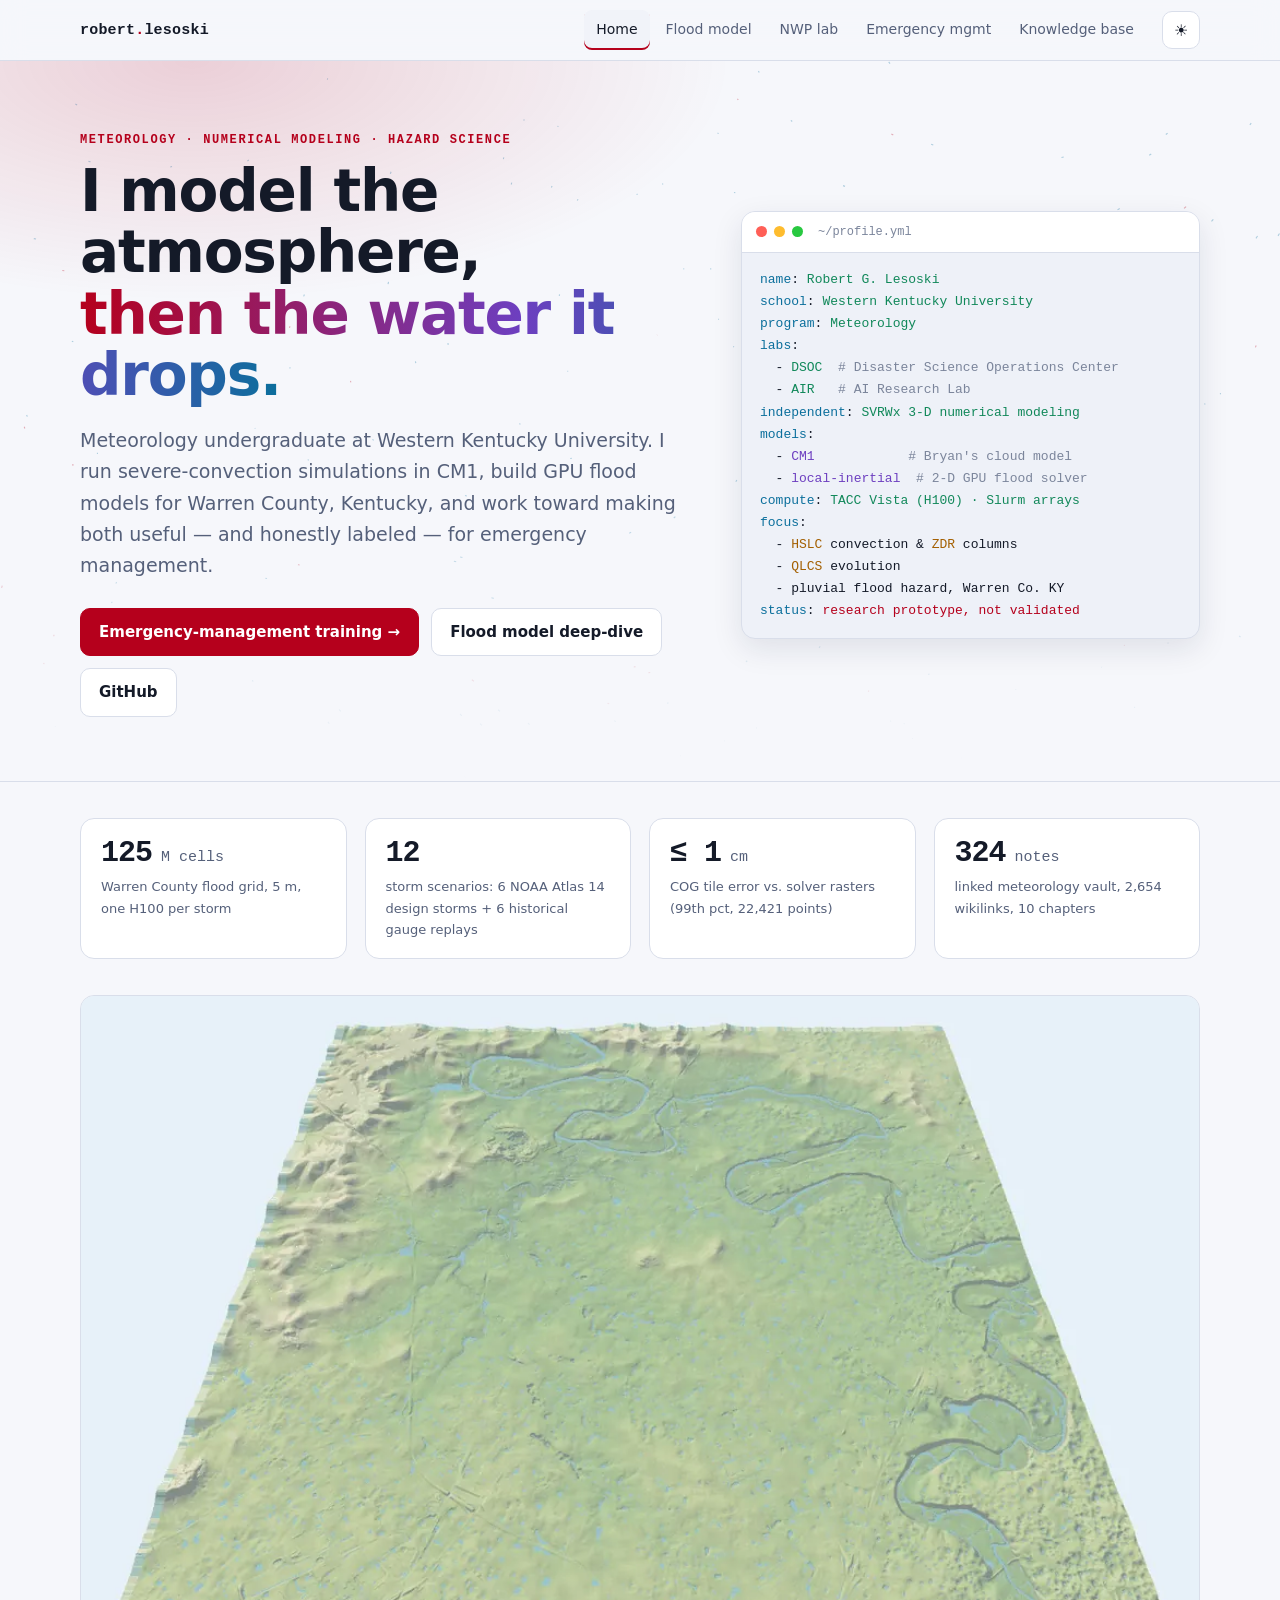
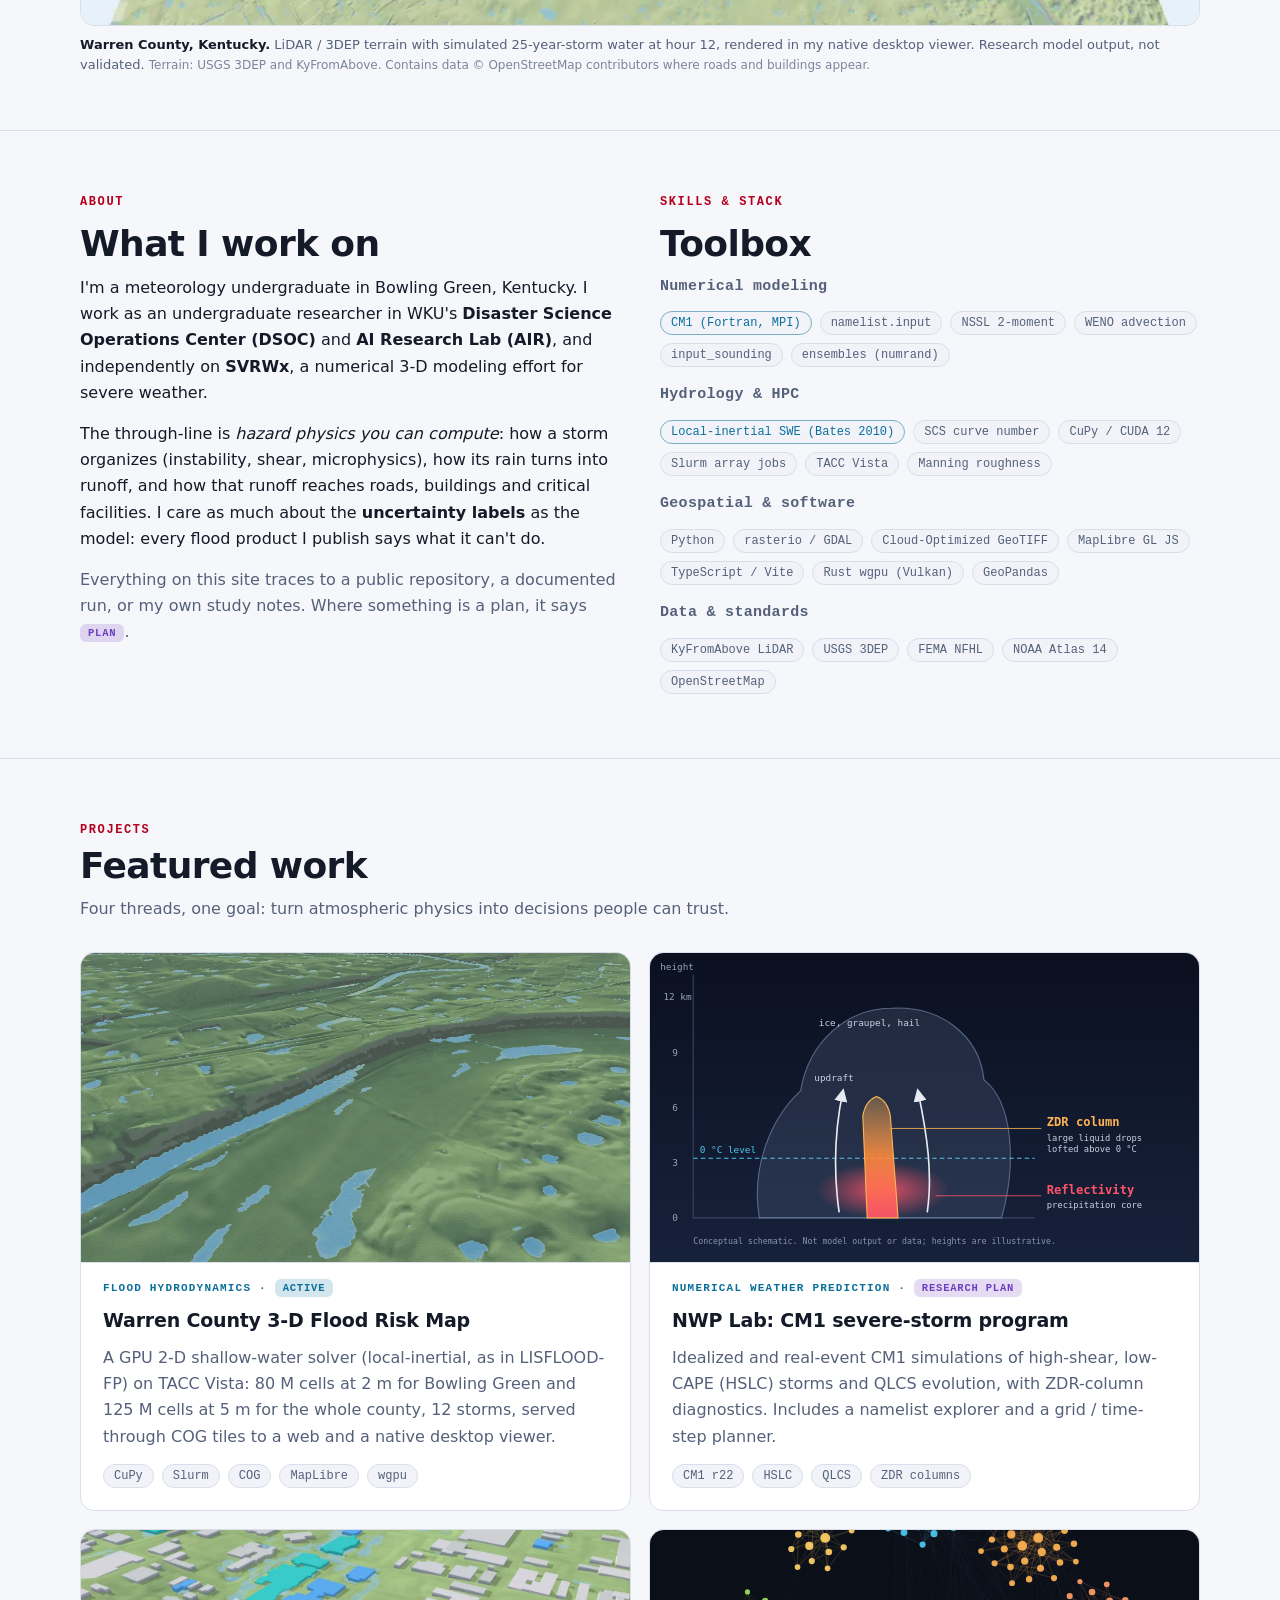
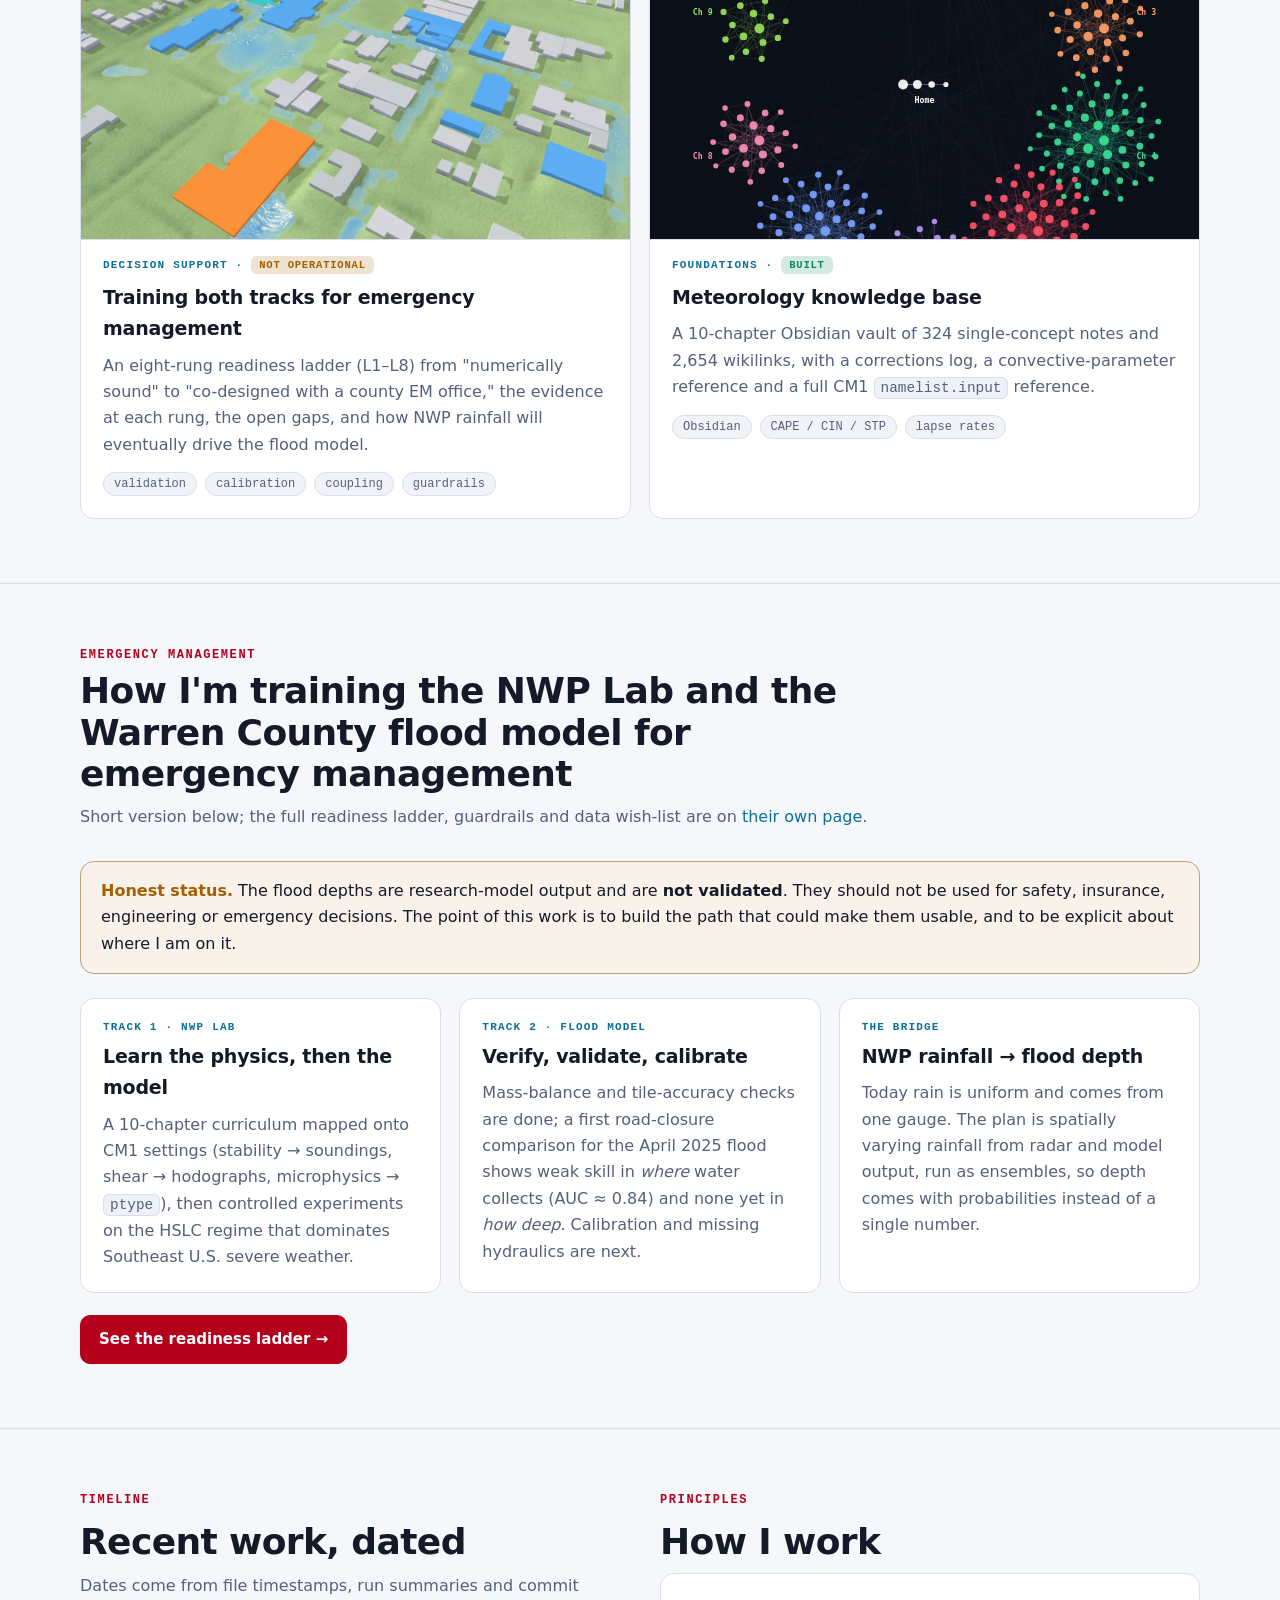
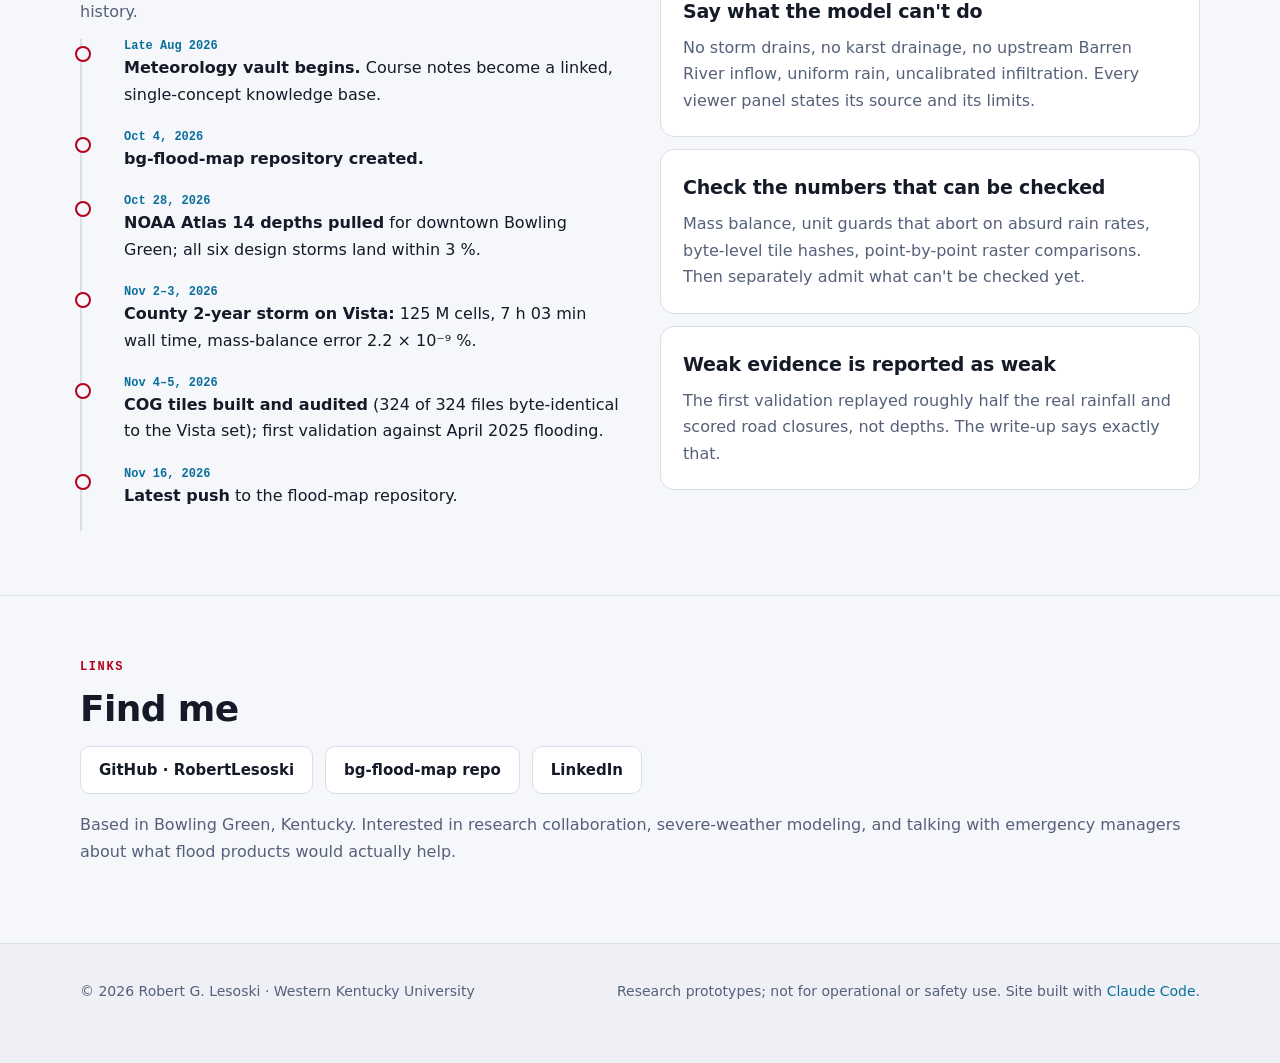
==== index.html @ ab0d9e60 "Add personal research site: flood model, NWP lab, EM readiness, knowledge base Static GitHub Pages s" ====
<!doctype html>
<html lang="en" class="no-js">
<head>
<meta charset="utf-8">
<meta name="viewport" content="width=device-width, initial-scale=1">
<title>Robert G. Lesoski — Meteorology, Numerical Modeling &amp; Flood Hazard Research</title>
<meta name="description" content="Meteorology undergraduate at Western Kentucky University. Severe-convection modeling with CM1, GPU flood hydrodynamics for Warren County, KY, and decision support for emergency management.">
<link rel="canonical" href="https://robertlesoski.github.io/">
<link rel="icon" href="assets/favicon.svg" type="image/svg+xml">
<meta name="theme-color" content="#0a0d14">
<meta property="og:type" content="website">
<meta property="og:title" content="Robert G. Lesoski — Meteorology, Numerical Modeling &amp; Flood Hazard Research">
<meta property="og:description" content="CM1 severe-convection modeling, a 125-million-cell GPU flood model of Warren County, KY, and a readiness path toward emergency-management decision support.">
<meta property="og:url" content="https://robertlesoski.github.io/">
<meta property="og:image" content="https://robertlesoski.github.io/assets/img/og-card.jpg">
<meta property="og:image:width" content="1200">
<meta property="og:image:height" content="630">
<meta name="twitter:card" content="summary_large_image">
<meta name="twitter:image" content="https://robertlesoski.github.io/assets/img/og-card.jpg">
<script>try{var t=localStorage.getItem('theme');if(t)document.documentElement.setAttribute('data-theme',t)}catch(e){}</script>
<link rel="stylesheet" href="assets/css/site.css">
<script type="application/ld+json">
{"@context":"https://schema.org","@type":"Person","name":"Robert G. Lesoski","url":"https://robertlesoski.github.io/",
 "affiliation":[{"@type":"CollegeOrUniversity","name":"Western Kentucky University"}],
 "jobTitle":"Undergraduate Researcher","knowsAbout":["Meteorology","Numerical weather prediction","Cloud Model 1","Flood hydrodynamics","Emergency management"],
 "sameAs":["https://github.com/RobertLesoski","https://www.linkedin.com/in/robert-lesoski-8817a6209/"]}
</script>
</head>
<body>
<a class="skip" href="#main">Skip to content</a>

<header class="site-header">
  <div class="wrap">
    <a class="brand" href="index.html">robert<b>.</b>lesoski</a>
    <nav class="nav" aria-label="Primary">
      <a href="index.html" aria-current="page">Home</a>
      <a href="flood.html">Flood model</a>
      <a href="nwp-lab.html">NWP lab</a>
      <a href="emergency-management.html">Emergency mgmt</a>
      <a href="knowledge-base.html">Knowledge base</a>
    </nav>
    <button id="theme-toggle" class="icon-btn" type="button" aria-label="Toggle theme">☾</button>
  </div>
</header>

<main id="main">

<!-- ================= HERO ================= -->
<div class="hero">
  <canvas id="flow" aria-hidden="true"></canvas>
  <div class="wrap">
    <div>
      <p class="eyebrow">Meteorology · Numerical modeling · Hazard science</p>
      <h1>I model the atmosphere,<br><span class="grad">then the water it drops.</span></h1>
      <p class="lede">Meteorology undergraduate at Western Kentucky University. I run severe-convection simulations in CM1, build GPU flood models for Warren County, Kentucky, and work toward making both useful — and honestly labeled — for emergency management.</p>
      <div class="cta">
        <a class="btn primary" href="emergency-management.html">Emergency-management training →</a>
        <a class="btn" href="flood.html">Flood model deep-dive</a>
        <a class="btn" href="https://github.com/RobertLesoski" rel="noopener">GitHub</a>
      </div>
    </div>
    <div class="term" role="img" aria-label="Profile summary as a YAML snippet">
<div class="term-bar"><i></i><i></i><i></i><span>~/profile.yml</span></div>
<pre><span class="k">name</span>: <span class="s">Robert G. Lesoski</span>
<span class="k">school</span>: <span class="s">Western Kentucky University</span>
<span class="k">program</span>: <span class="s">Meteorology</span>
<span class="k">labs</span>:
  - <span class="s">DSOC</span>  <span class="c"># Disaster Science Operations Center</span>
  - <span class="s">AIR</span>   <span class="c"># AI Research Lab</span>
<span class="k">independent</span>: <span class="s">SVRWx 3-D numerical modeling</span>
<span class="k">models</span>:
  - <span class="p">CM1</span>            <span class="c"># Bryan's cloud model</span>
  - <span class="p">local-inertial</span>  <span class="c"># 2-D GPU flood solver</span>
<span class="k">compute</span>: <span class="s">TACC Vista (H100) · Slurm arrays</span>
<span class="k">focus</span>:
  - <span class="n">HSLC</span> convection &amp; <span class="n">ZDR</span> columns
  - <span class="n">QLCS</span> evolution
  - pluvial flood hazard, Warren Co. KY
<span class="k">status</span>: <span class="r">research prototype, not validated</span></pre>
    </div>
  </div>
</div>

<!-- ================= STATS ================= -->
<section style="padding:36px 0">
  <div class="wrap grid g4">
    <div class="card stat reveal"><div class="num">125<small> M cells</small></div><div class="lbl">Warren County flood grid, 5 m, one H100 per storm</div></div>
    <div class="card stat reveal"><div class="num">12</div><div class="lbl">storm scenarios: 6 NOAA Atlas 14 design storms + 6 historical gauge replays</div></div>
    <div class="card stat reveal"><div class="num">≤ 1<small> cm</small></div><div class="lbl">COG tile error vs. solver rasters (99th pct, 22,421 points)</div></div>
    <div class="card stat reveal"><div class="num">324<small> notes</small></div><div class="lbl">linked meteorology vault, 2,654 wikilinks, 10 chapters</div></div>
  </div>
</section>

<!-- ================= MEDIA BAND ================= -->
<section class="media-band" style="padding:0 0 56px">
  <div class="wrap">
    <figure class="fig reveal">
      <img src="assets/img/warren-overview-25yr-h12.webp" width="1024" height="576" decoding="async" alt="Oblique 3-D view of Warren County terrain with the Barren River meanders and simulated 25-year-storm water shown in blue">
      <figcaption><b>Warren County, Kentucky.</b> LiDAR / 3DEP terrain with simulated 25-year-storm water at hour 12, rendered in my native desktop viewer. Research model output, not validated. <span class="credit">Terrain: USGS 3DEP and KyFromAbove. Contains data © OpenStreetMap contributors where roads and buildings appear.</span></figcaption>
    </figure>
  </div>
</section>

<!-- ================= ABOUT ================= -->
<section id="about">
  <div class="wrap grid g2" style="gap:40px">
    <div class="reveal">
      <p class="eyebrow">About</p>
      <h2>What I work on</h2>
      <p>I'm a meteorology undergraduate in Bowling Green, Kentucky. I work as an undergraduate researcher in WKU's <strong>Disaster Science Operations Center (DSOC)</strong> and <strong>AI Research Lab (AIR)</strong>, and independently on <strong>SVRWx</strong>, a numerical 3-D modeling effort for severe weather.</p>
      <p>The through-line is <em>hazard physics you can compute</em>: how a storm organizes (instability, shear, microphysics), how its rain turns into runoff, and how that runoff reaches roads, buildings and critical facilities. I care as much about the <strong>uncertainty labels</strong> as the model: every flood product I publish says what it can't do.</p>
      <p class="muted">Everything on this site traces to a public repository, a documented run, or my own study notes. Where something is a plan, it says <span class="pill plan">plan</span>.</p>
    </div>
    <div class="reveal">
      <p class="eyebrow">Skills &amp; stack</p>
      <h2>Toolbox</h2>
      <h4>Numerical modeling</h4>
      <ul class="tags"><li class="tag hl">CM1 (Fortran, MPI)</li><li class="tag">namelist.input</li><li class="tag">NSSL 2-moment</li><li class="tag">WENO advection</li><li class="tag">input_sounding</li><li class="tag">ensembles (numrand)</li></ul>
      <h4 style="margin-top:16px">Hydrology &amp; HPC</h4>
      <ul class="tags"><li class="tag hl">Local-inertial SWE (Bates 2010)</li><li class="tag">SCS curve number</li><li class="tag">CuPy / CUDA 12</li><li class="tag">Slurm array jobs</li><li class="tag">TACC Vista</li><li class="tag">Manning roughness</li></ul>
      <h4 style="margin-top:16px">Geospatial &amp; software</h4>
      <ul class="tags"><li class="tag">Python</li><li class="tag">rasterio / GDAL</li><li class="tag">Cloud-Optimized GeoTIFF</li><li class="tag">MapLibre GL JS</li><li class="tag">TypeScript / Vite</li><li class="tag">Rust wgpu (Vulkan)</li><li class="tag">GeoPandas</li></ul>
      <h4 style="margin-top:16px">Data &amp; standards</h4>
      <ul class="tags"><li class="tag">KyFromAbove LiDAR</li><li class="tag">USGS 3DEP</li><li class="tag">FEMA NFHL</li><li class="tag">NOAA Atlas 14</li><li class="tag">OpenStreetMap</li></ul>
    </div>
  </div>
</section>

<!-- ================= WORK ================= -->
<section id="work">
  <div class="wrap">
    <div class="sec-head reveal"><p class="eyebrow">Projects</p><h2>Featured work</h2>
      <p class="muted">Four threads, one goal: turn atmospheric physics into decisions people can trust.</p></div>
    <div class="grid g2">
      <a class="card reveal" href="flood.html">
        <div class="thumb"><img src="assets/img/barren-river-low-sun.webp" width="1024" height="576" loading="lazy" decoding="async" alt="Low-sun 3-D render of the Barren River floodplain with simulated flood water"></div>
        <div class="kicker">Flood hydrodynamics · <span class="pill live">active</span></div>
        <h3>Warren County 3-D Flood Risk Map</h3>
        <p class="muted">A GPU 2-D shallow-water solver (local-inertial, as in LISFLOOD-FP) on TACC Vista: 80 M cells at 2 m for Bowling Green and 125 M cells at 5 m for the whole county, 12 storms, served through COG tiles to a web and a native desktop viewer.</p>
        <ul class="tags"><li class="tag">CuPy</li><li class="tag">Slurm</li><li class="tag">COG</li><li class="tag">MapLibre</li><li class="tag">wgpu</li></ul>
      </a>
      <a class="card reveal" href="nwp-lab.html">
        <div class="thumb"><img src="assets/img/zdr-column-schematic.svg" width="1000" height="560" loading="lazy" decoding="async" alt="Conceptual schematic of a ZDR column above the freezing level"></div>
        <div class="kicker">Numerical weather prediction · <span class="pill plan">research plan</span></div>
        <h3>NWP Lab: CM1 severe-storm program</h3>
        <p class="muted">Idealized and real-event CM1 simulations of high-shear, low-CAPE (HSLC) storms and QLCS evolution, with ZDR-column diagnostics. Includes a namelist explorer and a grid / time-step planner.</p>
        <ul class="tags"><li class="tag">CM1 r22</li><li class="tag">HSLC</li><li class="tag">QLCS</li><li class="tag">ZDR columns</li></ul>
      </a>
      <a class="card reveal" href="emergency-management.html">
        <div class="thumb"><img src="assets/img/downtown-exposure.webp" width="1440" height="810" loading="lazy" decoding="async" alt="3-D view of downtown buildings tinted by simulated flood-depth tier"></div>
        <div class="kicker">Decision support · <span class="pill limit">not operational</span></div>
        <h3>Training both tracks for emergency management</h3>
        <p class="muted">An eight-rung readiness ladder (L1–L8) from "numerically sound" to "co-designed with a county EM office," the evidence at each rung, the open gaps, and how NWP rainfall will eventually drive the flood model.</p>
        <ul class="tags"><li class="tag">validation</li><li class="tag">calibration</li><li class="tag">coupling</li><li class="tag">guardrails</li></ul>
      </a>
      <a class="card reveal" href="knowledge-base.html">
        <div class="thumb"><img src="assets/img/knowledge-graph.svg" width="1000" height="1000" loading="lazy" decoding="async" alt="Link graph of the 324-note meteorology vault"></div>
        <div class="kicker">Foundations · <span class="pill done">built</span></div>
        <h3>Meteorology knowledge base</h3>
        <p class="muted">A 10-chapter Obsidian vault of 324 single-concept notes and 2,654 wikilinks, with a corrections log, a convective-parameter reference and a full CM1 <code>namelist.input</code> reference.</p>
        <ul class="tags"><li class="tag">Obsidian</li><li class="tag">CAPE / CIN / STP</li><li class="tag">lapse rates</li></ul>
      </a>
    </div>
  </div>
</section>

<!-- ================= EM TRAINING (summary) ================= -->
<section id="em">
  <div class="wrap">
    <div class="sec-head reveal">
      <p class="eyebrow">Emergency management</p>
      <h2>How I'm training the NWP Lab and the Warren County flood model for emergency management</h2>
      <p class="muted">Short version below; the full readiness ladder, guardrails and data wish-list are on <a href="emergency-management.html">their own page</a>.</p>
    </div>
    <div class="callout reveal"><strong>Honest status.</strong> The flood depths are research-model output and are <strong>not validated</strong>. They should not be used for safety, insurance, engineering or emergency decisions. The point of this work is to build the path that could make them usable, and to be explicit about where I am on it.</div>
    <div class="grid g3">
      <div class="card reveal">
        <div class="kicker">Track 1 · NWP Lab</div>
        <h3>Learn the physics, then the model</h3>
        <p class="muted">A 10-chapter curriculum mapped onto CM1 settings (stability → soundings, shear → hodographs, microphysics → <code>ptype</code>), then controlled experiments on the HSLC regime that dominates Southeast U.S. severe weather.</p>
      </div>
      <div class="card reveal">
        <div class="kicker">Track 2 · Flood model</div>
        <h3>Verify, validate, calibrate</h3>
        <p class="muted">Mass-balance and tile-accuracy checks are done; a first road-closure comparison for the April 2025 flood shows weak skill in <em>where</em> water collects (AUC ≈ 0.84) and none yet in <em>how deep</em>. Calibration and missing hydraulics are next.</p>
      </div>
      <div class="card reveal">
        <div class="kicker">The bridge</div>
        <h3>NWP rainfall → flood depth</h3>
        <p class="muted">Today rain is uniform and comes from one gauge. The plan is spatially varying rainfall from radar and model output, run as ensembles, so depth comes with probabilities instead of a single number.</p>
      </div>
    </div>
    <div class="reveal" style="margin-top:22px"><a class="btn primary" href="emergency-management.html">See the readiness ladder →</a></div>
  </div>
</section>

<!-- ================= TIMELINE ================= -->
<section id="timeline">
  <div class="wrap grid g2" style="gap:40px">
    <div class="reveal">
      <p class="eyebrow">Timeline</p>
      <h2>Recent work, dated</h2>
      <p class="muted">Dates come from file timestamps, run summaries and commit history.</p>
      <ol class="timeline">
        <li><time>Late Aug 2026</time><strong>Meteorology vault begins.</strong> Course notes become a linked, single-concept knowledge base.</li>
        <li><time>Oct 4, 2026</time><strong>bg-flood-map repository created.</strong></li>
        <li><time>Oct 28, 2026</time><strong>NOAA Atlas 14 depths pulled</strong> for downtown Bowling Green; all six design storms land within 3 %.</li>
        <li><time>Nov 2–3, 2026</time><strong>County 2-year storm on Vista:</strong> 125 M cells, 7 h 03 min wall time, mass-balance error 2.2 × 10⁻⁹ %.</li>
        <li><time>Nov 4–5, 2026</time><strong>COG tiles built and audited</strong> (324 of 324 files byte-identical to the Vista set); first validation against April 2025 flooding.</li>
        <li><time>Nov 16, 2026</time><strong>Latest push</strong> to the flood-map repository.</li>
      </ol>
    </div>
    <div class="reveal">
      <p class="eyebrow">Principles</p>
      <h2>How I work</h2>
      <div class="grid" style="gap:12px">
        <div class="card"><h3>Say what the model can't do</h3><p class="muted">No storm drains, no karst drainage, no upstream Barren River inflow, uniform rain, uncalibrated infiltration. Every viewer panel states its source and its limits.</p></div>
        <div class="card"><h3>Check the numbers that can be checked</h3><p class="muted">Mass balance, unit guards that abort on absurd rain rates, byte-level tile hashes, point-by-point raster comparisons. Then separately admit what can't be checked yet.</p></div>
        <div class="card"><h3>Weak evidence is reported as weak</h3><p class="muted">The first validation replayed roughly half the real rainfall and scored road closures, not depths. The write-up says exactly that.</p></div>
      </div>
    </div>
  </div>
</section>

<!-- ================= CONTACT ================= -->
<section id="contact">
  <div class="wrap reveal">
    <p class="eyebrow">Links</p>
    <h2>Find me</h2>
    <div class="cta" style="margin-top:16px">
      <a class="btn" href="https://github.com/RobertLesoski" rel="noopener">GitHub · RobertLesoski</a>
      <a class="btn" href="https://github.com/RobertLesoski/bg-flood-map" rel="noopener">bg-flood-map repo</a>
      <a class="btn" href="https://www.linkedin.com/in/robert-lesoski-8817a6209/" rel="noopener">LinkedIn</a>
    </div>
    <p class="muted" style="margin-top:18px">Based in Bowling Green, Kentucky. Interested in research collaboration, severe-weather modeling, and talking with emergency managers about what flood products would actually help.</p>
  </div>
</section>

</main>

<footer class="site-footer">
  <div class="wrap">
    <p>© <span id="yr">2026</span> Robert G. Lesoski · Western Kentucky University</p>
    <p>Research prototypes; not for operational or safety use. Site built with <a href="https://claude.com/claude-code" rel="noopener">Claude Code</a>.</p>
  </div>
</footer>

<script src="assets/js/site.js"></script>
</body>
</html>
---- assets/css/site.css ----
/* ==========================================================================
   Robert G. Lesoski — site stylesheet
   Dark by default (follows system), light via toggle. No build step.
   ========================================================================== */

:root {
  --bg: #0a0d14;
  --bg-2: #0e121b;
  --panel: #121723;
  --panel-2: #181f2e;
  --line: #232c40;
  --text: #e7eaf1;
  --muted: #98a3b8;
  --faint: #6b768c;
  --accent: #ff5468;        /* WKU-red family, lifted for dark-mode contrast */
  --accent-ink: #1a0508;
  --accent-2: #4cc9f0;      /* data / links */
  --accent-3: #b794f6;
  --good: #3ddc97;
  --warn: #ffb454;
  --bad: #ff6b6b;
  --code-bg: #0c1019;
  --shadow: 0 10px 30px rgba(0, 0, 0, .35);
  --radius: 14px;
  --mono: ui-monospace, "Cascadia Code", "JetBrains Mono", "SF Mono", Menlo, Consolas, "Liberation Mono", monospace;
  --sans: system-ui, -apple-system, "Segoe UI", Roboto, "Helvetica Neue", Arial, sans-serif;
  color-scheme: dark;
}

:root[data-theme="light"] {
  --bg: #f6f7fb;
  --bg-2: #eef0f6;
  --panel: #ffffff;
  --panel-2: #f1f3f9;
  --line: #d9deea;
  --text: #141a28;
  --muted: #55607a;
  --faint: #7b859b;
  --accent: #b5001c;
  --accent-ink: #ffffff;
  --accent-2: #0b6f9c;
  --accent-3: #6d3fc0;
  --good: #11885a;
  --warn: #a35f00;
  --bad: #c0262d;
  --code-bg: #eef1f8;
  --shadow: 0 10px 30px rgba(20, 30, 60, .10);
  color-scheme: light;
}

@media (prefers-color-scheme: light) {
  :root:not([data-theme="dark"]) {
    --bg: #f6f7fb; --bg-2: #eef0f6; --panel: #ffffff; --panel-2: #f1f3f9;
    --line: #d9deea; --text: #141a28; --muted: #55607a; --faint: #7b859b;
    --accent: #b5001c; --accent-ink: #ffffff; --accent-2: #0b6f9c; --accent-3: #6d3fc0;
    --good: #11885a; --warn: #a35f00; --bad: #c0262d; --code-bg: #eef1f8;
    --shadow: 0 10px 30px rgba(20, 30, 60, .10);
    color-scheme: light;
  }
}

* { box-sizing: border-box; }
html { scroll-behavior: smooth; scroll-padding-top: 76px; }
body {
  margin: 0;
  background: var(--bg);
  color: var(--text);
  font: 16px/1.65 var(--sans);
  -webkit-font-smoothing: antialiased;
  text-rendering: optimizeLegibility;
}
img, svg, canvas { max-width: 100%; }
a { color: var(--accent-2); text-decoration: none; }
a:hover { text-decoration: underline; text-underline-offset: 3px; }
:focus-visible { outline: 2px solid var(--accent-2); outline-offset: 3px; border-radius: 4px; }
::selection { background: color-mix(in srgb, var(--accent) 35%, transparent); }

.skip { position: absolute; left: -999px; top: 8px; background: var(--accent); color: var(--accent-ink); padding: 8px 14px; border-radius: 8px; z-index: 100; }
.skip:focus { left: 8px; }

.wrap { width: min(1120px, 100% - 32px); margin-inline: auto; }

/* ---------- header ---------- */
.site-header {
  position: sticky; top: 0; z-index: 50;
  background: color-mix(in srgb, var(--bg) 82%, transparent);
  backdrop-filter: saturate(160%) blur(12px);
  -webkit-backdrop-filter: saturate(160%) blur(12px);
  border-bottom: 1px solid var(--line);
}
.site-header .wrap { display: flex; align-items: center; gap: 16px; min-height: 60px; }
.brand { font: 700 15px var(--mono); color: var(--text); letter-spacing: .2px; white-space: nowrap; }
.brand b { color: var(--accent); }
.brand:hover { text-decoration: none; }
.nav { display: flex; gap: 4px; margin-left: auto; overflow-x: auto; scrollbar-width: none; }
.nav::-webkit-scrollbar { display: none; }
.nav a {
  color: var(--muted); font-size: 14px; padding: 8px 12px; border-radius: 8px; white-space: nowrap;
}
.nav a:hover { color: var(--text); background: var(--panel); text-decoration: none; }
.nav a[aria-current="page"] { color: var(--text); background: var(--panel-2); box-shadow: inset 0 -2px 0 var(--accent); }
.icon-btn {
  border: 1px solid var(--line); background: var(--panel); color: var(--text);
  width: 38px; height: 38px; border-radius: 10px; cursor: pointer; font-size: 16px; flex: none;
}
.icon-btn:hover { border-color: var(--accent-2); }

/* ---------- hero ---------- */
.hero { position: relative; overflow: hidden; border-bottom: 1px solid var(--line); }
.hero canvas { position: absolute; inset: 0; width: 100%; height: 100%; opacity: .55; pointer-events: none; }
.hero::after {
  content: ""; position: absolute; inset: 0; pointer-events: none;
  background: radial-gradient(900px 400px at 15% 0%, color-mix(in srgb, var(--accent) 16%, transparent), transparent 60%),
              linear-gradient(to bottom, transparent 55%, var(--bg));
}
.hero .wrap { position: relative; z-index: 2; padding: 72px 0 64px; display: grid; gap: 40px; grid-template-columns: 1.15fr .85fr; align-items: center; }
.eyebrow { font: 600 12px var(--mono); letter-spacing: 1.6px; text-transform: uppercase; color: var(--accent); margin: 0 0 14px; }
h1 { font-size: clamp(34px, 5.4vw, 58px); line-height: 1.06; margin: 0 0 18px; letter-spacing: -1.2px; }
h1 .grad { background: linear-gradient(90deg, var(--accent), var(--accent-3) 60%, var(--accent-2)); -webkit-background-clip: text; background-clip: text; color: transparent; }
.lede { color: var(--muted); font-size: clamp(16px, 1.6vw, 19px); max-width: 60ch; margin: 0 0 26px; }
.cta { display: flex; gap: 12px; flex-wrap: wrap; }
.btn {
  display: inline-flex; align-items: center; gap: 8px; padding: 11px 18px; border-radius: 10px; font-weight: 600; font-size: 15px;
  border: 1px solid var(--line); background: var(--panel); color: var(--text); cursor: pointer;
}
.btn:hover { text-decoration: none; border-color: var(--accent-2); }
.btn.primary { background: var(--accent); border-color: var(--accent); color: var(--accent-ink); }
.btn.primary:hover { filter: brightness(1.08); }

.term {
  background: var(--code-bg); border: 1px solid var(--line); border-radius: var(--radius); box-shadow: var(--shadow);
  font: 13px/1.7 var(--mono); overflow: hidden;
}
.term-bar { display: flex; gap: 7px; align-items: center; padding: 10px 14px; border-bottom: 1px solid var(--line); background: var(--panel); }
.term-bar i { width: 11px; height: 11px; border-radius: 50%; background: var(--line); display: block; }
.term-bar i:nth-child(1) { background: #ff5f57; } .term-bar i:nth-child(2) { background: #febc2e; } .term-bar i:nth-child(3) { background: #28c840; }
.term-bar span { margin-left: 8px; color: var(--faint); font-size: 12px; }
.term pre { margin: 0; padding: 16px 18px; overflow-x: auto; white-space: pre; }
.k { color: var(--accent-2); } .s { color: var(--good); } .c { color: var(--faint); } .n { color: var(--warn); } .p { color: var(--accent-3); } .r { color: var(--accent); }

/* ---------- sections ---------- */
section { padding: 64px 0; }
section + section { border-top: 1px solid var(--line); }
.sec-head { margin-bottom: 30px; max-width: 78ch; }
.sec-head .eyebrow { margin-bottom: 8px; }
h2 { font-size: clamp(26px, 3.4vw, 36px); line-height: 1.15; margin: 0 0 10px; letter-spacing: -.6px; }
h3 { font-size: 19px; margin: 0 0 8px; letter-spacing: -.2px; }
h4 { font-size: 15px; margin: 0 0 6px; color: var(--muted); font-family: var(--mono); font-weight: 600; letter-spacing: .3px; }
p { margin: 0 0 14px; }
.muted { color: var(--muted); }
.mono { font-family: var(--mono); }
ul.tight, ol.tight { padding-left: 20px; margin: 0 0 14px; }
ul.tight li, ol.tight li { margin: 5px 0; }

.grid { display: grid; gap: 18px; }
.g2 { grid-template-columns: repeat(2, 1fr); }
.g3 { grid-template-columns: repeat(3, 1fr); }
.g4 { grid-template-columns: repeat(4, 1fr); }
.card {
  background: var(--panel); border: 1px solid var(--line); border-radius: var(--radius); padding: 22px;
  transition: border-color .2s, transform .2s;
}
a.card { color: inherit; display: block; }
a.card:hover { text-decoration: none; border-color: var(--accent-2); transform: translateY(-2px); }
.card .kicker { font: 600 11px var(--mono); letter-spacing: 1.2px; text-transform: uppercase; color: var(--accent-2); margin-bottom: 8px; }
.card p:last-child { margin-bottom: 0; }

.stat { padding: 18px 20px; }
.stat .num { font: 700 30px/1.1 var(--mono); letter-spacing: -1px; color: var(--text); }
.stat .num small { font-size: 15px; color: var(--muted); font-weight: 500; letter-spacing: 0; }
.stat .lbl { color: var(--muted); font-size: 13px; margin-top: 6px; }

.tags { display: flex; flex-wrap: wrap; gap: 8px; margin: 12px 0 0; padding: 0; list-style: none; }
.tag {
  font: 12px var(--mono); padding: 4px 10px; border-radius: 999px; border: 1px solid var(--line);
  background: var(--panel-2); color: var(--muted);
}
.tag.hl { color: var(--accent-2); border-color: color-mix(in srgb, var(--accent-2) 45%, var(--line)); }
.pill {
  display: inline-block; font: 700 10.5px var(--mono); letter-spacing: .8px; text-transform: uppercase;
  padding: 3px 8px; border-radius: 6px; vertical-align: middle;
}
.pill.done { background: color-mix(in srgb, var(--good) 18%, transparent); color: var(--good); }
.pill.limit { background: color-mix(in srgb, var(--warn) 18%, transparent); color: var(--warn); }
.pill.plan { background: color-mix(in srgb, var(--accent-3) 18%, transparent); color: var(--accent-3); }
.pill.live { background: color-mix(in srgb, var(--accent-2) 18%, transparent); color: var(--accent-2); }

.callout {
  border: 1px solid color-mix(in srgb, var(--warn) 50%, var(--line)); background: color-mix(in srgb, var(--warn) 8%, var(--panel));
  border-radius: var(--radius); padding: 16px 20px; margin: 0 0 24px;
}
.callout strong:first-child { color: var(--warn); }
.callout.info { border-color: color-mix(in srgb, var(--accent-2) 50%, var(--line)); background: color-mix(in srgb, var(--accent-2) 7%, var(--panel)); }
.callout.info strong:first-child { color: var(--accent-2); }

/* ---------- code ---------- */
code { font-family: var(--mono); font-size: .9em; background: var(--code-bg); padding: 2px 6px; border-radius: 6px; border: 1px solid var(--line); }
pre.code {
  position: relative; background: var(--code-bg); border: 1px solid var(--line); border-radius: 12px; margin: 0 0 18px;
  padding: 16px 18px; overflow-x: auto; font: 13px/1.65 var(--mono);
}
pre.code code { background: none; border: 0; padding: 0; font-size: inherit; }
.copy {
  position: absolute; top: 8px; right: 8px; font: 11px var(--mono); padding: 4px 9px; border-radius: 6px;
  border: 1px solid var(--line); background: var(--panel); color: var(--muted); cursor: pointer;
}
.copy:hover { color: var(--text); border-color: var(--accent-2); }

/* ---------- tables ---------- */
.tbl-wrap { overflow-x: auto; border: 1px solid var(--line); border-radius: 12px; background: var(--panel); margin: 0 0 20px; }
table { border-collapse: collapse; width: 100%; font-size: 14px; }
th, td { padding: 10px 14px; text-align: left; border-bottom: 1px solid var(--line); vertical-align: top; }
th { font: 600 12px var(--mono); letter-spacing: .6px; text-transform: uppercase; color: var(--muted); background: var(--panel-2); position: sticky; top: 0; }
tr:last-child td { border-bottom: 0; }
td.num, th.num { text-align: right; font-family: var(--mono); font-variant-numeric: tabular-nums; }
tbody tr:hover td { background: color-mix(in srgb, var(--accent-2) 5%, transparent); }

/* ---------- timeline ---------- */
.timeline { list-style: none; margin: 0; padding: 0 0 0 22px; border-left: 2px solid var(--line); }
.timeline li { position: relative; padding: 0 0 22px 20px; }
.timeline li::before {
  content: ""; position: absolute; left: -29px; top: 7px; width: 12px; height: 12px; border-radius: 50%;
  background: var(--bg); border: 2px solid var(--accent);
}
.timeline time { font: 600 12px var(--mono); color: var(--accent-2); display: block; margin-bottom: 2px; }

/* ---------- readiness ladder ---------- */
.ladder { list-style: none; margin: 0; padding: 0; display: grid; gap: 12px; counter-reset: rung; }
.ladder li {
  counter-increment: rung; display: grid; grid-template-columns: 54px 1fr auto; gap: 16px; align-items: start;
  background: var(--panel); border: 1px solid var(--line); border-radius: var(--radius); padding: 16px 18px;
}
.ladder li::before {
  content: "L" counter(rung, decimal); font: 700 18px var(--mono); color: var(--accent);
  width: 46px; height: 46px; display: grid; place-items: center; border-radius: 10px; background: var(--panel-2); border: 1px solid var(--line);
}
.ladder h3 { margin-bottom: 4px; font-size: 16px; }
.ladder p { margin: 0; color: var(--muted); font-size: 14.5px; }
.ladder .ev { font: 12.5px var(--mono); color: var(--faint); margin-top: 6px; display: block; }

/* ---------- tools / calculators ---------- */
.tool { background: var(--panel); border: 1px solid var(--line); border-radius: var(--radius); padding: 22px; }
.tool .row { display: grid; gap: 12px; grid-template-columns: repeat(auto-fit, minmax(130px, 1fr)); margin-bottom: 14px; }
label.f { display: grid; gap: 5px; font: 600 11.5px var(--mono); letter-spacing: .4px; color: var(--muted); text-transform: uppercase; }
input[type="number"], input[type="search"], input[type="text"], select {
  width: 100%; background: var(--code-bg); color: var(--text); border: 1px solid var(--line); border-radius: 9px;
  padding: 9px 11px; font: 14px var(--mono);
}
input:focus, select:focus { outline: 2px solid var(--accent-2); outline-offset: 1px; }
input[type="range"] { width: 100%; accent-color: var(--accent); }
.out { display: grid; gap: 10px; grid-template-columns: repeat(auto-fit, minmax(150px, 1fr)); }
.out .o { background: var(--code-bg); border: 1px solid var(--line); border-radius: 10px; padding: 12px 14px; }
.out .o b { display: block; font: 700 20px var(--mono); letter-spacing: -.5px; }
.out .o span { font-size: 12px; color: var(--muted); }
.note { font-size: 13px; color: var(--faint); margin-top: 12px; }

.chart { width: 100%; height: auto; display: block; }
.chart text { font: 11px var(--mono); fill: var(--muted); }
.chart .axis { stroke: var(--line); }
.chart .grid-l { stroke: var(--line); stroke-dasharray: 3 4; opacity: .7; }
.legend { display: flex; gap: 16px; flex-wrap: wrap; font: 12px var(--mono); color: var(--muted); margin-top: 8px; }
.legend i { display: inline-block; width: 10px; height: 10px; border-radius: 3px; margin-right: 6px; vertical-align: -1px; }

.diagram { background: var(--panel); border: 1px solid var(--line); border-radius: var(--radius); padding: 14px; }
.diagram svg text { font: 12px var(--mono); fill: var(--text); }
.diagram svg .sub { fill: var(--muted); font-size: 10.5px; }
.diagram svg .box { fill: var(--panel-2); stroke: var(--line); }
.diagram svg .box.hot { stroke: var(--accent); }
.diagram svg .box.cool { stroke: var(--accent-2); }
.diagram svg .arrow { stroke: var(--faint); fill: none; stroke-width: 1.5; }
.diagram svg .arrowhead { fill: var(--faint); }

.eq {
  background: var(--code-bg); border: 1px solid var(--line); border-left: 3px solid var(--accent-2); border-radius: 10px;
  padding: 14px 18px; margin: 0 0 18px; overflow-x: auto; font-size: 15px;
}
.eq .cap { font: 11px var(--mono); color: var(--faint); text-transform: uppercase; letter-spacing: 1px; margin-bottom: 4px; display: block; }

.toc { position: sticky; top: 84px; align-self: start; font-size: 14px; }
.toc a { display: block; color: var(--muted); padding: 5px 0 5px 12px; border-left: 2px solid var(--line); }
.toc a:hover { color: var(--text); text-decoration: none; border-color: var(--accent-2); }
.toc a.on { color: var(--text); border-color: var(--accent); }
.with-toc { display: grid; grid-template-columns: 210px 1fr; gap: 40px; }
.with-toc > div { min-width: 0; }

.page-hero { padding: 54px 0 34px; border-bottom: 1px solid var(--line); background: linear-gradient(180deg, color-mix(in srgb, var(--accent) 7%, transparent), transparent); }
.crumb { font: 12px var(--mono); color: var(--faint); margin-bottom: 14px; }

.chapters { display: grid; gap: 10px; }
.chap { display: grid; grid-template-columns: 90px 1fr 54px; gap: 14px; align-items: center; font-size: 14px; }
.chap .bar { height: 10px; border-radius: 6px; background: var(--panel-2); overflow: hidden; border: 1px solid var(--line); }
.chap .bar i { display: block; height: 100%; background: linear-gradient(90deg, var(--accent), var(--accent-3)); }
.chap .nn { font: 600 13px var(--mono); text-align: right; }

.site-footer { border-top: 1px solid var(--line); padding: 36px 0 60px; color: var(--muted); font-size: 14px; background: var(--bg-2); }
.site-footer .wrap { display: flex; flex-wrap: wrap; gap: 14px 28px; justify-content: space-between; }
.site-footer p { margin: 0; }

.reveal { opacity: 0; transform: translateY(10px); transition: opacity .5s ease, transform .5s ease; }
.reveal.in { opacity: 1; transform: none; }
@media (prefers-reduced-motion: reduce) {
  html { scroll-behavior: auto; }
  .reveal { opacity: 1; transform: none; transition: none; }
  .hero canvas { display: none; }
}
.no-js .reveal { opacity: 1; transform: none; }

/* ---------- responsive ---------- */
@media (max-width: 920px) {
  .hero .wrap { grid-template-columns: 1fr; padding: 48px 0 44px; }
  .g3, .g4 { grid-template-columns: repeat(2, 1fr); }
  .with-toc { grid-template-columns: 1fr; }
  .toc { display: none; }
}
@media (max-width: 620px) {
  section { padding: 44px 0; }
  .g2, .g3, .g4 { grid-template-columns: 1fr; }
  .ladder li { grid-template-columns: 1fr; }
  .ladder li::before { width: 40px; height: 40px; }
  .chap { grid-template-columns: 70px 1fr 40px; }
  .brand { font-size: 13px; }
  .site-header .wrap { flex-wrap: wrap; padding: 8px 0; }
  .nav { order: 3; width: 100%; margin-left: 0; }
  .icon-btn { margin-left: auto; }
}
@media print {
  .site-header, .hero canvas, .copy, .icon-btn, .toc { display: none !important; }
  body { background: #fff; color: #000; }
  .card, .tool, .tbl-wrap { border-color: #bbb; }
}

/* ==========================================================================
   Media: figures, gallery, lightbox, compare slider, card thumbnails
   ========================================================================== */
.fig { margin: 0; }
.fig img { width: 100%; height: auto; display: block; border-radius: 12px; border: 1px solid var(--line); background: var(--panel-2); }
.fig figcaption, .cap { font-size: 13px; color: var(--muted); margin-top: 9px; line-height: 1.5; }
.fig figcaption b { color: var(--text); font-weight: 600; }
.credit { font-size: 12px; color: var(--faint); }

.gallery { display: grid; gap: 14px; grid-template-columns: repeat(auto-fill, minmax(250px, 1fr)); }
.gallery .shot { margin: 0; }
.gallery button.lb {
  display: block; width: 100%; padding: 0; border: 1px solid var(--line); border-radius: 12px; overflow: hidden; cursor: zoom-in;
  background: var(--panel-2); position: relative; transition: border-color .2s, transform .2s;
}
.gallery button.lb:hover { border-color: var(--accent-2); transform: translateY(-2px); }
.gallery button.lb img { display: block; width: 100%; height: auto; aspect-ratio: 16 / 9; object-fit: cover; }
.gallery .shot figcaption { font-size: 12.5px; color: var(--muted); margin-top: 7px; line-height: 1.45; }
.gallery .shot.wide { grid-column: span 2; }
@media (max-width: 620px) { .gallery .shot.wide { grid-column: auto; } }

.lightbox {
  position: fixed; inset: 0; z-index: 200; display: none; align-items: center; justify-content: center; flex-direction: column;
  background: rgba(4, 6, 10, .92); padding: 24px; gap: 12px;
}
.lightbox.open { display: flex; }
.lightbox img { max-width: min(1400px, 96vw); max-height: 80vh; width: auto; height: auto; border-radius: 10px; box-shadow: 0 20px 60px rgba(0,0,0,.6); }
.lightbox .lb-cap { color: #d6deec; font-size: 14px; max-width: 900px; text-align: center; }
.lightbox .lb-btn {
  position: absolute; top: 50%; transform: translateY(-50%); width: 46px; height: 46px; border-radius: 50%;
  border: 1px solid rgba(255,255,255,.25); background: rgba(20,26,40,.8); color: #fff; font-size: 22px; cursor: pointer;
}
.lightbox .lb-prev { left: 14px; } .lightbox .lb-next { right: 14px; }
.lightbox .lb-close { top: 18px; right: 18px; transform: none; }
.lightbox .lb-btn:hover { background: rgba(60,70,100,.9); }

.compare { position: relative; border-radius: 12px; overflow: hidden; border: 1px solid var(--line); background: var(--panel-2); --pos: 50%; user-select: none; touch-action: pan-y; }
.compare img { display: block; width: 100%; height: auto; }
.compare .after { position: absolute; inset: 0; clip-path: inset(0 0 0 var(--pos)); }
.compare .after img { height: 100%; object-fit: cover; }
.compare .bar { position: absolute; top: 0; bottom: 0; left: var(--pos); width: 2px; background: #fff; box-shadow: 0 0 0 1px rgba(0,0,0,.35); pointer-events: none; }
.compare .bar::after { content: "⇆"; position: absolute; top: 50%; left: 50%; transform: translate(-50%, -50%); width: 38px; height: 38px; border-radius: 50%; background: #fff; color: #111; display: grid; place-items: center; font-size: 17px; box-shadow: 0 2px 10px rgba(0,0,0,.4); }
.compare .tagl, .compare .tagr { position: absolute; top: 10px; font: 700 11px var(--mono); letter-spacing: .6px; padding: 4px 9px; border-radius: 6px; background: rgba(8,12,20,.72); color: #fff; pointer-events: none; }
.compare .tagl { left: 10px; } .compare .tagr { right: 10px; }
.compare input[type="range"] { position: absolute; inset: 0; width: 100%; height: 100%; opacity: 0; cursor: ew-resize; margin: 0; }
.compare input[type="range"]:focus-visible + .bar::after { outline: 3px solid var(--accent-2); }

.card .thumb { margin: -22px -22px 16px; border-radius: var(--radius) var(--radius) 0 0; overflow: hidden; border-bottom: 1px solid var(--line); }
.card .thumb img { display: block; width: 100%; height: auto; aspect-ratio: 16 / 9; object-fit: cover; transition: transform .4s; }
a.card:hover .thumb img { transform: scale(1.03); }

.media-band { padding: 0; border-top: 0; }
.media-band .fig img { border-radius: var(--radius); }
.schematic { background: var(--panel); border: 1px solid var(--line); border-radius: var(--radius); padding: 14px; }
.schematic svg text { font: 12px var(--mono); fill: var(--text); }
.schematic svg .sub { fill: var(--muted); font-size: 10.5px; }

/* step cards (HTML flow diagrams) */
.steps { list-style: none; margin: 0 0 12px; padding: 0; display: grid; grid-template-columns: repeat(7, 1fr); gap: 10px; counter-reset: s; }
.steps.six { grid-template-columns: repeat(6, 1fr); }
.step { position: relative; background: var(--panel); border: 1px solid var(--line); border-radius: 12px; padding: 12px 12px 14px; font-size: 13px; line-height: 1.4; }
.step b { display: block; font: 700 13px var(--mono); margin-bottom: 6px; }
.step span { color: var(--muted); }
.step.cool { border-color: color-mix(in srgb, var(--accent-2) 55%, var(--line)); }
.step.hot { border-color: color-mix(in srgb, var(--accent) 65%, var(--line)); }
.step:not(:last-child)::after { content: "→"; position: absolute; right: -9px; top: 12px; font-size: 13px; color: var(--faint); background: var(--bg); line-height: 1; z-index: 1; }
@media (max-width: 1000px) { .steps, .steps.six { grid-template-columns: repeat(3, 1fr); } .step::after { display: none; } }
@media (max-width: 560px) { .steps, .steps.six { grid-template-columns: repeat(2, 1fr); } }
/* wide SVG diagrams scroll sideways on narrow screens instead of shrinking text */
.diagram { overflow-x: auto; }
.diagram svg { min-width: 720px; }
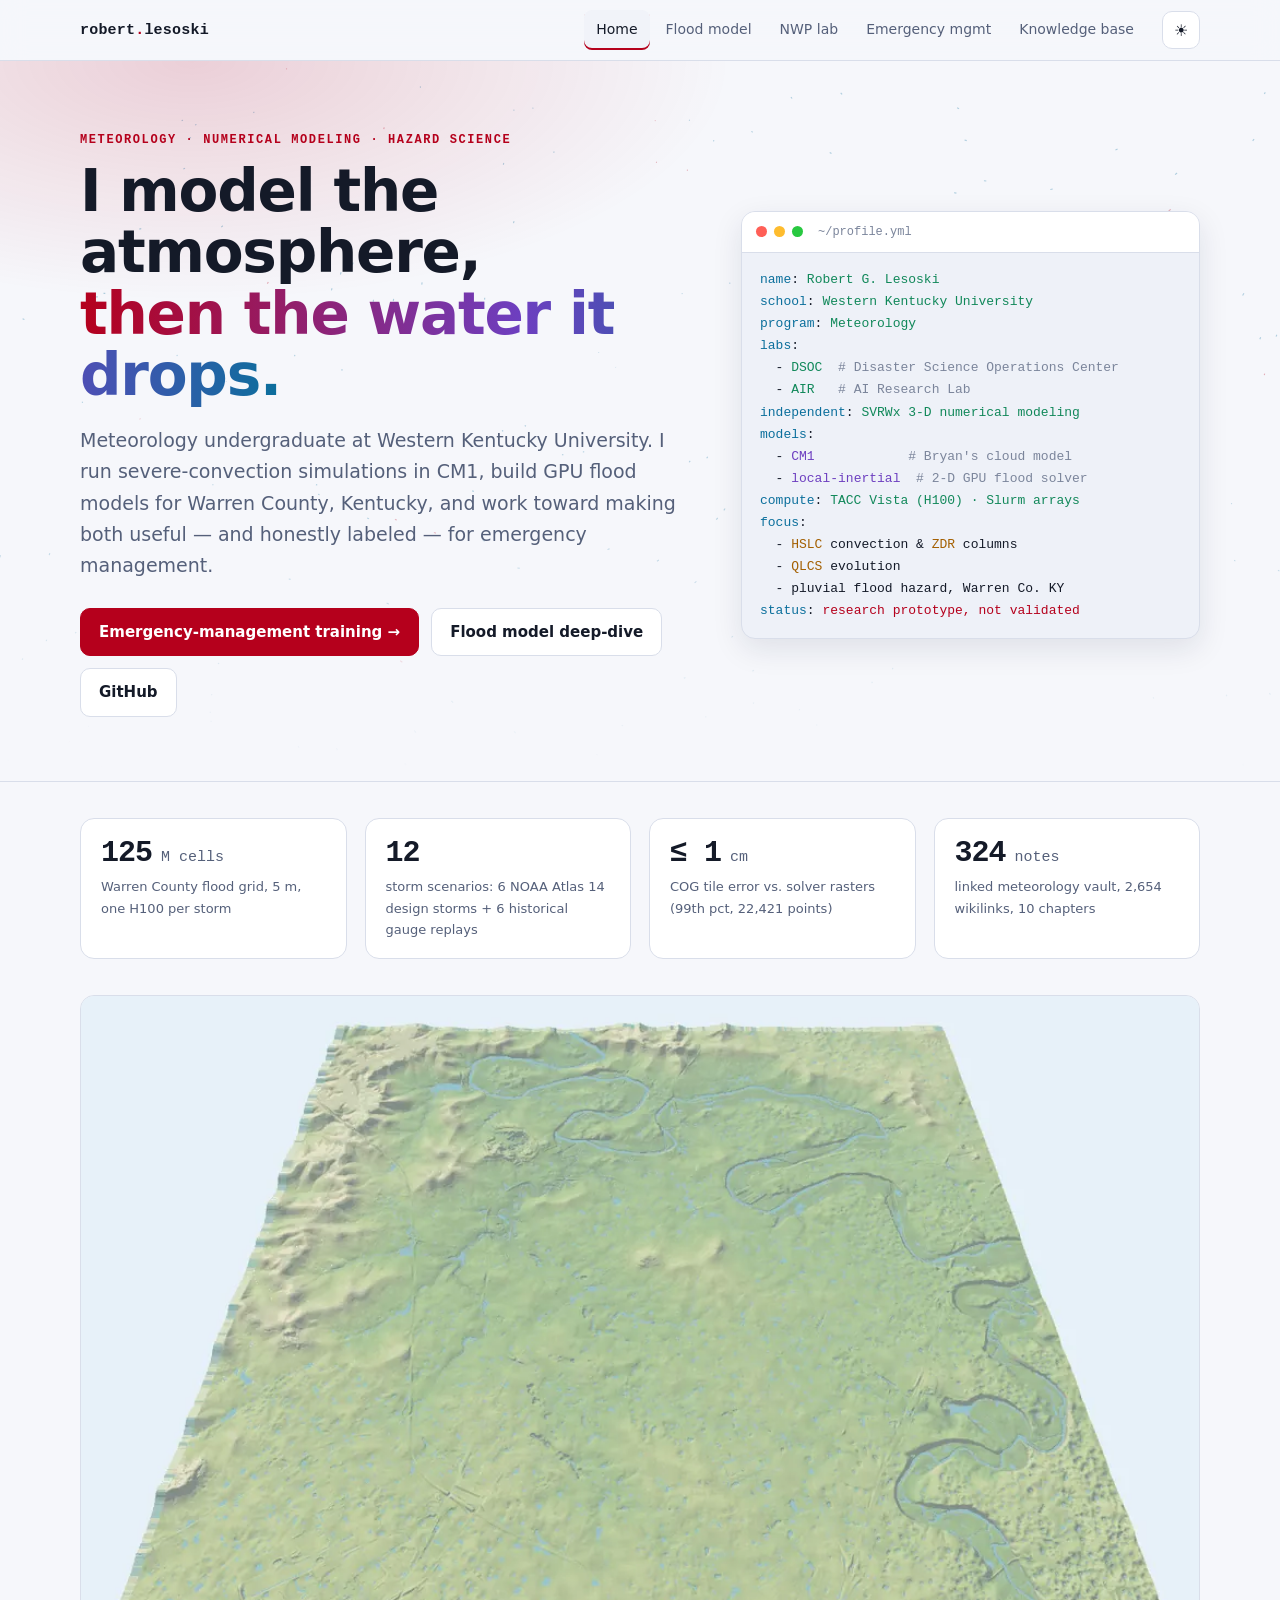
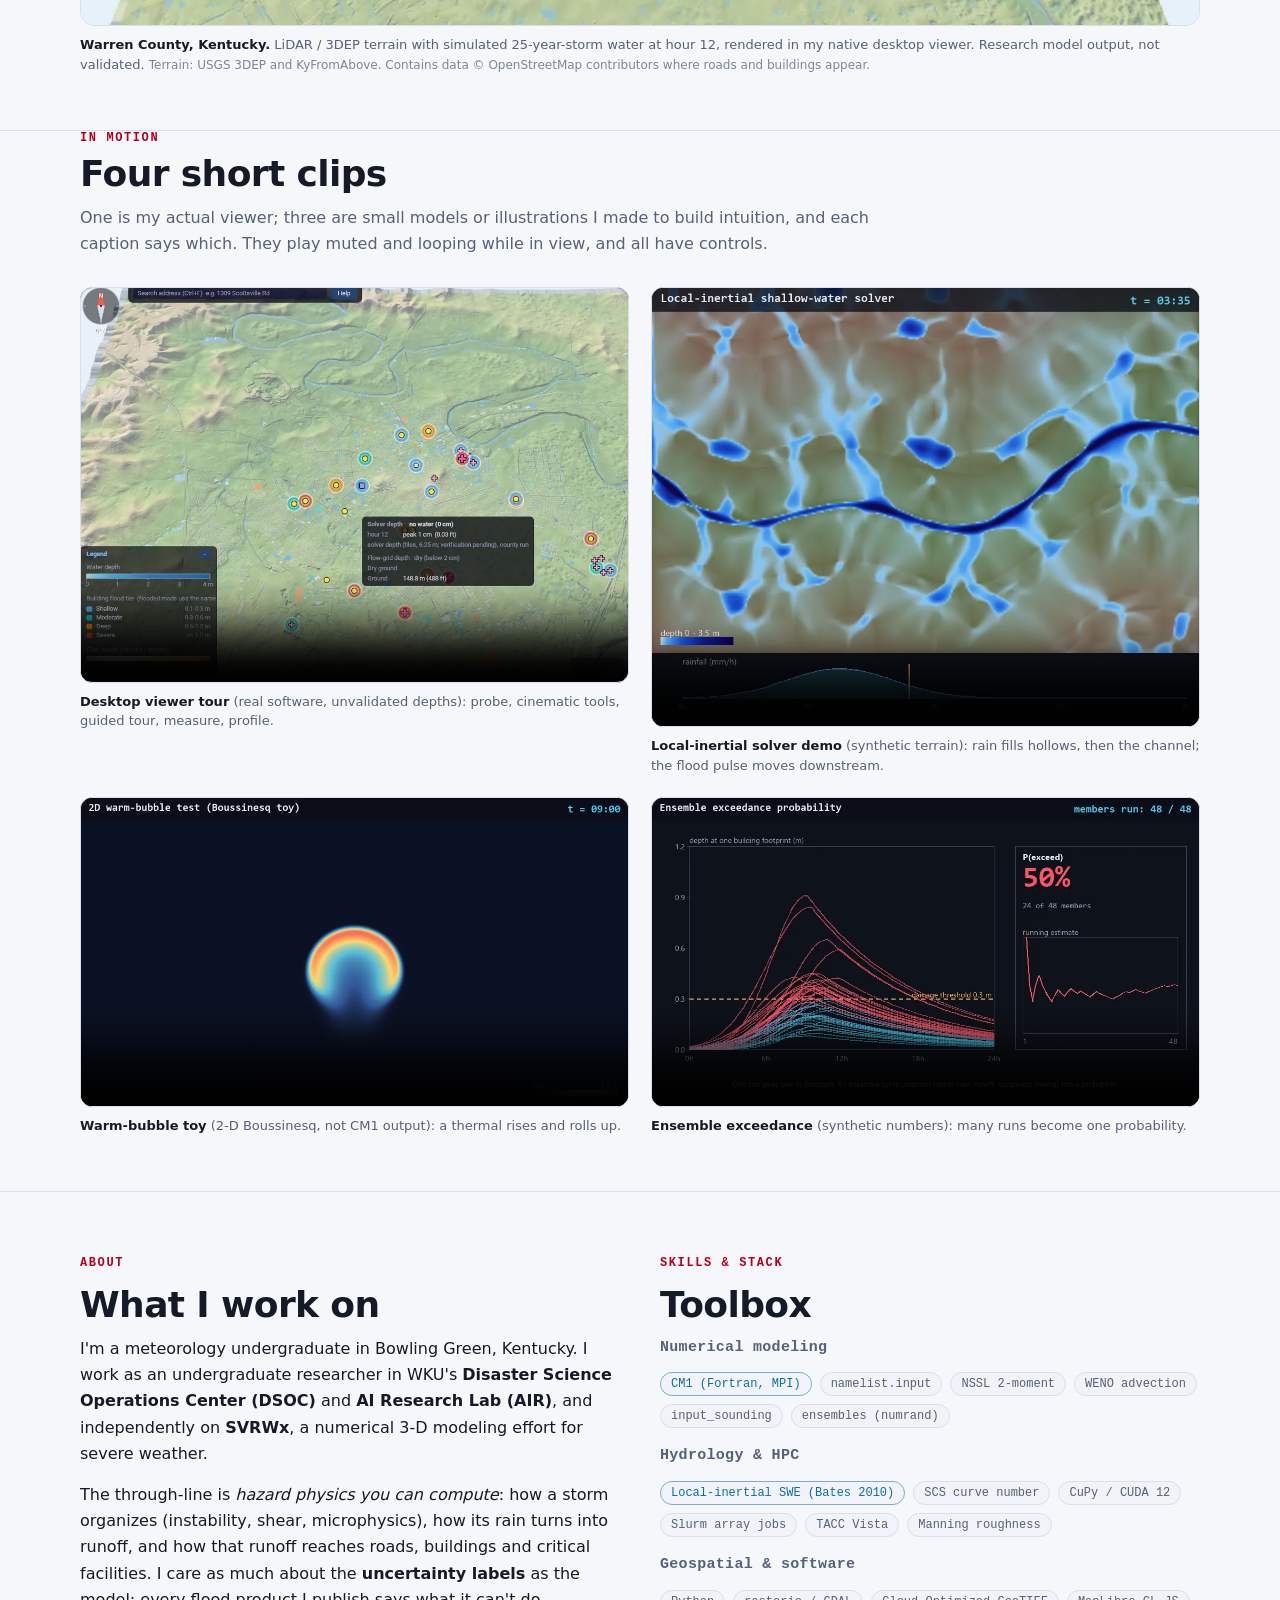
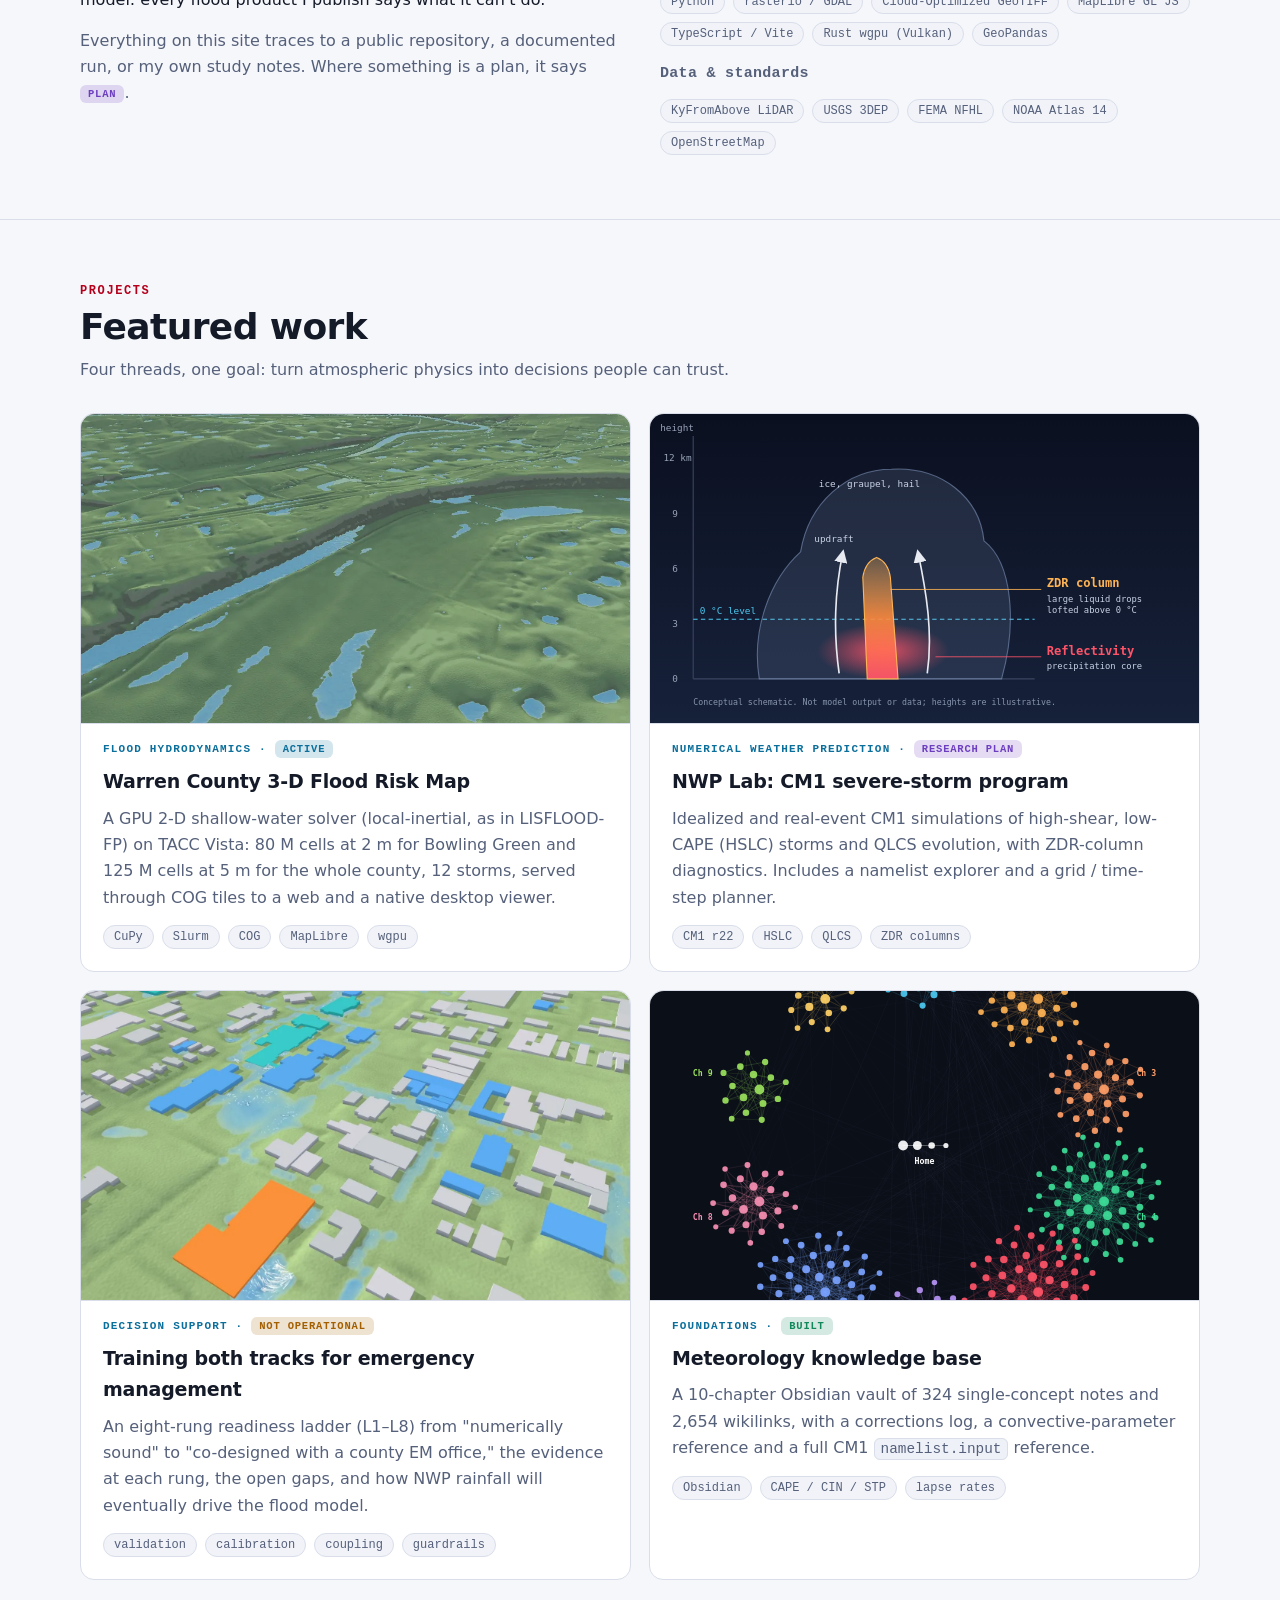
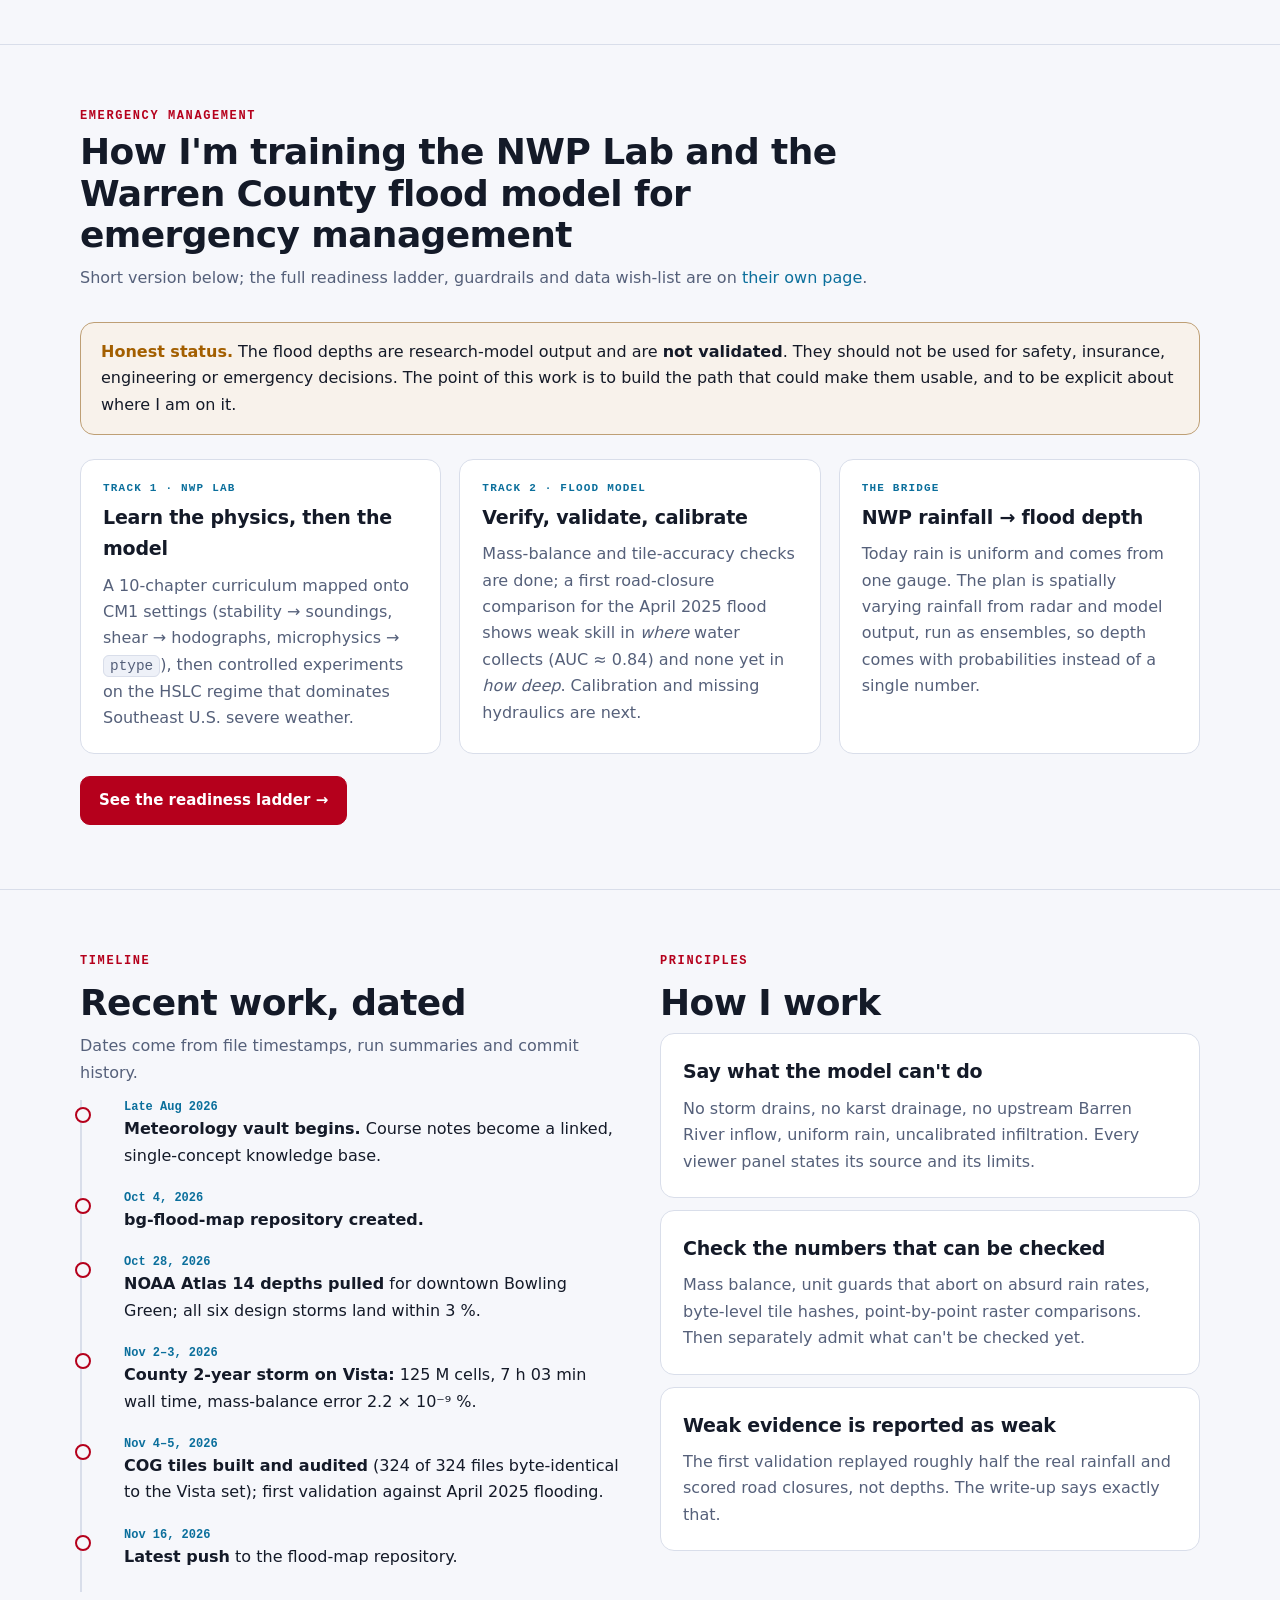
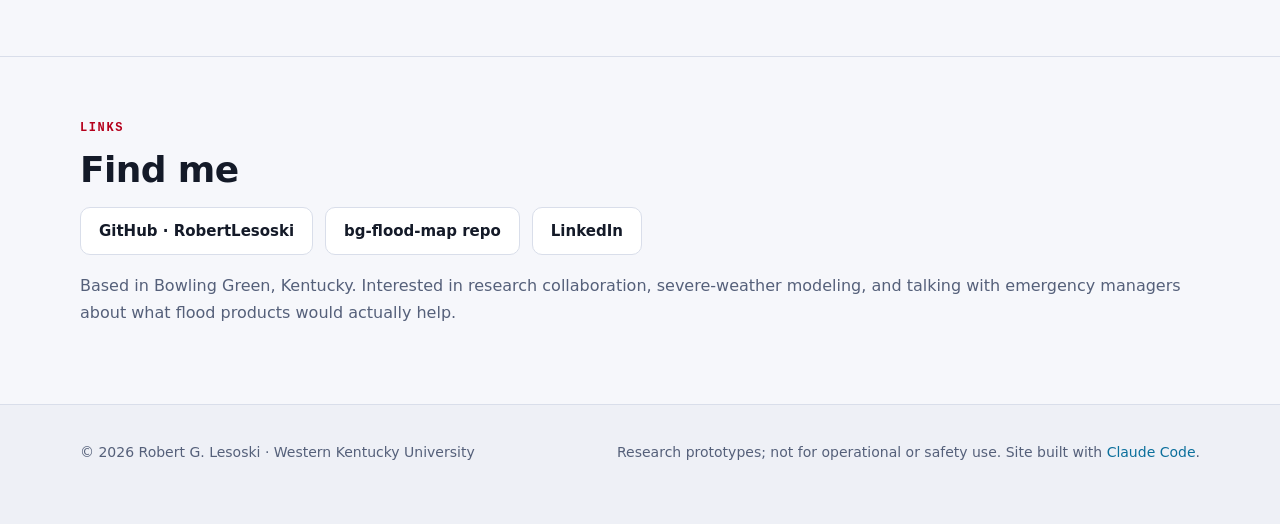
==== commit 8945e0f2: "Add videos and more media across all pages - Four videos (H.264 mp4 with poster images): desktop-vie" ====
--- a/index.html
+++ b/index.html
@@ -101,6 +101,44 @@
   </div>
 </section>
 
+<!-- ================= IN MOTION ================= -->
+<section id="motion" style="padding:0 0 56px">
+  <div class="wrap">
+    <div class="sec-head reveal"><p class="eyebrow">In motion</p><h2>Four short clips</h2>
+      <p class="muted">One is my actual viewer; three are small models or illustrations I made to build intuition, and each caption says which. They play muted and looping while in view, and all have controls.</p></div>
+    <div class="vgrid">
+      <figure class="fig vid reveal">
+      <video controls muted loop playsinline preload="none" data-autoplay width="1040" height="748" poster="assets/img/tour-poster.webp">
+        <source src="assets/video/tour.mp4" type="video/mp4">
+        Your browser can't play this video. <a href="assets/video/tour.mp4">Download the clip</a>.
+      </video>
+      <figcaption><b>Desktop viewer tour</b> (real software, unvalidated depths): probe, cinematic tools, guided tour, measure, profile.</figcaption>
+    </figure>
+      <figure class="fig vid reveal">
+      <video controls muted loop playsinline preload="none" data-autoplay width="900" height="720" poster="assets/img/solver-poster.webp">
+        <source src="assets/video/solver.mp4" type="video/mp4">
+        Your browser can't play this video. <a href="assets/video/solver.mp4">Download the clip</a>.
+      </video>
+      <figcaption><b>Local-inertial solver demo</b> (synthetic terrain): rain fills hollows, then the channel; the flood pulse moves downstream.</figcaption>
+    </figure>
+      <figure class="fig vid reveal">
+      <video controls muted loop playsinline preload="none" data-autoplay width="1024" height="576" poster="assets/img/bubble-poster.webp">
+        <source src="assets/video/bubble.mp4" type="video/mp4">
+        Your browser can't play this video. <a href="assets/video/bubble.mp4">Download the clip</a>.
+      </video>
+      <figcaption><b>Warm-bubble toy</b> (2-D Boussinesq, not CM1 output): a thermal rises and rolls up.</figcaption>
+    </figure>
+      <figure class="fig vid reveal">
+      <video controls muted loop playsinline preload="none" data-autoplay width="1024" height="576" poster="assets/img/ensemble-poster.webp">
+        <source src="assets/video/ensemble.mp4" type="video/mp4">
+        Your browser can't play this video. <a href="assets/video/ensemble.mp4">Download the clip</a>.
+      </video>
+      <figcaption><b>Ensemble exceedance</b> (synthetic numbers): many runs become one probability.</figcaption>
+    </figure>
+    </div>
+  </div>
+</section>
+
 <!-- ================= ABOUT ================= -->
 <section id="about">
   <div class="wrap grid g2" style="gap:40px">
--- a/assets/css/site.css
+++ b/assets/css/site.css
@@ -400,3 +400,7 @@
 /* wide SVG diagrams scroll sideways on narrow screens instead of shrinking text */
 .diagram { overflow-x: auto; }
 .diagram svg { min-width: 720px; }
+
+/* video */
+.vid video { display: block; width: 100%; height: auto; border-radius: 12px; border: 1px solid var(--line); background: #0b0f18; }
+.vgrid { display: grid; gap: 22px; grid-template-columns: repeat(auto-fit, minmax(min(100%, 420px), 1fr)); align-items: start; }
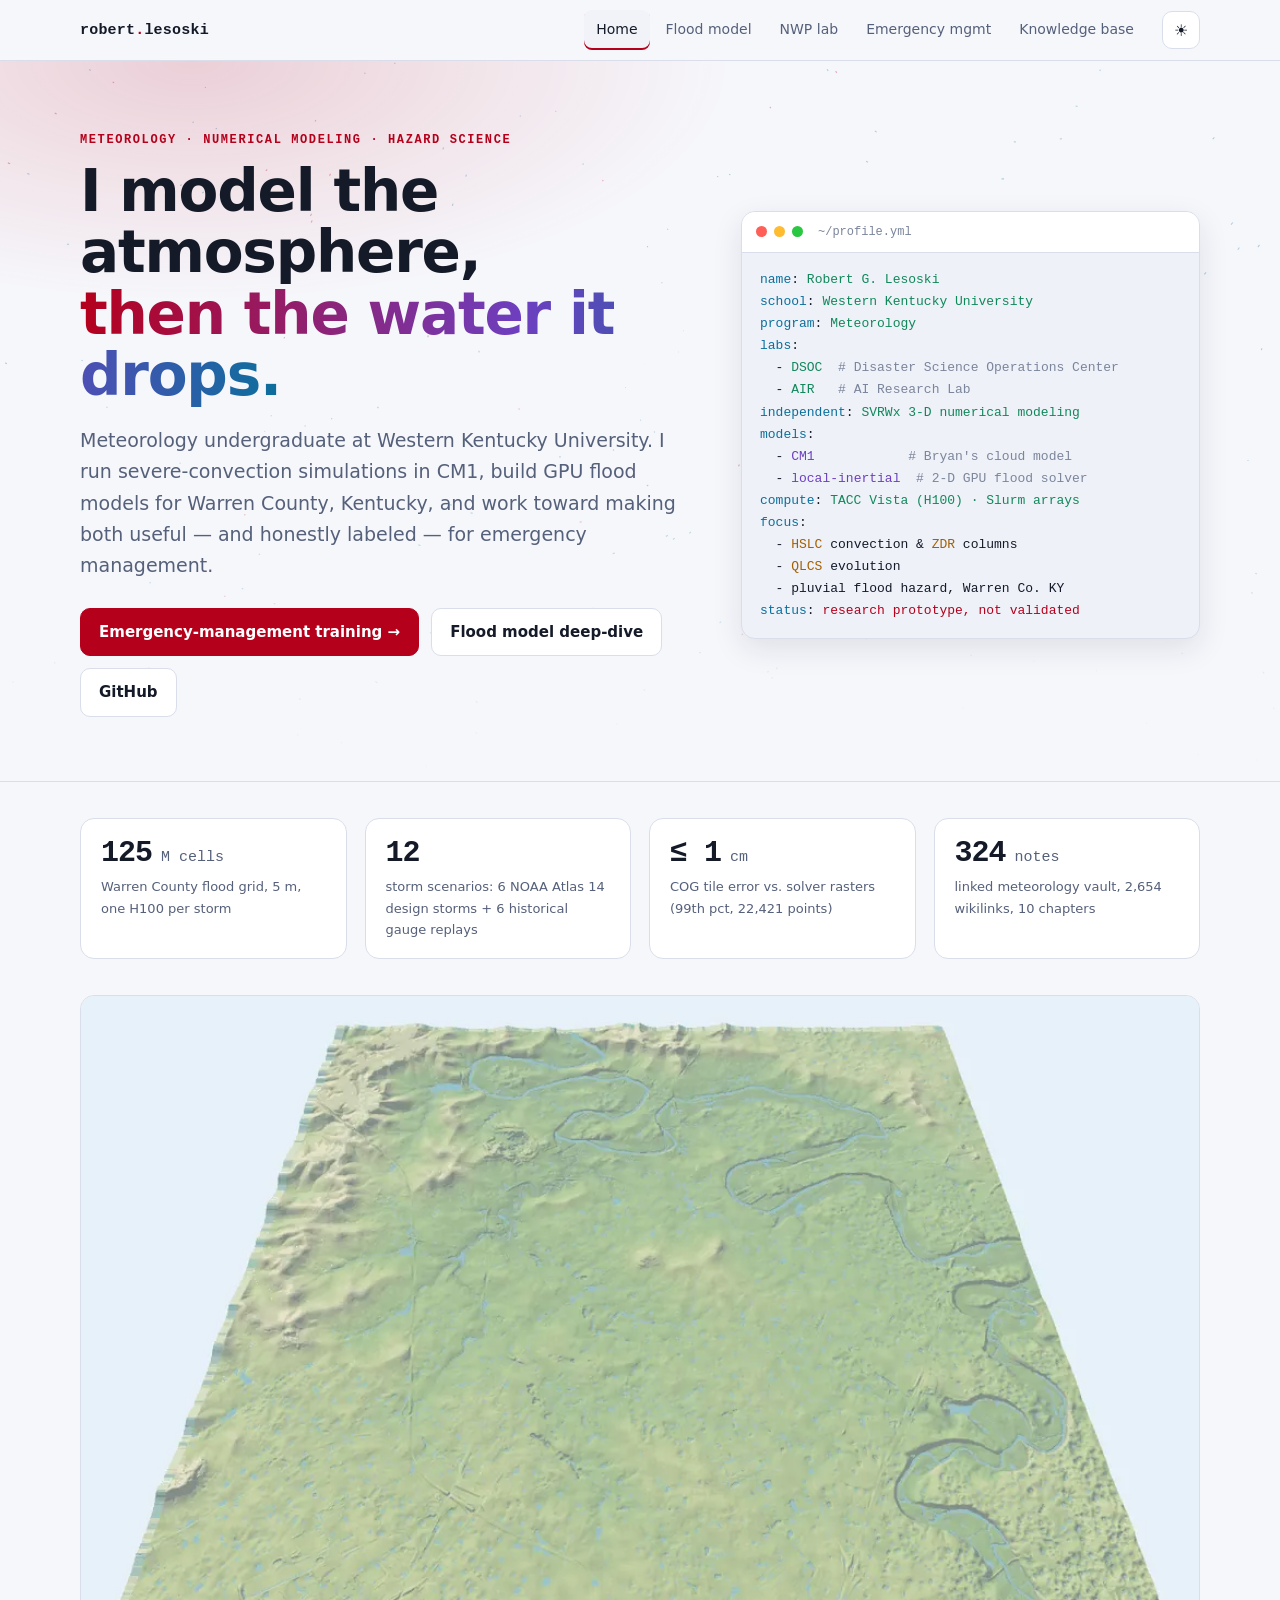
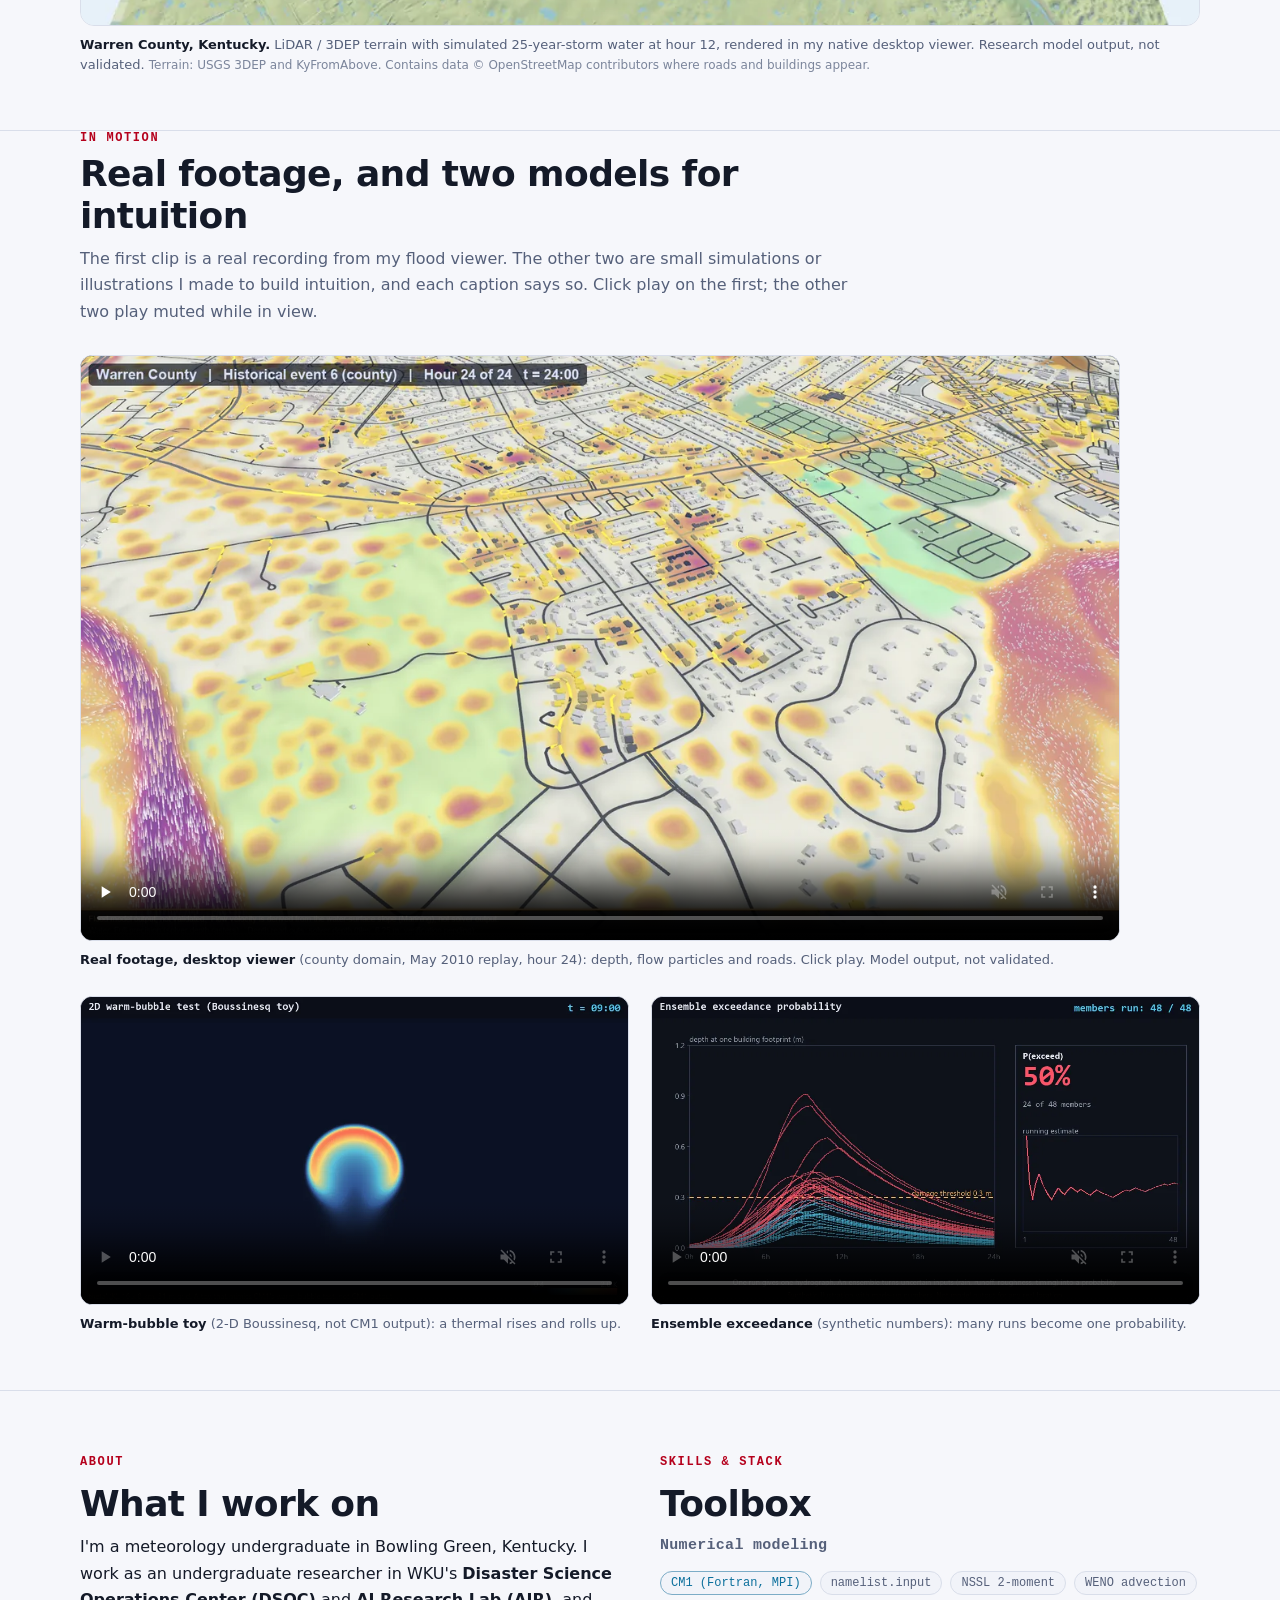
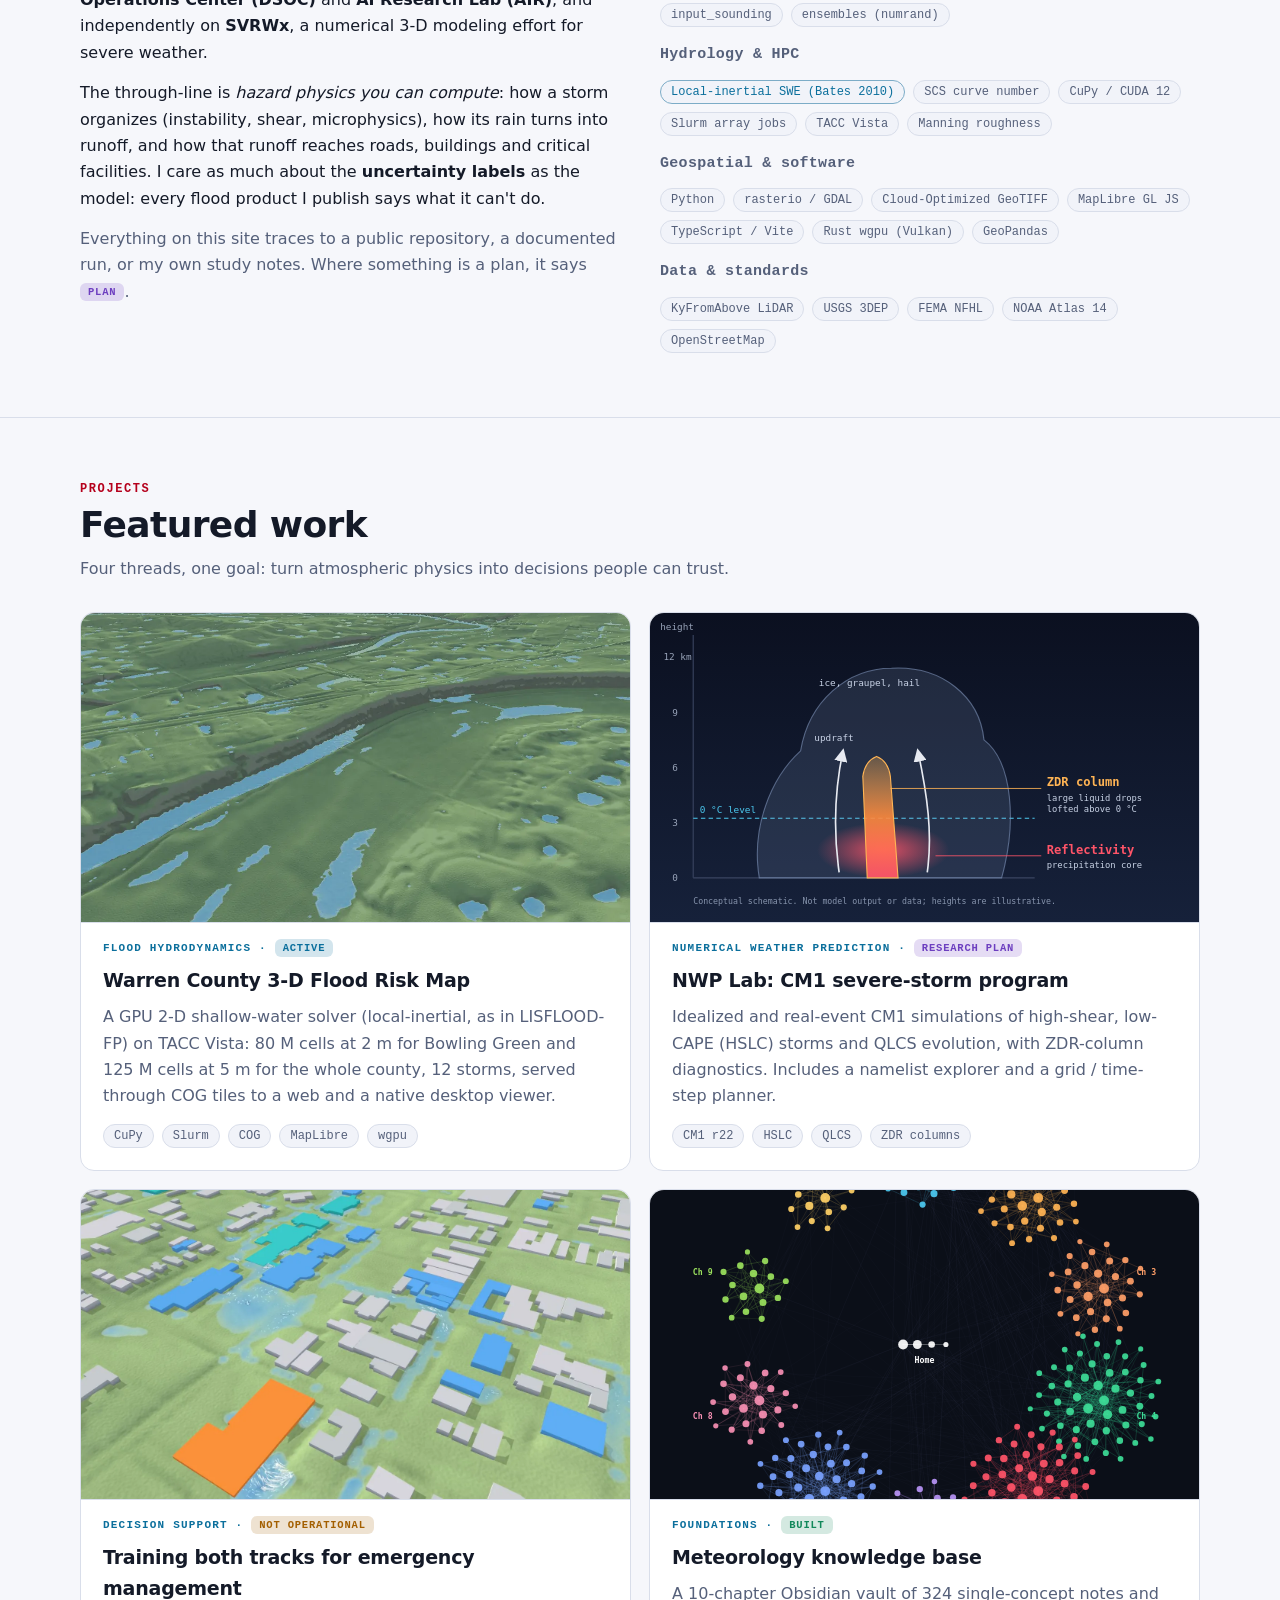
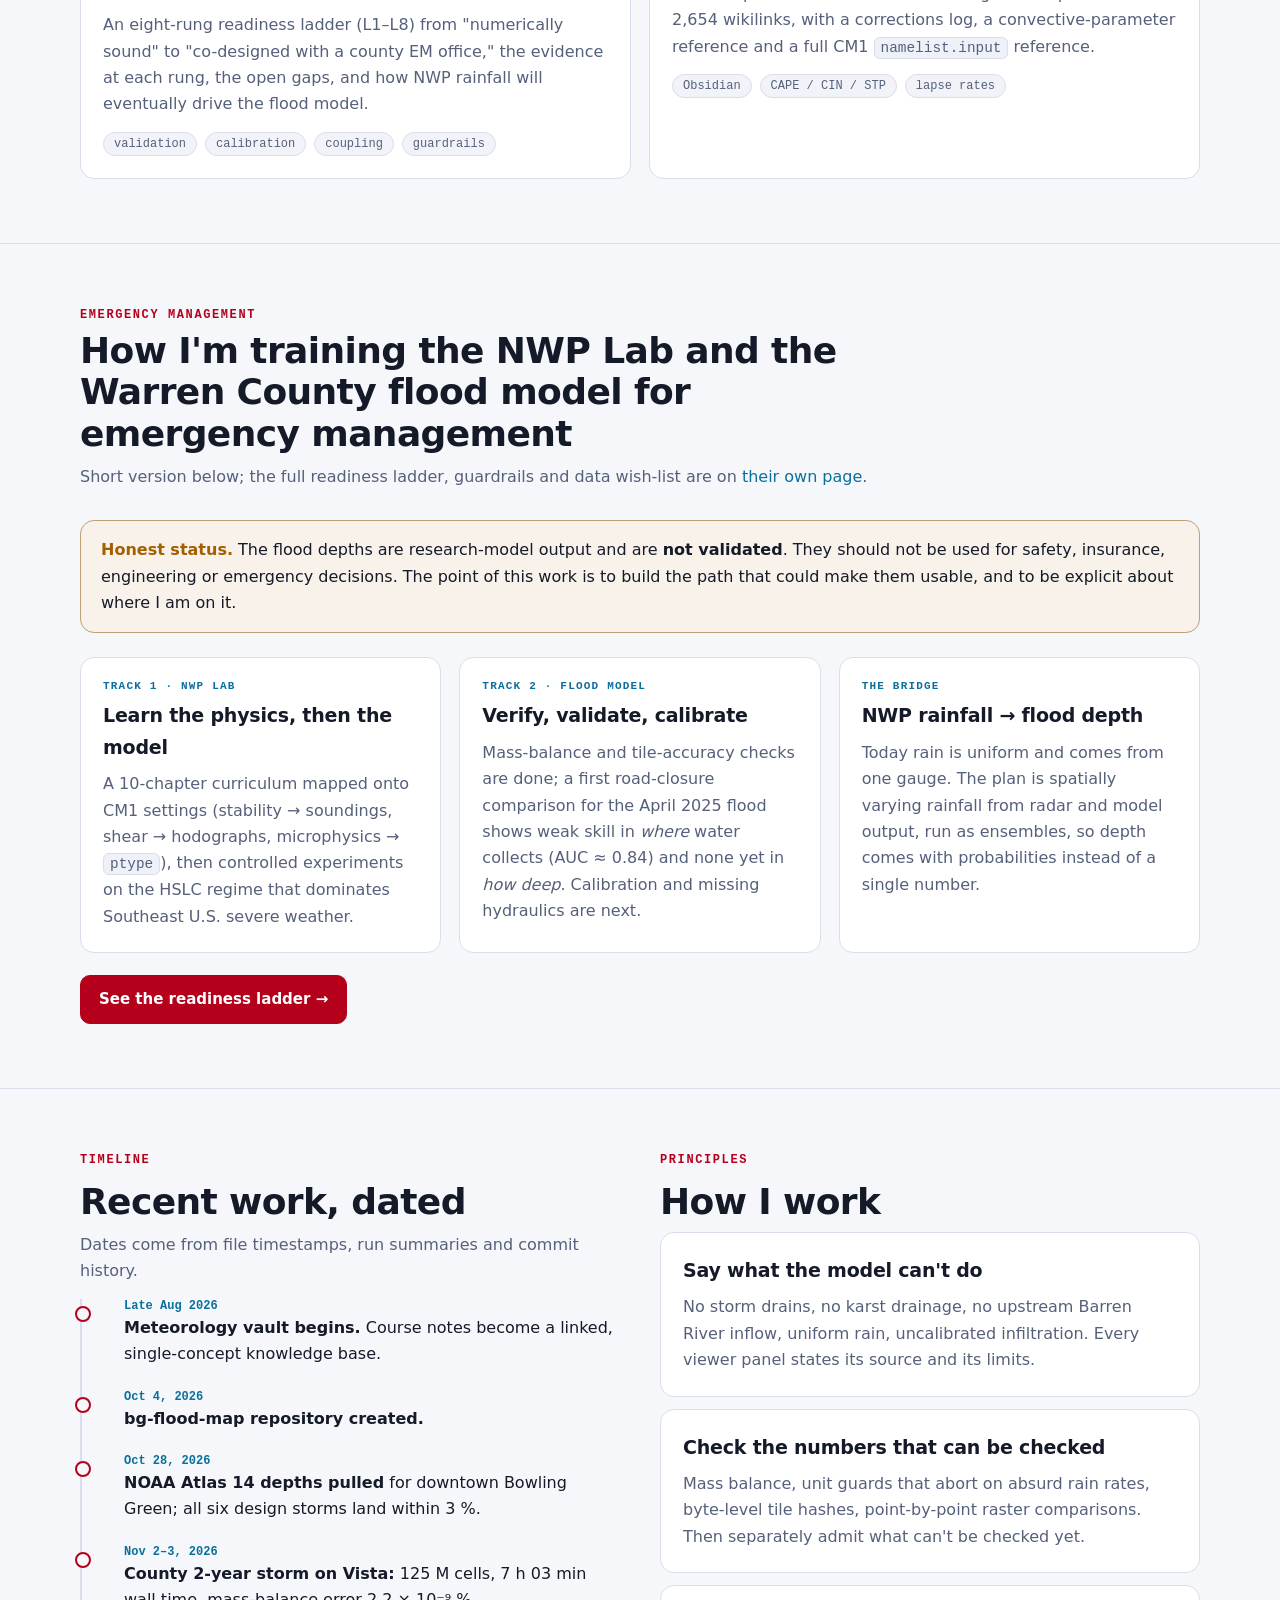
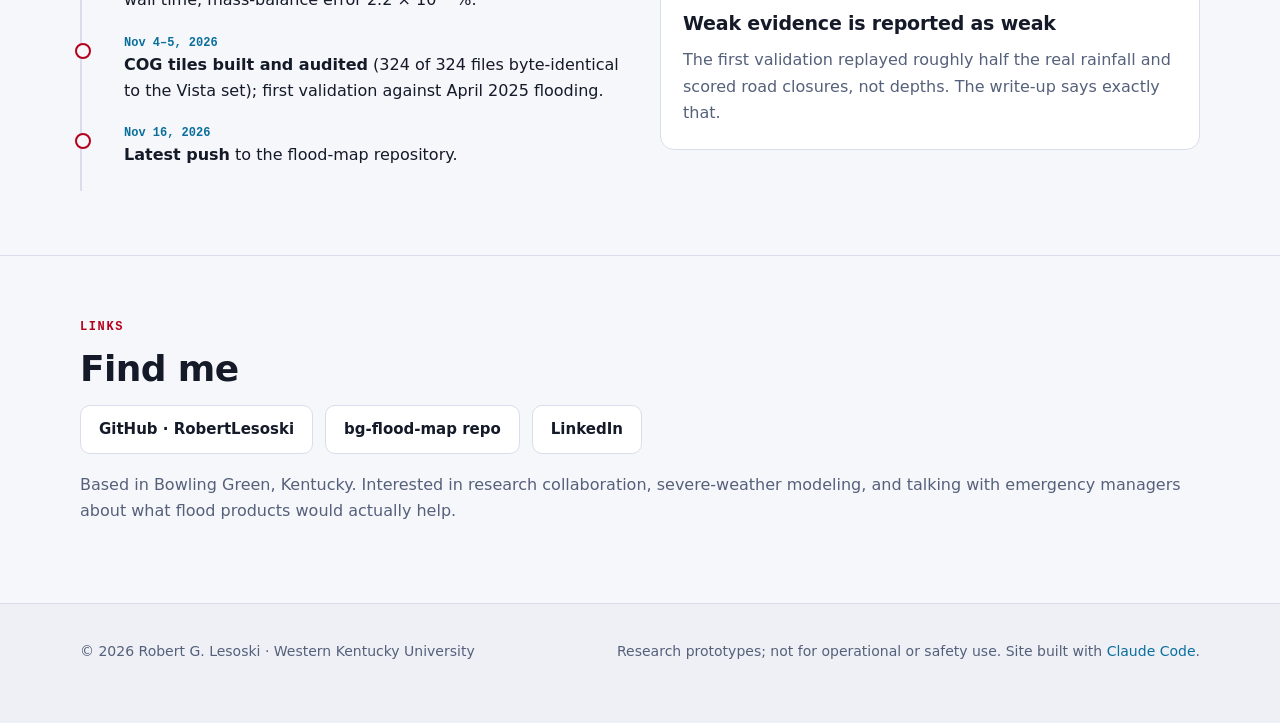
==== commit b02ecc8f: "Use real viewer footage (event 6 tour) and stills - Add ev6-tour.mp4: 57 s cinematic export from the" ====
--- a/index.html
+++ b/index.html
@@ -104,23 +104,16 @@
 <!-- ================= IN MOTION ================= -->
 <section id="motion" style="padding:0 0 56px">
   <div class="wrap">
-    <div class="sec-head reveal"><p class="eyebrow">In motion</p><h2>Four short clips</h2>
-      <p class="muted">One is my actual viewer; three are small models or illustrations I made to build intuition, and each caption says which. They play muted and looping while in view, and all have controls.</p></div>
+    <div class="sec-head reveal"><p class="eyebrow">In motion</p><h2>Real footage, and two models for intuition</h2>
+      <p class="muted">The first clip is a real recording from my flood viewer. The other two are small simulations or illustrations I made to build intuition, and each caption says so. Click play on the first; the other two play muted while in view.</p></div>
+    <figure class="fig vid reveal" style="max-width:1040px;margin-bottom:26px">
+      <video controls muted loop playsinline preload="none" width="1280" height="720" poster="assets/img/ev6-tour-poster.webp">
+        <source src="assets/video/ev6-tour.mp4" type="video/mp4">
+        Your browser can't play this video. <a href="assets/video/ev6-tour.mp4">Download the clip</a>.
+      </video>
+      <figcaption><b>Real footage, desktop viewer</b> (county domain, May 2010 replay, hour 24): depth, flow particles and roads. Click play. Model output, not validated.</figcaption>
+    </figure>
     <div class="vgrid">
-      <figure class="fig vid reveal">
-      <video controls muted loop playsinline preload="none" data-autoplay width="1040" height="748" poster="assets/img/tour-poster.webp">
-        <source src="assets/video/tour.mp4" type="video/mp4">
-        Your browser can't play this video. <a href="assets/video/tour.mp4">Download the clip</a>.
-      </video>
-      <figcaption><b>Desktop viewer tour</b> (real software, unvalidated depths): probe, cinematic tools, guided tour, measure, profile.</figcaption>
-    </figure>
-      <figure class="fig vid reveal">
-      <video controls muted loop playsinline preload="none" data-autoplay width="900" height="720" poster="assets/img/solver-poster.webp">
-        <source src="assets/video/solver.mp4" type="video/mp4">
-        Your browser can't play this video. <a href="assets/video/solver.mp4">Download the clip</a>.
-      </video>
-      <figcaption><b>Local-inertial solver demo</b> (synthetic terrain): rain fills hollows, then the channel; the flood pulse moves downstream.</figcaption>
-    </figure>
       <figure class="fig vid reveal">
       <video controls muted loop playsinline preload="none" data-autoplay width="1024" height="576" poster="assets/img/bubble-poster.webp">
         <source src="assets/video/bubble.mp4" type="video/mp4">
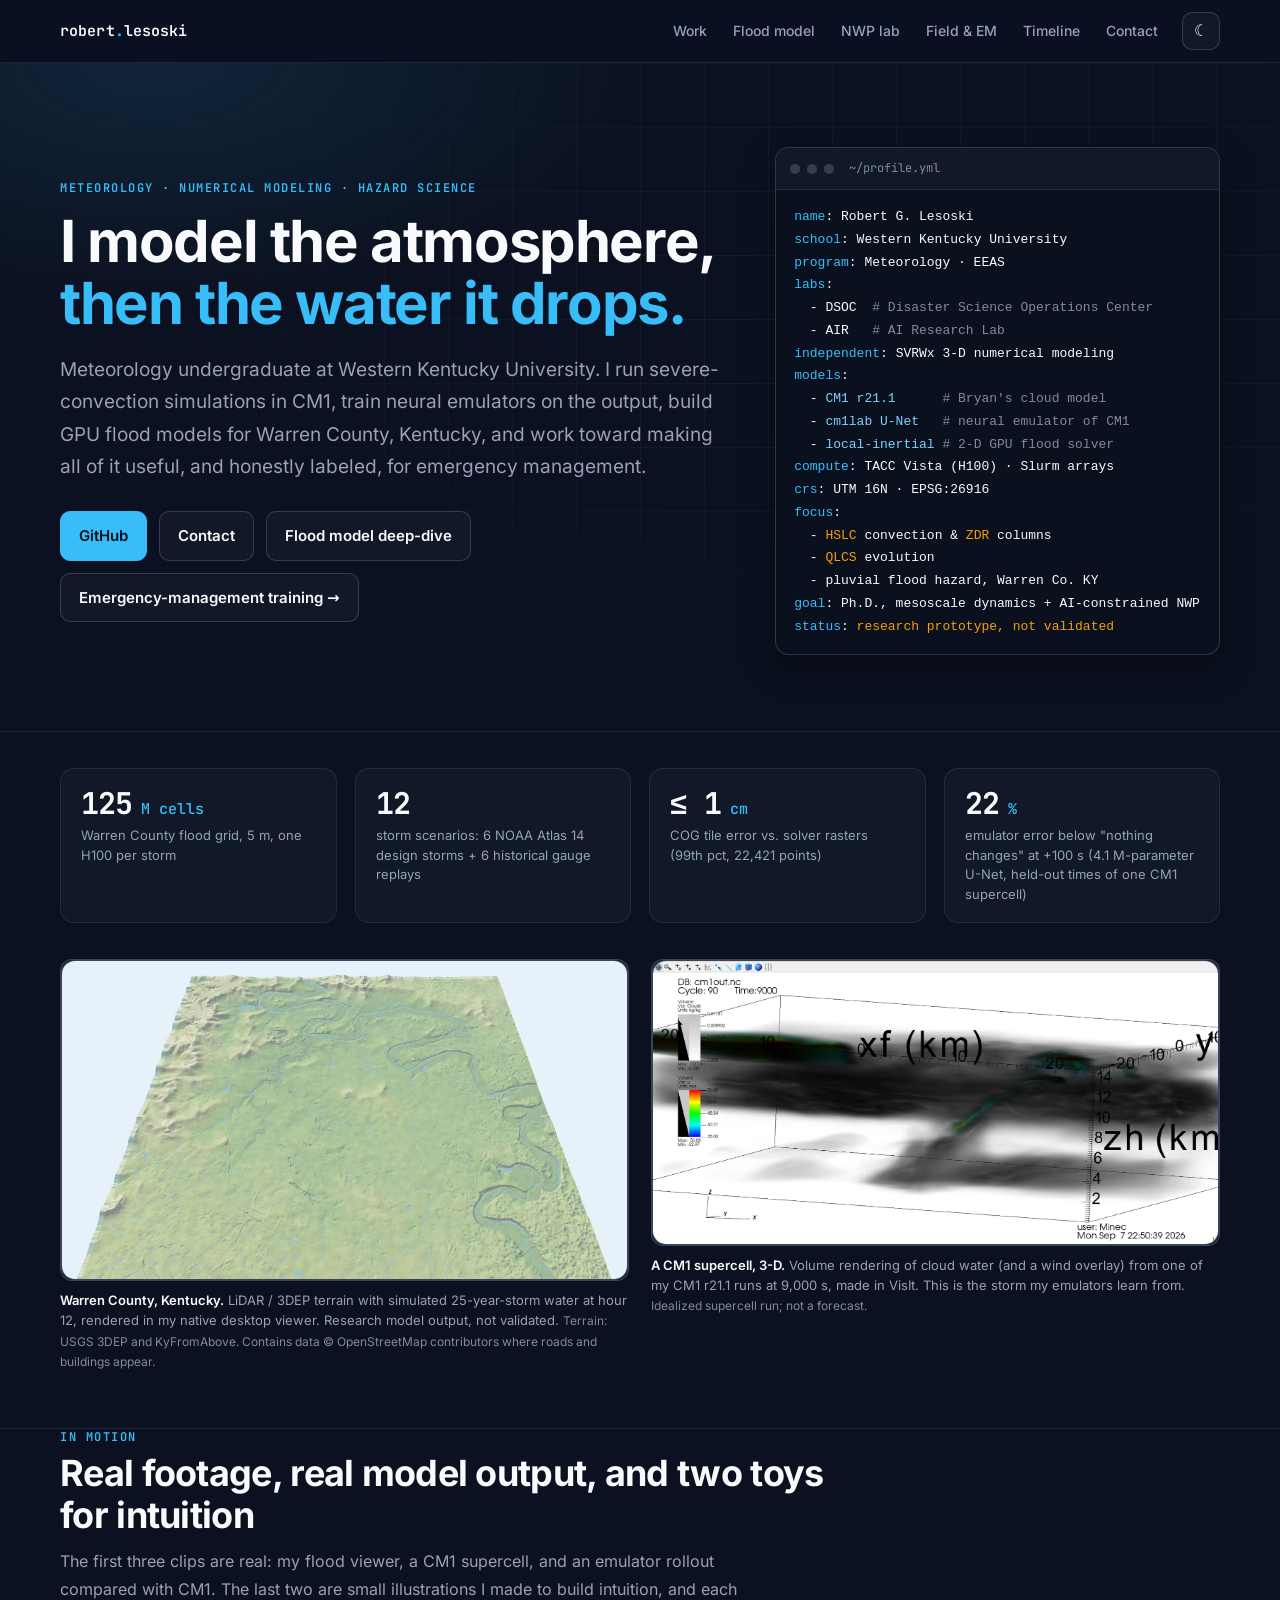
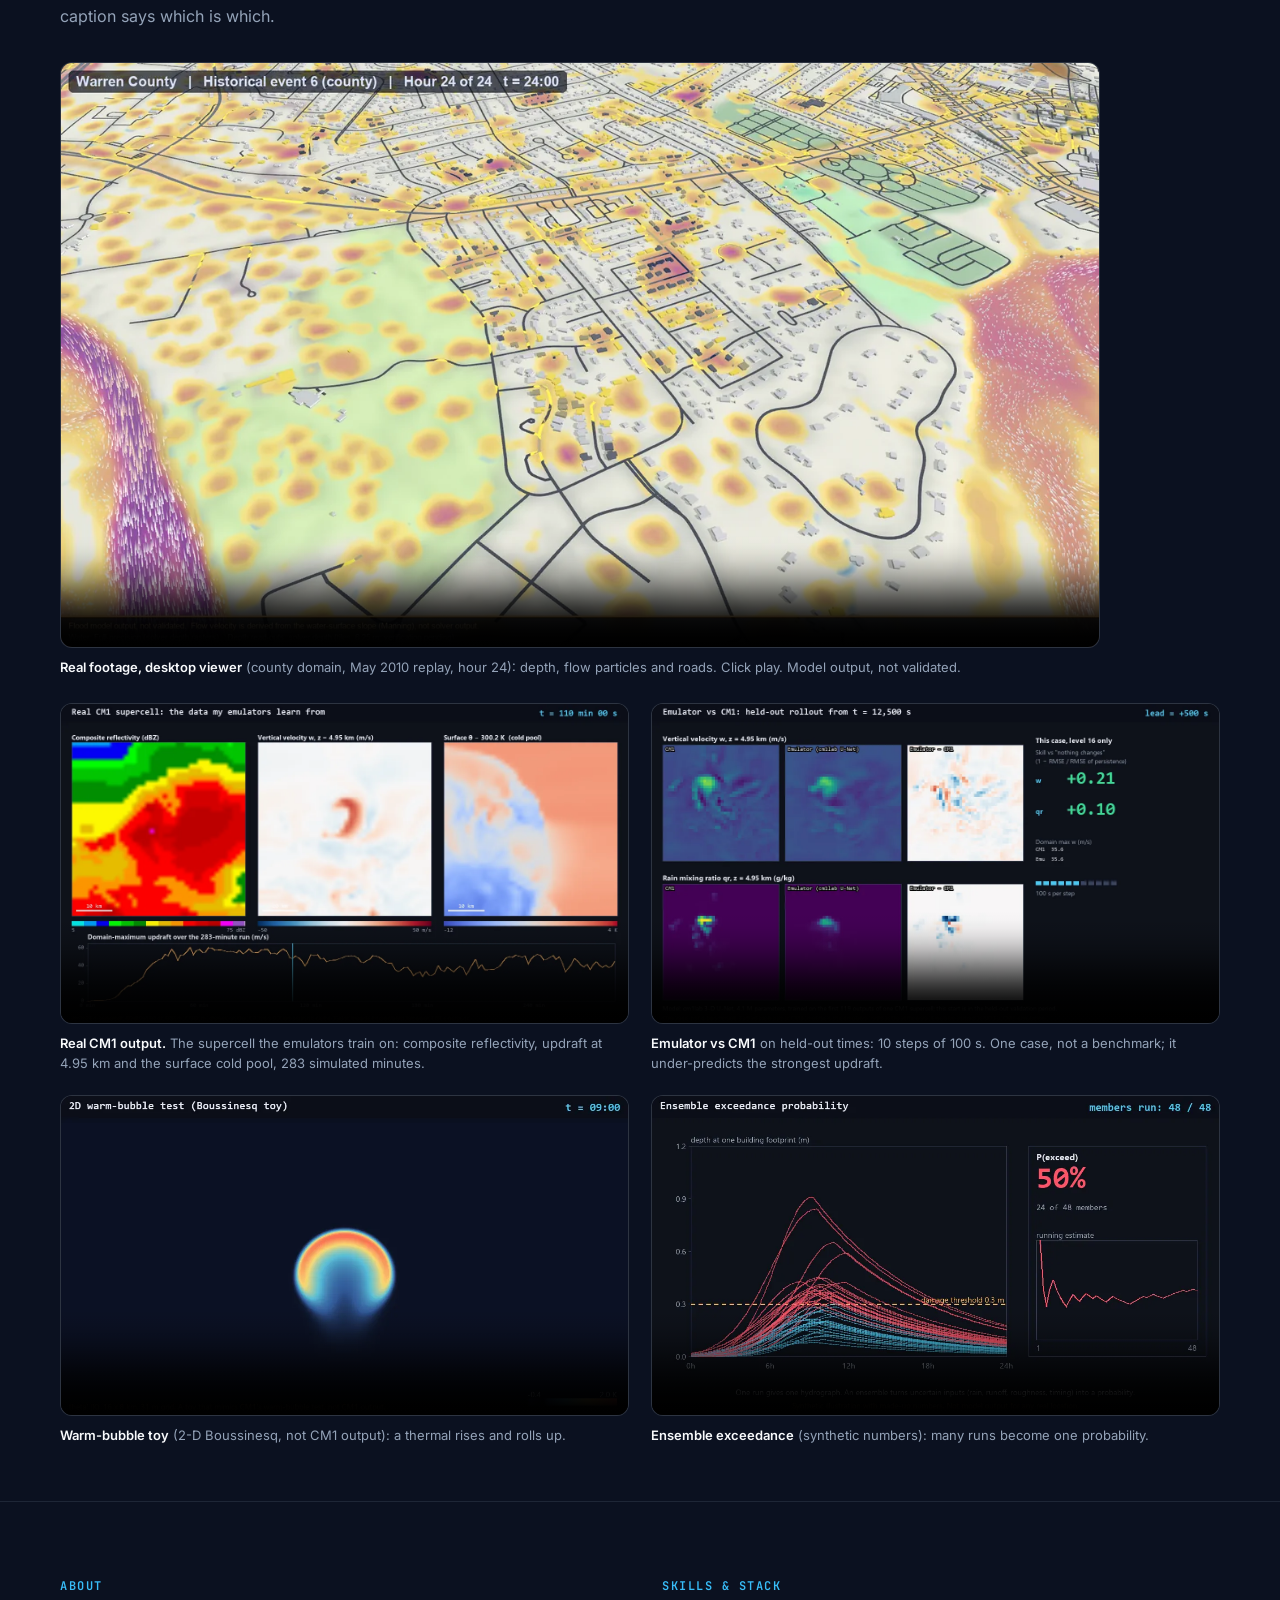
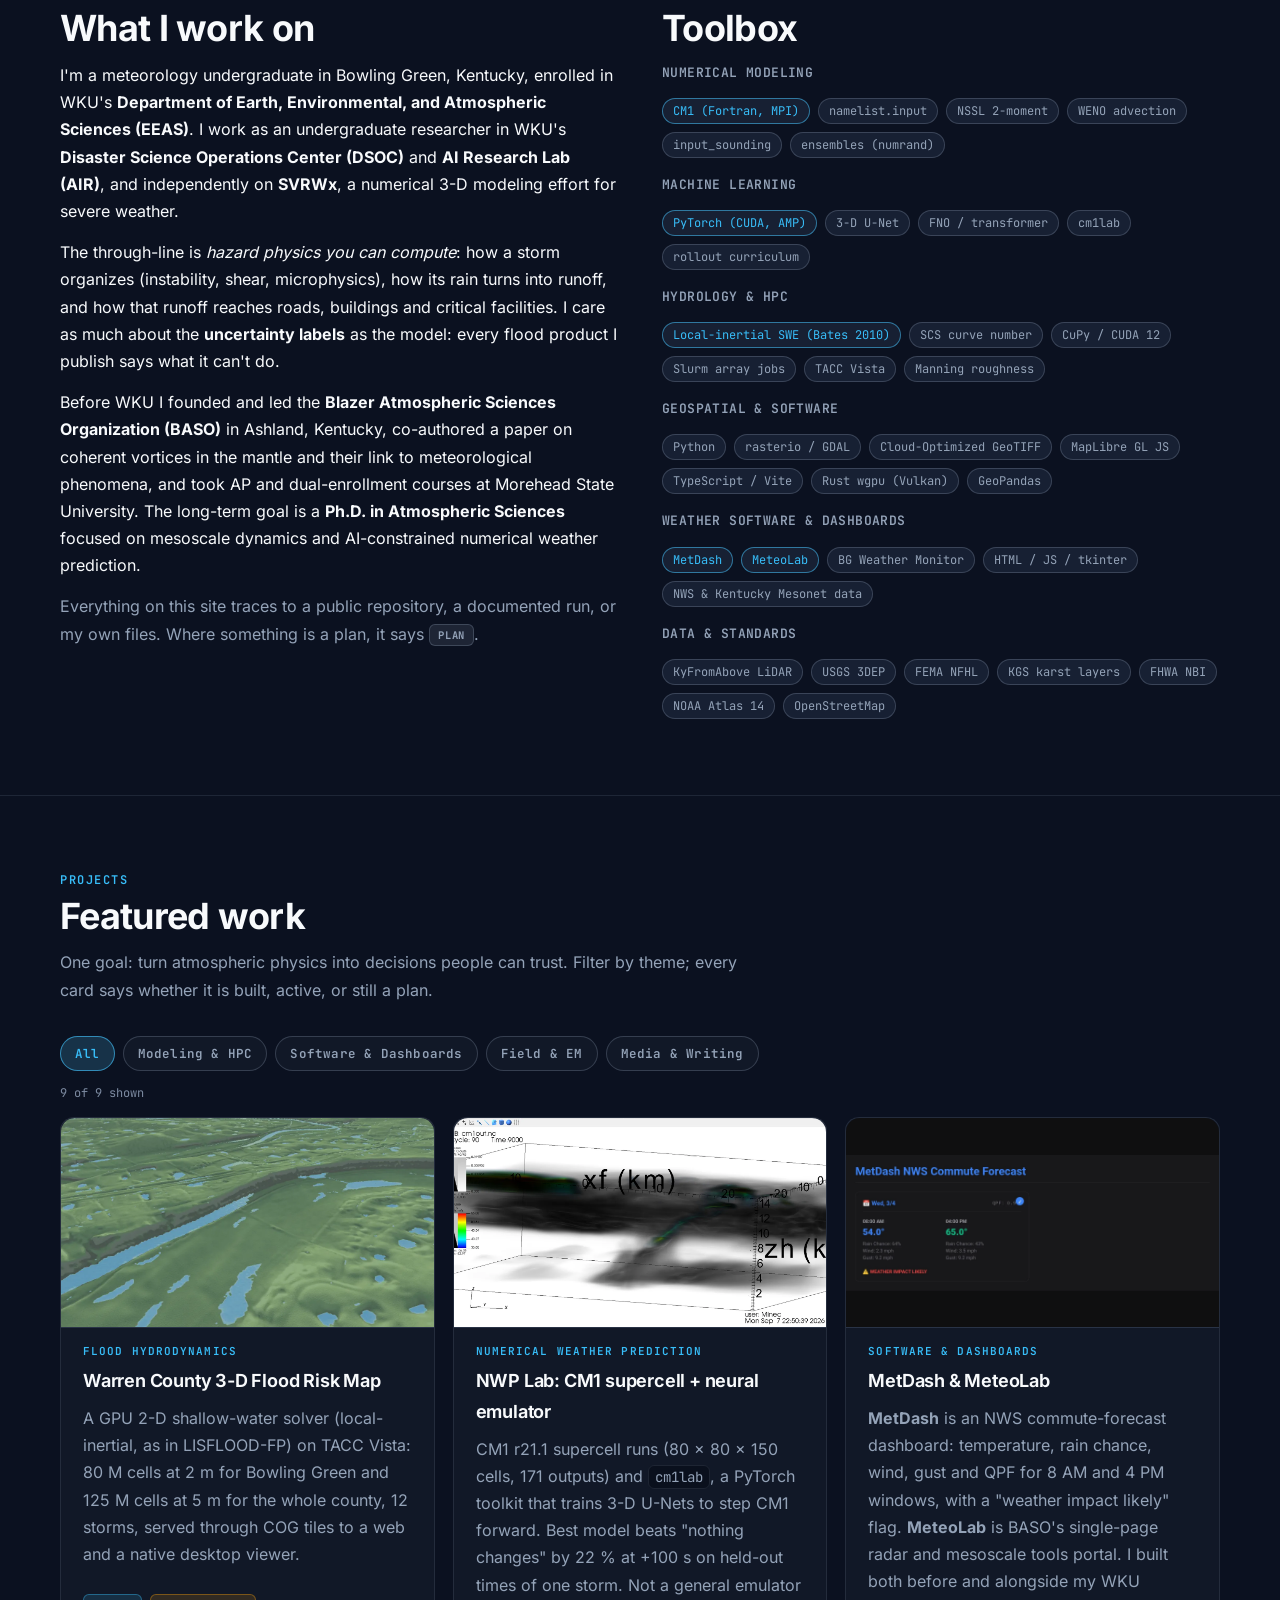
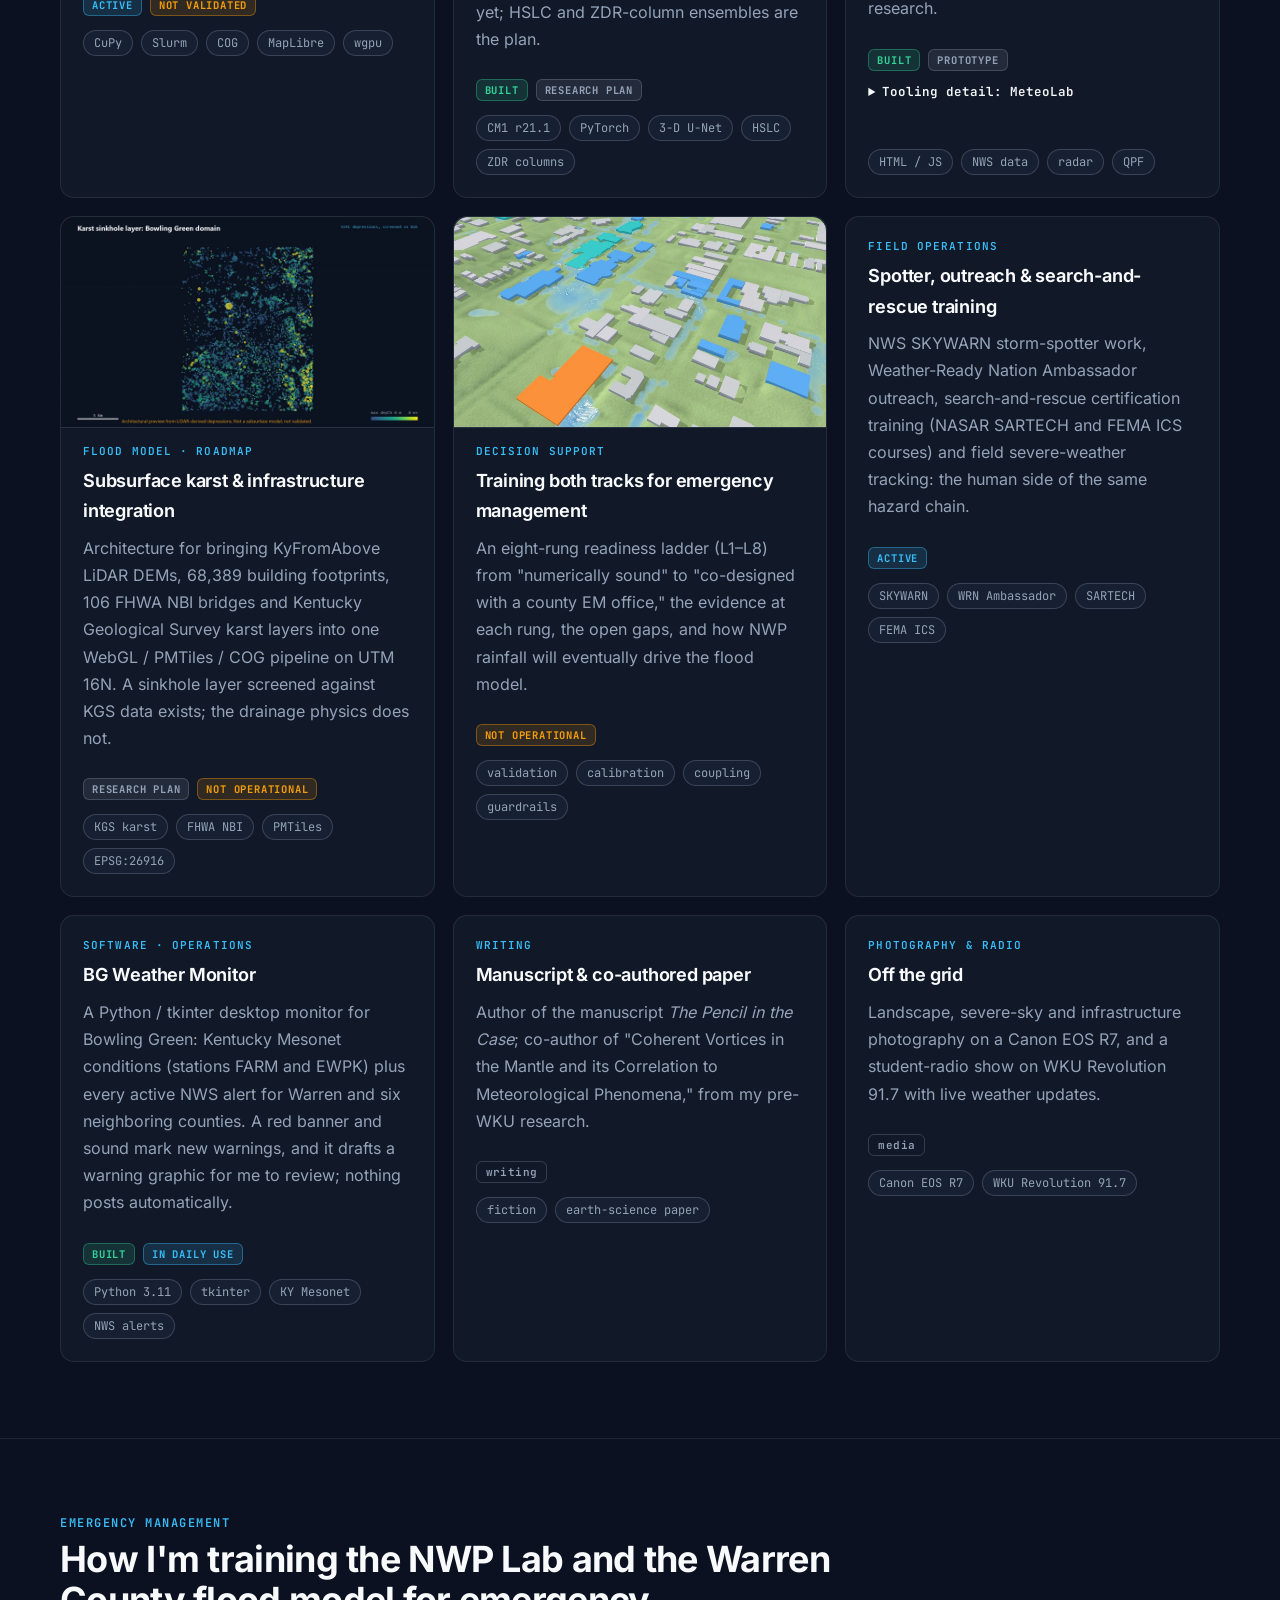
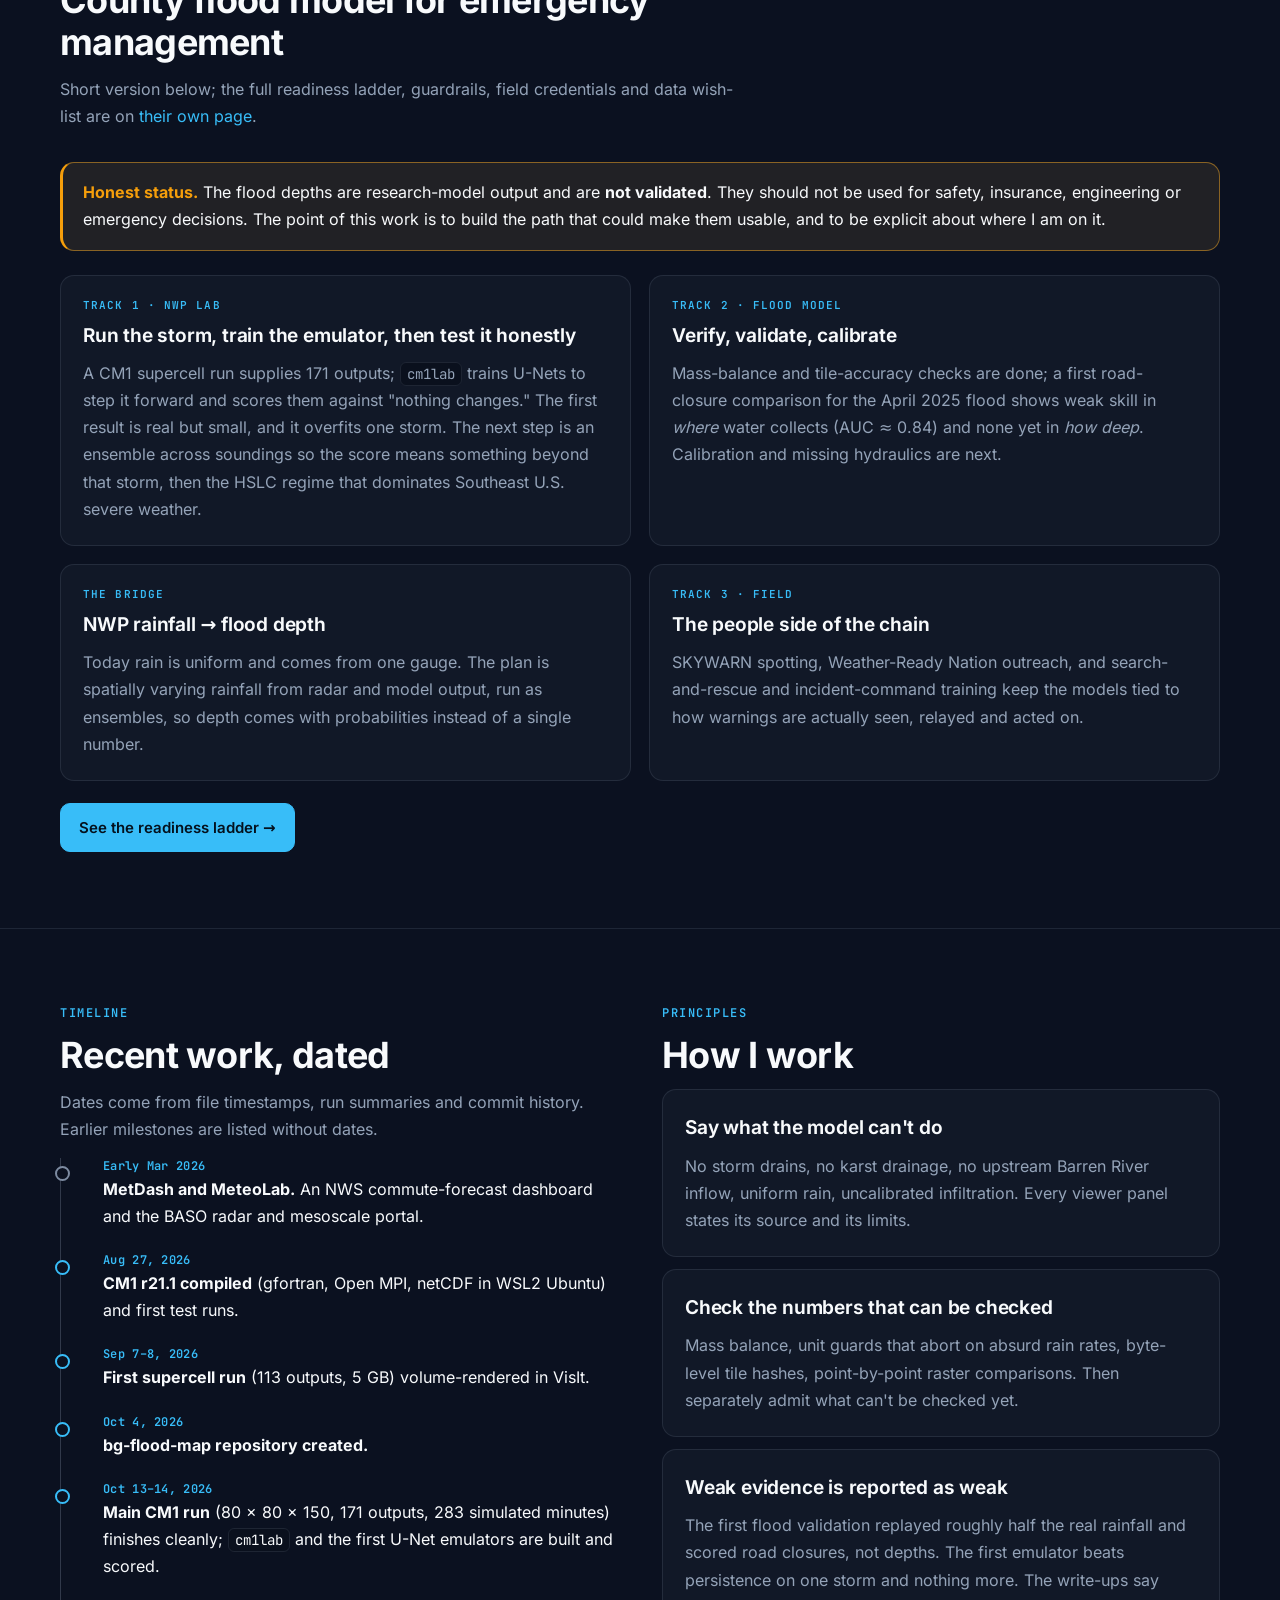
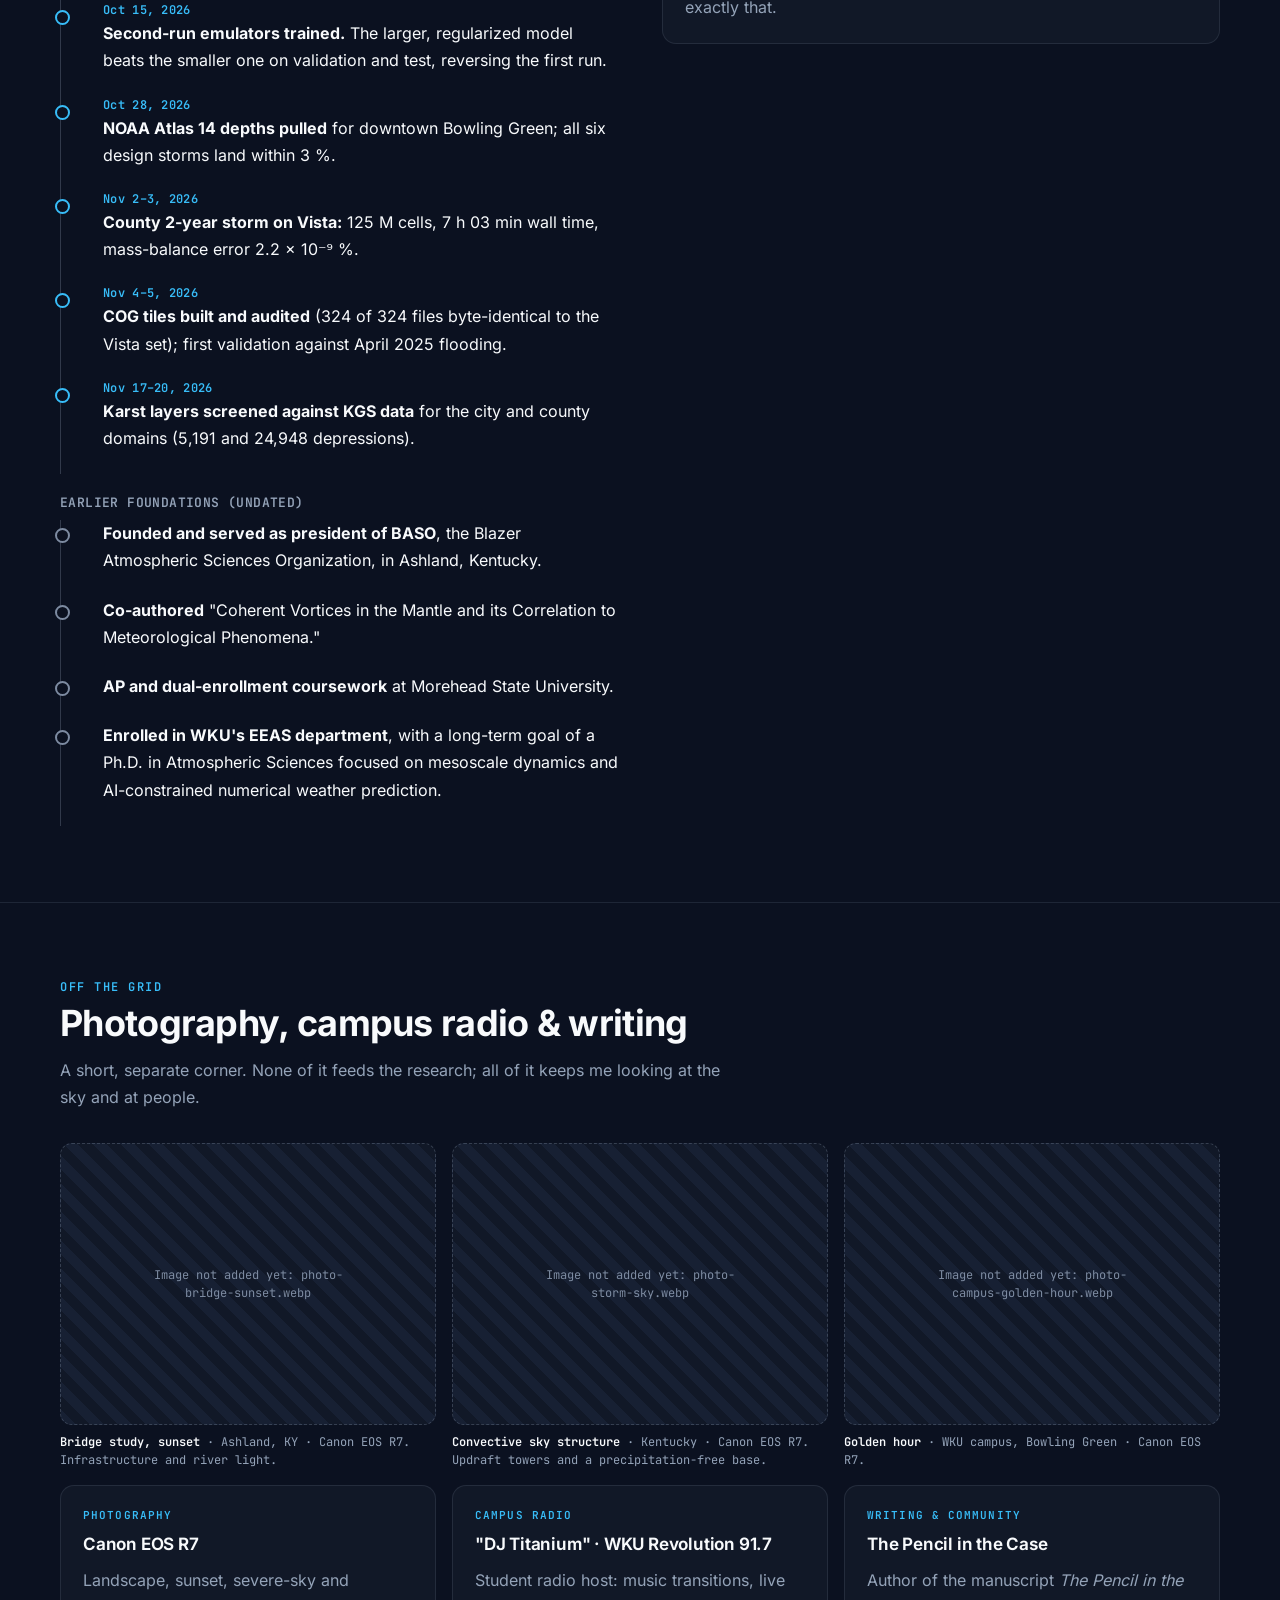
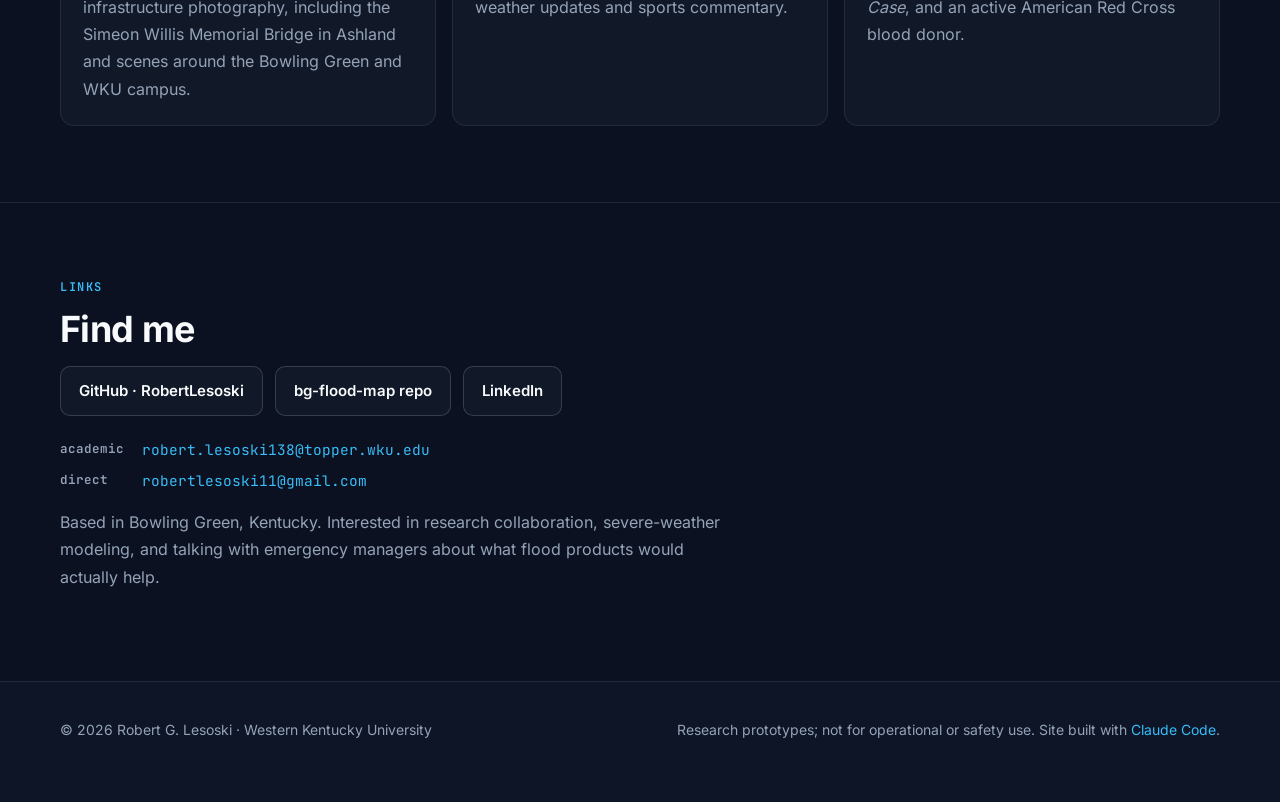
==== commit d5e5d0c2: "Redesign site; add CM1 emulator work, software, field and off-the-grid content Design: dark-first sc" ====
--- a/index.html
+++ b/index.html
@@ -1,28 +1,30 @@
 <!doctype html>
-<html lang="en" class="no-js">
+<html lang="en" class="no-js" data-theme="dark">
 <head>
 <meta charset="utf-8">
 <meta name="viewport" content="width=device-width, initial-scale=1">
 <title>Robert G. Lesoski — Meteorology, Numerical Modeling &amp; Flood Hazard Research</title>
-<meta name="description" content="Meteorology undergraduate at Western Kentucky University. Severe-convection modeling with CM1, GPU flood hydrodynamics for Warren County, KY, and decision support for emergency management.">
+<meta name="description" content="Meteorology undergraduate at Western Kentucky University. Severe-convection modeling with CM1 and neural emulators, GPU flood hydrodynamics for Warren County, KY, weather software, and field readiness for emergency management.">
 <link rel="canonical" href="https://robertlesoski.github.io/">
 <link rel="icon" href="assets/favicon.svg" type="image/svg+xml">
-<meta name="theme-color" content="#0a0d14">
+<meta name="theme-color" content="#0b1120">
 <meta property="og:type" content="website">
 <meta property="og:title" content="Robert G. Lesoski — Meteorology, Numerical Modeling &amp; Flood Hazard Research">
-<meta property="og:description" content="CM1 severe-convection modeling, a 125-million-cell GPU flood model of Warren County, KY, and a readiness path toward emergency-management decision support.">
+<meta property="og:description" content="CM1 severe-convection modeling and neural emulators, a 125-million-cell GPU flood model of Warren County, KY, and a readiness path toward emergency-management decision support.">
 <meta property="og:url" content="https://robertlesoski.github.io/">
 <meta property="og:image" content="https://robertlesoski.github.io/assets/img/og-card.jpg">
 <meta property="og:image:width" content="1200">
 <meta property="og:image:height" content="630">
 <meta name="twitter:card" content="summary_large_image">
 <meta name="twitter:image" content="https://robertlesoski.github.io/assets/img/og-card.jpg">
-<script>try{var t=localStorage.getItem('theme');if(t)document.documentElement.setAttribute('data-theme',t)}catch(e){}</script>
+<script>try{var t=localStorage.getItem('theme');if(t==='light'||t==='dark')document.documentElement.setAttribute('data-theme',t)}catch(e){}</script>
+<link rel="preload" href="assets/fonts/inter-latin.woff2" as="font" type="font/woff2" crossorigin>
+<link rel="preload" href="assets/fonts/jetbrains-mono-latin.woff2" as="font" type="font/woff2" crossorigin>
 <link rel="stylesheet" href="assets/css/site.css">
 <script type="application/ld+json">
 {"@context":"https://schema.org","@type":"Person","name":"Robert G. Lesoski","url":"https://robertlesoski.github.io/",
  "affiliation":[{"@type":"CollegeOrUniversity","name":"Western Kentucky University"}],
- "jobTitle":"Undergraduate Researcher","knowsAbout":["Meteorology","Numerical weather prediction","Cloud Model 1","Flood hydrodynamics","Emergency management"],
+ "jobTitle":"Undergraduate Researcher","knowsAbout":["Meteorology","Numerical weather prediction","Cloud Model 1","Neural emulators","Flood hydrodynamics","Emergency management"],
  "sameAs":["https://github.com/RobertLesoski","https://www.linkedin.com/in/robert-lesoski-8817a6209/"]}
 </script>
 </head>
@@ -32,14 +34,16 @@
 <header class="site-header">
   <div class="wrap">
     <a class="brand" href="index.html">robert<b>.</b>lesoski</a>
-    <nav class="nav" aria-label="Primary">
-      <a href="index.html" aria-current="page">Home</a>
+    <nav class="nav" id="site-nav" aria-label="Primary">
+      <a href="#work" data-spy="work">Work</a>
       <a href="flood.html">Flood model</a>
       <a href="nwp-lab.html">NWP lab</a>
-      <a href="emergency-management.html">Emergency mgmt</a>
-      <a href="knowledge-base.html">Knowledge base</a>
+      <a href="emergency-management.html">Field &amp; EM</a>
+      <a href="#timeline" data-spy="timeline">Timeline</a>
+      <a href="#contact" data-spy="contact">Contact</a>
     </nav>
-    <button id="theme-toggle" class="icon-btn" type="button" aria-label="Toggle theme">☾</button>
+    <button id="theme-toggle" class="icon-btn" type="button" aria-label="Switch to light theme" aria-pressed="false">☾</button>
+    <button id="menu-btn" class="menu-btn" type="button" aria-label="Open menu" aria-expanded="false" aria-controls="site-nav">☰</button>
   </div>
 </header>
 
@@ -47,35 +51,40 @@
 
 <!-- ================= HERO ================= -->
 <div class="hero">
-  <canvas id="flow" aria-hidden="true"></canvas>
+  <div class="hero-bg" aria-hidden="true"></div>
+  <div class="hero-grid-bg" aria-hidden="true"></div>
   <div class="wrap">
     <div>
       <p class="eyebrow">Meteorology · Numerical modeling · Hazard science</p>
       <h1>I model the atmosphere,<br><span class="grad">then the water it drops.</span></h1>
-      <p class="lede">Meteorology undergraduate at Western Kentucky University. I run severe-convection simulations in CM1, build GPU flood models for Warren County, Kentucky, and work toward making both useful — and honestly labeled — for emergency management.</p>
+      <p class="lede">Meteorology undergraduate at Western Kentucky University. I run severe-convection simulations in CM1, train neural emulators on the output, build GPU flood models for Warren County, Kentucky, and work toward making all of it useful, and honestly labeled, for emergency management.</p>
       <div class="cta">
-        <a class="btn primary" href="emergency-management.html">Emergency-management training →</a>
+        <a class="btn primary" href="https://github.com/RobertLesoski" rel="noopener">GitHub</a>
+        <a class="btn" href="#contact">Contact</a>
         <a class="btn" href="flood.html">Flood model deep-dive</a>
-        <a class="btn" href="https://github.com/RobertLesoski" rel="noopener">GitHub</a>
+        <a class="btn" href="emergency-management.html">Emergency-management training →</a>
       </div>
     </div>
     <div class="term" role="img" aria-label="Profile summary as a YAML snippet">
 <div class="term-bar"><i></i><i></i><i></i><span>~/profile.yml</span></div>
 <pre><span class="k">name</span>: <span class="s">Robert G. Lesoski</span>
 <span class="k">school</span>: <span class="s">Western Kentucky University</span>
-<span class="k">program</span>: <span class="s">Meteorology</span>
+<span class="k">program</span>: <span class="s">Meteorology · EEAS</span>
 <span class="k">labs</span>:
   - <span class="s">DSOC</span>  <span class="c"># Disaster Science Operations Center</span>
   - <span class="s">AIR</span>   <span class="c"># AI Research Lab</span>
 <span class="k">independent</span>: <span class="s">SVRWx 3-D numerical modeling</span>
 <span class="k">models</span>:
-  - <span class="p">CM1</span>            <span class="c"># Bryan's cloud model</span>
-  - <span class="p">local-inertial</span>  <span class="c"># 2-D GPU flood solver</span>
+  - <span class="p">CM1 r21.1</span>      <span class="c"># Bryan's cloud model</span>
+  - <span class="p">cm1lab U-Net</span>   <span class="c"># neural emulator of CM1</span>
+  - <span class="p">local-inertial</span> <span class="c"># 2-D GPU flood solver</span>
 <span class="k">compute</span>: <span class="s">TACC Vista (H100) · Slurm arrays</span>
+<span class="k">crs</span>: <span class="s">UTM 16N · EPSG:26916</span>
 <span class="k">focus</span>:
   - <span class="n">HSLC</span> convection &amp; <span class="n">ZDR</span> columns
   - <span class="n">QLCS</span> evolution
   - pluvial flood hazard, Warren Co. KY
+<span class="k">goal</span>: <span class="s">Ph.D., mesoscale dynamics + AI-constrained NWP</span>
 <span class="k">status</span>: <span class="r">research prototype, not validated</span></pre>
     </div>
   </div>
@@ -87,25 +96,29 @@
     <div class="card stat reveal"><div class="num">125<small> M cells</small></div><div class="lbl">Warren County flood grid, 5 m, one H100 per storm</div></div>
     <div class="card stat reveal"><div class="num">12</div><div class="lbl">storm scenarios: 6 NOAA Atlas 14 design storms + 6 historical gauge replays</div></div>
     <div class="card stat reveal"><div class="num">≤ 1<small> cm</small></div><div class="lbl">COG tile error vs. solver rasters (99th pct, 22,421 points)</div></div>
-    <div class="card stat reveal"><div class="num">324<small> notes</small></div><div class="lbl">linked meteorology vault, 2,654 wikilinks, 10 chapters</div></div>
+    <div class="card stat reveal"><div class="num">22<small> %</small></div><div class="lbl">emulator error below "nothing changes" at +100 s (4.1 M-parameter U-Net, held-out times of one CM1 supercell)</div></div>
   </div>
 </section>
 
 <!-- ================= MEDIA BAND ================= -->
 <section class="media-band" style="padding:0 0 56px">
-  <div class="wrap">
+  <div class="wrap grid g2" style="gap:22px;align-items:start">
     <figure class="fig reveal">
-      <img src="assets/img/warren-overview-25yr-h12.webp" width="1024" height="576" decoding="async" alt="Oblique 3-D view of Warren County terrain with the Barren River meanders and simulated 25-year-storm water shown in blue">
+      <button class="lb" type="button" aria-label="Enlarge: Warren County terrain with simulated flood water"><img src="assets/img/warren-overview-25yr-h12.webp" width="1024" height="576" decoding="async" alt="Oblique 3-D view of Warren County terrain with the Barren River meanders and simulated 25-year-storm water shown in blue"></button>
       <figcaption><b>Warren County, Kentucky.</b> LiDAR / 3DEP terrain with simulated 25-year-storm water at hour 12, rendered in my native desktop viewer. Research model output, not validated. <span class="credit">Terrain: USGS 3DEP and KyFromAbove. Contains data © OpenStreetMap contributors where roads and buildings appear.</span></figcaption>
     </figure>
+    <figure class="fig reveal" data-fallback data-missing="">
+      <button class="lb" type="button" aria-label="Enlarge: 3-D cloud render of the CM1 supercell"><img src="assets/img/cm1-full-clouds.webp" width="1600" height="801" decoding="async" alt="VisIt volume rendering of cloud water from a CM1 supercell simulation, showing the updraft column and the spreading anvil"></button>
+      <figcaption><b>A CM1 supercell, 3-D.</b> Volume rendering of cloud water (and a wind overlay) from one of my CM1 r21.1 runs at 9,000 s, made in VisIt. This is the storm my emulators learn from. <span class="credit">Idealized supercell run; not a forecast.</span></figcaption>
+    </figure>
   </div>
 </section>
 
 <!-- ================= IN MOTION ================= -->
 <section id="motion" style="padding:0 0 56px">
   <div class="wrap">
-    <div class="sec-head reveal"><p class="eyebrow">In motion</p><h2>Real footage, and two models for intuition</h2>
-      <p class="muted">The first clip is a real recording from my flood viewer. The other two are small simulations or illustrations I made to build intuition, and each caption says so. Click play on the first; the other two play muted while in view.</p></div>
+    <div class="sec-head reveal"><p class="eyebrow">In motion</p><h2>Real footage, real model output, and two toys for intuition</h2>
+      <p class="muted">The first three clips are real: my flood viewer, a CM1 supercell, and an emulator rollout compared with CM1. The last two are small illustrations I made to build intuition, and each caption says which is which.</p></div>
     <figure class="fig vid reveal" style="max-width:1040px;margin-bottom:26px">
       <video controls muted loop playsinline preload="none" width="1280" height="720" poster="assets/img/ev6-tour-poster.webp">
         <source src="assets/video/ev6-tour.mp4" type="video/mp4">
@@ -115,44 +128,63 @@
     </figure>
     <div class="vgrid">
       <figure class="fig vid reveal">
-      <video controls muted loop playsinline preload="none" data-autoplay width="1024" height="576" poster="assets/img/bubble-poster.webp">
-        <source src="assets/video/bubble.mp4" type="video/mp4">
-        Your browser can't play this video. <a href="assets/video/bubble.mp4">Download the clip</a>.
-      </video>
-      <figcaption><b>Warm-bubble toy</b> (2-D Boussinesq, not CM1 output): a thermal rises and rolls up.</figcaption>
-    </figure>
+        <video controls muted loop playsinline preload="none" data-autoplay width="1280" height="720" poster="assets/img/cm1-supercell-poster.webp">
+          <source src="assets/video/cm1-supercell.mp4" type="video/mp4">
+          Your browser can't play this video. <a href="assets/video/cm1-supercell.mp4">Download the clip</a>.
+        </video>
+        <figcaption><b>Real CM1 output.</b> The supercell the emulators train on: composite reflectivity, updraft at 4.95 km and the surface cold pool, 283 simulated minutes.</figcaption>
+      </figure>
       <figure class="fig vid reveal">
-      <video controls muted loop playsinline preload="none" data-autoplay width="1024" height="576" poster="assets/img/ensemble-poster.webp">
-        <source src="assets/video/ensemble.mp4" type="video/mp4">
-        Your browser can't play this video. <a href="assets/video/ensemble.mp4">Download the clip</a>.
-      </video>
-      <figcaption><b>Ensemble exceedance</b> (synthetic numbers): many runs become one probability.</figcaption>
-    </figure>
+        <video controls muted loop playsinline preload="none" data-autoplay width="1280" height="720" poster="assets/img/emulator-vs-cm1-poster.webp">
+          <source src="assets/video/emulator-vs-cm1.mp4" type="video/mp4">
+          Your browser can't play this video. <a href="assets/video/emulator-vs-cm1.mp4">Download the clip</a>.
+        </video>
+        <figcaption><b>Emulator vs CM1</b> on held-out times: 10 steps of 100 s. One case, not a benchmark; it under-predicts the strongest updraft.</figcaption>
+      </figure>
+      <figure class="fig vid reveal">
+        <video controls muted loop playsinline preload="none" data-autoplay width="1024" height="576" poster="assets/img/bubble-poster.webp">
+          <source src="assets/video/bubble.mp4" type="video/mp4">
+          Your browser can't play this video. <a href="assets/video/bubble.mp4">Download the clip</a>.
+        </video>
+        <figcaption><b>Warm-bubble toy</b> (2-D Boussinesq, not CM1 output): a thermal rises and rolls up.</figcaption>
+      </figure>
+      <figure class="fig vid reveal">
+        <video controls muted loop playsinline preload="none" data-autoplay width="1024" height="576" poster="assets/img/ensemble-poster.webp">
+          <source src="assets/video/ensemble.mp4" type="video/mp4">
+          Your browser can't play this video. <a href="assets/video/ensemble.mp4">Download the clip</a>.
+        </video>
+        <figcaption><b>Ensemble exceedance</b> (synthetic numbers): many runs become one probability.</figcaption>
+      </figure>
     </div>
   </div>
 </section>
 
 <!-- ================= ABOUT ================= -->
 <section id="about">
-  <div class="wrap grid g2" style="gap:40px">
+  <div class="wrap grid g2" style="gap:44px">
     <div class="reveal">
       <p class="eyebrow">About</p>
       <h2>What I work on</h2>
-      <p>I'm a meteorology undergraduate in Bowling Green, Kentucky. I work as an undergraduate researcher in WKU's <strong>Disaster Science Operations Center (DSOC)</strong> and <strong>AI Research Lab (AIR)</strong>, and independently on <strong>SVRWx</strong>, a numerical 3-D modeling effort for severe weather.</p>
+      <p>I'm a meteorology undergraduate in Bowling Green, Kentucky, enrolled in WKU's <strong>Department of Earth, Environmental, and Atmospheric Sciences (EEAS)</strong>. I work as an undergraduate researcher in WKU's <strong>Disaster Science Operations Center (DSOC)</strong> and <strong>AI Research Lab (AIR)</strong>, and independently on <strong>SVRWx</strong>, a numerical 3-D modeling effort for severe weather.</p>
       <p>The through-line is <em>hazard physics you can compute</em>: how a storm organizes (instability, shear, microphysics), how its rain turns into runoff, and how that runoff reaches roads, buildings and critical facilities. I care as much about the <strong>uncertainty labels</strong> as the model: every flood product I publish says what it can't do.</p>
-      <p class="muted">Everything on this site traces to a public repository, a documented run, or my own study notes. Where something is a plan, it says <span class="pill plan">plan</span>.</p>
+      <p>Before WKU I founded and led the <strong>Blazer Atmospheric Sciences Organization (BASO)</strong> in Ashland, Kentucky, co-authored a paper on coherent vortices in the mantle and their link to meteorological phenomena, and took AP and dual-enrollment courses at Morehead State University. The long-term goal is a <strong>Ph.D. in Atmospheric Sciences</strong> focused on mesoscale dynamics and AI-constrained numerical weather prediction.</p>
+      <p class="muted">Everything on this site traces to a public repository, a documented run, or my own files. Where something is a plan, it says <span class="pill plan">plan</span>.</p>
     </div>
     <div class="reveal">
       <p class="eyebrow">Skills &amp; stack</p>
       <h2>Toolbox</h2>
       <h4>Numerical modeling</h4>
       <ul class="tags"><li class="tag hl">CM1 (Fortran, MPI)</li><li class="tag">namelist.input</li><li class="tag">NSSL 2-moment</li><li class="tag">WENO advection</li><li class="tag">input_sounding</li><li class="tag">ensembles (numrand)</li></ul>
+      <h4 style="margin-top:16px">Machine learning</h4>
+      <ul class="tags"><li class="tag hl">PyTorch (CUDA, AMP)</li><li class="tag">3-D U-Net</li><li class="tag">FNO / transformer</li><li class="tag">cm1lab</li><li class="tag">rollout curriculum</li></ul>
       <h4 style="margin-top:16px">Hydrology &amp; HPC</h4>
       <ul class="tags"><li class="tag hl">Local-inertial SWE (Bates 2010)</li><li class="tag">SCS curve number</li><li class="tag">CuPy / CUDA 12</li><li class="tag">Slurm array jobs</li><li class="tag">TACC Vista</li><li class="tag">Manning roughness</li></ul>
       <h4 style="margin-top:16px">Geospatial &amp; software</h4>
       <ul class="tags"><li class="tag">Python</li><li class="tag">rasterio / GDAL</li><li class="tag">Cloud-Optimized GeoTIFF</li><li class="tag">MapLibre GL JS</li><li class="tag">TypeScript / Vite</li><li class="tag">Rust wgpu (Vulkan)</li><li class="tag">GeoPandas</li></ul>
+      <h4 style="margin-top:16px">Weather software &amp; dashboards</h4>
+      <ul class="tags"><li class="tag hl">MetDash</li><li class="tag hl">MeteoLab</li><li class="tag">BG Weather Monitor</li><li class="tag">HTML / JS / tkinter</li><li class="tag">NWS &amp; Kentucky Mesonet data</li></ul>
       <h4 style="margin-top:16px">Data &amp; standards</h4>
-      <ul class="tags"><li class="tag">KyFromAbove LiDAR</li><li class="tag">USGS 3DEP</li><li class="tag">FEMA NFHL</li><li class="tag">NOAA Atlas 14</li><li class="tag">OpenStreetMap</li></ul>
+      <ul class="tags"><li class="tag">KyFromAbove LiDAR</li><li class="tag">USGS 3DEP</li><li class="tag">FEMA NFHL</li><li class="tag">KGS karst layers</li><li class="tag">FHWA NBI</li><li class="tag">NOAA Atlas 14</li><li class="tag">OpenStreetMap</li></ul>
     </div>
   </div>
 </section>
@@ -161,36 +193,119 @@
 <section id="work">
   <div class="wrap">
     <div class="sec-head reveal"><p class="eyebrow">Projects</p><h2>Featured work</h2>
-      <p class="muted">Four threads, one goal: turn atmospheric physics into decisions people can trust.</p></div>
-    <div class="grid g2">
-      <a class="card reveal" href="flood.html">
+      <p class="muted">One goal: turn atmospheric physics into decisions people can trust. Filter by theme; every card says whether it is built, active, or still a plan.</p></div>
+    <div class="filters reveal" role="group" aria-label="Filter featured work by category" data-filter-group="work-grid">
+      <button type="button" data-cat="all" aria-pressed="true">All</button>
+      <button type="button" data-cat="modeling" aria-pressed="false">Modeling &amp; HPC</button>
+      <button type="button" data-cat="software" aria-pressed="false">Software &amp; Dashboards</button>
+      <button type="button" data-cat="field" aria-pressed="false">Field &amp; EM</button>
+      <button type="button" data-cat="media" aria-pressed="false">Media &amp; Writing</button>
+    </div>
+    <p class="work-count" id="work-grid-count" aria-live="polite"></p>
+    <div class="work-grid" id="work-grid">
+
+      <a class="card work-card reveal" data-cat="modeling software" href="flood.html">
         <div class="thumb"><img src="assets/img/barren-river-low-sun.webp" width="1024" height="576" loading="lazy" decoding="async" alt="Low-sun 3-D render of the Barren River floodplain with simulated flood water"></div>
-        <div class="kicker">Flood hydrodynamics · <span class="pill live">active</span></div>
-        <h3>Warren County 3-D Flood Risk Map</h3>
-        <p class="muted">A GPU 2-D shallow-water solver (local-inertial, as in LISFLOOD-FP) on TACC Vista: 80 M cells at 2 m for Bowling Green and 125 M cells at 5 m for the whole county, 12 storms, served through COG tiles to a web and a native desktop viewer.</p>
-        <ul class="tags"><li class="tag">CuPy</li><li class="tag">Slurm</li><li class="tag">COG</li><li class="tag">MapLibre</li><li class="tag">wgpu</li></ul>
-      </a>
-      <a class="card reveal" href="nwp-lab.html">
-        <div class="thumb"><img src="assets/img/zdr-column-schematic.svg" width="1000" height="560" loading="lazy" decoding="async" alt="Conceptual schematic of a ZDR column above the freezing level"></div>
-        <div class="kicker">Numerical weather prediction · <span class="pill plan">research plan</span></div>
-        <h3>NWP Lab: CM1 severe-storm program</h3>
-        <p class="muted">Idealized and real-event CM1 simulations of high-shear, low-CAPE (HSLC) storms and QLCS evolution, with ZDR-column diagnostics. Includes a namelist explorer and a grid / time-step planner.</p>
-        <ul class="tags"><li class="tag">CM1 r22</li><li class="tag">HSLC</li><li class="tag">QLCS</li><li class="tag">ZDR columns</li></ul>
-      </a>
-      <a class="card reveal" href="emergency-management.html">
+        <div class="body">
+          <div class="kicker">Flood hydrodynamics</div>
+          <h3>Warren County 3-D Flood Risk Map</h3>
+          <p class="muted">A GPU 2-D shallow-water solver (local-inertial, as in LISFLOOD-FP) on TACC Vista: 80 M cells at 2 m for Bowling Green and 125 M cells at 5 m for the whole county, 12 storms, served through COG tiles to a web and a native desktop viewer.</p>
+          <div class="status-row"><span class="pill live">active</span><span class="pill limit">not validated</span></div>
+          <ul class="tags"><li class="tag">CuPy</li><li class="tag">Slurm</li><li class="tag">COG</li><li class="tag">MapLibre</li><li class="tag">wgpu</li></ul>
+        </div>
+      </a>
+
+      <a class="card work-card reveal" data-cat="modeling" href="nwp-lab.html">
+        <div class="thumb" data-fallback data-missing=""><img src="assets/img/cm1-full-clouds.webp" width="1600" height="801" loading="lazy" decoding="async" alt="Volume rendering of a CM1 supercell: updraft column and anvil outflow"></div>
+        <div class="body">
+          <div class="kicker">Numerical weather prediction</div>
+          <h3>NWP Lab: CM1 supercell + neural emulator</h3>
+          <p class="muted">CM1 r21.1 supercell runs (80 × 80 × 150 cells, 171 outputs) and <code>cm1lab</code>, a PyTorch toolkit that trains 3-D U-Nets to step CM1 forward. Best model beats "nothing changes" by 22 % at +100 s on held-out times of one storm. Not a general emulator yet; HSLC and ZDR-column ensembles are the plan.</p>
+          <div class="status-row"><span class="pill done">built</span><span class="pill plan">research plan</span></div>
+          <ul class="tags"><li class="tag">CM1 r21.1</li><li class="tag">PyTorch</li><li class="tag">3-D U-Net</li><li class="tag">HSLC</li><li class="tag">ZDR columns</li></ul>
+        </div>
+      </a>
+
+      <article class="card work-card hoverable reveal" data-cat="software">
+        <div class="thumb contain" data-fallback data-missing=""><img src="assets/img/metdash-ui.webp" width="1600" height="584" loading="lazy" decoding="async" alt="MetDash NWS Commute Forecast: a card for Thursday 3/5 showing 8 AM and 4 PM temperature, rain chance, wind, gust and a weather-impact-likely flag"></div>
+        <div class="body">
+          <div class="kicker">Software &amp; dashboards</div>
+          <h3>MetDash &amp; MeteoLab</h3>
+          <p class="muted"><strong>MetDash</strong> is an NWS commute-forecast dashboard: temperature, rain chance, wind, gust and QPF for 8 AM and 4 PM windows, with a "weather impact likely" flag. <strong>MeteoLab</strong> is BASO's single-page radar and mesoscale tools portal. I built both before and alongside my WKU research.</p>
+          <div class="status-row"><span class="pill done">built</span><span class="pill plan">prototype</span></div>
+          <details class="drawer">
+            <summary class="more">Tooling detail: MeteoLab</summary>
+            <figure class="fig" data-fallback data-missing="" style="margin-top:12px">
+              <button class="lb" type="button" aria-label="Enlarge: MeteoLab interface"><img src="assets/img/meteolab-trends.webp" width="1600" height="1000" loading="lazy" decoding="async" alt="MeteoLab interface: radar loop panel, mesoscale analysis tools, spotter reference and observation report form"></button>
+              <figcaption>MeteoLab (BASO): a static single-page portal with a KRLX radar loop, links to SPC mesoanalysis and training resources, a spotter hail-size reference and a storm-report form. Shown without its front-end sign-in screen; the radar is live NWS imagery from the day of capture (22 Nov 2026).</figcaption>
+            </figure>
+          </details>
+          <ul class="tags"><li class="tag">HTML / JS</li><li class="tag">NWS data</li><li class="tag">radar</li><li class="tag">QPF</li></ul>
+        </div>
+      </article>
+
+      <a class="card work-card reveal" data-cat="modeling software" href="flood.html#karst">
+        <div class="thumb" data-fallback data-missing=""><img src="assets/img/karst-xray-preview.webp" width="1600" height="900" loading="lazy" decoding="async" alt="Map of LiDAR-derived karst sinkholes in the Bowling Green domain, colored by maximum depth, labeled as an architectural preview"></div>
+        <div class="body">
+          <div class="kicker">Flood model · roadmap</div>
+          <h3>Subsurface karst &amp; infrastructure integration</h3>
+          <p class="muted">Architecture for bringing KyFromAbove LiDAR DEMs, 68,389 building footprints, 106 FHWA NBI bridges and Kentucky Geological Survey karst layers into one WebGL / PMTiles / COG pipeline on UTM 16N. A sinkhole layer screened against KGS data exists; the drainage physics does not.</p>
+          <div class="status-row"><span class="pill plan">research plan</span><span class="pill limit">not operational</span></div>
+          <ul class="tags"><li class="tag">KGS karst</li><li class="tag">FHWA NBI</li><li class="tag">PMTiles</li><li class="tag">EPSG:26916</li></ul>
+        </div>
+      </a>
+
+      <a class="card work-card reveal" data-cat="field" href="emergency-management.html">
         <div class="thumb"><img src="assets/img/downtown-exposure.webp" width="1440" height="810" loading="lazy" decoding="async" alt="3-D view of downtown buildings tinted by simulated flood-depth tier"></div>
-        <div class="kicker">Decision support · <span class="pill limit">not operational</span></div>
-        <h3>Training both tracks for emergency management</h3>
-        <p class="muted">An eight-rung readiness ladder (L1–L8) from "numerically sound" to "co-designed with a county EM office," the evidence at each rung, the open gaps, and how NWP rainfall will eventually drive the flood model.</p>
-        <ul class="tags"><li class="tag">validation</li><li class="tag">calibration</li><li class="tag">coupling</li><li class="tag">guardrails</li></ul>
-      </a>
-      <a class="card reveal" href="knowledge-base.html">
-        <div class="thumb"><img src="assets/img/knowledge-graph.svg" width="1000" height="1000" loading="lazy" decoding="async" alt="Link graph of the 324-note meteorology vault"></div>
-        <div class="kicker">Foundations · <span class="pill done">built</span></div>
-        <h3>Meteorology knowledge base</h3>
-        <p class="muted">A 10-chapter Obsidian vault of 324 single-concept notes and 2,654 wikilinks, with a corrections log, a convective-parameter reference and a full CM1 <code>namelist.input</code> reference.</p>
-        <ul class="tags"><li class="tag">Obsidian</li><li class="tag">CAPE / CIN / STP</li><li class="tag">lapse rates</li></ul>
-      </a>
+        <div class="body">
+          <div class="kicker">Decision support</div>
+          <h3>Training both tracks for emergency management</h3>
+          <p class="muted">An eight-rung readiness ladder (L1–L8) from "numerically sound" to "co-designed with a county EM office," the evidence at each rung, the open gaps, and how NWP rainfall will eventually drive the flood model.</p>
+          <div class="status-row"><span class="pill limit">not operational</span></div>
+          <ul class="tags"><li class="tag">validation</li><li class="tag">calibration</li><li class="tag">coupling</li><li class="tag">guardrails</li></ul>
+        </div>
+      </a>
+
+      <a class="card work-card reveal" data-cat="field" href="emergency-management.html#field">
+        <div class="body">
+          <div class="kicker">Field operations</div>
+          <h3>Spotter, outreach &amp; search-and-rescue training</h3>
+          <p class="muted">NWS SKYWARN storm-spotter work, Weather-Ready Nation Ambassador outreach, search-and-rescue certification training (NASAR SARTECH and FEMA ICS courses) and field severe-weather tracking: the human side of the same hazard chain.</p>
+          <div class="status-row"><span class="pill live">active</span></div>
+          <ul class="tags"><li class="tag">SKYWARN</li><li class="tag">WRN Ambassador</li><li class="tag">SARTECH</li><li class="tag">FEMA ICS</li></ul>
+        </div>
+      </a>
+
+      <article class="card work-card hoverable reveal" data-cat="software field">
+        <div class="body">
+          <div class="kicker">Software · operations</div>
+          <h3>BG Weather Monitor</h3>
+          <p class="muted">A Python / tkinter desktop monitor for Bowling Green: Kentucky Mesonet conditions (stations FARM and EWPK) plus every active NWS alert for Warren and six neighboring counties. A red banner and sound mark new warnings, and it drafts a warning graphic for me to review; nothing posts automatically.</p>
+          <div class="status-row"><span class="pill done">built</span><span class="pill live">in daily use</span></div>
+          <ul class="tags"><li class="tag">Python 3.11</li><li class="tag">tkinter</li><li class="tag">KY Mesonet</li><li class="tag">NWS alerts</li></ul>
+        </div>
+      </article>
+
+      <a class="card work-card reveal" data-cat="media" href="#offgrid">
+        <div class="body">
+          <div class="kicker">Writing</div>
+          <h3>Manuscript &amp; co-authored paper</h3>
+          <p class="muted">Author of the manuscript <em>The Pencil in the Case</em>; co-author of "Coherent Vortices in the Mantle and its Correlation to Meteorological Phenomena," from my pre-WKU research.</p>
+          <div class="status-row"><span class="badge">writing</span></div>
+          <ul class="tags"><li class="tag">fiction</li><li class="tag">earth-science paper</li></ul>
+        </div>
+      </a>
+
+      <a class="card work-card reveal" data-cat="media" href="#offgrid">
+        <div class="body">
+          <div class="kicker">Photography &amp; radio</div>
+          <h3>Off the grid</h3>
+          <p class="muted">Landscape, severe-sky and infrastructure photography on a Canon EOS R7, and a student-radio show on WKU Revolution 91.7 with live weather updates.</p>
+          <div class="status-row"><span class="badge">media</span></div>
+          <ul class="tags"><li class="tag">Canon EOS R7</li><li class="tag">WKU Revolution 91.7</li></ul>
+        </div>
+      </a>
+
     </div>
   </div>
 </section>
@@ -201,14 +316,14 @@
     <div class="sec-head reveal">
       <p class="eyebrow">Emergency management</p>
       <h2>How I'm training the NWP Lab and the Warren County flood model for emergency management</h2>
-      <p class="muted">Short version below; the full readiness ladder, guardrails and data wish-list are on <a href="emergency-management.html">their own page</a>.</p>
+      <p class="muted">Short version below; the full readiness ladder, guardrails, field credentials and data wish-list are on <a href="emergency-management.html">their own page</a>.</p>
     </div>
     <div class="callout reveal"><strong>Honest status.</strong> The flood depths are research-model output and are <strong>not validated</strong>. They should not be used for safety, insurance, engineering or emergency decisions. The point of this work is to build the path that could make them usable, and to be explicit about where I am on it.</div>
-    <div class="grid g3">
+    <div class="grid g2">
       <div class="card reveal">
         <div class="kicker">Track 1 · NWP Lab</div>
-        <h3>Learn the physics, then the model</h3>
-        <p class="muted">A 10-chapter curriculum mapped onto CM1 settings (stability → soundings, shear → hodographs, microphysics → <code>ptype</code>), then controlled experiments on the HSLC regime that dominates Southeast U.S. severe weather.</p>
+        <h3>Run the storm, train the emulator, then test it honestly</h3>
+        <p class="muted">A CM1 supercell run supplies 171 outputs; <code>cm1lab</code> trains U-Nets to step it forward and scores them against "nothing changes." The first result is real but small, and it overfits one storm. The next step is an ensemble across soundings so the score means something beyond that storm, then the HSLC regime that dominates Southeast U.S. severe weather.</p>
       </div>
       <div class="card reveal">
         <div class="kicker">Track 2 · Flood model</div>
@@ -220,6 +335,11 @@
         <h3>NWP rainfall → flood depth</h3>
         <p class="muted">Today rain is uniform and comes from one gauge. The plan is spatially varying rainfall from radar and model output, run as ensembles, so depth comes with probabilities instead of a single number.</p>
       </div>
+      <div class="card reveal">
+        <div class="kicker">Track 3 · Field</div>
+        <h3>The people side of the chain</h3>
+        <p class="muted">SKYWARN spotting, Weather-Ready Nation outreach, and search-and-rescue and incident-command training keep the models tied to how warnings are actually seen, relayed and acted on.</p>
+      </div>
     </div>
     <div class="reveal" style="margin-top:22px"><a class="btn primary" href="emergency-management.html">See the readiness ladder →</a></div>
   </div>
@@ -227,18 +347,29 @@
 
 <!-- ================= TIMELINE ================= -->
 <section id="timeline">
-  <div class="wrap grid g2" style="gap:40px">
+  <div class="wrap grid g2" style="gap:44px">
     <div class="reveal">
       <p class="eyebrow">Timeline</p>
       <h2>Recent work, dated</h2>
-      <p class="muted">Dates come from file timestamps, run summaries and commit history.</p>
+      <p class="muted">Dates come from file timestamps, run summaries and commit history. Earlier milestones are listed without dates.</p>
       <ol class="timeline">
-        <li><time>Late Aug 2026</time><strong>Meteorology vault begins.</strong> Course notes become a linked, single-concept knowledge base.</li>
+        <li class="early"><time>Early Mar 2026</time><strong>MetDash and MeteoLab.</strong> An NWS commute-forecast dashboard and the BASO radar and mesoscale portal.</li>
+        <li><time>Aug 27, 2026</time><strong>CM1 r21.1 compiled</strong> (gfortran, Open MPI, netCDF in WSL2 Ubuntu) and first test runs.</li>
+        <li><time>Sep 7–8, 2026</time><strong>First supercell run</strong> (113 outputs, 5 GB) volume-rendered in VisIt.</li>
         <li><time>Oct 4, 2026</time><strong>bg-flood-map repository created.</strong></li>
+        <li><time>Oct 13–14, 2026</time><strong>Main CM1 run</strong> (80 × 80 × 150, 171 outputs, 283 simulated minutes) finishes cleanly; <code>cm1lab</code> and the first U-Net emulators are built and scored.</li>
+        <li><time>Oct 15, 2026</time><strong>Second-run emulators trained.</strong> The larger, regularized model beats the smaller one on validation and test, reversing the first run.</li>
         <li><time>Oct 28, 2026</time><strong>NOAA Atlas 14 depths pulled</strong> for downtown Bowling Green; all six design storms land within 3 %.</li>
         <li><time>Nov 2–3, 2026</time><strong>County 2-year storm on Vista:</strong> 125 M cells, 7 h 03 min wall time, mass-balance error 2.2 × 10⁻⁹ %.</li>
         <li><time>Nov 4–5, 2026</time><strong>COG tiles built and audited</strong> (324 of 324 files byte-identical to the Vista set); first validation against April 2025 flooding.</li>
-        <li><time>Nov 16, 2026</time><strong>Latest push</strong> to the flood-map repository.</li>
+        <li><time>Nov 17–20, 2026</time><strong>Karst layers screened against KGS data</strong> for the city and county domains (5,191 and 24,948 depressions).</li>
+      </ol>
+      <h4 class="era" style="margin-top:18px">Earlier foundations (undated)</h4>
+      <ol class="timeline">
+        <li class="early"><strong>Founded and served as president of BASO</strong>, the Blazer Atmospheric Sciences Organization, in Ashland, Kentucky.</li>
+        <li class="early"><strong>Co-authored</strong> "Coherent Vortices in the Mantle and its Correlation to Meteorological Phenomena."</li>
+        <li class="early"><strong>AP and dual-enrollment coursework</strong> at Morehead State University.</li>
+        <li class="early"><strong>Enrolled in WKU's EEAS department</strong>, with a long-term goal of a Ph.D. in Atmospheric Sciences focused on mesoscale dynamics and AI-constrained numerical weather prediction.</li>
       </ol>
     </div>
     <div class="reveal">
@@ -247,7 +378,50 @@
       <div class="grid" style="gap:12px">
         <div class="card"><h3>Say what the model can't do</h3><p class="muted">No storm drains, no karst drainage, no upstream Barren River inflow, uniform rain, uncalibrated infiltration. Every viewer panel states its source and its limits.</p></div>
         <div class="card"><h3>Check the numbers that can be checked</h3><p class="muted">Mass balance, unit guards that abort on absurd rain rates, byte-level tile hashes, point-by-point raster comparisons. Then separately admit what can't be checked yet.</p></div>
-        <div class="card"><h3>Weak evidence is reported as weak</h3><p class="muted">The first validation replayed roughly half the real rainfall and scored road closures, not depths. The write-up says exactly that.</p></div>
+        <div class="card"><h3>Weak evidence is reported as weak</h3><p class="muted">The first flood validation replayed roughly half the real rainfall and scored road closures, not depths. The first emulator beats persistence on one storm and nothing more. The write-ups say exactly that.</p></div>
+      </div>
+    </div>
+  </div>
+</section>
+
+<!-- ================= OFF THE GRID ================= -->
+<section id="offgrid">
+  <div class="wrap">
+    <div class="sec-head reveal"><p class="eyebrow">Off the grid</p><h2>Photography, campus radio &amp; writing</h2>
+      <p class="muted">A short, separate corner. None of it feeds the research; all of it keeps me looking at the sky and at people.</p></div>
+    <div class="bento">
+      <figure class="photo reveal" data-fallback>
+        <div class="frame" data-missing="">
+          <button class="lb" type="button" aria-label="Enlarge: bridge at sunset"><img src="assets/img/photo-bridge-sunset.webp" width="1200" height="900" loading="lazy" decoding="async" alt="A steel bridge silhouetted against a sunset sky over a river"></button>
+        </div>
+        <figcaption><b>Bridge study, sunset</b> · Ashland, KY · Canon EOS R7. Infrastructure and river light.</figcaption>
+      </figure>
+      <figure class="photo reveal" data-fallback>
+        <div class="frame" data-missing="">
+          <button class="lb" type="button" aria-label="Enlarge: convective sky structure"><img src="assets/img/photo-storm-sky.webp" width="1200" height="900" loading="lazy" decoding="async" alt="Towering convective clouds with a dark base and visible updraft structure"></button>
+        </div>
+        <figcaption><b>Convective sky structure</b> · Kentucky · Canon EOS R7. Updraft towers and a precipitation-free base.</figcaption>
+      </figure>
+      <figure class="photo reveal" data-fallback>
+        <div class="frame" data-missing="">
+          <button class="lb" type="button" aria-label="Enlarge: campus at golden hour"><img src="assets/img/photo-campus-golden-hour.webp" width="1200" height="900" loading="lazy" decoding="async" alt="A university campus landscape in warm golden-hour light"></button>
+        </div>
+        <figcaption><b>Golden hour</b> · WKU campus, Bowling Green · Canon EOS R7.</figcaption>
+      </figure>
+      <div class="card reveal">
+        <div class="kicker">Photography</div>
+        <h3>Canon EOS R7</h3>
+        <p class="muted">Landscape, sunset, severe-sky and infrastructure photography, including the Simeon Willis Memorial Bridge in Ashland and scenes around the Bowling Green and WKU campus.</p>
+      </div>
+      <div class="card reveal">
+        <div class="kicker">Campus radio</div>
+        <h3>"DJ Titanium" · WKU Revolution 91.7</h3>
+        <p class="muted">Student radio host: music transitions, live weather updates and sports commentary.</p>
+      </div>
+      <div class="card reveal">
+        <div class="kicker">Writing &amp; community</div>
+        <h3>The Pencil in the Case</h3>
+        <p class="muted">Author of the manuscript <em>The Pencil in the Case</em>, and an active American Red Cross blood donor.</p>
       </div>
     </div>
   </div>
@@ -263,7 +437,11 @@
       <a class="btn" href="https://github.com/RobertLesoski/bg-flood-map" rel="noopener">bg-flood-map repo</a>
       <a class="btn" href="https://www.linkedin.com/in/robert-lesoski-8817a6209/" rel="noopener">LinkedIn</a>
     </div>
-    <p class="muted" style="margin-top:18px">Based in Bowling Green, Kentucky. Interested in research collaboration, severe-weather modeling, and talking with emergency managers about what flood products would actually help.</p>
+    <dl class="spec" style="margin-top:22px">
+      <dt>academic</dt><dd><a class="mono" href="mailto:robert.lesoski138@topper.wku.edu">robert.lesoski138@topper.wku.edu</a></dd>
+      <dt>direct</dt><dd><a class="mono" href="mailto:robertlesoski11@gmail.com">robertlesoski11@gmail.com</a></dd>
+    </dl>
+    <p class="muted" style="margin-top:6px">Based in Bowling Green, Kentucky. Interested in research collaboration, severe-weather modeling, and talking with emergency managers about what flood products would actually help.</p>
   </div>
 </section>
 
--- a/assets/css/site.css
+++ b/assets/css/site.css
@@ -1,156 +1,185 @@
 /* ==========================================================================
-   Robert G. Lesoski — site stylesheet
-   Dark by default (follows system), light via toggle. No build step.
+   Robert G. Lesoski: site stylesheet (scientific console theme)
+   Dark-first with an optional light mode. No framework, no build step.
+   Accents are reserved for interaction, metrics and validation status:
+     cyan  = interactive / active / metric      amber = caution / not validated
    ========================================================================== */
 
+@font-face {
+  font-family: "Inter"; font-style: normal; font-weight: 400 700; font-display: swap;
+  src: url("../fonts/inter-latin.woff2") format("woff2");
+}
+@font-face {
+  font-family: "JetBrains Mono"; font-style: normal; font-weight: 400 700; font-display: swap;
+  src: url("../fonts/jetbrains-mono-latin.woff2") format("woff2");
+}
+
 :root {
-  --bg: #0a0d14;
-  --bg-2: #0e121b;
-  --panel: #121723;
-  --panel-2: #181f2e;
-  --line: #232c40;
-  --text: #e7eaf1;
-  --muted: #98a3b8;
-  --faint: #6b768c;
-  --accent: #ff5468;        /* WKU-red family, lifted for dark-mode contrast */
-  --accent-ink: #1a0508;
-  --accent-2: #4cc9f0;      /* data / links */
-  --accent-3: #b794f6;
-  --good: #3ddc97;
-  --warn: #ffb454;
-  --bad: #ff6b6b;
-  --code-bg: #0c1019;
-  --shadow: 0 10px 30px rgba(0, 0, 0, .35);
+  --bg: #0b1120;
+  --bg-2: #0d1526;
+  --panel: #111827;
+  --panel-2: #172033;
+  --line: rgba(148, 163, 184, .14);
+  --line-2: rgba(148, 163, 184, .28);
+  --text: #f8fafc;
+  --muted: #94a3b8;
+  --faint: #7d8ba1;
+  --accent: #38bdf8;
+  --accent-ink: #04111d;
+  --accent-strong: #0284c7;
+  --accent-2: #38bdf8;       /* alias: data / links */
+  --accent-3: #7dd3fc;       /* lighter cyan for secondary highlights */
+  --good: #34d399;
+  --warn: #f59e0b;
+  --bad: #f87171;
+  --code-bg: #0a101d;
+  --glow: 0 0 0 1px rgba(56, 189, 248, .35), 0 10px 34px rgba(2, 132, 199, .16);
+  --shadow: 0 12px 34px rgba(0, 0, 0, .38);
   --radius: 14px;
-  --mono: ui-monospace, "Cascadia Code", "JetBrains Mono", "SF Mono", Menlo, Consolas, "Liberation Mono", monospace;
-  --sans: system-ui, -apple-system, "Segoe UI", Roboto, "Helvetica Neue", Arial, sans-serif;
+  --measure: 68ch;
+  --mono: "JetBrains Mono", ui-monospace, "Cascadia Code", "SF Mono", Menlo, Consolas, "Liberation Mono", monospace;
+  --sans: "Inter", system-ui, -apple-system, "Segoe UI", Roboto, "Helvetica Neue", Arial, sans-serif;
   color-scheme: dark;
 }
 
 :root[data-theme="light"] {
-  --bg: #f6f7fb;
-  --bg-2: #eef0f6;
+  --bg: #f8fafc;
+  --bg-2: #f1f5f9;
   --panel: #ffffff;
-  --panel-2: #f1f3f9;
-  --line: #d9deea;
-  --text: #141a28;
-  --muted: #55607a;
-  --faint: #7b859b;
-  --accent: #b5001c;
+  --panel-2: #f1f5f9;
+  --line: rgba(15, 23, 42, .12);
+  --line-2: rgba(15, 23, 42, .24);
+  --text: #0f172a;
+  --muted: #475569;
+  --faint: #5b6a80;
+  --accent: #0369a1;
   --accent-ink: #ffffff;
-  --accent-2: #0b6f9c;
-  --accent-3: #6d3fc0;
-  --good: #11885a;
-  --warn: #a35f00;
-  --bad: #c0262d;
-  --code-bg: #eef1f8;
-  --shadow: 0 10px 30px rgba(20, 30, 60, .10);
+  --accent-strong: #075985;
+  --accent-2: #0369a1;
+  --accent-3: #0c4a6e;
+  --good: #047857;
+  --warn: #b45309;
+  --bad: #b91c1c;
+  --code-bg: #eef2f7;
+  --glow: 0 0 0 1px rgba(3, 105, 161, .4), 0 10px 30px rgba(3, 105, 161, .12);
+  --shadow: 0 10px 28px rgba(15, 23, 42, .10);
   color-scheme: light;
 }
 
-@media (prefers-color-scheme: light) {
-  :root:not([data-theme="dark"]) {
-    --bg: #f6f7fb; --bg-2: #eef0f6; --panel: #ffffff; --panel-2: #f1f3f9;
-    --line: #d9deea; --text: #141a28; --muted: #55607a; --faint: #7b859b;
-    --accent: #b5001c; --accent-ink: #ffffff; --accent-2: #0b6f9c; --accent-3: #6d3fc0;
-    --good: #11885a; --warn: #a35f00; --bad: #c0262d; --code-bg: #eef1f8;
-    --shadow: 0 10px 30px rgba(20, 30, 60, .10);
-    color-scheme: light;
+* { box-sizing: border-box; }
+html { scroll-behavior: smooth; scroll-padding-top: 84px; }
+body {
+  margin: 0; background: var(--bg); color: var(--text);
+  font: 16px/1.7 var(--sans); -webkit-font-smoothing: antialiased; text-rendering: optimizeLegibility;
+}
+img, svg, canvas, video { max-width: 100%; }
+a { color: var(--accent); text-decoration: none; }
+a:hover { text-decoration: underline; text-underline-offset: 3px; }
+:focus-visible { outline: 2px solid var(--accent); outline-offset: 3px; border-radius: 4px; }
+::selection { background: color-mix(in srgb, var(--accent) 32%, transparent); }
+
+.skip { position: absolute; left: -999px; top: 8px; background: var(--accent); color: var(--accent-ink); padding: 8px 14px; border-radius: 8px; z-index: 100; font-weight: 600; }
+.skip:focus { left: 8px; }
+.wrap { width: min(1160px, 100% - 40px); margin-inline: auto; }
+
+/* ---------- header / nav ---------- */
+.site-header {
+  position: sticky; top: 0; z-index: 60;
+  background: color-mix(in srgb, var(--bg) 78%, transparent);
+  backdrop-filter: saturate(170%) blur(14px); -webkit-backdrop-filter: saturate(170%) blur(14px);
+  border-bottom: 1px solid var(--line);
+}
+.site-header .wrap { display: flex; align-items: center; gap: 12px; min-height: 62px; }
+.brand { font: 600 15px var(--mono); color: var(--text); letter-spacing: .1px; white-space: nowrap; }
+.brand b { color: var(--accent); font-weight: 700; }
+.brand:hover { text-decoration: none; }
+.nav { display: flex; gap: 2px; margin-left: auto; }
+.nav a {
+  position: relative; color: var(--muted); font-size: 14px; font-weight: 500; padding: 9px 12px; border-radius: 8px; white-space: nowrap;
+}
+.nav a:hover { color: var(--text); background: color-mix(in srgb, var(--accent) 8%, transparent); text-decoration: none; }
+.nav a[aria-current] { color: var(--text); }
+.nav a[aria-current]::after {
+  content: ""; position: absolute; left: 12px; right: 12px; bottom: 3px; height: 2px; border-radius: 2px; background: var(--accent);
+}
+.icon-btn, .menu-btn {
+  border: 1px solid var(--line-2); background: var(--panel); color: var(--text);
+  width: 38px; height: 38px; border-radius: 10px; cursor: pointer; font-size: 16px; flex: none; line-height: 1;
+}
+.icon-btn:hover, .menu-btn:hover { border-color: var(--accent); color: var(--accent); }
+.menu-btn { display: none; }
+@media (max-width: 960px) {
+  .menu-btn { display: inline-grid; place-items: center; }
+  .site-header .icon-btn { margin-left: auto; }
+  .nav {
+    display: none; position: absolute; left: 0; right: 0; top: 100%; flex-direction: column; gap: 2px; margin: 0;
+    padding: 10px 20px 16px; background: var(--bg); border-bottom: 1px solid var(--line); box-shadow: var(--shadow);
   }
-}
-
-* { box-sizing: border-box; }
-html { scroll-behavior: smooth; scroll-padding-top: 76px; }
-body {
-  margin: 0;
-  background: var(--bg);
-  color: var(--text);
-  font: 16px/1.65 var(--sans);
-  -webkit-font-smoothing: antialiased;
-  text-rendering: optimizeLegibility;
-}
-img, svg, canvas { max-width: 100%; }
-a { color: var(--accent-2); text-decoration: none; }
-a:hover { text-decoration: underline; text-underline-offset: 3px; }
-:focus-visible { outline: 2px solid var(--accent-2); outline-offset: 3px; border-radius: 4px; }
-::selection { background: color-mix(in srgb, var(--accent) 35%, transparent); }
-
-.skip { position: absolute; left: -999px; top: 8px; background: var(--accent); color: var(--accent-ink); padding: 8px 14px; border-radius: 8px; z-index: 100; }
-.skip:focus { left: 8px; }
-
-.wrap { width: min(1120px, 100% - 32px); margin-inline: auto; }
-
-/* ---------- header ---------- */
-.site-header {
-  position: sticky; top: 0; z-index: 50;
-  background: color-mix(in srgb, var(--bg) 82%, transparent);
-  backdrop-filter: saturate(160%) blur(12px);
-  -webkit-backdrop-filter: saturate(160%) blur(12px);
-  border-bottom: 1px solid var(--line);
-}
-.site-header .wrap { display: flex; align-items: center; gap: 16px; min-height: 60px; }
-.brand { font: 700 15px var(--mono); color: var(--text); letter-spacing: .2px; white-space: nowrap; }
-.brand b { color: var(--accent); }
-.brand:hover { text-decoration: none; }
-.nav { display: flex; gap: 4px; margin-left: auto; overflow-x: auto; scrollbar-width: none; }
-.nav::-webkit-scrollbar { display: none; }
-.nav a {
-  color: var(--muted); font-size: 14px; padding: 8px 12px; border-radius: 8px; white-space: nowrap;
-}
-.nav a:hover { color: var(--text); background: var(--panel); text-decoration: none; }
-.nav a[aria-current="page"] { color: var(--text); background: var(--panel-2); box-shadow: inset 0 -2px 0 var(--accent); }
-.icon-btn {
-  border: 1px solid var(--line); background: var(--panel); color: var(--text);
-  width: 38px; height: 38px; border-radius: 10px; cursor: pointer; font-size: 16px; flex: none;
-}
-.icon-btn:hover { border-color: var(--accent-2); }
+  .nav.open { display: flex; }
+  .nav a { padding: 12px 10px; font-size: 15px; }
+  .nav a[aria-current]::after { left: 10px; right: auto; width: 28px; bottom: 6px; }
+}
 
 /* ---------- hero ---------- */
 .hero { position: relative; overflow: hidden; border-bottom: 1px solid var(--line); }
-.hero canvas { position: absolute; inset: 0; width: 100%; height: 100%; opacity: .55; pointer-events: none; }
+.hero-bg, .hero-grid-bg { position: absolute; inset: 0; pointer-events: none; }
+.hero-bg {
+  background: var(--accent); opacity: .13;
+  -webkit-mask: url("../img/topo.svg") center / cover no-repeat; mask: url("../img/topo.svg") center / cover no-repeat;
+}
+.hero-grid-bg {
+  opacity: .5;
+  background-image:
+    linear-gradient(to right, var(--line) 1px, transparent 1px),
+    linear-gradient(to bottom, var(--line) 1px, transparent 1px);
+  background-size: 64px 64px;
+  -webkit-mask: radial-gradient(ellipse 80% 90% at 70% 40%, #000 20%, transparent 75%); mask: radial-gradient(ellipse 80% 90% at 70% 40%, #000 20%, transparent 75%);
+}
 .hero::after {
   content: ""; position: absolute; inset: 0; pointer-events: none;
-  background: radial-gradient(900px 400px at 15% 0%, color-mix(in srgb, var(--accent) 16%, transparent), transparent 60%),
-              linear-gradient(to bottom, transparent 55%, var(--bg));
-}
-.hero .wrap { position: relative; z-index: 2; padding: 72px 0 64px; display: grid; gap: 40px; grid-template-columns: 1.15fr .85fr; align-items: center; }
-.eyebrow { font: 600 12px var(--mono); letter-spacing: 1.6px; text-transform: uppercase; color: var(--accent); margin: 0 0 14px; }
-h1 { font-size: clamp(34px, 5.4vw, 58px); line-height: 1.06; margin: 0 0 18px; letter-spacing: -1.2px; }
-h1 .grad { background: linear-gradient(90deg, var(--accent), var(--accent-3) 60%, var(--accent-2)); -webkit-background-clip: text; background-clip: text; color: transparent; }
-.lede { color: var(--muted); font-size: clamp(16px, 1.6vw, 19px); max-width: 60ch; margin: 0 0 26px; }
+  background: radial-gradient(800px 380px at 12% 0%, color-mix(in srgb, var(--accent) 12%, transparent), transparent 62%),
+              linear-gradient(to bottom, transparent 62%, var(--bg));
+}
+.hero .wrap { position: relative; z-index: 2; padding: 84px 0 76px; display: grid; gap: 48px; grid-template-columns: 1.2fr .8fr; align-items: center; }
+.eyebrow { font: 600 12px var(--mono); letter-spacing: 1.5px; text-transform: uppercase; color: var(--accent); margin: 0 0 14px; }
+h1 { font-size: clamp(34px, 5.2vw, 58px); line-height: 1.07; margin: 0 0 20px; letter-spacing: -1.4px; font-weight: 700; }
+h1 .grad { color: var(--accent); }
+.lede { color: var(--muted); font-size: clamp(16px, 1.5vw, 19px); max-width: var(--measure); margin: 0 0 28px; }
 .cta { display: flex; gap: 12px; flex-wrap: wrap; }
 .btn {
   display: inline-flex; align-items: center; gap: 8px; padding: 11px 18px; border-radius: 10px; font-weight: 600; font-size: 15px;
-  border: 1px solid var(--line); background: var(--panel); color: var(--text); cursor: pointer;
-}
-.btn:hover { text-decoration: none; border-color: var(--accent-2); }
+  border: 1px solid var(--line-2); background: var(--panel); color: var(--text); cursor: pointer; transition: border-color .2s, box-shadow .2s, transform .2s;
+}
+.btn:hover { text-decoration: none; border-color: var(--accent); box-shadow: var(--glow); }
 .btn.primary { background: var(--accent); border-color: var(--accent); color: var(--accent-ink); }
-.btn.primary:hover { filter: brightness(1.08); }
-
+.btn.primary:hover { filter: brightness(1.07); }
+
+/* terminal / profile readout */
 .term {
-  background: var(--code-bg); border: 1px solid var(--line); border-radius: var(--radius); box-shadow: var(--shadow);
-  font: 13px/1.7 var(--mono); overflow: hidden;
+  background: var(--code-bg); border: 1px solid var(--line-2); border-radius: var(--radius); box-shadow: var(--shadow);
+  font: 13px/1.75 var(--mono); overflow: hidden;
 }
 .term-bar { display: flex; gap: 7px; align-items: center; padding: 10px 14px; border-bottom: 1px solid var(--line); background: var(--panel); }
-.term-bar i { width: 11px; height: 11px; border-radius: 50%; background: var(--line); display: block; }
-.term-bar i:nth-child(1) { background: #ff5f57; } .term-bar i:nth-child(2) { background: #febc2e; } .term-bar i:nth-child(3) { background: #28c840; }
+.term-bar i { width: 10px; height: 10px; border-radius: 50%; background: var(--line-2); display: block; }
 .term-bar span { margin-left: 8px; color: var(--faint); font-size: 12px; }
 .term pre { margin: 0; padding: 16px 18px; overflow-x: auto; white-space: pre; }
-.k { color: var(--accent-2); } .s { color: var(--good); } .c { color: var(--faint); } .n { color: var(--warn); } .p { color: var(--accent-3); } .r { color: var(--accent); }
+.k { color: var(--accent); } .s { color: var(--text); } .c { color: var(--faint); } .n { color: var(--warn); } .p { color: var(--accent-3); } .r { color: var(--warn); }
 
 /* ---------- sections ---------- */
-section { padding: 64px 0; }
+section { padding: 76px 0; }
 section + section { border-top: 1px solid var(--line); }
-.sec-head { margin-bottom: 30px; max-width: 78ch; }
+.sec-head { margin-bottom: 32px; max-width: 78ch; }
 .sec-head .eyebrow { margin-bottom: 8px; }
-h2 { font-size: clamp(26px, 3.4vw, 36px); line-height: 1.15; margin: 0 0 10px; letter-spacing: -.6px; }
-h3 { font-size: 19px; margin: 0 0 8px; letter-spacing: -.2px; }
-h4 { font-size: 15px; margin: 0 0 6px; color: var(--muted); font-family: var(--mono); font-weight: 600; letter-spacing: .3px; }
-p { margin: 0 0 14px; }
+h2 { font-size: clamp(26px, 3.2vw, 36px); line-height: 1.16; margin: 0 0 12px; letter-spacing: -.7px; font-weight: 700; }
+h3 { font-size: 19px; margin: 0 0 8px; letter-spacing: -.2px; font-weight: 650; }
+h4 { font-size: 13px; margin: 0 0 6px; color: var(--muted); font-family: var(--mono); font-weight: 600; letter-spacing: .4px; text-transform: uppercase; }
+p { margin: 0 0 14px; max-width: var(--measure); }
+.card p, .callout p, td p, figcaption, .sec-head p, .tool p { max-width: none; }
+.sec-head p { max-width: var(--measure); }
 .muted { color: var(--muted); }
 .mono { font-family: var(--mono); }
-ul.tight, ol.tight { padding-left: 20px; margin: 0 0 14px; }
-ul.tight li, ol.tight li { margin: 5px 0; }
+ul.tight, ol.tight { padding-left: 20px; margin: 0 0 14px; max-width: var(--measure); }
+ul.tight li, ol.tight li { margin: 6px 0; }
 
 .grid { display: grid; gap: 18px; }
 .g2 { grid-template-columns: repeat(2, 1fr); }
@@ -158,71 +187,74 @@
 .g4 { grid-template-columns: repeat(4, 1fr); }
 .card {
   background: var(--panel); border: 1px solid var(--line); border-radius: var(--radius); padding: 22px;
-  transition: border-color .2s, transform .2s;
+  transition: border-color .2s, transform .2s, box-shadow .2s;
 }
 a.card { color: inherit; display: block; }
-a.card:hover { text-decoration: none; border-color: var(--accent-2); transform: translateY(-2px); }
-.card .kicker { font: 600 11px var(--mono); letter-spacing: 1.2px; text-transform: uppercase; color: var(--accent-2); margin-bottom: 8px; }
+a.card:hover, .card.hoverable:hover { text-decoration: none; border-color: color-mix(in srgb, var(--accent) 60%, var(--line)); transform: translateY(-2px); box-shadow: var(--glow); }
+.card .kicker { font: 600 11px var(--mono); letter-spacing: 1.1px; text-transform: uppercase; color: var(--accent); margin-bottom: 8px; }
 .card p:last-child { margin-bottom: 0; }
 
 .stat { padding: 18px 20px; }
 .stat .num { font: 700 30px/1.1 var(--mono); letter-spacing: -1px; color: var(--text); }
-.stat .num small { font-size: 15px; color: var(--muted); font-weight: 500; letter-spacing: 0; }
-.stat .lbl { color: var(--muted); font-size: 13px; margin-top: 6px; }
-
-.tags { display: flex; flex-wrap: wrap; gap: 8px; margin: 12px 0 0; padding: 0; list-style: none; }
+.stat .num small { font-size: 15px; color: var(--accent); font-weight: 500; letter-spacing: 0; }
+.stat .lbl { color: var(--muted); font-size: 13px; margin-top: 6px; line-height: 1.5; }
+
+.tags { display: flex; flex-wrap: wrap; gap: 8px; margin: 14px 0 0; padding: 0; list-style: none; }
 .tag {
-  font: 12px var(--mono); padding: 4px 10px; border-radius: 999px; border: 1px solid var(--line);
+  font: 12px var(--mono); padding: 4px 10px; border-radius: 999px; border: 1px solid var(--line-2);
   background: var(--panel-2); color: var(--muted);
 }
-.tag.hl { color: var(--accent-2); border-color: color-mix(in srgb, var(--accent-2) 45%, var(--line)); }
+.tag.hl { color: var(--accent); border-color: color-mix(in srgb, var(--accent) 50%, var(--line)); }
 .pill {
   display: inline-block; font: 700 10.5px var(--mono); letter-spacing: .8px; text-transform: uppercase;
-  padding: 3px 8px; border-radius: 6px; vertical-align: middle;
-}
-.pill.done { background: color-mix(in srgb, var(--good) 18%, transparent); color: var(--good); }
-.pill.limit { background: color-mix(in srgb, var(--warn) 18%, transparent); color: var(--warn); }
-.pill.plan { background: color-mix(in srgb, var(--accent-3) 18%, transparent); color: var(--accent-3); }
-.pill.live { background: color-mix(in srgb, var(--accent-2) 18%, transparent); color: var(--accent-2); }
+  padding: 3px 8px; border-radius: 6px; vertical-align: middle; border: 1px solid transparent;
+}
+.pill.done { background: color-mix(in srgb, var(--good) 14%, transparent); color: var(--good); border-color: color-mix(in srgb, var(--good) 35%, transparent); }
+.pill.limit { background: color-mix(in srgb, var(--warn) 14%, transparent); color: var(--warn); border-color: color-mix(in srgb, var(--warn) 38%, transparent); }
+.pill.plan { background: color-mix(in srgb, var(--muted) 14%, transparent); color: var(--muted); border-color: var(--line-2); }
+.pill.live { background: color-mix(in srgb, var(--accent) 14%, transparent); color: var(--accent); border-color: color-mix(in srgb, var(--accent) 40%, transparent); }
 
 .callout {
-  border: 1px solid color-mix(in srgb, var(--warn) 50%, var(--line)); background: color-mix(in srgb, var(--warn) 8%, var(--panel));
-  border-radius: var(--radius); padding: 16px 20px; margin: 0 0 24px;
+  border: 1px solid color-mix(in srgb, var(--warn) 45%, var(--line)); background: color-mix(in srgb, var(--warn) 7%, var(--panel));
+  border-left: 3px solid var(--warn); border-radius: var(--radius); padding: 16px 20px; margin: 0 0 24px;
 }
 .callout strong:first-child { color: var(--warn); }
-.callout.info { border-color: color-mix(in srgb, var(--accent-2) 50%, var(--line)); background: color-mix(in srgb, var(--accent-2) 7%, var(--panel)); }
-.callout.info strong:first-child { color: var(--accent-2); }
+.callout.info { border-color: color-mix(in srgb, var(--accent) 45%, var(--line)); border-left-color: var(--accent); background: color-mix(in srgb, var(--accent) 6%, var(--panel)); }
+.callout.info strong:first-child { color: var(--accent); }
 
 /* ---------- code ---------- */
-code { font-family: var(--mono); font-size: .9em; background: var(--code-bg); padding: 2px 6px; border-radius: 6px; border: 1px solid var(--line); }
+code { font-family: var(--mono); font-size: .88em; background: var(--code-bg); padding: 2px 6px; border-radius: 6px; border: 1px solid var(--line); }
 pre.code {
-  position: relative; background: var(--code-bg); border: 1px solid var(--line); border-radius: 12px; margin: 0 0 18px;
+  position: relative; background: var(--code-bg); border: 1px solid var(--line-2); border-radius: 12px; margin: 0 0 18px;
   padding: 16px 18px; overflow-x: auto; font: 13px/1.65 var(--mono);
 }
 pre.code code { background: none; border: 0; padding: 0; font-size: inherit; }
 .copy {
   position: absolute; top: 8px; right: 8px; font: 11px var(--mono); padding: 4px 9px; border-radius: 6px;
-  border: 1px solid var(--line); background: var(--panel); color: var(--muted); cursor: pointer;
-}
-.copy:hover { color: var(--text); border-color: var(--accent-2); }
+  border: 1px solid var(--line-2); background: var(--panel); color: var(--muted); cursor: pointer;
+}
+.copy:hover { color: var(--text); border-color: var(--accent); }
 
 /* ---------- tables ---------- */
 .tbl-wrap { overflow-x: auto; border: 1px solid var(--line); border-radius: 12px; background: var(--panel); margin: 0 0 20px; }
 table { border-collapse: collapse; width: 100%; font-size: 14px; }
 th, td { padding: 10px 14px; text-align: left; border-bottom: 1px solid var(--line); vertical-align: top; }
-th { font: 600 12px var(--mono); letter-spacing: .6px; text-transform: uppercase; color: var(--muted); background: var(--panel-2); position: sticky; top: 0; }
+th { font: 600 11.5px var(--mono); letter-spacing: .6px; text-transform: uppercase; color: var(--muted); background: var(--panel-2); position: sticky; top: 0; white-space: nowrap; }
 tr:last-child td { border-bottom: 0; }
 td.num, th.num { text-align: right; font-family: var(--mono); font-variant-numeric: tabular-nums; }
-tbody tr:hover td { background: color-mix(in srgb, var(--accent-2) 5%, transparent); }
+tbody tr:hover td { background: color-mix(in srgb, var(--accent) 5%, transparent); }
+td.pos { color: var(--good); } td.neg { color: var(--bad); }
 
 /* ---------- timeline ---------- */
-.timeline { list-style: none; margin: 0; padding: 0 0 0 22px; border-left: 2px solid var(--line); }
+.timeline { list-style: none; margin: 0; padding: 0 0 0 22px; border-left: 1px solid var(--line-2); max-width: var(--measure); }
 .timeline li { position: relative; padding: 0 0 22px 20px; }
 .timeline li::before {
-  content: ""; position: absolute; left: -29px; top: 7px; width: 12px; height: 12px; border-radius: 50%;
+  content: ""; position: absolute; left: -28px; top: 8px; width: 11px; height: 11px; border-radius: 50%;
   background: var(--bg); border: 2px solid var(--accent);
 }
-.timeline time { font: 600 12px var(--mono); color: var(--accent-2); display: block; margin-bottom: 2px; }
+.timeline time { font: 600 12px var(--mono); color: var(--accent); display: block; margin-bottom: 2px; letter-spacing: .3px; }
+.timeline h4.era { margin: 6px 0 14px -20px; padding-left: 0; color: var(--faint); }
+.timeline li.early::before { border-color: var(--faint); }
 
 /* ---------- readiness ladder ---------- */
 .ladder { list-style: none; margin: 0; padding: 0; display: grid; gap: 12px; counter-reset: rung; }
@@ -232,7 +264,7 @@
 }
 .ladder li::before {
   content: "L" counter(rung, decimal); font: 700 18px var(--mono); color: var(--accent);
-  width: 46px; height: 46px; display: grid; place-items: center; border-radius: 10px; background: var(--panel-2); border: 1px solid var(--line);
+  width: 46px; height: 46px; display: grid; place-items: center; border-radius: 10px; background: var(--panel-2); border: 1px solid var(--line-2);
 }
 .ladder h3 { margin-bottom: 4px; font-size: 16px; }
 .ladder p { margin: 0; color: var(--muted); font-size: 14.5px; }
@@ -243,10 +275,10 @@
 .tool .row { display: grid; gap: 12px; grid-template-columns: repeat(auto-fit, minmax(130px, 1fr)); margin-bottom: 14px; }
 label.f { display: grid; gap: 5px; font: 600 11.5px var(--mono); letter-spacing: .4px; color: var(--muted); text-transform: uppercase; }
 input[type="number"], input[type="search"], input[type="text"], select {
-  width: 100%; background: var(--code-bg); color: var(--text); border: 1px solid var(--line); border-radius: 9px;
+  width: 100%; background: var(--code-bg); color: var(--text); border: 1px solid var(--line-2); border-radius: 9px;
   padding: 9px 11px; font: 14px var(--mono);
 }
-input:focus, select:focus { outline: 2px solid var(--accent-2); outline-offset: 1px; }
+input:focus, select:focus { outline: 2px solid var(--accent); outline-offset: 1px; }
 input[type="range"] { width: 100%; accent-color: var(--accent); }
 .out { display: grid; gap: 10px; grid-template-columns: repeat(auto-fit, minmax(150px, 1fr)); }
 .out .o { background: var(--code-bg); border: 1px solid var(--line); border-radius: 10px; padding: 12px 14px; }
@@ -256,95 +288,72 @@
 
 .chart { width: 100%; height: auto; display: block; }
 .chart text { font: 11px var(--mono); fill: var(--muted); }
-.chart .axis { stroke: var(--line); }
-.chart .grid-l { stroke: var(--line); stroke-dasharray: 3 4; opacity: .7; }
+.chart .axis { stroke: var(--line-2); }
+.chart .grid-l { stroke: var(--line-2); stroke-dasharray: 3 4; opacity: .55; }
 .legend { display: flex; gap: 16px; flex-wrap: wrap; font: 12px var(--mono); color: var(--muted); margin-top: 8px; }
 .legend i { display: inline-block; width: 10px; height: 10px; border-radius: 3px; margin-right: 6px; vertical-align: -1px; }
 
-.diagram { background: var(--panel); border: 1px solid var(--line); border-radius: var(--radius); padding: 14px; }
+.diagram { background: var(--panel); border: 1px solid var(--line); border-radius: var(--radius); padding: 14px; overflow-x: auto; }
+.diagram svg { min-width: 720px; }
 .diagram svg text { font: 12px var(--mono); fill: var(--text); }
 .diagram svg .sub { fill: var(--muted); font-size: 10.5px; }
-.diagram svg .box { fill: var(--panel-2); stroke: var(--line); }
-.diagram svg .box.hot { stroke: var(--accent); }
-.diagram svg .box.cool { stroke: var(--accent-2); }
+.diagram svg .box { fill: var(--panel-2); stroke: var(--line-2); }
+.diagram svg .box.hot { stroke: var(--warn); }
+.diagram svg .box.cool { stroke: var(--accent); }
 .diagram svg .arrow { stroke: var(--faint); fill: none; stroke-width: 1.5; }
 .diagram svg .arrowhead { fill: var(--faint); }
 
 .eq {
-  background: var(--code-bg); border: 1px solid var(--line); border-left: 3px solid var(--accent-2); border-radius: 10px;
+  background: var(--code-bg); border: 1px solid var(--line); border-left: 3px solid var(--accent); border-radius: 10px;
   padding: 14px 18px; margin: 0 0 18px; overflow-x: auto; font-size: 15px;
 }
 .eq .cap { font: 11px var(--mono); color: var(--faint); text-transform: uppercase; letter-spacing: 1px; margin-bottom: 4px; display: block; }
 
-.toc { position: sticky; top: 84px; align-self: start; font-size: 14px; }
+.toc { position: sticky; top: 90px; align-self: start; font-size: 14px; }
 .toc a { display: block; color: var(--muted); padding: 5px 0 5px 12px; border-left: 2px solid var(--line); }
-.toc a:hover { color: var(--text); text-decoration: none; border-color: var(--accent-2); }
+.toc a:hover { color: var(--text); text-decoration: none; border-color: var(--accent); }
 .toc a.on { color: var(--text); border-color: var(--accent); }
 .with-toc { display: grid; grid-template-columns: 210px 1fr; gap: 40px; }
 .with-toc > div { min-width: 0; }
 
-.page-hero { padding: 54px 0 34px; border-bottom: 1px solid var(--line); background: linear-gradient(180deg, color-mix(in srgb, var(--accent) 7%, transparent), transparent); }
+.page-hero { position: relative; overflow: hidden; padding: 56px 0 36px; border-bottom: 1px solid var(--line); }
+.page-hero::before {
+  content: ""; position: absolute; inset: 0; background: var(--accent); opacity: .08; pointer-events: none;
+  -webkit-mask: url("../img/topo.svg") center / cover no-repeat; mask: url("../img/topo.svg") center / cover no-repeat;
+}
+.page-hero .wrap { position: relative; }
 .crumb { font: 12px var(--mono); color: var(--faint); margin-bottom: 14px; }
-
-.chapters { display: grid; gap: 10px; }
-.chap { display: grid; grid-template-columns: 90px 1fr 54px; gap: 14px; align-items: center; font-size: 14px; }
-.chap .bar { height: 10px; border-radius: 6px; background: var(--panel-2); overflow: hidden; border: 1px solid var(--line); }
-.chap .bar i { display: block; height: 100%; background: linear-gradient(90deg, var(--accent), var(--accent-3)); }
-.chap .nn { font: 600 13px var(--mono); text-align: right; }
+.crumb a { color: var(--muted); }
 
 .site-footer { border-top: 1px solid var(--line); padding: 36px 0 60px; color: var(--muted); font-size: 14px; background: var(--bg-2); }
 .site-footer .wrap { display: flex; flex-wrap: wrap; gap: 14px 28px; justify-content: space-between; }
-.site-footer p { margin: 0; }
+.site-footer p { margin: 0; max-width: none; }
 
 .reveal { opacity: 0; transform: translateY(10px); transition: opacity .5s ease, transform .5s ease; }
 .reveal.in { opacity: 1; transform: none; }
+.no-js .reveal { opacity: 1; transform: none; }
 @media (prefers-reduced-motion: reduce) {
   html { scroll-behavior: auto; }
   .reveal { opacity: 1; transform: none; transition: none; }
-  .hero canvas { display: none; }
-}
-.no-js .reveal { opacity: 1; transform: none; }
-
-/* ---------- responsive ---------- */
-@media (max-width: 920px) {
-  .hero .wrap { grid-template-columns: 1fr; padding: 48px 0 44px; }
-  .g3, .g4 { grid-template-columns: repeat(2, 1fr); }
-  .with-toc { grid-template-columns: 1fr; }
-  .toc { display: none; }
-}
-@media (max-width: 620px) {
-  section { padding: 44px 0; }
-  .g2, .g3, .g4 { grid-template-columns: 1fr; }
-  .ladder li { grid-template-columns: 1fr; }
-  .ladder li::before { width: 40px; height: 40px; }
-  .chap { grid-template-columns: 70px 1fr 40px; }
-  .brand { font-size: 13px; }
-  .site-header .wrap { flex-wrap: wrap; padding: 8px 0; }
-  .nav { order: 3; width: 100%; margin-left: 0; }
-  .icon-btn { margin-left: auto; }
-}
-@media print {
-  .site-header, .hero canvas, .copy, .icon-btn, .toc { display: none !important; }
-  body { background: #fff; color: #000; }
-  .card, .tool, .tbl-wrap { border-color: #bbb; }
+  .card, .btn { transition: none; }
 }
 
 /* ==========================================================================
    Media: figures, gallery, lightbox, compare slider, card thumbnails
    ========================================================================== */
 .fig { margin: 0; }
-.fig img { width: 100%; height: auto; display: block; border-radius: 12px; border: 1px solid var(--line); background: var(--panel-2); }
-.fig figcaption, .cap { font-size: 13px; color: var(--muted); margin-top: 9px; line-height: 1.5; }
+.fig img { width: 100%; height: auto; display: block; border-radius: 12px; border: 1px solid var(--line-2); background: var(--panel-2); }
+.fig figcaption, .cap { font-size: 13px; color: var(--muted); margin-top: 9px; line-height: 1.55; }
 .fig figcaption b { color: var(--text); font-weight: 600; }
 .credit { font-size: 12px; color: var(--faint); }
 
 .gallery { display: grid; gap: 14px; grid-template-columns: repeat(auto-fill, minmax(250px, 1fr)); }
 .gallery .shot { margin: 0; }
-.gallery button.lb {
-  display: block; width: 100%; padding: 0; border: 1px solid var(--line); border-radius: 12px; overflow: hidden; cursor: zoom-in;
-  background: var(--panel-2); position: relative; transition: border-color .2s, transform .2s;
-}
-.gallery button.lb:hover { border-color: var(--accent-2); transform: translateY(-2px); }
+button.lb {
+  display: block; width: 100%; padding: 0; border: 1px solid var(--line-2); border-radius: 12px; overflow: hidden; cursor: zoom-in;
+  background: var(--panel-2); position: relative; transition: border-color .2s, transform .2s, box-shadow .2s; color: inherit;
+}
+button.lb:hover { border-color: var(--accent); transform: translateY(-2px); box-shadow: var(--glow); }
 .gallery button.lb img { display: block; width: 100%; height: auto; aspect-ratio: 16 / 9; object-fit: cover; }
 .gallery .shot figcaption { font-size: 12.5px; color: var(--muted); margin-top: 7px; line-height: 1.45; }
 .gallery .shot.wide { grid-column: span 2; }
@@ -352,33 +361,33 @@
 
 .lightbox {
   position: fixed; inset: 0; z-index: 200; display: none; align-items: center; justify-content: center; flex-direction: column;
-  background: rgba(4, 6, 10, .92); padding: 24px; gap: 12px;
+  background: rgba(3, 6, 14, .93); padding: 24px; gap: 12px;
 }
 .lightbox.open { display: flex; }
 .lightbox img { max-width: min(1400px, 96vw); max-height: 80vh; width: auto; height: auto; border-radius: 10px; box-shadow: 0 20px 60px rgba(0,0,0,.6); }
 .lightbox .lb-cap { color: #d6deec; font-size: 14px; max-width: 900px; text-align: center; }
 .lightbox .lb-btn {
   position: absolute; top: 50%; transform: translateY(-50%); width: 46px; height: 46px; border-radius: 50%;
-  border: 1px solid rgba(255,255,255,.25); background: rgba(20,26,40,.8); color: #fff; font-size: 22px; cursor: pointer;
+  border: 1px solid rgba(255,255,255,.25); background: rgba(17,24,39,.85); color: #fff; font-size: 22px; cursor: pointer;
 }
 .lightbox .lb-prev { left: 14px; } .lightbox .lb-next { right: 14px; }
 .lightbox .lb-close { top: 18px; right: 18px; transform: none; }
-.lightbox .lb-btn:hover { background: rgba(60,70,100,.9); }
-
-.compare { position: relative; border-radius: 12px; overflow: hidden; border: 1px solid var(--line); background: var(--panel-2); --pos: 50%; user-select: none; touch-action: pan-y; }
+.lightbox .lb-btn:hover { background: rgba(2,132,199,.8); }
+
+.compare { position: relative; border-radius: 12px; overflow: hidden; border: 1px solid var(--line-2); background: var(--panel-2); --pos: 50%; user-select: none; touch-action: pan-y; }
 .compare img { display: block; width: 100%; height: auto; }
 .compare .after { position: absolute; inset: 0; clip-path: inset(0 0 0 var(--pos)); }
 .compare .after img { height: 100%; object-fit: cover; }
 .compare .bar { position: absolute; top: 0; bottom: 0; left: var(--pos); width: 2px; background: #fff; box-shadow: 0 0 0 1px rgba(0,0,0,.35); pointer-events: none; }
 .compare .bar::after { content: "⇆"; position: absolute; top: 50%; left: 50%; transform: translate(-50%, -50%); width: 38px; height: 38px; border-radius: 50%; background: #fff; color: #111; display: grid; place-items: center; font-size: 17px; box-shadow: 0 2px 10px rgba(0,0,0,.4); }
-.compare .tagl, .compare .tagr { position: absolute; top: 10px; font: 700 11px var(--mono); letter-spacing: .6px; padding: 4px 9px; border-radius: 6px; background: rgba(8,12,20,.72); color: #fff; pointer-events: none; }
+.compare .tagl, .compare .tagr { position: absolute; top: 10px; font: 700 11px var(--mono); letter-spacing: .6px; padding: 4px 9px; border-radius: 6px; background: rgba(8,12,20,.78); color: #fff; pointer-events: none; }
 .compare .tagl { left: 10px; } .compare .tagr { right: 10px; }
 .compare input[type="range"] { position: absolute; inset: 0; width: 100%; height: 100%; opacity: 0; cursor: ew-resize; margin: 0; }
-.compare input[type="range"]:focus-visible + .bar::after { outline: 3px solid var(--accent-2); }
-
-.card .thumb { margin: -22px -22px 16px; border-radius: var(--radius) var(--radius) 0 0; overflow: hidden; border-bottom: 1px solid var(--line); }
+.compare input[type="range"]:focus-visible + .bar::after { outline: 3px solid var(--accent); }
+
+.card .thumb { margin: -22px -22px 16px; border-radius: var(--radius) var(--radius) 0 0; overflow: hidden; border-bottom: 1px solid var(--line); background: var(--panel-2); }
 .card .thumb img { display: block; width: 100%; height: auto; aspect-ratio: 16 / 9; object-fit: cover; transition: transform .4s; }
-a.card:hover .thumb img { transform: scale(1.03); }
+a.card:hover .thumb img, .card.hoverable:hover .thumb img { transform: scale(1.03); }
 
 .media-band { padding: 0; border-top: 0; }
 .media-band .fig img { border-radius: var(--radius); }
@@ -389,18 +398,104 @@
 /* step cards (HTML flow diagrams) */
 .steps { list-style: none; margin: 0 0 12px; padding: 0; display: grid; grid-template-columns: repeat(7, 1fr); gap: 10px; counter-reset: s; }
 .steps.six { grid-template-columns: repeat(6, 1fr); }
-.step { position: relative; background: var(--panel); border: 1px solid var(--line); border-radius: 12px; padding: 12px 12px 14px; font-size: 13px; line-height: 1.4; }
-.step b { display: block; font: 700 13px var(--mono); margin-bottom: 6px; }
+.steps.five { grid-template-columns: repeat(5, 1fr); }
+.step { position: relative; background: var(--panel); border: 1px solid var(--line); border-radius: 12px; padding: 12px 12px 14px; font-size: 13px; line-height: 1.45; }
+.step b { display: block; font: 700 12.5px var(--mono); margin-bottom: 6px; }
 .step span { color: var(--muted); }
-.step.cool { border-color: color-mix(in srgb, var(--accent-2) 55%, var(--line)); }
-.step.hot { border-color: color-mix(in srgb, var(--accent) 65%, var(--line)); }
+.step.cool { border-color: color-mix(in srgb, var(--accent) 55%, var(--line)); }
+.step.hot { border-color: color-mix(in srgb, var(--warn) 60%, var(--line)); }
 .step:not(:last-child)::after { content: "→"; position: absolute; right: -9px; top: 12px; font-size: 13px; color: var(--faint); background: var(--bg); line-height: 1; z-index: 1; }
-@media (max-width: 1000px) { .steps, .steps.six { grid-template-columns: repeat(3, 1fr); } .step::after { display: none; } }
-@media (max-width: 560px) { .steps, .steps.six { grid-template-columns: repeat(2, 1fr); } }
-/* wide SVG diagrams scroll sideways on narrow screens instead of shrinking text */
-.diagram { overflow-x: auto; }
-.diagram svg { min-width: 720px; }
+@media (max-width: 1000px) { .steps, .steps.six, .steps.five { grid-template-columns: repeat(3, 1fr); } .step::after { display: none; } }
+@media (max-width: 560px) { .steps, .steps.six, .steps.five { grid-template-columns: repeat(2, 1fr); } }
 
 /* video */
-.vid video { display: block; width: 100%; height: auto; border-radius: 12px; border: 1px solid var(--line); background: #0b0f18; }
+.vid video { display: block; width: 100%; height: auto; border-radius: 12px; border: 1px solid var(--line-2); background: #060a14; }
 .vgrid { display: grid; gap: 22px; grid-template-columns: repeat(auto-fit, minmax(min(100%, 420px), 1fr)); align-items: start; }
+
+/* ==========================================================================
+   New: filter pills, work cards, status readouts, bento, photo strip
+   ========================================================================== */
+.filters { display: flex; flex-wrap: wrap; gap: 8px; margin: 0 0 22px; }
+.filters button {
+  font: 600 12.5px var(--mono); letter-spacing: .2px; padding: 8px 14px; border-radius: 999px; cursor: pointer;
+  border: 1px solid var(--line-2); background: var(--panel); color: var(--muted); transition: border-color .2s, color .2s, background .2s;
+}
+.filters button:hover { color: var(--text); border-color: var(--accent); }
+.filters button[aria-pressed="true"] { background: color-mix(in srgb, var(--accent) 16%, var(--panel)); color: var(--accent); border-color: color-mix(in srgb, var(--accent) 60%, var(--line)); }
+.work-grid { display: grid; gap: 18px; grid-template-columns: repeat(3, 1fr); }
+.work-card { display: flex; flex-direction: column; }
+.work-card[hidden] { display: none; }
+.work-card .body { display: flex; flex-direction: column; flex: 1; }
+.work-card .body .tags { margin-top: auto; padding-top: 14px; }
+.work-card h3 { font-size: 18px; }
+.work-card .more { margin-top: 12px; font: 600 12.5px var(--mono); }
+.work-card .thumb img[data-fallback], .missing-box { background: var(--panel-2); }
+.work-count { font: 12px var(--mono); color: var(--faint); margin: -8px 0 16px; }
+
+.status-row { display: flex; flex-wrap: wrap; gap: 6px 8px; margin-top: 12px; }
+.badge { font: 600 11px var(--mono); letter-spacing: .4px; padding: 3px 9px; border-radius: 6px; border: 1px solid var(--line-2); color: var(--muted); }
+.badge.cyan { color: var(--accent); border-color: color-mix(in srgb, var(--accent) 45%, var(--line)); }
+.badge.amber { color: var(--warn); border-color: color-mix(in srgb, var(--warn) 45%, var(--line)); }
+.badge.green { color: var(--good); border-color: color-mix(in srgb, var(--good) 45%, var(--line)); }
+
+.bento { display: grid; gap: 16px; grid-template-columns: repeat(3, 1fr); }
+.bento .card h3 { font-size: 17px; }
+.photo { margin: 0; }
+.photo .frame { position: relative; border: 1px solid var(--line-2); border-radius: 12px; overflow: hidden; background: var(--panel-2); aspect-ratio: 4 / 3; }
+.photo .frame img { width: 100%; height: 100%; object-fit: cover; display: block; }
+.photo button.lb { height: 100%; border: 0; border-radius: 0; }
+.photo figcaption { font: 12px/1.5 var(--mono); color: var(--muted); margin-top: 8px; }
+.photo figcaption b { color: var(--text); font-weight: 600; }
+.photo.missing .frame {
+  display: grid; place-items: center; text-align: center; padding: 18px;
+  background: repeating-linear-gradient(45deg, var(--panel-2), var(--panel-2) 10px, var(--panel) 10px, var(--panel) 20px);
+  border-style: dashed;
+}
+.photo.missing .frame img, .photo.missing .frame button { display: none; }
+.photo.missing .frame::after { content: attr(data-missing); font: 12px/1.5 var(--mono); color: var(--faint); max-width: 28ch; }
+.thumb.missing { display: grid; place-items: center; min-height: 160px; background: repeating-linear-gradient(45deg, var(--panel-2), var(--panel-2) 10px, var(--panel) 10px, var(--panel) 20px); }
+.thumb.missing img { display: none; }
+.thumb.missing::after { content: attr(data-missing); font: 12px/1.5 var(--mono); color: var(--faint); padding: 14px; text-align: center; }
+.fig.missing img { display: none; }
+.fig.missing::before { content: attr(data-missing); display: grid; place-items: center; min-height: 160px; border: 1px dashed var(--line-2); border-radius: 12px; padding: 16px; text-align: center; font: 12px/1.5 var(--mono); color: var(--faint); background: var(--panel-2); }
+
+.readout { display: grid; grid-template-columns: repeat(auto-fit, minmax(150px, 1fr)); gap: 10px; }
+.readout .o { background: var(--code-bg); border: 1px solid var(--line); border-radius: 10px; padding: 12px 14px; }
+.readout .o b { display: block; font: 700 19px var(--mono); letter-spacing: -.4px; color: var(--text); }
+.readout .o span { font-size: 12px; color: var(--muted); }
+
+dl.spec { display: grid; grid-template-columns: max-content 1fr; gap: 6px 18px; margin: 0 0 16px; font-size: 14.5px; max-width: var(--measure); }
+dl.spec dt { font: 600 12.5px var(--mono); color: var(--muted); padding-top: 2px; }
+dl.spec dd { margin: 0; }
+
+/* ---------- responsive ---------- */
+@media (max-width: 1000px) {
+  .hero .wrap { grid-template-columns: 1fr; padding: 56px 0 50px; gap: 34px; }
+  .g3, .g4, .work-grid, .bento { grid-template-columns: repeat(2, 1fr); }
+  .with-toc { grid-template-columns: 1fr; }
+  .toc { display: none; }
+}
+@media (max-width: 640px) {
+  section { padding: 50px 0; }
+  .g2, .g3, .g4, .work-grid, .bento { grid-template-columns: 1fr; }
+  .ladder li { grid-template-columns: 1fr; }
+  .ladder li::before { width: 40px; height: 40px; }
+  .brand { font-size: 13px; }
+  dl.spec { grid-template-columns: 1fr; }
+  .hero .wrap { padding: 44px 0 40px; }
+}
+@media print {
+  .site-header, .hero-bg, .hero-grid-bg, .copy, .icon-btn, .menu-btn, .toc, .filters { display: none !important; }
+  body { background: #fff; color: #000; }
+  .card, .tool, .tbl-wrap { border-color: #bbb; }
+}
+
+/* chart containers */
+.chartbox { background: var(--panel); border: 1px solid var(--line); border-radius: var(--radius); padding: 10px 12px; min-width: 0; }
+.chartbox svg { display: block; width: 100%; height: auto; }
+.grid > div, .grid > figure { min-width: 0; }
+.card .thumb.contain img { object-fit: contain; background: #0f0f10; }
+@media (max-width: 760px) {
+  .chartbox { overflow-x: auto; -webkit-overflow-scrolling: touch; }
+  .chartbox svg { min-width: 640px; }
+}
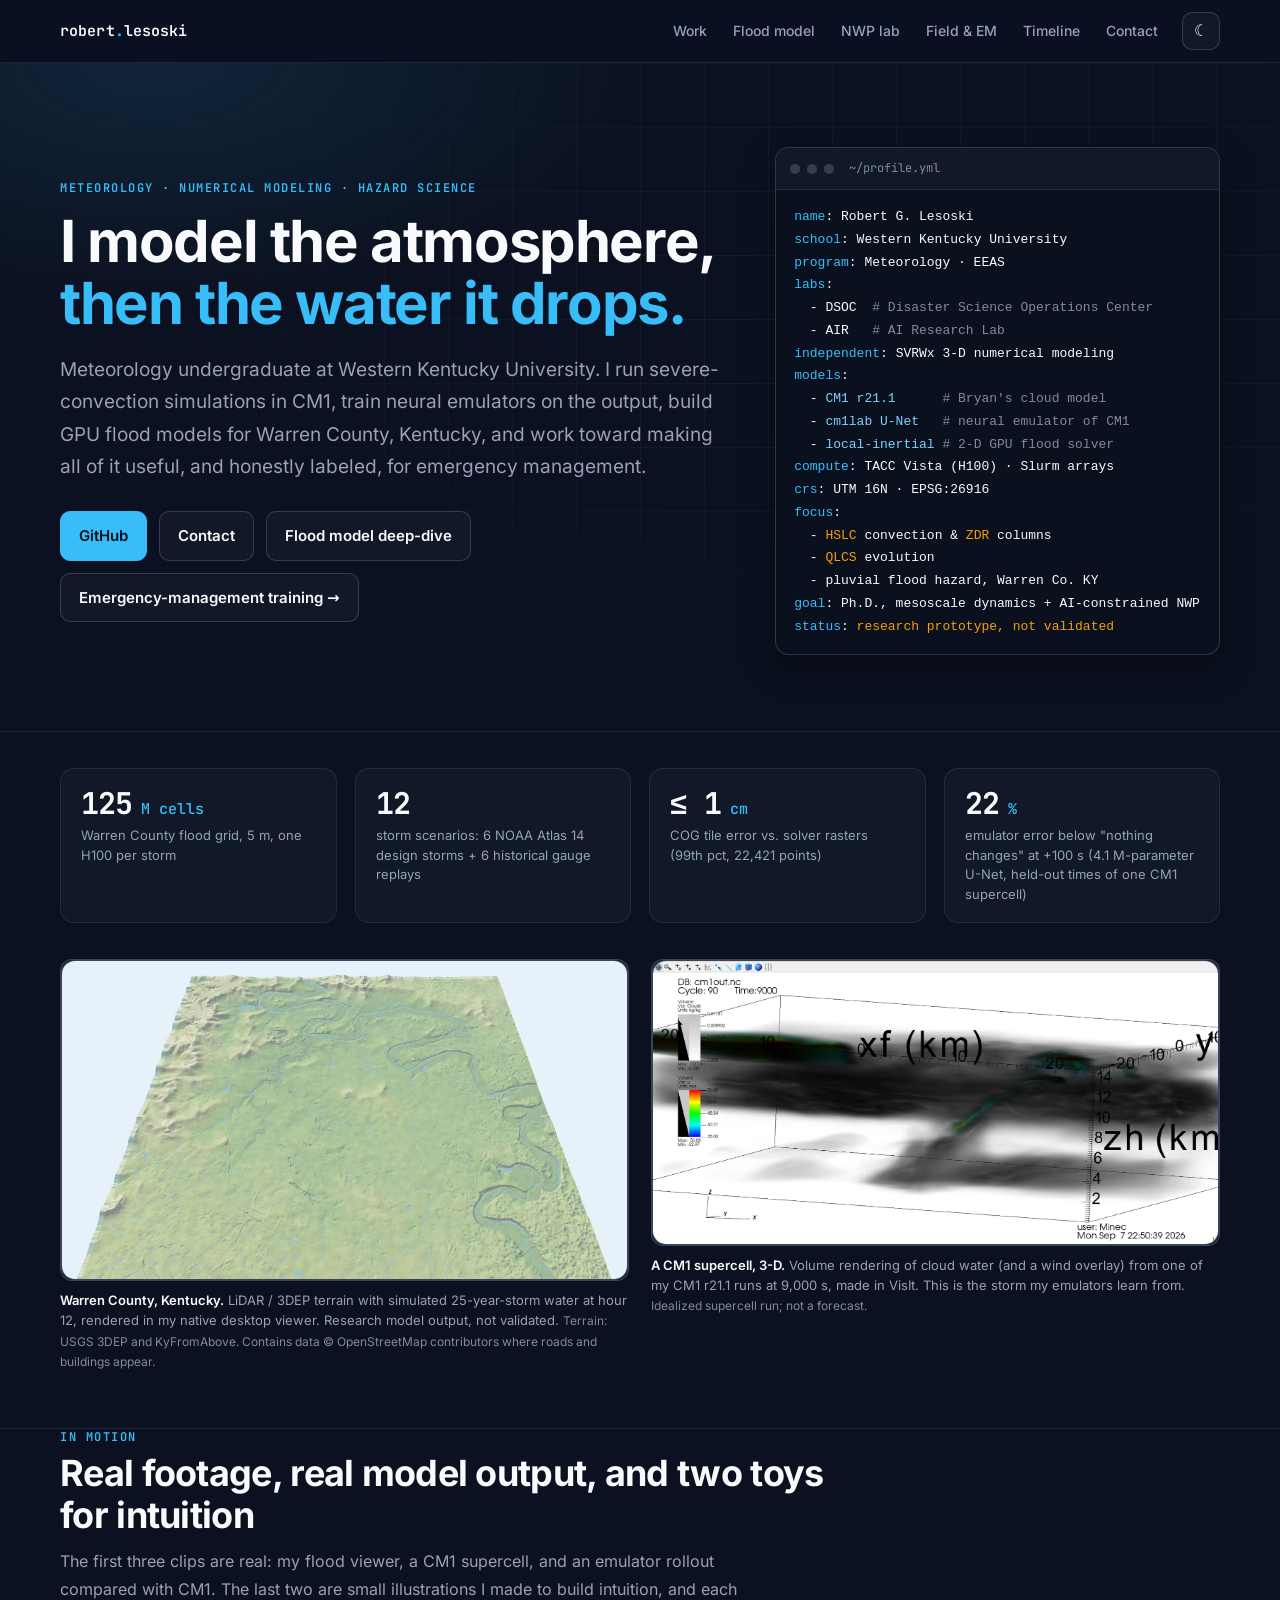
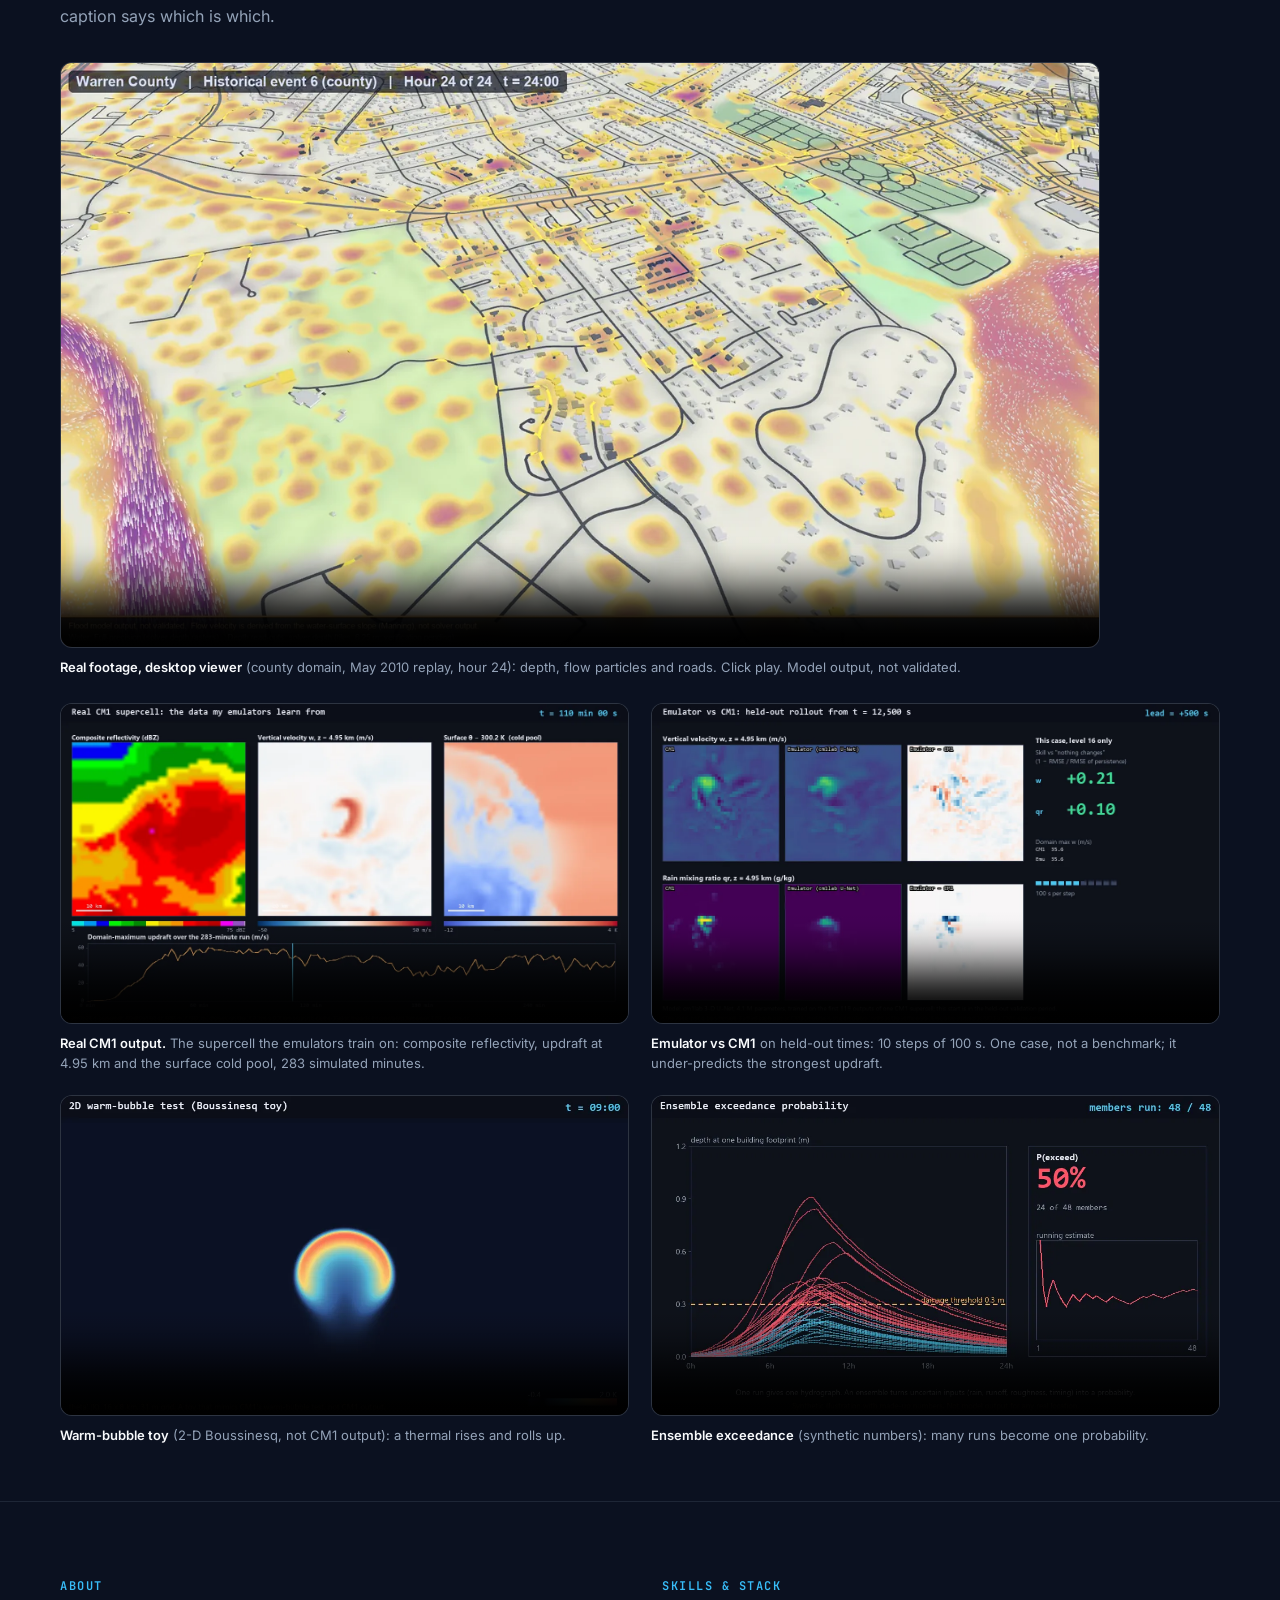
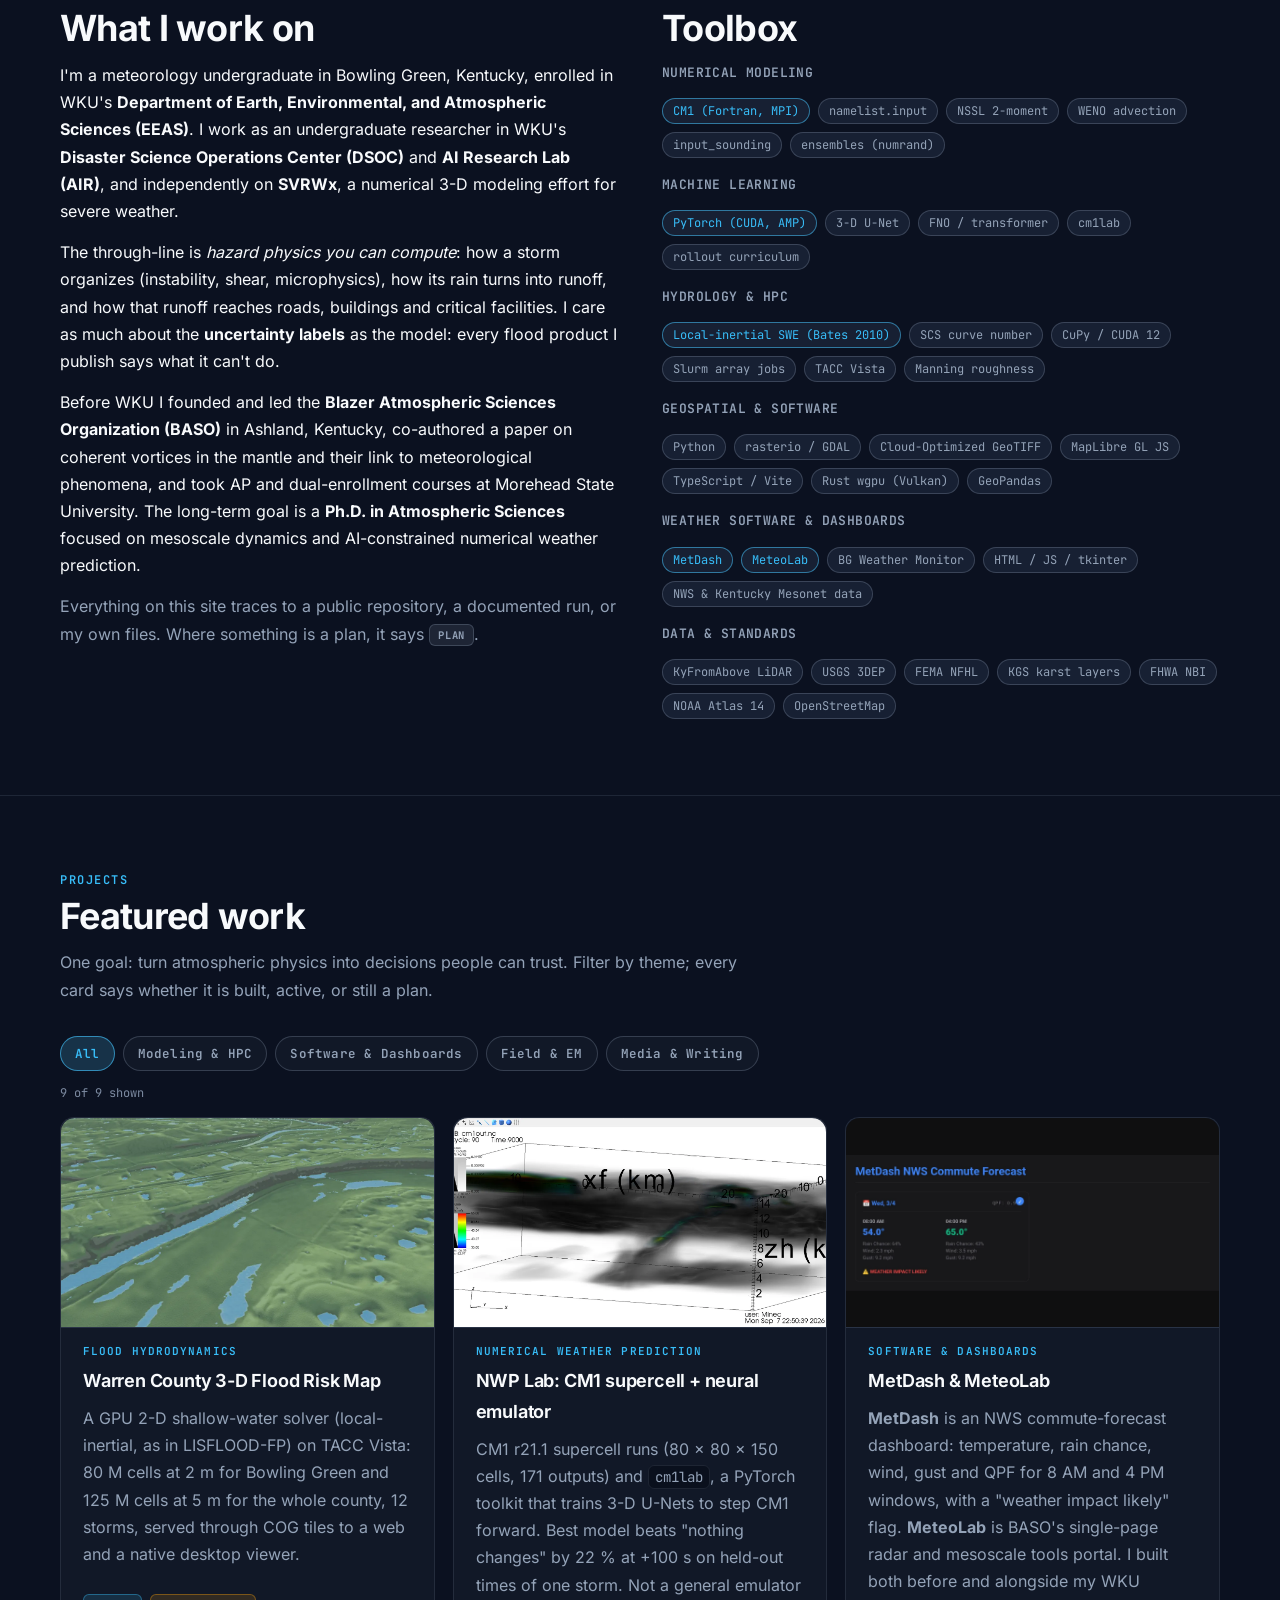
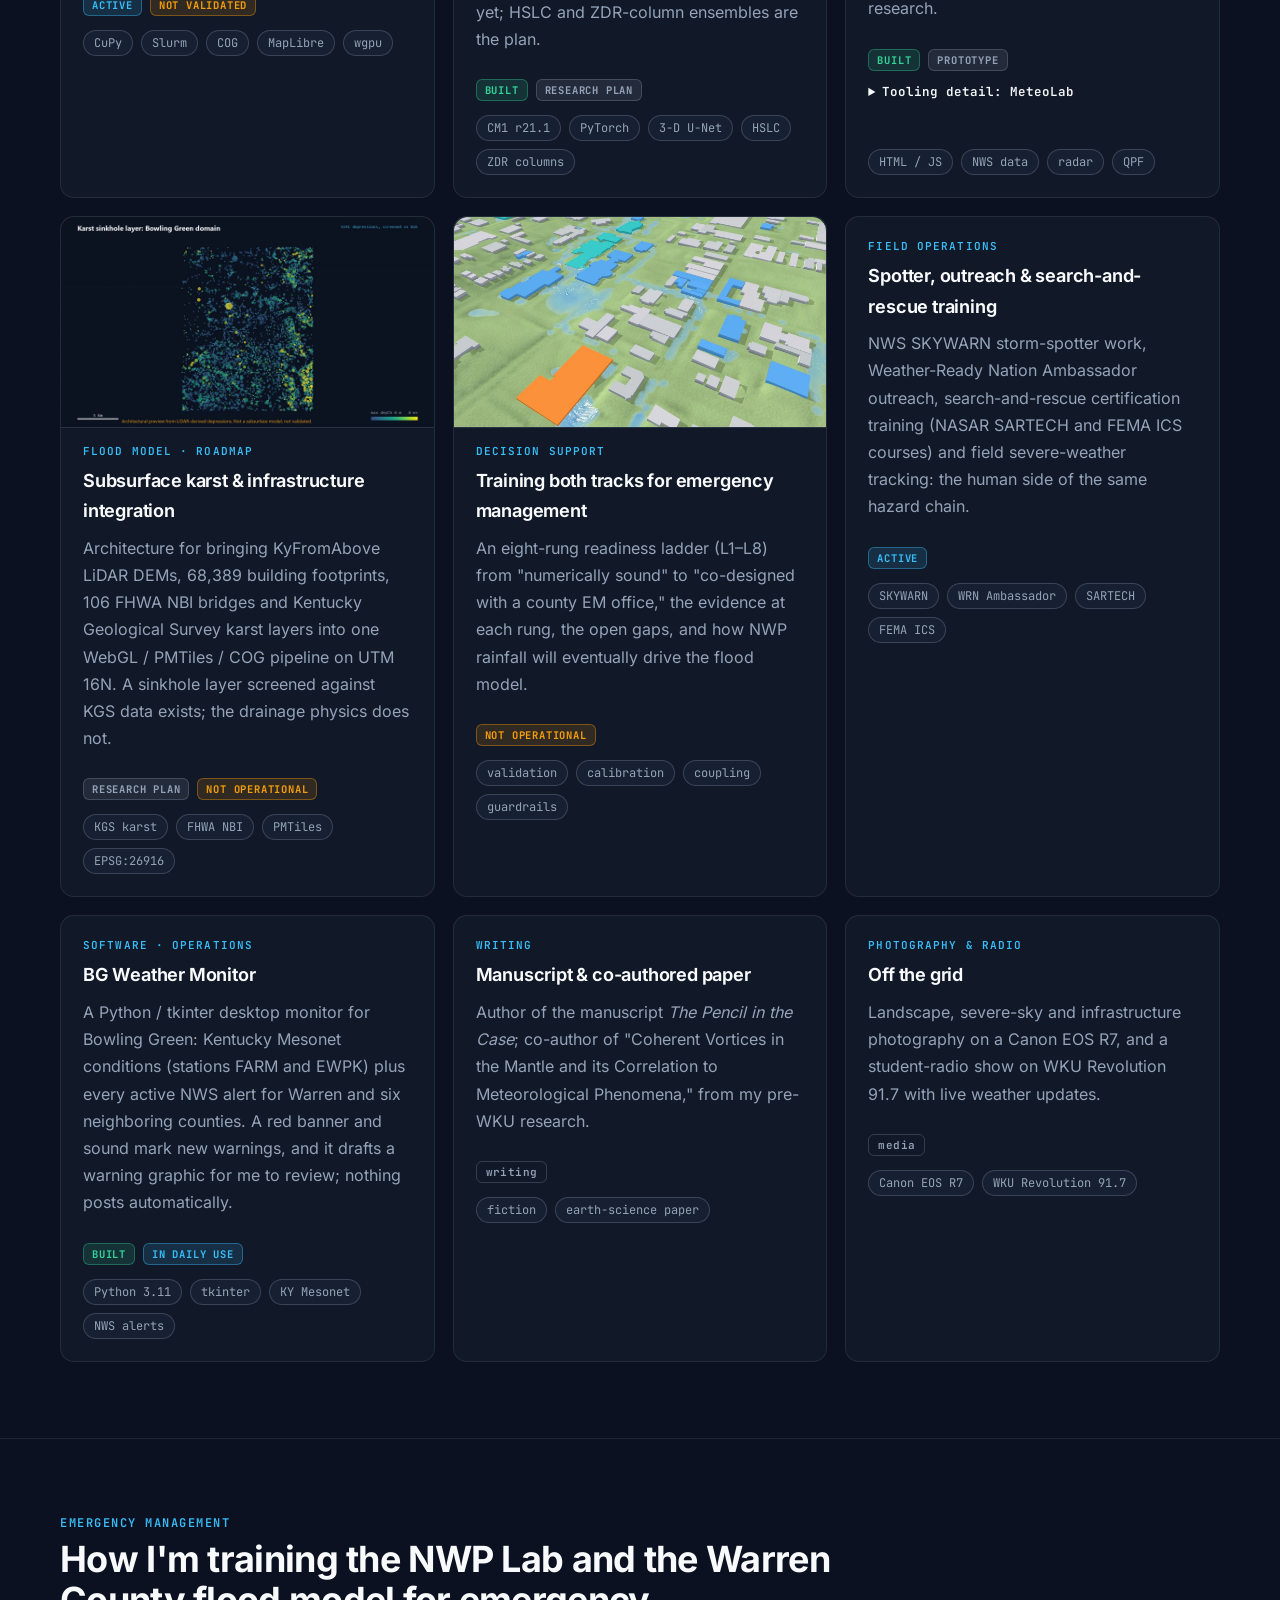
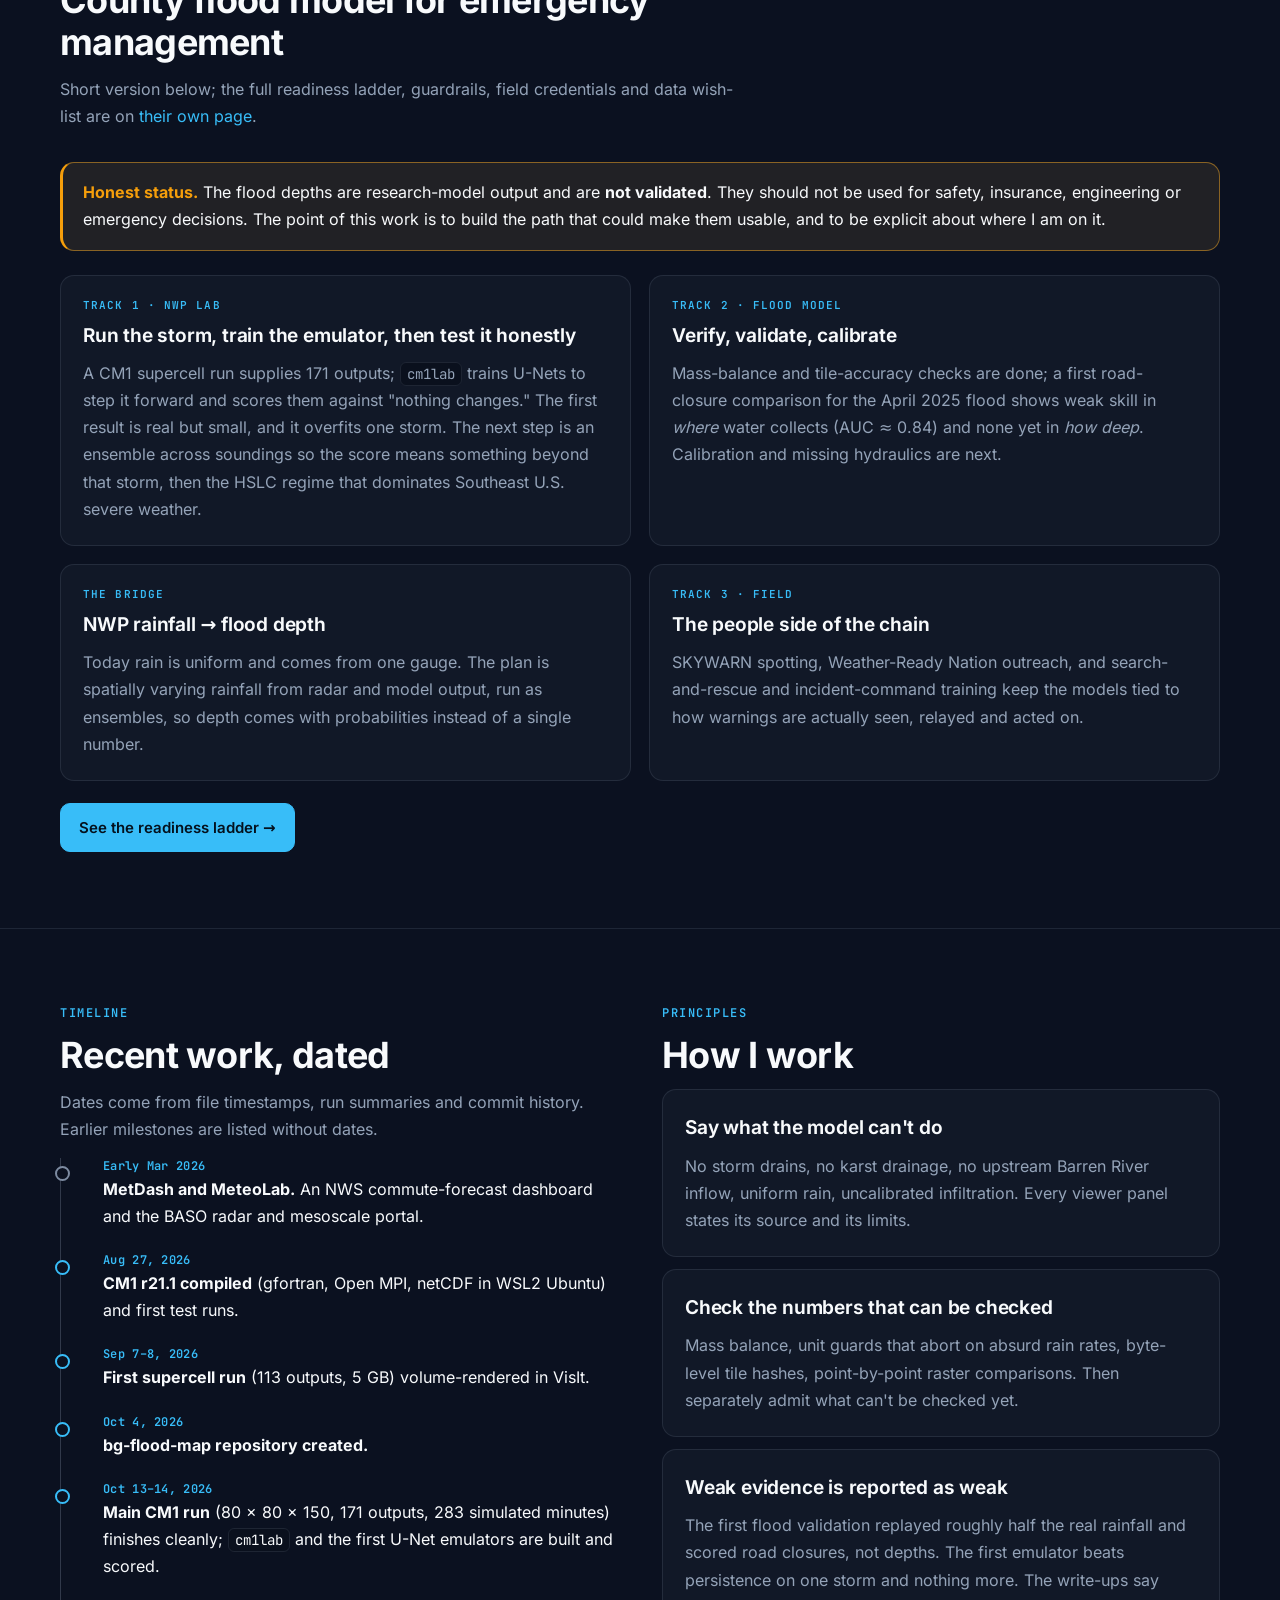
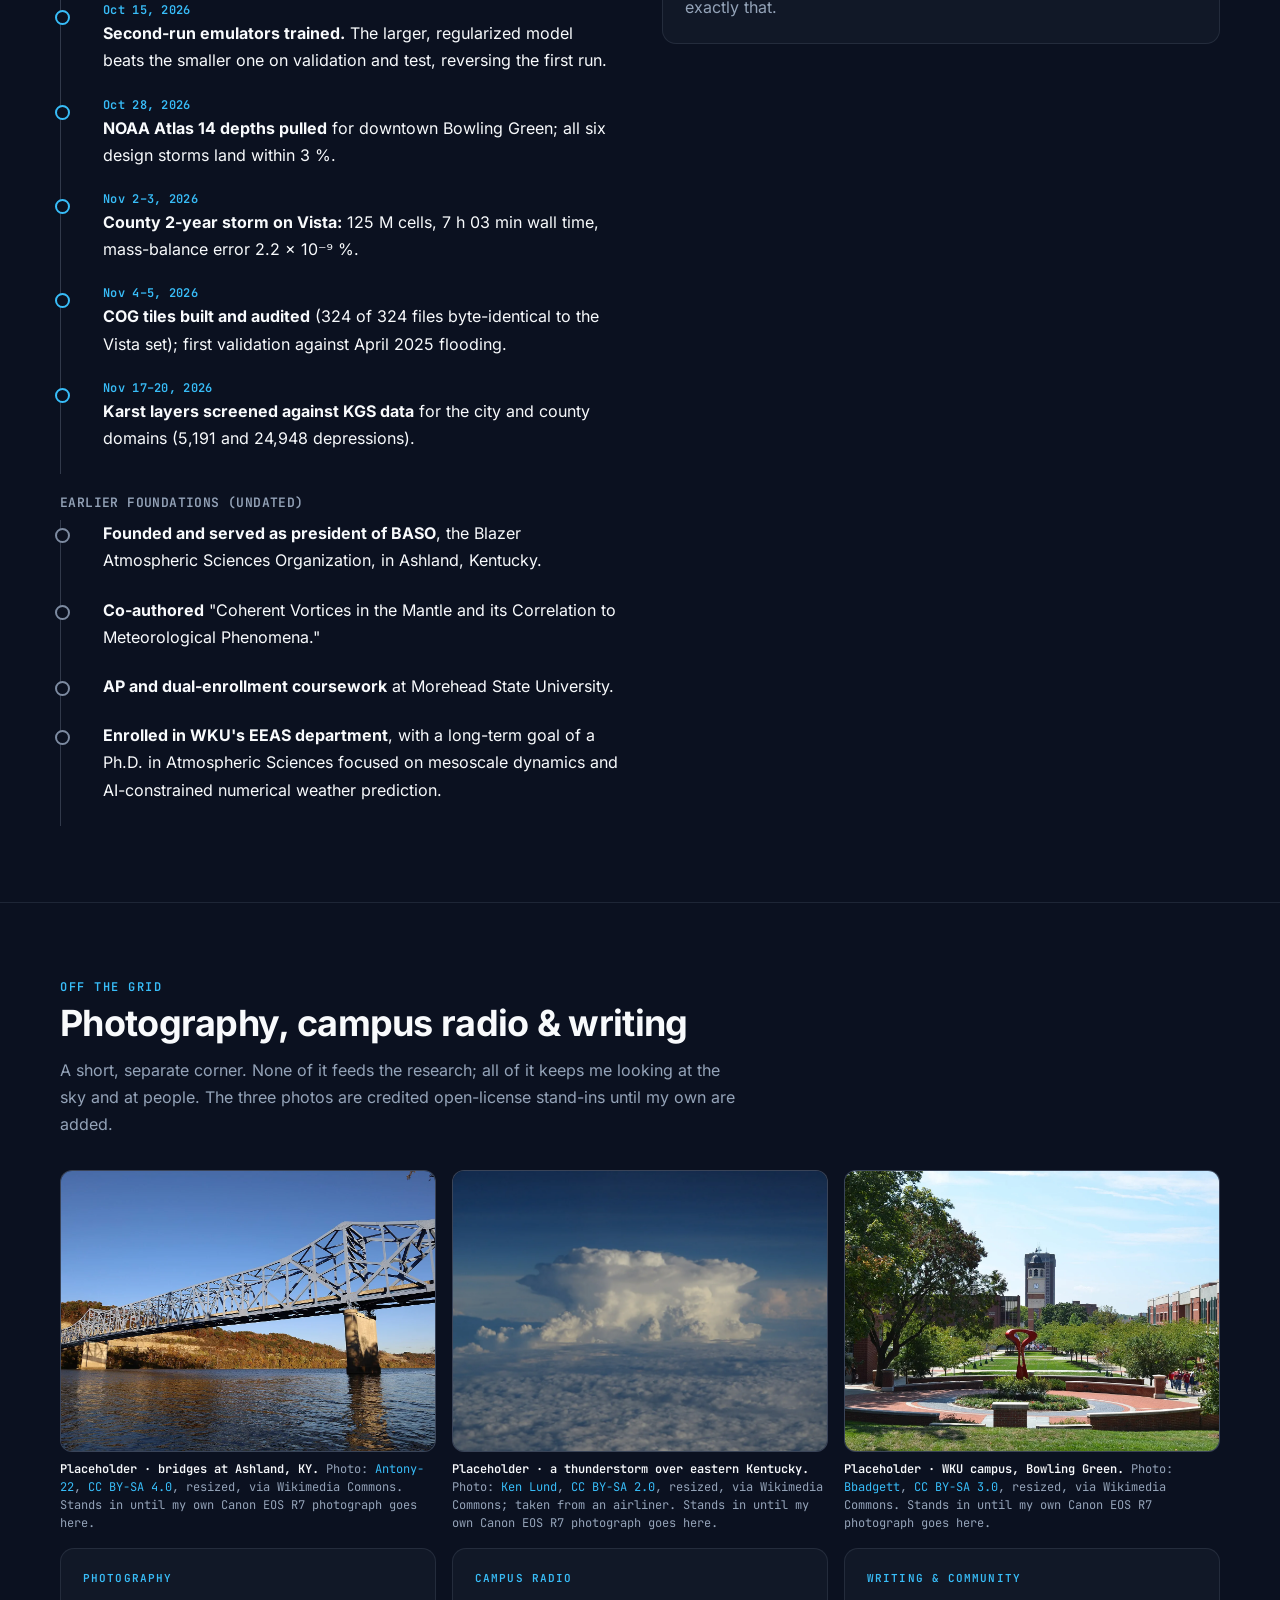
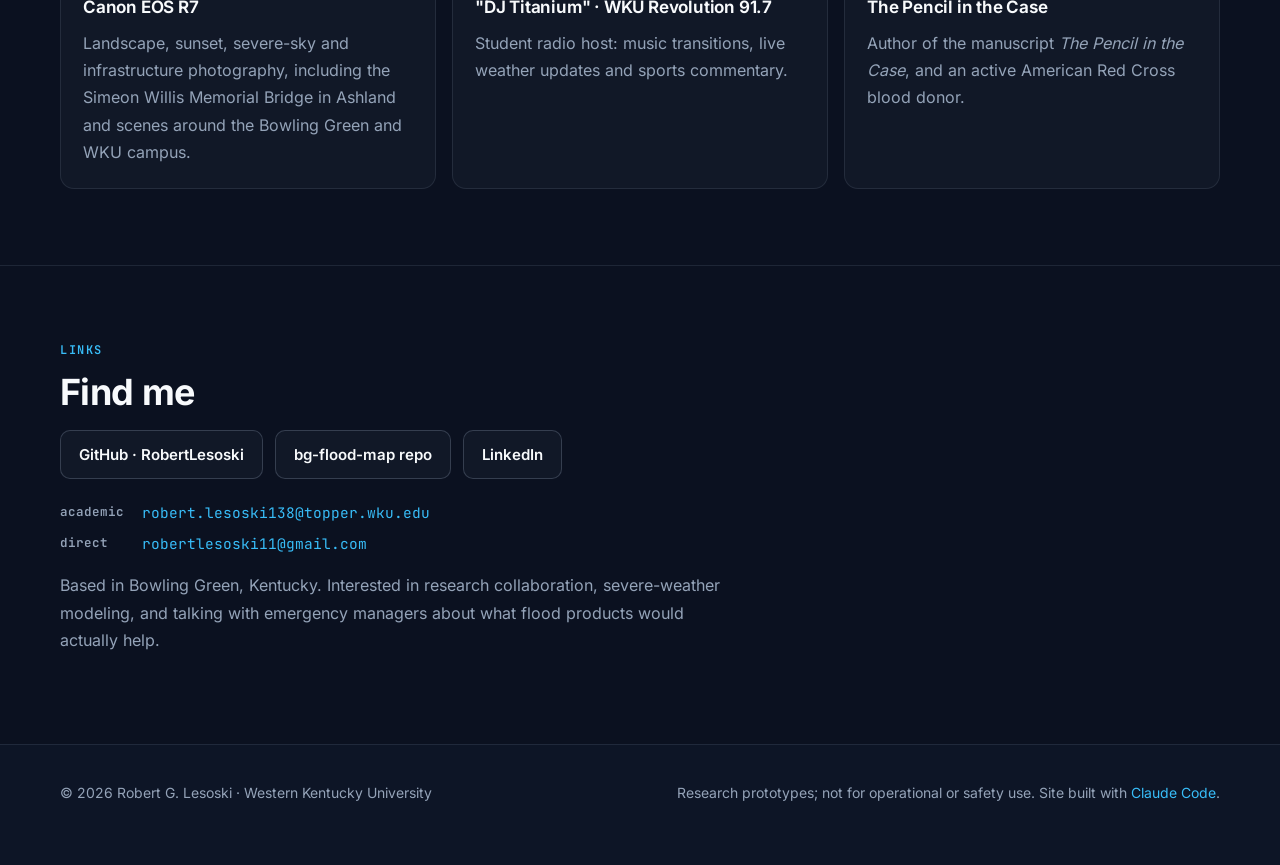
==== commit ecbe00de: "Add credited open-license placeholder photos and NWS event context - Home photo strip: three stand-i" ====
--- a/index.html
+++ b/index.html
@@ -388,25 +388,25 @@
 <section id="offgrid">
   <div class="wrap">
     <div class="sec-head reveal"><p class="eyebrow">Off the grid</p><h2>Photography, campus radio &amp; writing</h2>
-      <p class="muted">A short, separate corner. None of it feeds the research; all of it keeps me looking at the sky and at people.</p></div>
+      <p class="muted">A short, separate corner. None of it feeds the research; all of it keeps me looking at the sky and at people. The three photos are credited open-license stand-ins until my own are added.</p></div>
     <div class="bento">
       <figure class="photo reveal" data-fallback>
         <div class="frame" data-missing="">
-          <button class="lb" type="button" aria-label="Enlarge: bridge at sunset"><img src="assets/img/photo-bridge-sunset.webp" width="1200" height="900" loading="lazy" decoding="async" alt="A steel bridge silhouetted against a sunset sky over a river"></button>
-        </div>
-        <figcaption><b>Bridge study, sunset</b> · Ashland, KY · Canon EOS R7. Infrastructure and river light.</figcaption>
+          <button class="lb" type="button" aria-label="Enlarge: bridge over the Ohio River at Ashland"><img src="assets/img/photo-bridge-sunset.webp" width="1600" height="1067" loading="lazy" decoding="async" alt="A steel truss bridge over a wide river, lit by low sun against a blue sky with a golden hillside behind"></button>
+        </div>
+        <figcaption><b>Placeholder · bridges at Ashland, KY.</b> Photo: <a href="https://commons.wikimedia.org/wiki/File:Williamson_and_Willis_Bridges_2023g.jpg" rel="noopener">Antony-22</a>, <a href="https://creativecommons.org/licenses/by-sa/4.0/" rel="noopener">CC BY-SA 4.0</a>, resized, via Wikimedia Commons. Stands in until my own Canon EOS R7 photograph goes here.</figcaption>
       </figure>
       <figure class="photo reveal" data-fallback>
         <div class="frame" data-missing="">
-          <button class="lb" type="button" aria-label="Enlarge: convective sky structure"><img src="assets/img/photo-storm-sky.webp" width="1200" height="900" loading="lazy" decoding="async" alt="Towering convective clouds with a dark base and visible updraft structure"></button>
-        </div>
-        <figcaption><b>Convective sky structure</b> · Kentucky · Canon EOS R7. Updraft towers and a precipitation-free base.</figcaption>
+          <button class="lb" type="button" aria-label="Enlarge: cumulonimbus tower over Kentucky"><img src="assets/img/photo-storm-sky.webp" width="1600" height="1200" loading="lazy" decoding="async" alt="A cumulonimbus tower with a flat anvil top rising above a lower cloud deck, seen from an aircraft"></button>
+        </div>
+        <figcaption><b>Placeholder · a thunderstorm over eastern Kentucky.</b> Photo: <a href="https://commons.wikimedia.org/wiki/File:Thunderstorms_Over_Eastern_Kentucky_(14311792357).jpg" rel="noopener">Ken Lund</a>, <a href="https://creativecommons.org/licenses/by-sa/2.0/" rel="noopener">CC BY-SA 2.0</a>, resized, via Wikimedia Commons; taken from an airliner. Stands in until my own Canon EOS R7 photograph goes here.</figcaption>
       </figure>
       <figure class="photo reveal" data-fallback>
         <div class="frame" data-missing="">
-          <button class="lb" type="button" aria-label="Enlarge: campus at golden hour"><img src="assets/img/photo-campus-golden-hour.webp" width="1200" height="900" loading="lazy" decoding="async" alt="A university campus landscape in warm golden-hour light"></button>
-        </div>
-        <figcaption><b>Golden hour</b> · WKU campus, Bowling Green · Canon EOS R7.</figcaption>
+          <button class="lb" type="button" aria-label="Enlarge: WKU campus"><img src="assets/img/photo-campus-golden-hour.webp" width="1600" height="1060" loading="lazy" decoding="async" alt="WKU campus quad with a red sculpture, brick buildings and a clock tower under a blue sky"></button>
+        </div>
+        <figcaption><b>Placeholder · WKU campus, Bowling Green.</b> Photo: <a href="https://commons.wikimedia.org/wiki/File:WKU_Center_Campas.jpg" rel="noopener">Bbadgett</a>, <a href="https://creativecommons.org/licenses/by-sa/3.0/" rel="noopener">CC BY-SA 3.0</a>, resized, via Wikimedia Commons. Stands in until my own Canon EOS R7 photograph goes here.</figcaption>
       </figure>
       <div class="card reveal">
         <div class="kicker">Photography</div>
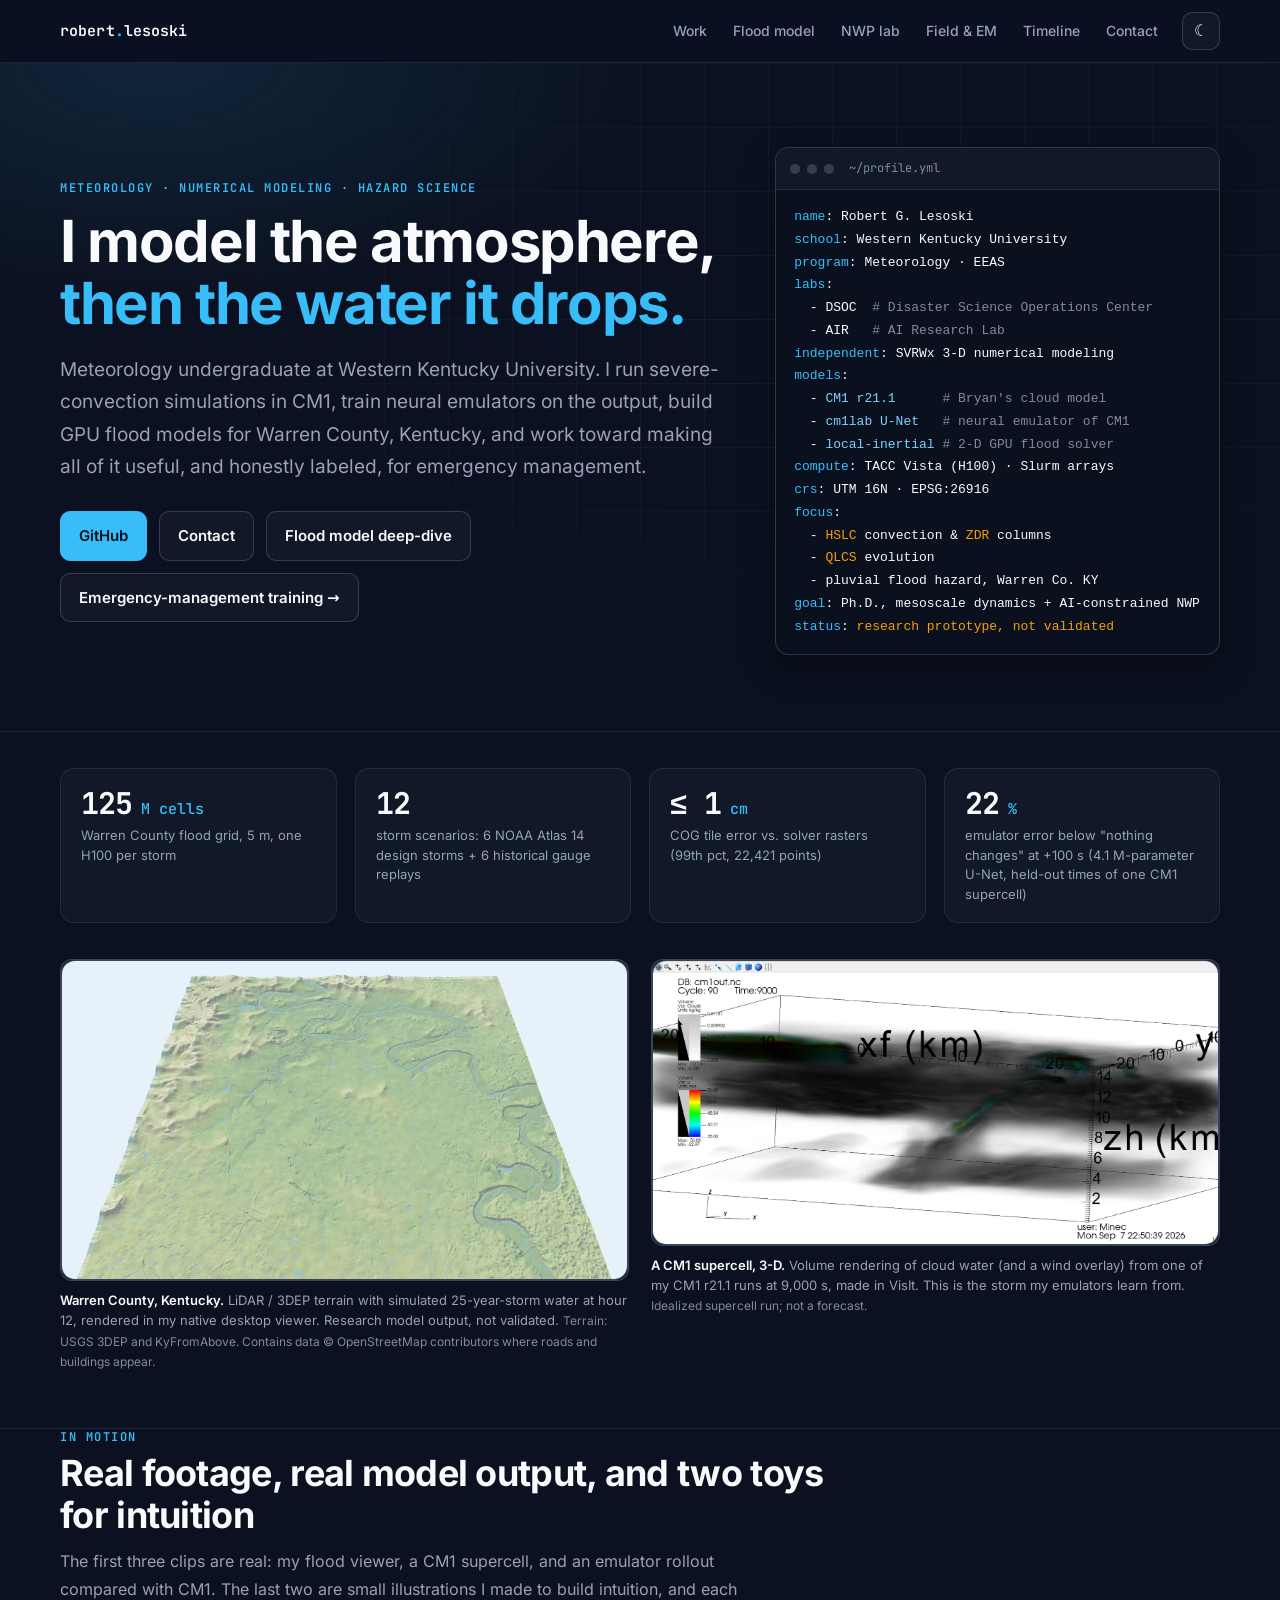
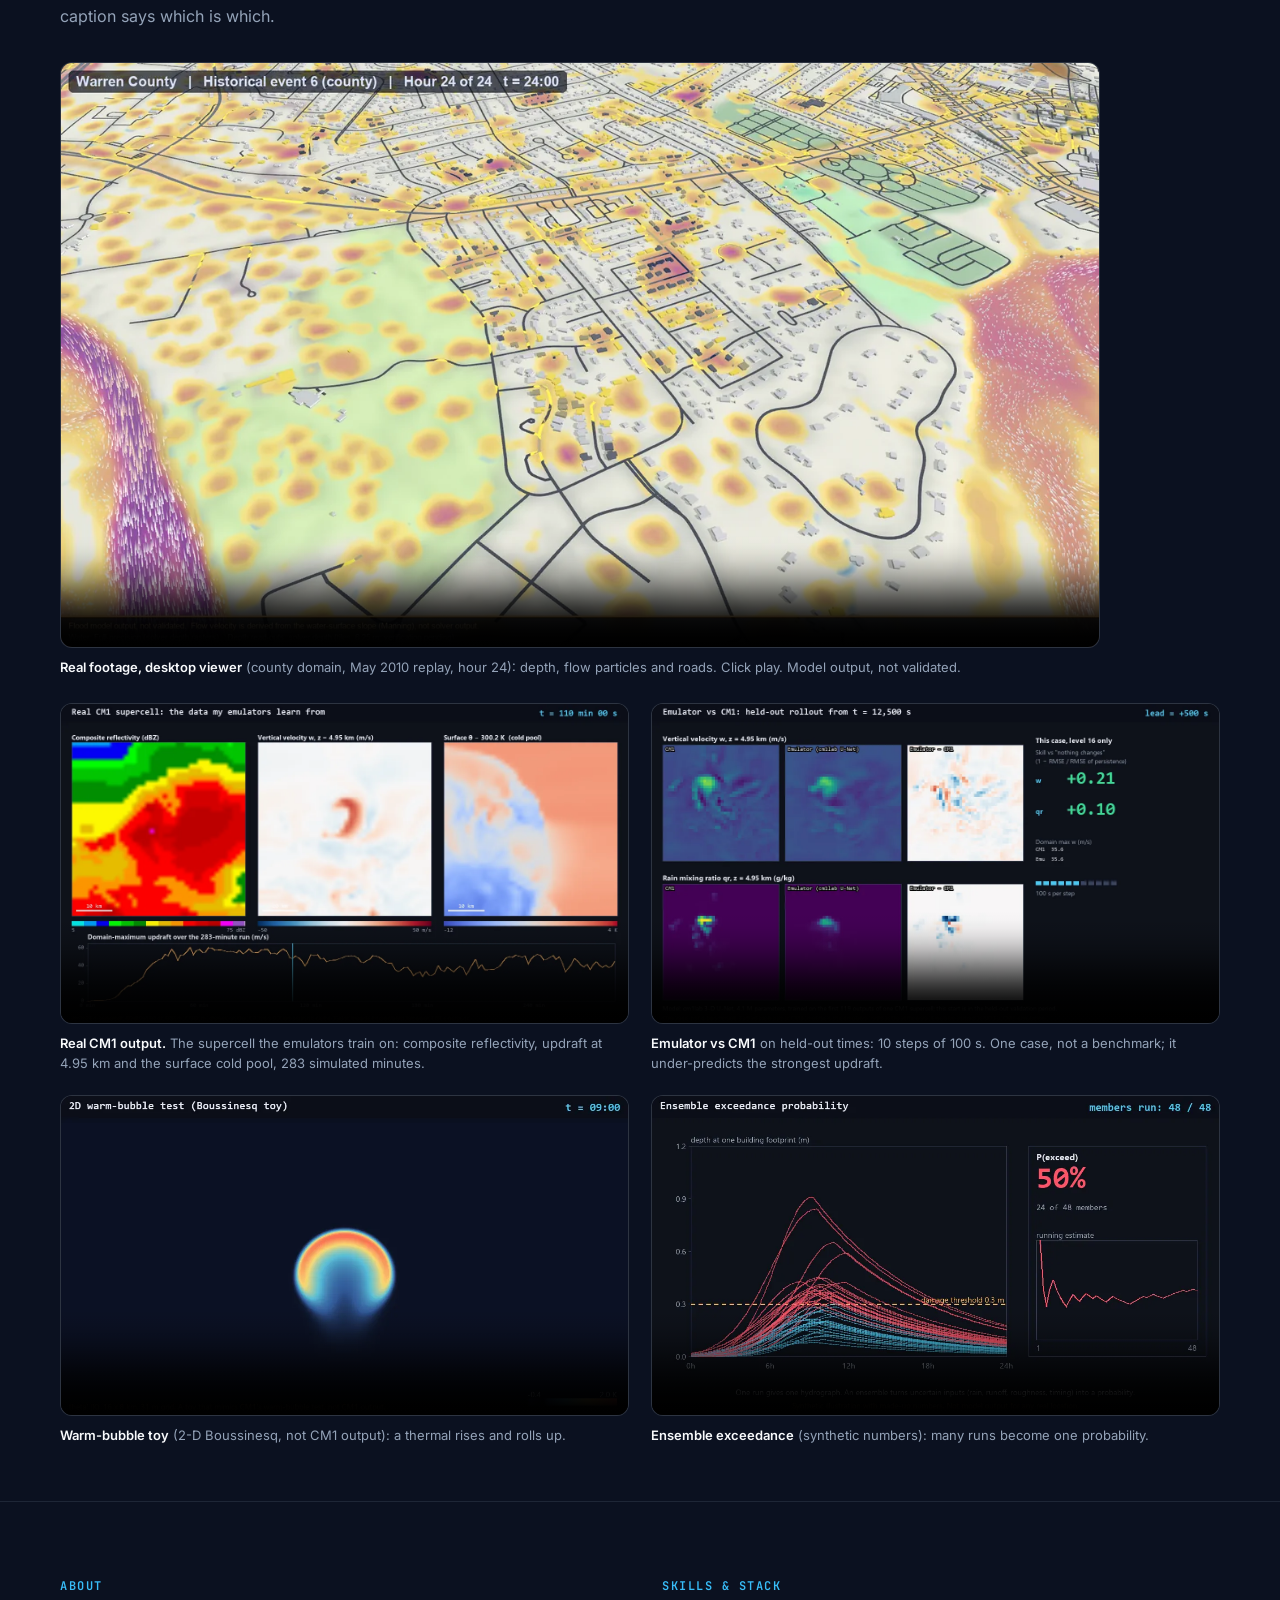
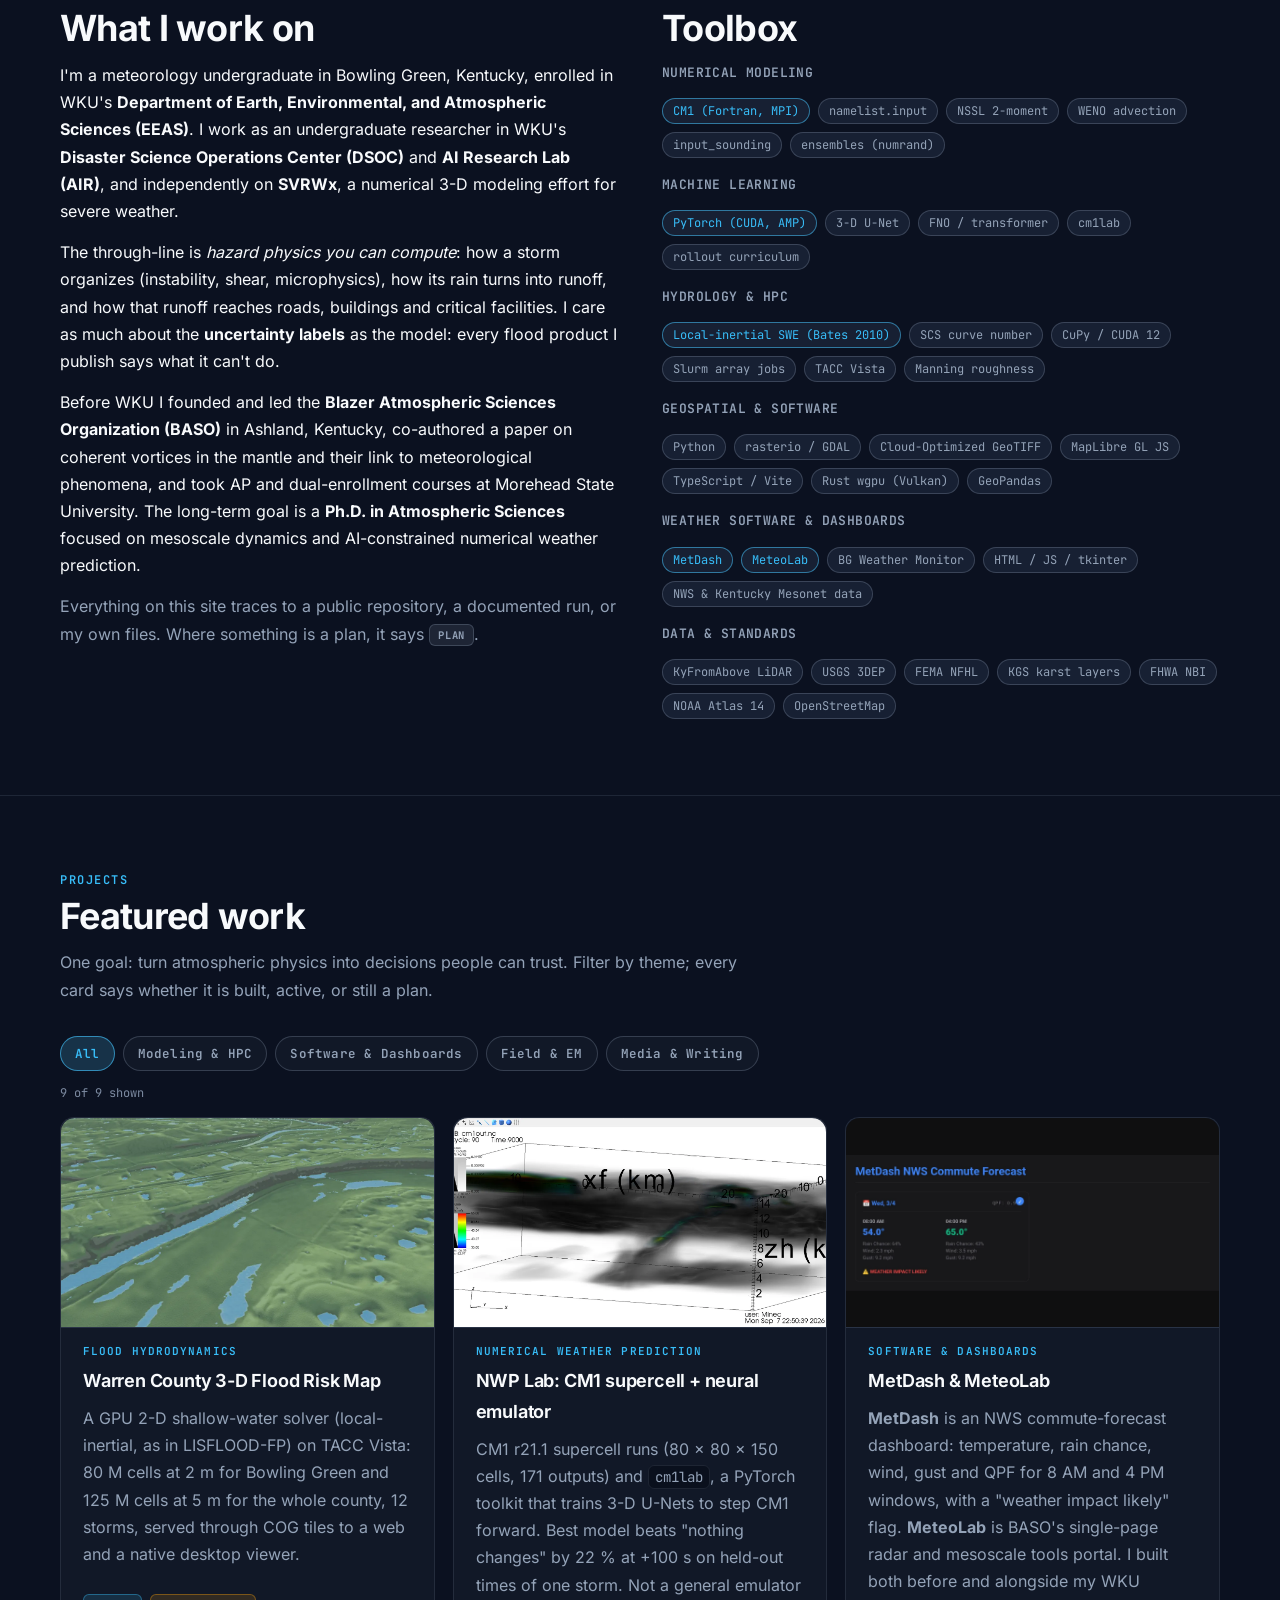
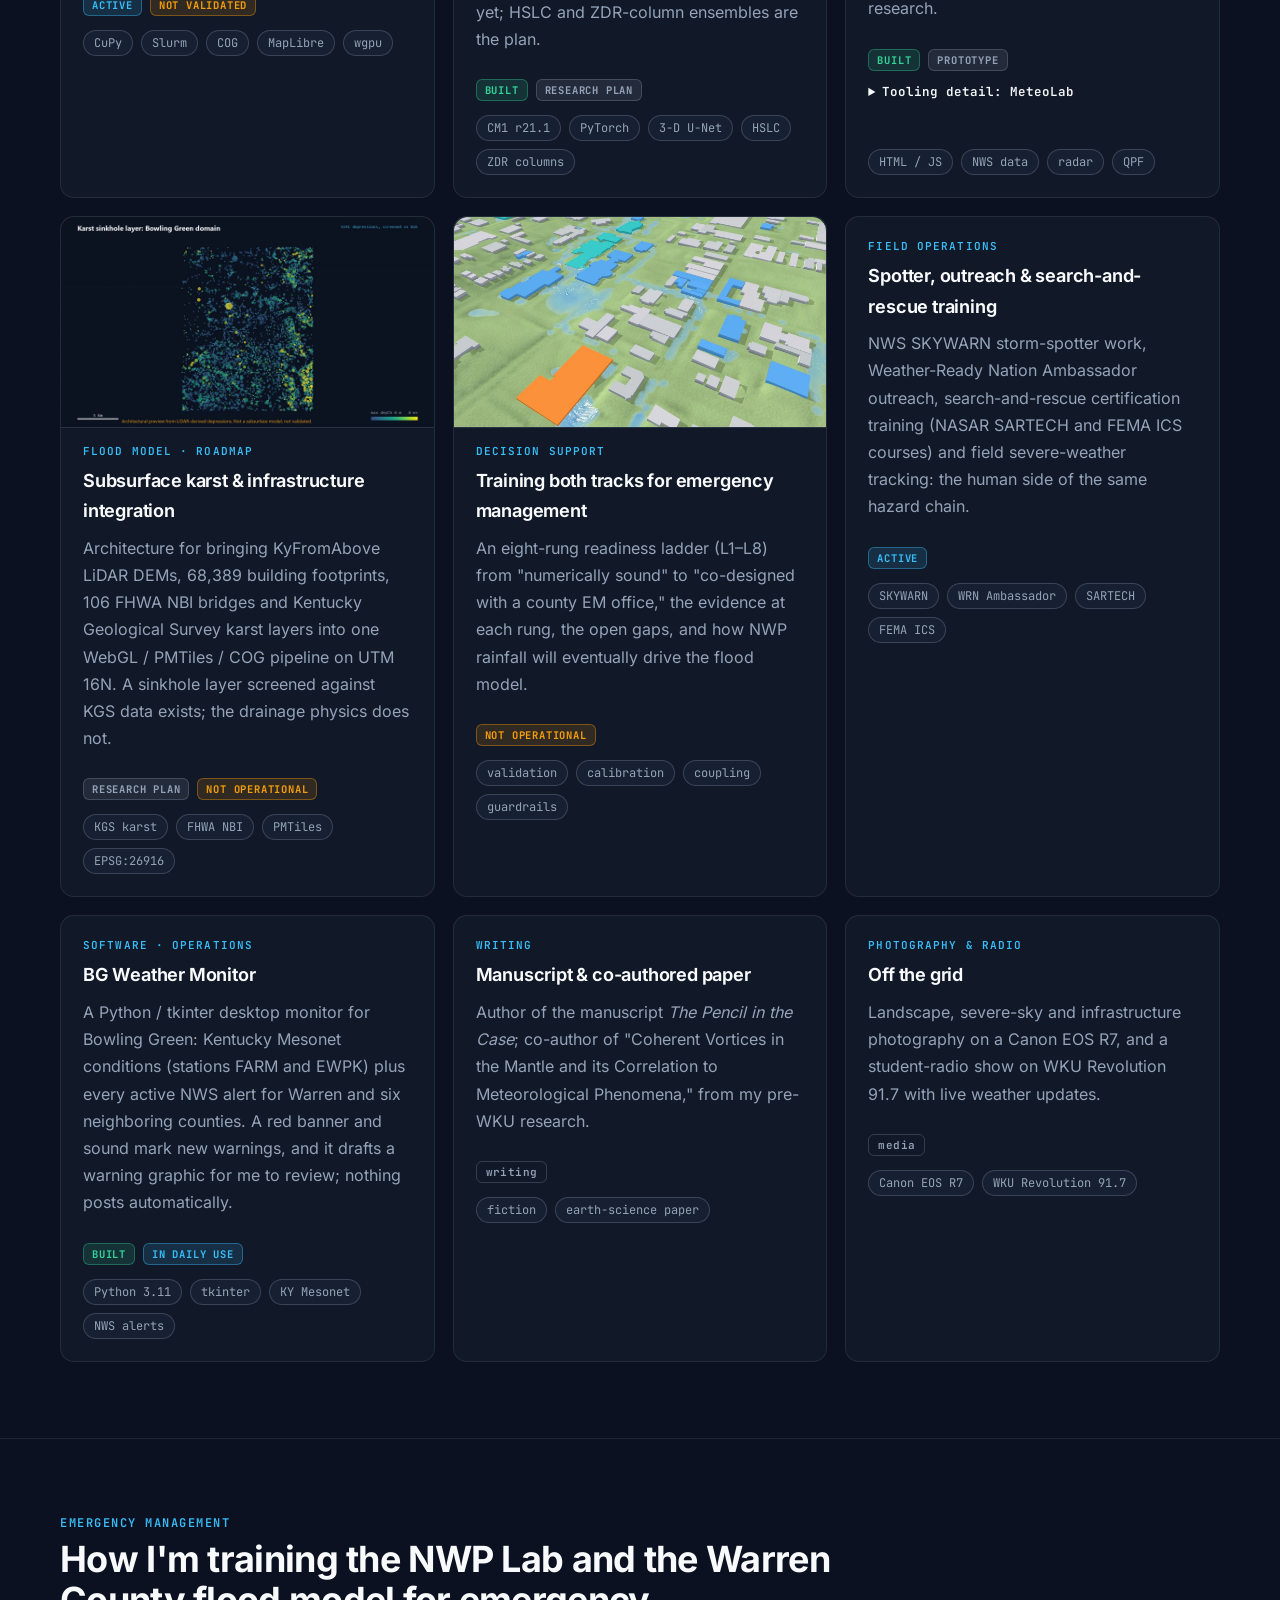
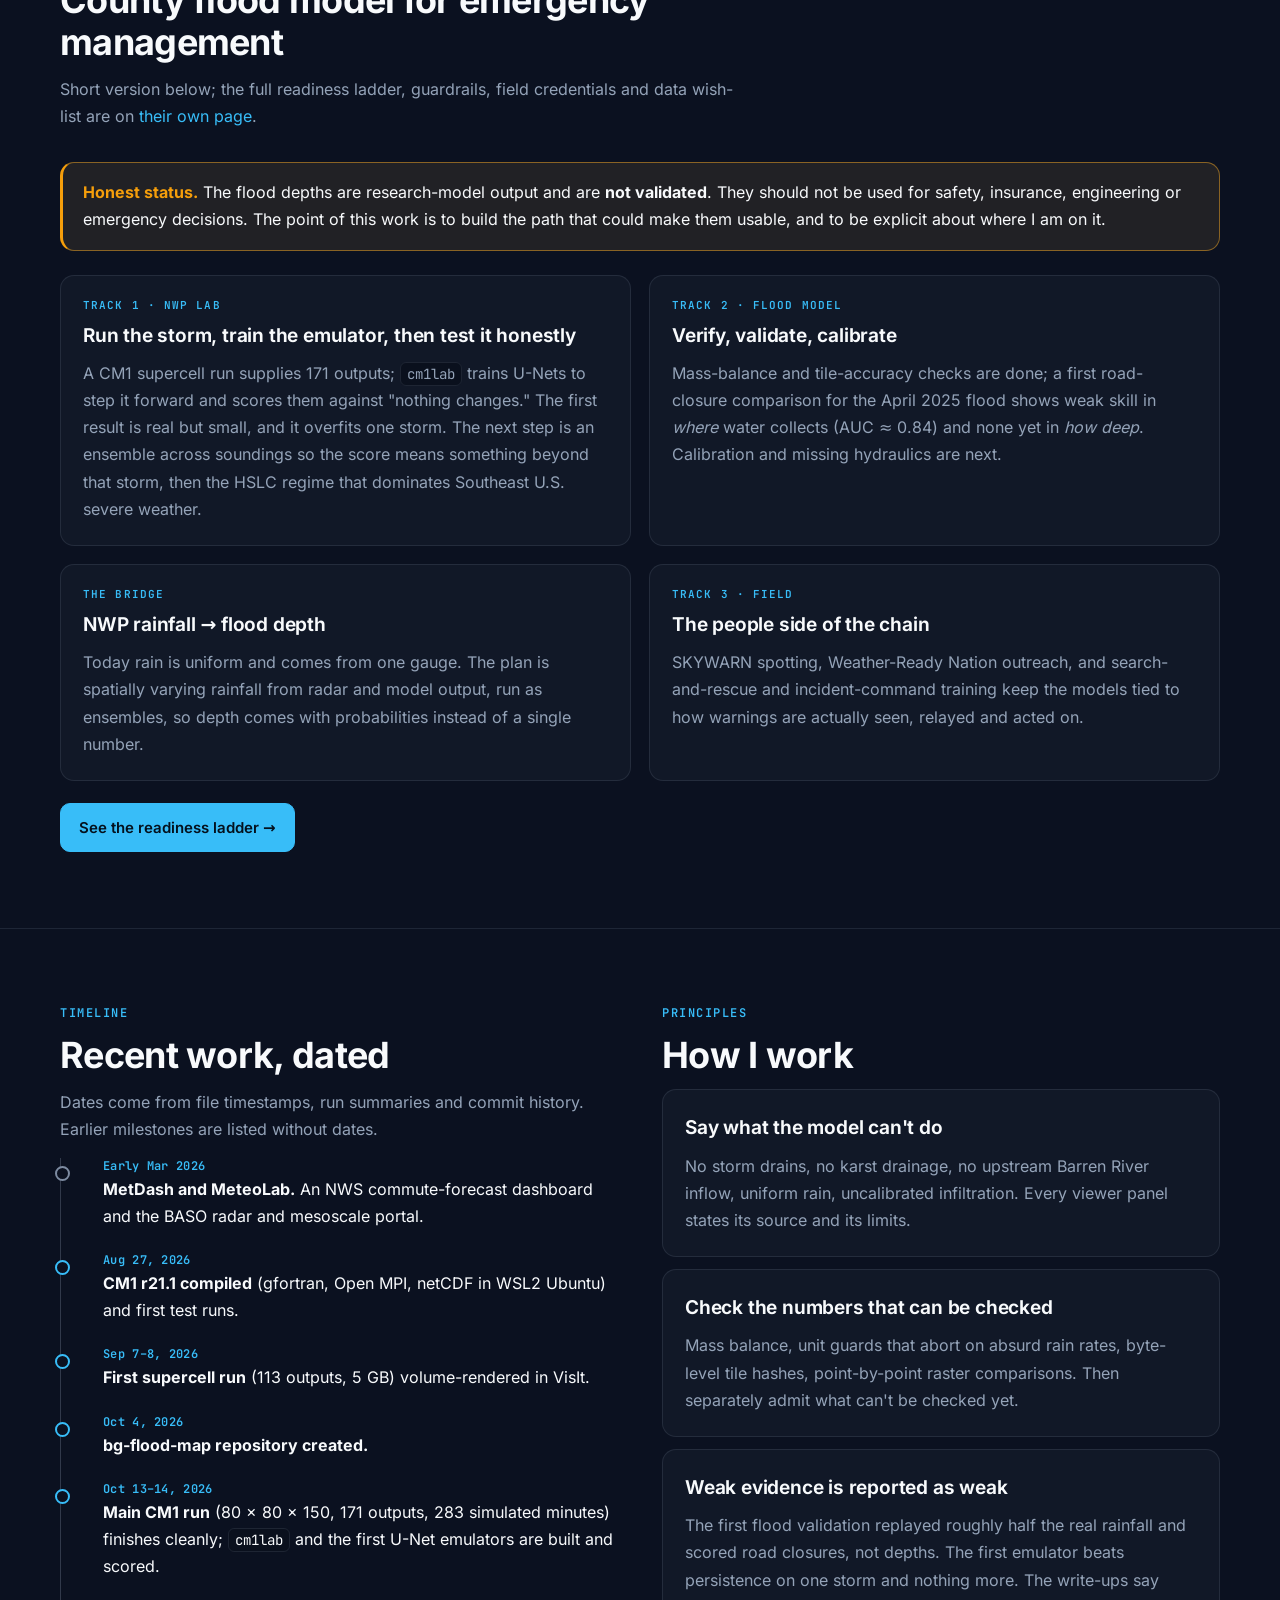
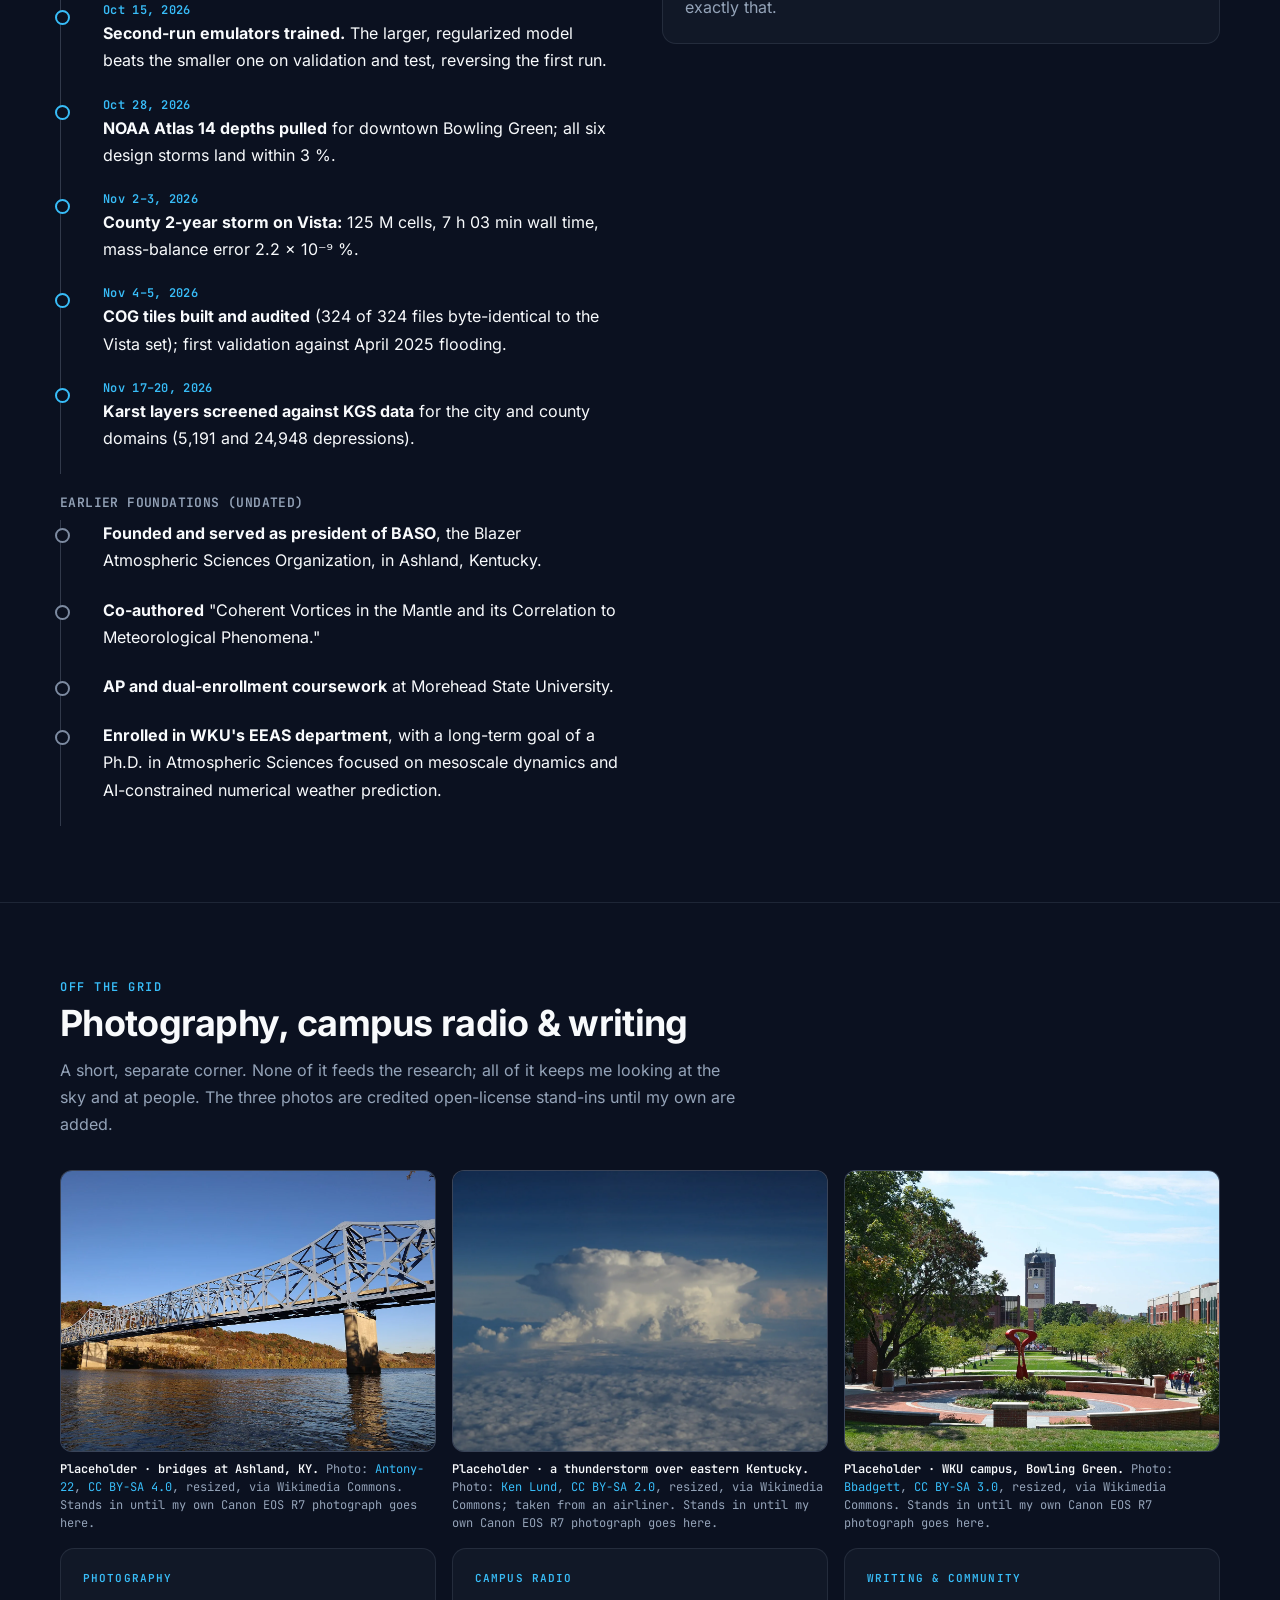
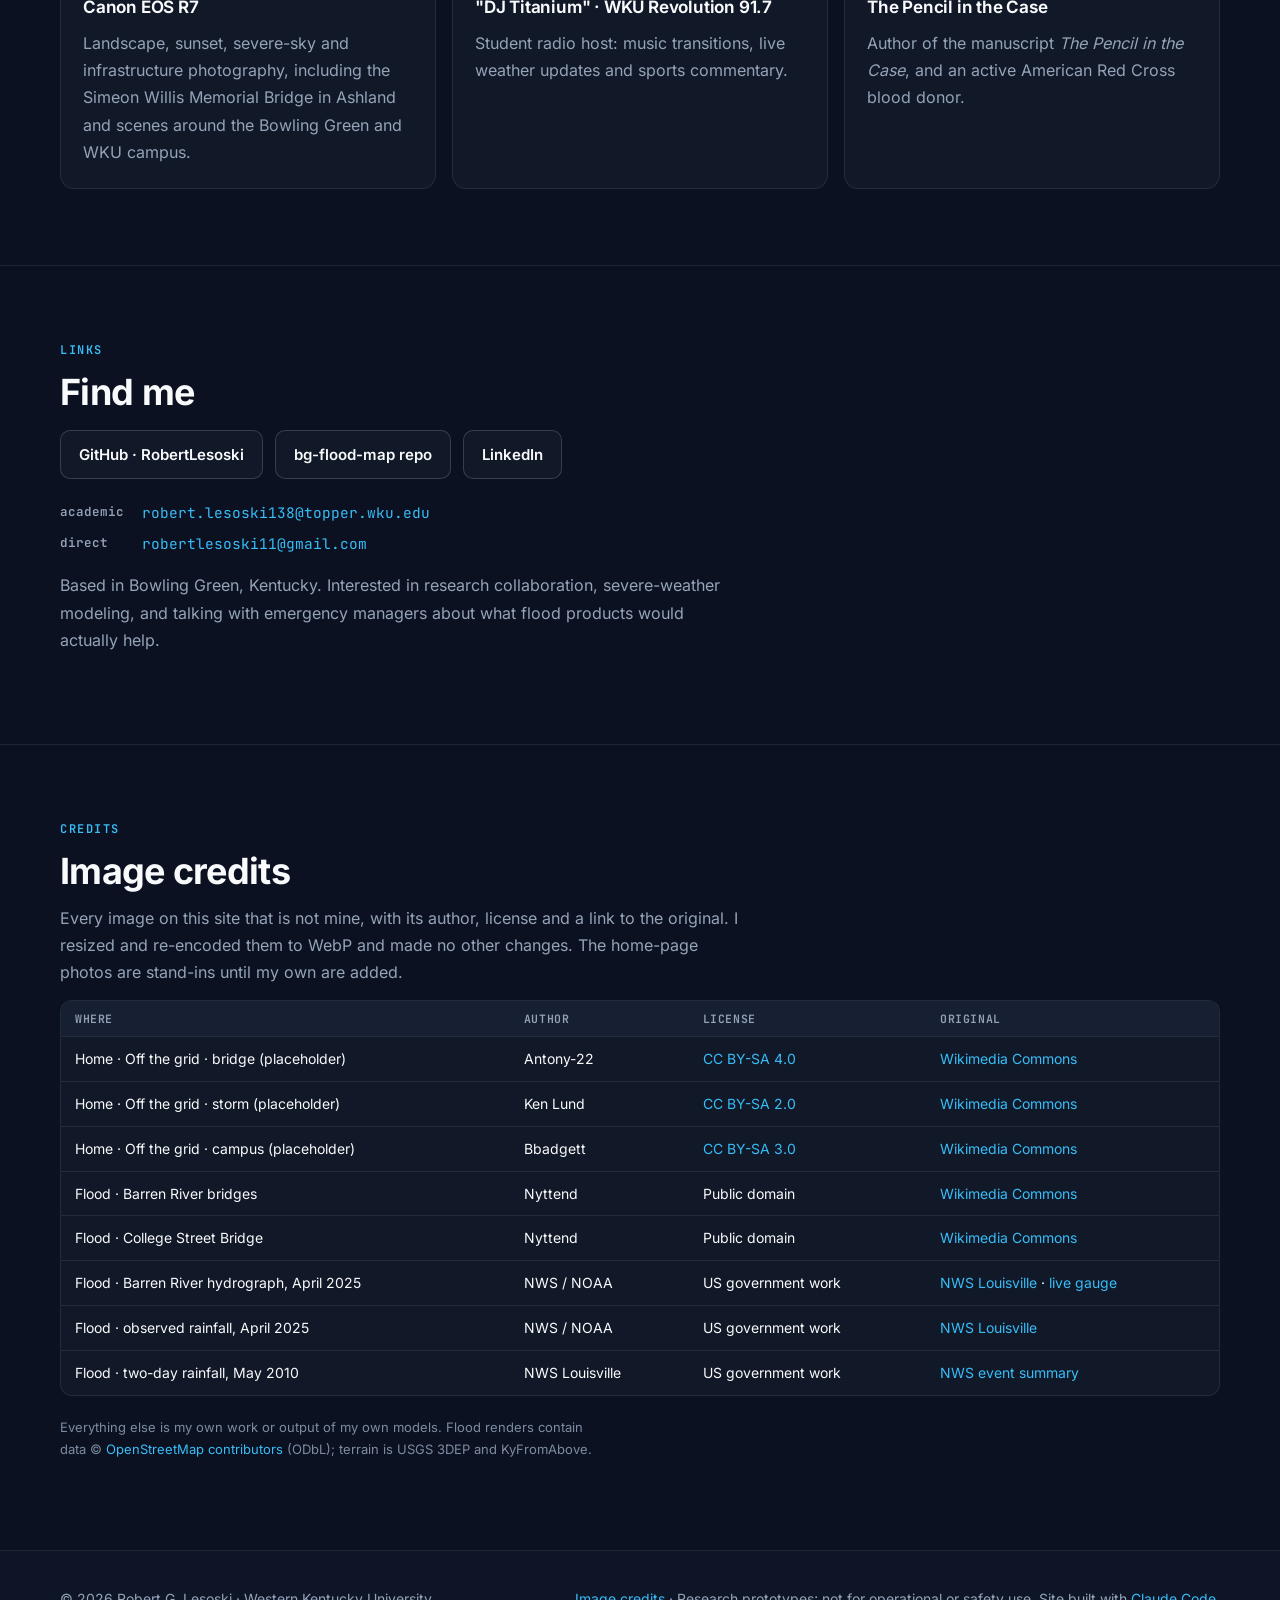
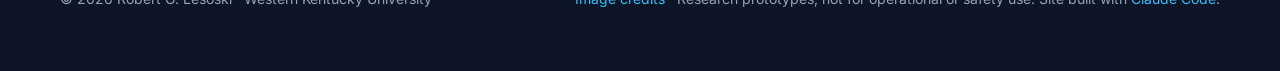
==== commit ae839ced: "Add Barren River photos and a full image-credits section - Flood page: two public-domain photographs" ====
--- a/index.html
+++ b/index.html
@@ -445,12 +445,34 @@
   </div>
 </section>
 
+<!-- ================= IMAGE CREDITS ================= -->
+<section id="credits">
+  <div class="wrap reveal">
+    <p class="eyebrow">Credits</p>
+    <h2>Image credits</h2>
+    <p class="muted">Every image on this site that is not mine, with its author, license and a link to the original. I resized and re-encoded them to WebP and made no other changes. The home-page photos are stand-ins until my own are added.</p>
+    <div class="tbl-wrap"><table>
+      <thead><tr><th>Where</th><th>Author</th><th>License</th><th>Original</th></tr></thead>
+      <tbody>
+      <tr><td>Home · Off the grid · bridge (placeholder)</td><td>Antony-22</td><td><a href="https://creativecommons.org/licenses/by-sa/4.0/" rel="noopener">CC BY-SA 4.0</a></td><td><a href="https://commons.wikimedia.org/wiki/File:Williamson_and_Willis_Bridges_2023g.jpg" rel="noopener">Wikimedia Commons</a></td></tr>
+      <tr><td>Home · Off the grid · storm (placeholder)</td><td>Ken Lund</td><td><a href="https://creativecommons.org/licenses/by-sa/2.0/" rel="noopener">CC BY-SA 2.0</a></td><td><a href="https://commons.wikimedia.org/wiki/File:Thunderstorms_Over_Eastern_Kentucky_(14311792357).jpg" rel="noopener">Wikimedia Commons</a></td></tr>
+      <tr><td>Home · Off the grid · campus (placeholder)</td><td>Bbadgett</td><td><a href="https://creativecommons.org/licenses/by-sa/3.0/" rel="noopener">CC BY-SA 3.0</a></td><td><a href="https://commons.wikimedia.org/wiki/File:WKU_Center_Campas.jpg" rel="noopener">Wikimedia Commons</a></td></tr>
+      <tr><td>Flood · Barren River bridges</td><td>Nyttend</td><td>Public domain</td><td><a href="https://commons.wikimedia.org/wiki/File:Barren_River_L%26N_Bridge_with_road_bridge.jpg" rel="noopener">Wikimedia Commons</a></td></tr>
+      <tr><td>Flood · College Street Bridge</td><td>Nyttend</td><td>Public domain</td><td><a href="https://commons.wikimedia.org/wiki/File:College_Street_Bridge,_Bowling_Green.jpg" rel="noopener">Wikimedia Commons</a></td></tr>
+      <tr><td>Flood · Barren River hydrograph, April 2025</td><td>NWS / NOAA</td><td>US government work</td><td><a href="https://www.weather.gov/lmk/HistoricRainfallFloodingApril2-62025" rel="noopener">NWS Louisville</a> · <a href="https://water.noaa.gov/gauges/bwgk2" rel="noopener">live gauge</a></td></tr>
+      <tr><td>Flood · observed rainfall, April 2025</td><td>NWS / NOAA</td><td>US government work</td><td><a href="https://www.weather.gov/lmk/HistoricRainfallFloodingApril2-62025" rel="noopener">NWS Louisville</a></td></tr>
+      <tr><td>Flood · two-day rainfall, May 2010</td><td>NWS Louisville</td><td>US government work</td><td><a href="https://www.weather.gov/lmk/flood_050210_how_it_happened" rel="noopener">NWS event summary</a></td></tr>
+      </tbody></table></div>
+    <p class="note">Everything else is my own work or output of my own models. Flood renders contain data © <a href="https://www.openstreetmap.org/copyright" rel="noopener">OpenStreetMap contributors</a> (ODbL); terrain is USGS 3DEP and KyFromAbove.</p>
+  </div>
+</section>
+
 </main>
 
 <footer class="site-footer">
   <div class="wrap">
     <p>© <span id="yr">2026</span> Robert G. Lesoski · Western Kentucky University</p>
-    <p>Research prototypes; not for operational or safety use. Site built with <a href="https://claude.com/claude-code" rel="noopener">Claude Code</a>.</p>
+    <p><a href="#credits">Image credits</a> · Research prototypes; not for operational or safety use. Site built with <a href="https://claude.com/claude-code" rel="noopener">Claude Code</a>.</p>
   </div>
 </footer>
 
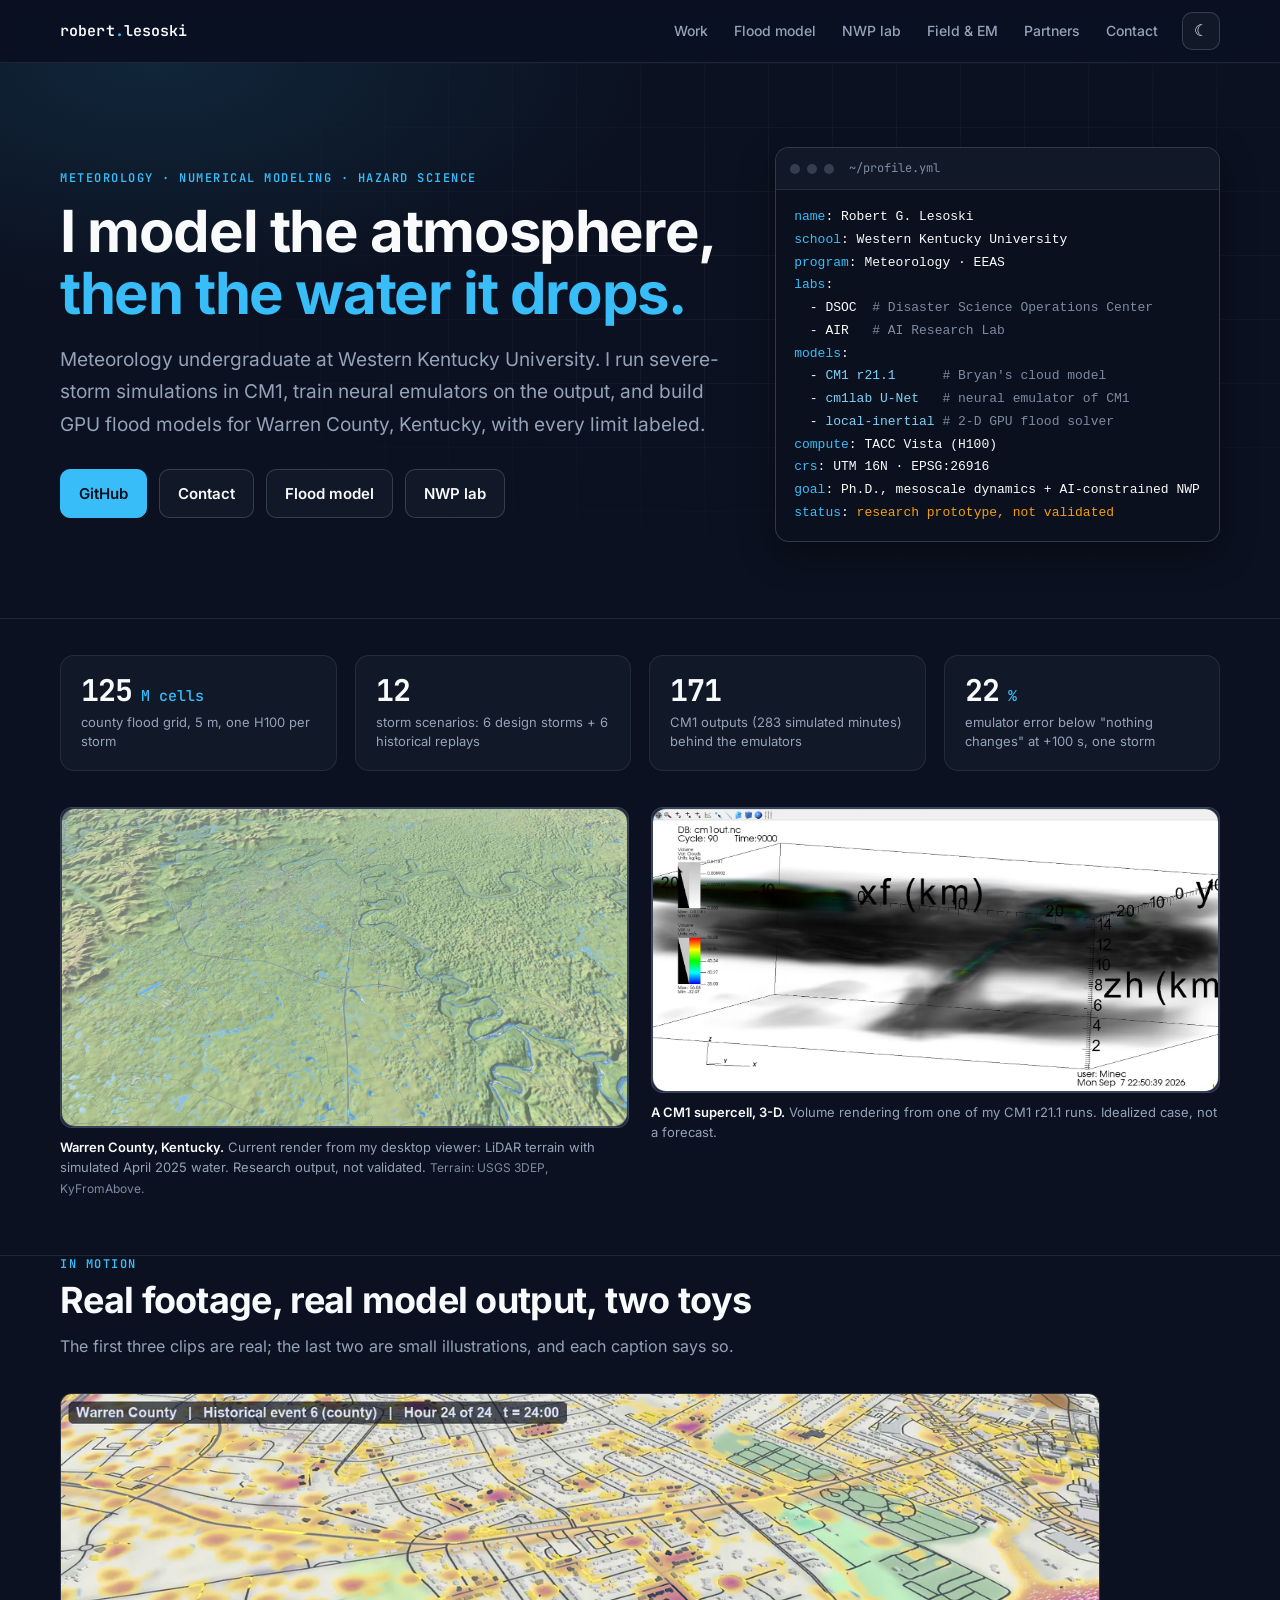
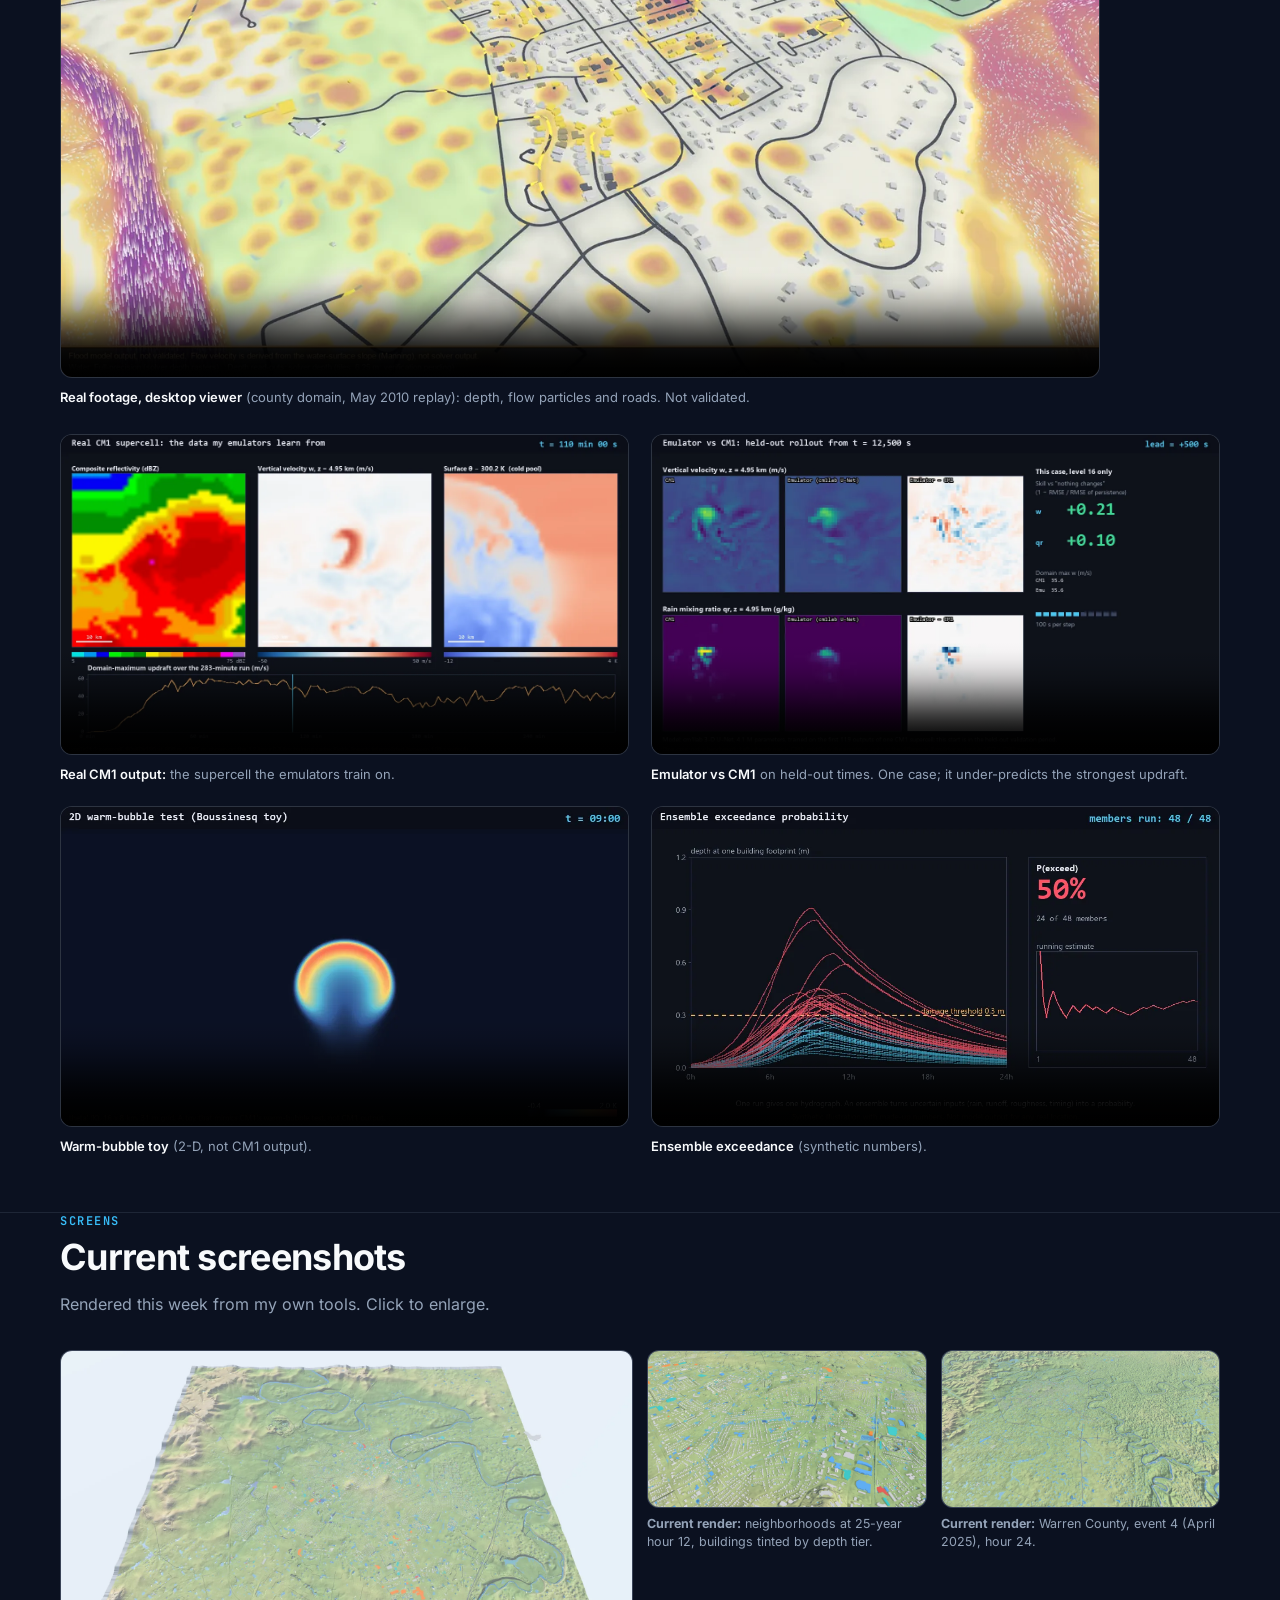
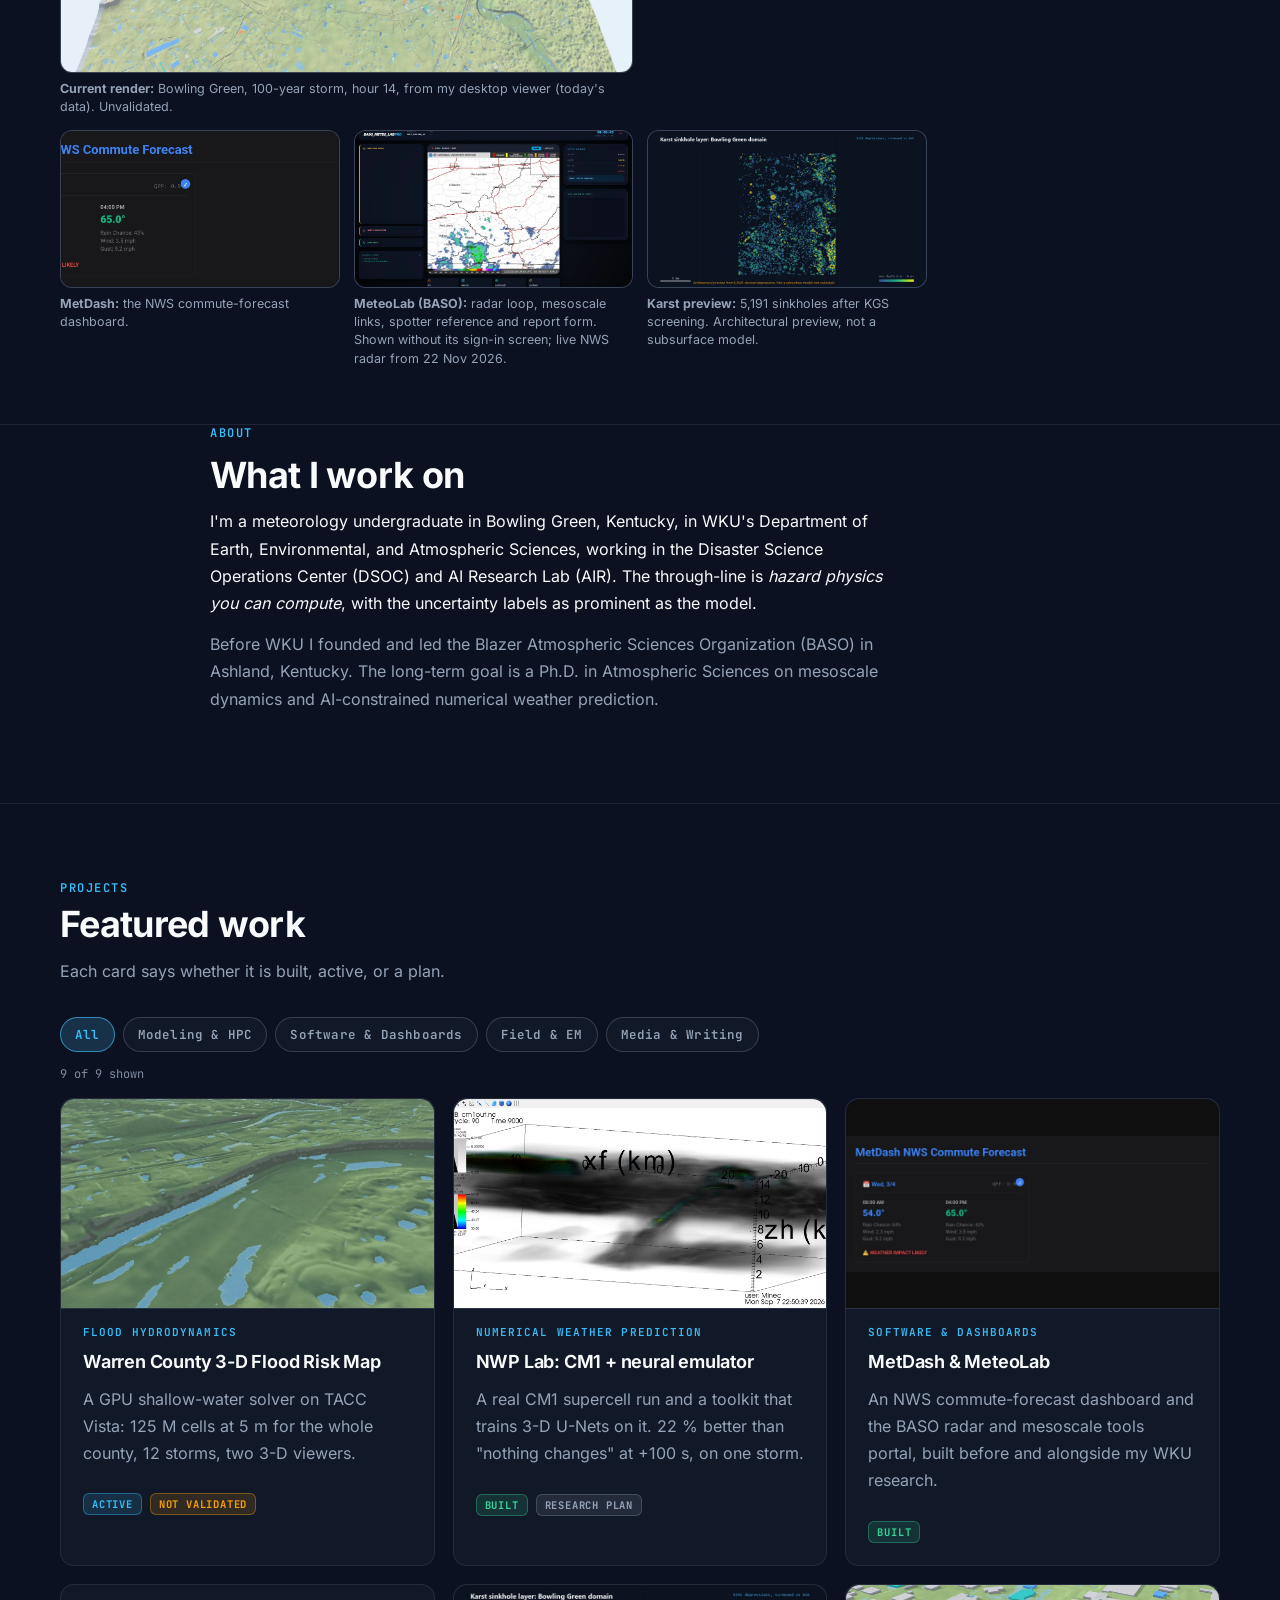
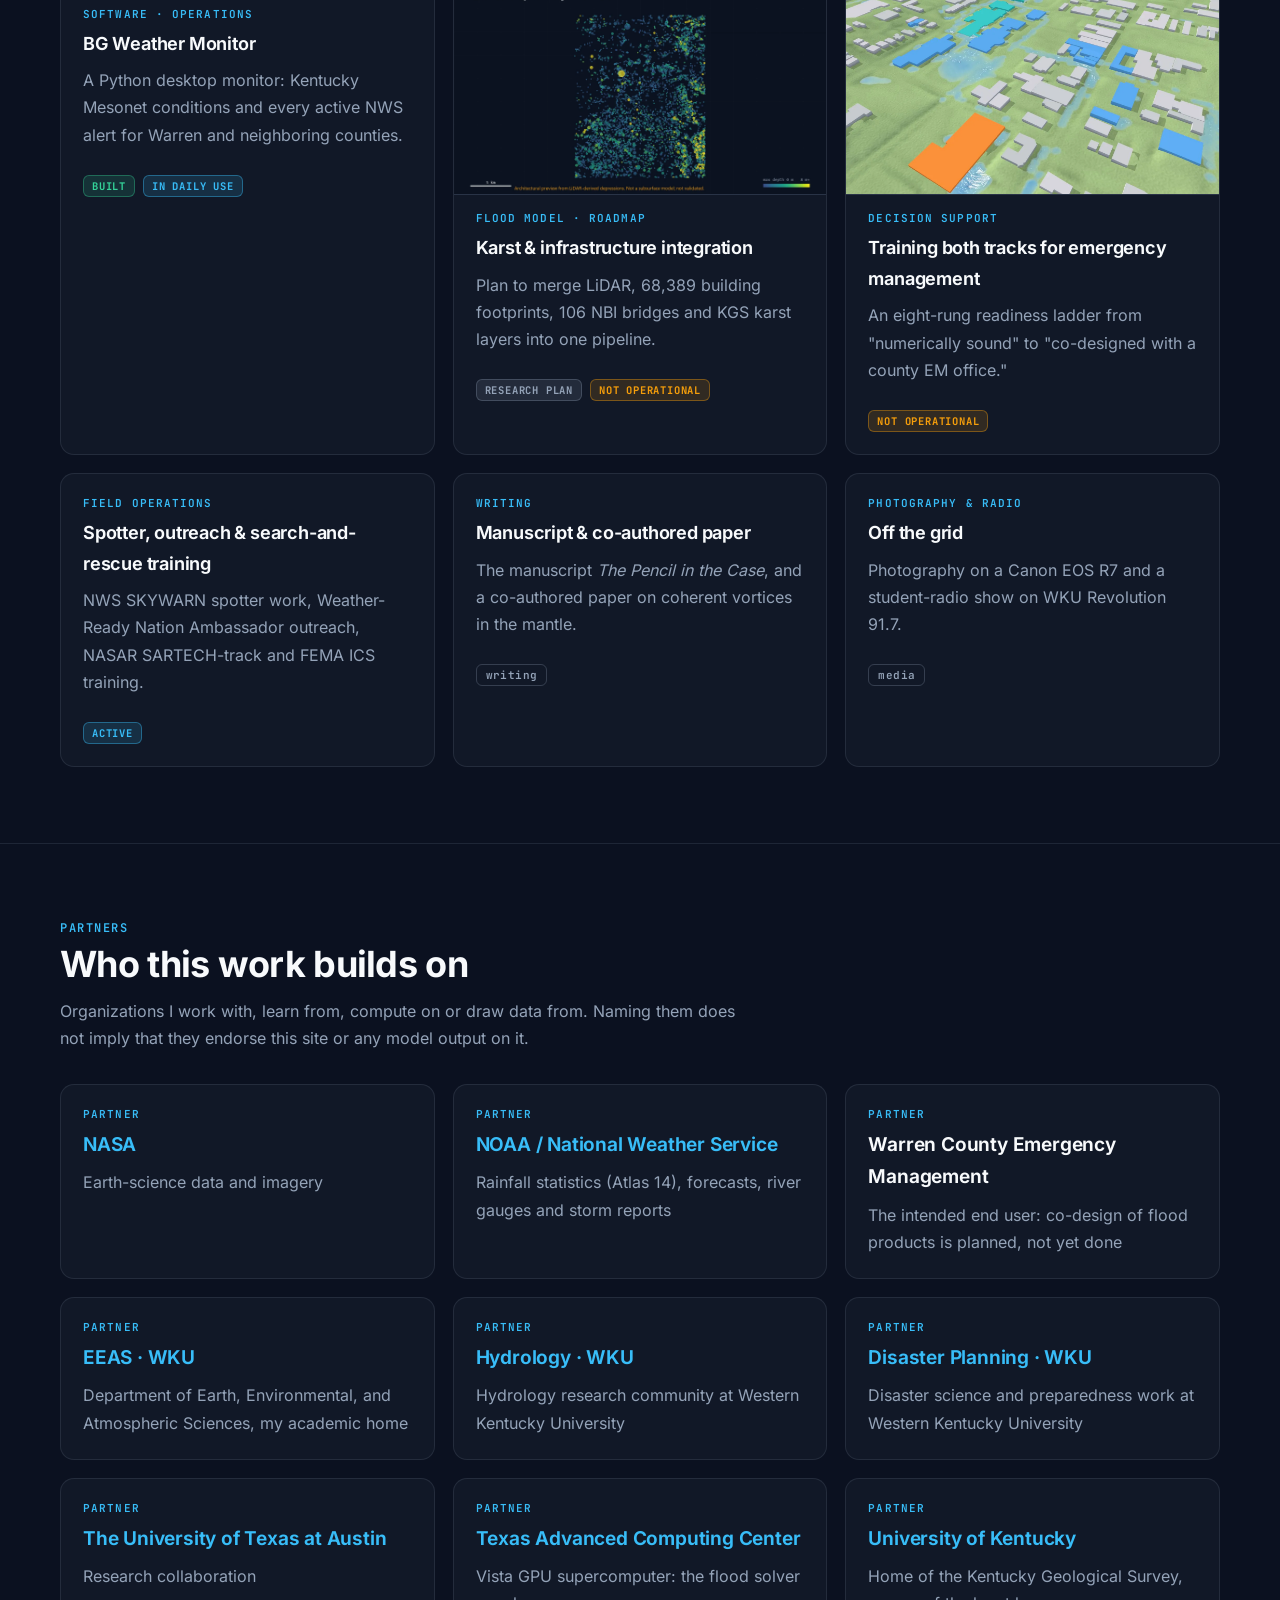
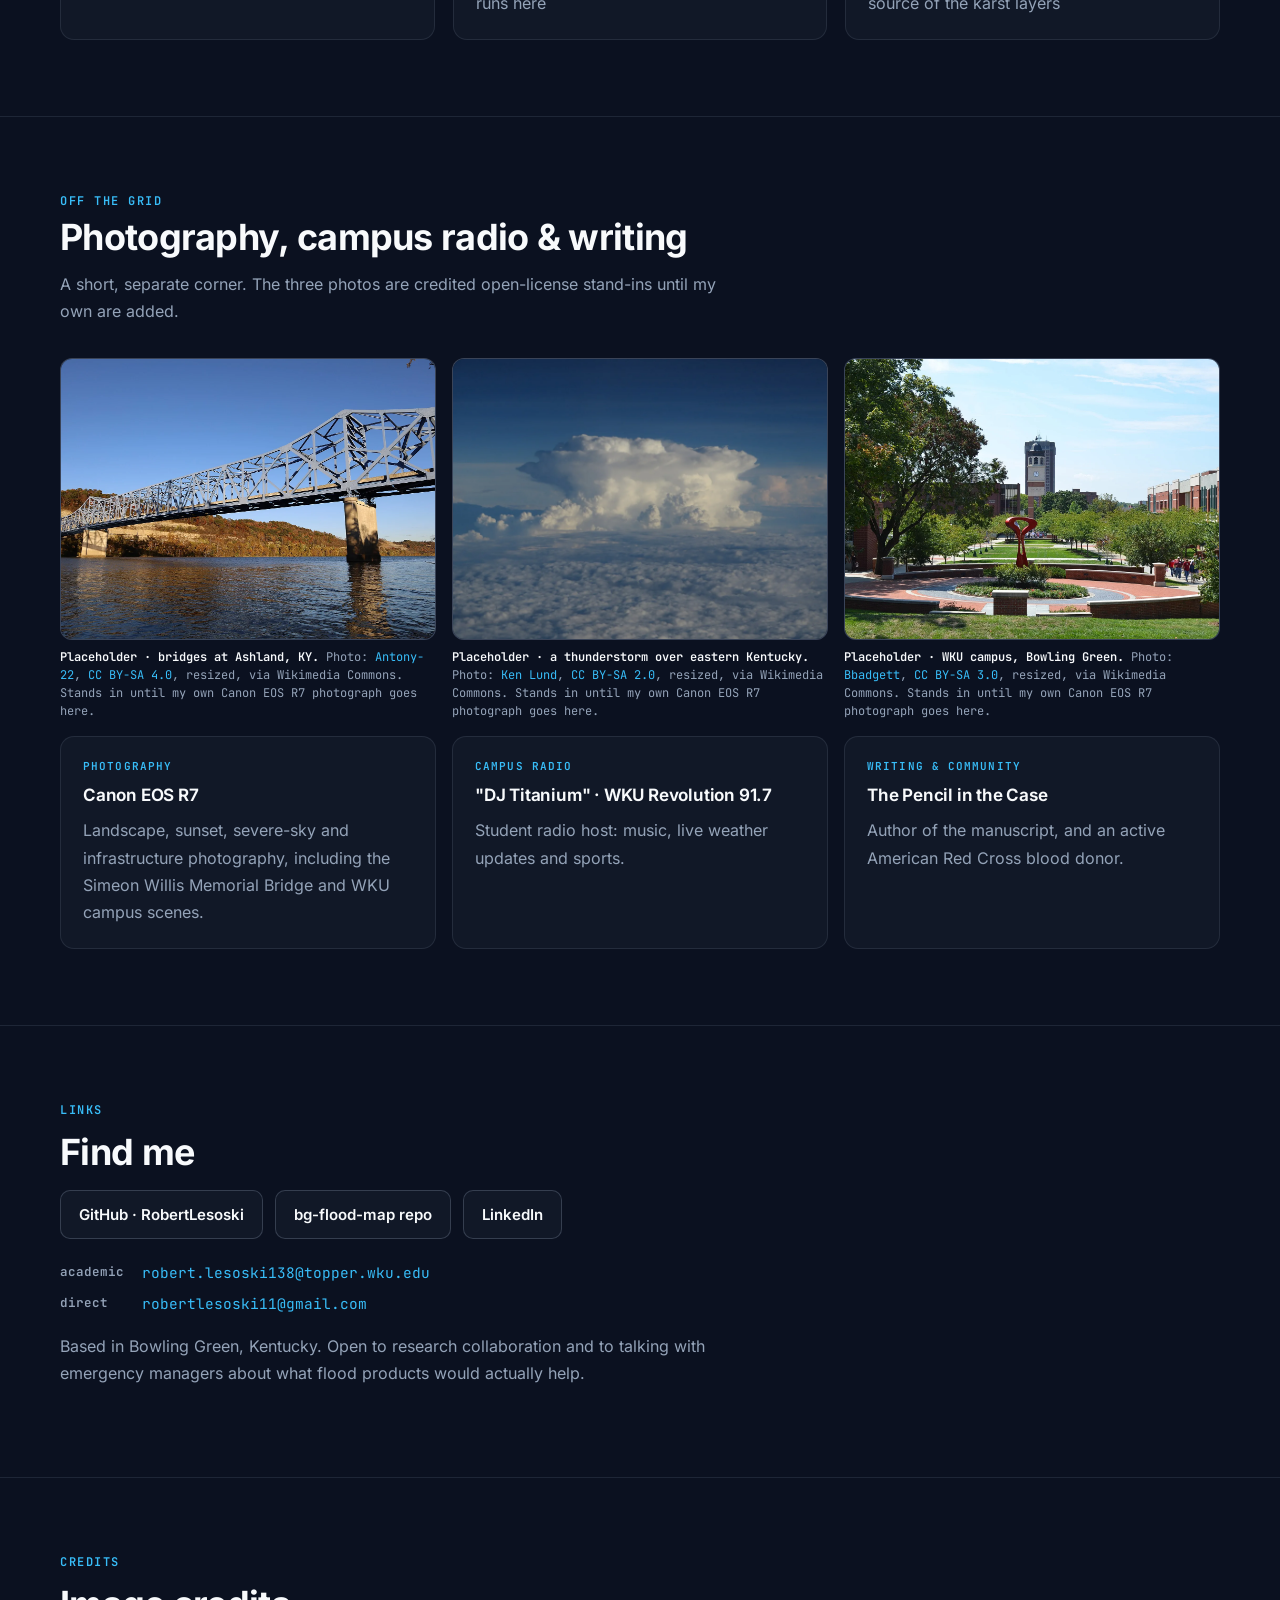
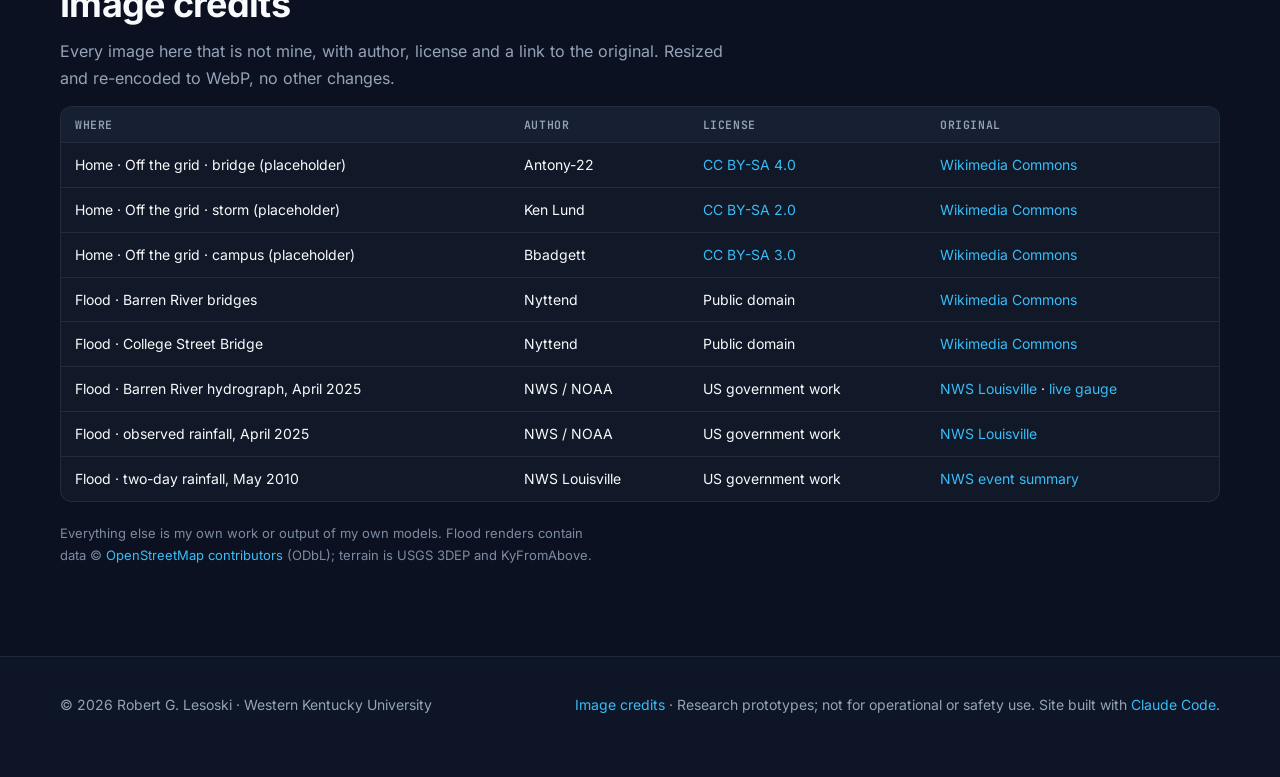
==== commit 18a8382f: "Rebuild site as summaries and imagery; add partners section and current screenshots Co-Authored-By: " ====
--- a/index.html
+++ b/index.html
@@ -4,33 +4,23 @@
 <meta charset="utf-8">
 <meta name="viewport" content="width=device-width, initial-scale=1">
 <title>Robert G. Lesoski — Meteorology, Numerical Modeling &amp; Flood Hazard Research</title>
-<meta name="description" content="Meteorology undergraduate at Western Kentucky University. Severe-convection modeling with CM1 and neural emulators, GPU flood hydrodynamics for Warren County, KY, weather software, and field readiness for emergency management.">
+<meta name="description" content="Meteorology undergraduate at Western Kentucky University. CM1 severe-storm modeling and neural emulators, a GPU flood model of Warren County, KY, weather software, and field readiness for emergency management.">
 <link rel="canonical" href="https://robertlesoski.github.io/">
 <link rel="icon" href="assets/favicon.svg" type="image/svg+xml">
 <meta name="theme-color" content="#0b1120">
 <meta property="og:type" content="website">
 <meta property="og:title" content="Robert G. Lesoski — Meteorology, Numerical Modeling &amp; Flood Hazard Research">
-<meta property="og:description" content="CM1 severe-convection modeling and neural emulators, a 125-million-cell GPU flood model of Warren County, KY, and a readiness path toward emergency-management decision support.">
+<meta property="og:description" content="Meteorology undergraduate at Western Kentucky University. CM1 severe-storm modeling and neural emulators, a GPU flood model of Warren County, KY, weather software, and field readiness for emergency management.">
 <meta property="og:url" content="https://robertlesoski.github.io/">
 <meta property="og:image" content="https://robertlesoski.github.io/assets/img/og-card.jpg">
-<meta property="og:image:width" content="1200">
-<meta property="og:image:height" content="630">
 <meta name="twitter:card" content="summary_large_image">
-<meta name="twitter:image" content="https://robertlesoski.github.io/assets/img/og-card.jpg">
 <script>try{var t=localStorage.getItem('theme');if(t==='light'||t==='dark')document.documentElement.setAttribute('data-theme',t)}catch(e){}</script>
 <link rel="preload" href="assets/fonts/inter-latin.woff2" as="font" type="font/woff2" crossorigin>
 <link rel="preload" href="assets/fonts/jetbrains-mono-latin.woff2" as="font" type="font/woff2" crossorigin>
 <link rel="stylesheet" href="assets/css/site.css">
-<script type="application/ld+json">
-{"@context":"https://schema.org","@type":"Person","name":"Robert G. Lesoski","url":"https://robertlesoski.github.io/",
- "affiliation":[{"@type":"CollegeOrUniversity","name":"Western Kentucky University"}],
- "jobTitle":"Undergraduate Researcher","knowsAbout":["Meteorology","Numerical weather prediction","Cloud Model 1","Neural emulators","Flood hydrodynamics","Emergency management"],
- "sameAs":["https://github.com/RobertLesoski","https://www.linkedin.com/in/robert-lesoski-8817a6209/"]}
-</script>
 </head>
 <body>
 <a class="skip" href="#main">Skip to content</a>
-
 <header class="site-header">
   <div class="wrap">
     <a class="brand" href="index.html">robert<b>.</b>lesoski</a>
@@ -39,7 +29,7 @@
       <a href="flood.html">Flood model</a>
       <a href="nwp-lab.html">NWP lab</a>
       <a href="emergency-management.html">Field &amp; EM</a>
-      <a href="#timeline" data-spy="timeline">Timeline</a>
+      <a href="#partners" data-spy="partners">Partners</a>
       <a href="#contact" data-spy="contact">Contact</a>
     </nav>
     <button id="theme-toggle" class="icon-btn" type="button" aria-label="Switch to light theme" aria-pressed="false">☾</button>
@@ -49,7 +39,6 @@
 
 <main id="main">
 
-<!-- ================= HERO ================= -->
 <div class="hero">
   <div class="hero-bg" aria-hidden="true"></div>
   <div class="hero-grid-bg" aria-hidden="true"></div>
@@ -57,12 +46,12 @@
     <div>
       <p class="eyebrow">Meteorology · Numerical modeling · Hazard science</p>
       <h1>I model the atmosphere,<br><span class="grad">then the water it drops.</span></h1>
-      <p class="lede">Meteorology undergraduate at Western Kentucky University. I run severe-convection simulations in CM1, train neural emulators on the output, build GPU flood models for Warren County, Kentucky, and work toward making all of it useful, and honestly labeled, for emergency management.</p>
+      <p class="lede">Meteorology undergraduate at Western Kentucky University. I run severe-storm simulations in CM1, train neural emulators on the output, and build GPU flood models for Warren County, Kentucky, with every limit labeled.</p>
       <div class="cta">
         <a class="btn primary" href="https://github.com/RobertLesoski" rel="noopener">GitHub</a>
         <a class="btn" href="#contact">Contact</a>
-        <a class="btn" href="flood.html">Flood model deep-dive</a>
-        <a class="btn" href="emergency-management.html">Emergency-management training →</a>
+        <a class="btn" href="flood.html">Flood model</a>
+        <a class="btn" href="nwp-lab.html">NWP lab</a>
       </div>
     </div>
     <div class="term" role="img" aria-label="Profile summary as a YAML snippet">
@@ -73,127 +62,105 @@
 <span class="k">labs</span>:
   - <span class="s">DSOC</span>  <span class="c"># Disaster Science Operations Center</span>
   - <span class="s">AIR</span>   <span class="c"># AI Research Lab</span>
-<span class="k">independent</span>: <span class="s">SVRWx 3-D numerical modeling</span>
 <span class="k">models</span>:
   - <span class="p">CM1 r21.1</span>      <span class="c"># Bryan's cloud model</span>
   - <span class="p">cm1lab U-Net</span>   <span class="c"># neural emulator of CM1</span>
   - <span class="p">local-inertial</span> <span class="c"># 2-D GPU flood solver</span>
-<span class="k">compute</span>: <span class="s">TACC Vista (H100) · Slurm arrays</span>
+<span class="k">compute</span>: <span class="s">TACC Vista (H100)</span>
 <span class="k">crs</span>: <span class="s">UTM 16N · EPSG:26916</span>
-<span class="k">focus</span>:
-  - <span class="n">HSLC</span> convection &amp; <span class="n">ZDR</span> columns
-  - <span class="n">QLCS</span> evolution
-  - pluvial flood hazard, Warren Co. KY
 <span class="k">goal</span>: <span class="s">Ph.D., mesoscale dynamics + AI-constrained NWP</span>
 <span class="k">status</span>: <span class="r">research prototype, not validated</span></pre>
     </div>
   </div>
 </div>
 
-<!-- ================= STATS ================= -->
 <section style="padding:36px 0">
   <div class="wrap grid g4">
-    <div class="card stat reveal"><div class="num">125<small> M cells</small></div><div class="lbl">Warren County flood grid, 5 m, one H100 per storm</div></div>
-    <div class="card stat reveal"><div class="num">12</div><div class="lbl">storm scenarios: 6 NOAA Atlas 14 design storms + 6 historical gauge replays</div></div>
-    <div class="card stat reveal"><div class="num">≤ 1<small> cm</small></div><div class="lbl">COG tile error vs. solver rasters (99th pct, 22,421 points)</div></div>
-    <div class="card stat reveal"><div class="num">22<small> %</small></div><div class="lbl">emulator error below "nothing changes" at +100 s (4.1 M-parameter U-Net, held-out times of one CM1 supercell)</div></div>
-  </div>
-</section>
-
-<!-- ================= MEDIA BAND ================= -->
+    <div class="card stat reveal"><div class="num">125<small> M cells</small></div><div class="lbl">county flood grid, 5 m, one H100 per storm</div></div>
+    <div class="card stat reveal"><div class="num">12</div><div class="lbl">storm scenarios: 6 design storms + 6 historical replays</div></div>
+    <div class="card stat reveal"><div class="num">171</div><div class="lbl">CM1 outputs (283 simulated minutes) behind the emulators</div></div>
+    <div class="card stat reveal"><div class="num">22<small> %</small></div><div class="lbl">emulator error below "nothing changes" at +100 s, one storm</div></div>
+  </div>
+</section>
+
 <section class="media-band" style="padding:0 0 56px">
   <div class="wrap grid g2" style="gap:22px;align-items:start">
     <figure class="fig reveal">
-      <button class="lb" type="button" aria-label="Enlarge: Warren County terrain with simulated flood water"><img src="assets/img/warren-overview-25yr-h12.webp" width="1024" height="576" decoding="async" alt="Oblique 3-D view of Warren County terrain with the Barren River meanders and simulated 25-year-storm water shown in blue"></button>
-      <figcaption><b>Warren County, Kentucky.</b> LiDAR / 3DEP terrain with simulated 25-year-storm water at hour 12, rendered in my native desktop viewer. Research model output, not validated. <span class="credit">Terrain: USGS 3DEP and KyFromAbove. Contains data © OpenStreetMap contributors where roads and buildings appear.</span></figcaption>
-    </figure>
-    <figure class="fig reveal" data-fallback data-missing="">
-      <button class="lb" type="button" aria-label="Enlarge: 3-D cloud render of the CM1 supercell"><img src="assets/img/cm1-full-clouds.webp" width="1600" height="801" decoding="async" alt="VisIt volume rendering of cloud water from a CM1 supercell simulation, showing the updraft column and the spreading anvil"></button>
-      <figcaption><b>A CM1 supercell, 3-D.</b> Volume rendering of cloud water (and a wind overlay) from one of my CM1 r21.1 runs at 9,000 s, made in VisIt. This is the storm my emulators learn from. <span class="credit">Idealized supercell run; not a forecast.</span></figcaption>
-    </figure>
-  </div>
-</section>
-
-<!-- ================= IN MOTION ================= -->
+  <button class="lb" type="button" aria-label="Enlarge: Current render of Warren County terrain and river meanders w"><img src="assets/img/current-county-ev4.webp" width="1600" height="900" loading="lazy" decoding="async" alt="Current render of Warren County terrain and river meanders with simulated event-4 water"></button>
+  <figcaption><b>Warren County, Kentucky.</b> Current render from my desktop viewer: LiDAR terrain with simulated April 2025 water. Research output, not validated. <span class="credit">Terrain: USGS 3DEP, KyFromAbove.</span></figcaption>
+</figure>
+    <figure class="fig reveal">
+  <button class="lb" type="button" aria-label="Enlarge: VisIt volume rendering of cloud water from a CM1 supercell s"><img src="assets/img/cm1-full-clouds.webp" width="1600" height="801" loading="lazy" decoding="async" alt="VisIt volume rendering of cloud water from a CM1 supercell showing the updraft column and anvil"></button>
+  <figcaption><b>A CM1 supercell, 3-D.</b> Volume rendering from one of my CM1 r21.1 runs. Idealized case, not a forecast.</figcaption>
+</figure>
+  </div>
+</section>
+
 <section id="motion" style="padding:0 0 56px">
   <div class="wrap">
-    <div class="sec-head reveal"><p class="eyebrow">In motion</p><h2>Real footage, real model output, and two toys for intuition</h2>
-      <p class="muted">The first three clips are real: my flood viewer, a CM1 supercell, and an emulator rollout compared with CM1. The last two are small illustrations I made to build intuition, and each caption says which is which.</p></div>
+    <div class="sec-head reveal"><p class="eyebrow">In motion</p><h2>Real footage, real model output, two toys</h2>
+      <p class="muted">The first three clips are real; the last two are small illustrations, and each caption says so.</p></div>
     <figure class="fig vid reveal" style="max-width:1040px;margin-bottom:26px">
-      <video controls muted loop playsinline preload="none" width="1280" height="720" poster="assets/img/ev6-tour-poster.webp">
-        <source src="assets/video/ev6-tour.mp4" type="video/mp4">
-        Your browser can't play this video. <a href="assets/video/ev6-tour.mp4">Download the clip</a>.
-      </video>
-      <figcaption><b>Real footage, desktop viewer</b> (county domain, May 2010 replay, hour 24): depth, flow particles and roads. Click play. Model output, not validated.</figcaption>
-    </figure>
+  <video controls muted loop playsinline preload="none" width="1280" height="720" poster="assets/img/ev6-tour-poster.webp">
+    <source src="assets/video/ev6-tour.mp4" type="video/mp4">
+    Your browser can't play this video. <a href="assets/video/ev6-tour.mp4">Download the clip</a>.
+  </video>
+  <figcaption><b>Real footage, desktop viewer</b> (county domain, May 2010 replay): depth, flow particles and roads. Not validated.</figcaption>
+</figure>
     <div class="vgrid">
       <figure class="fig vid reveal">
-        <video controls muted loop playsinline preload="none" data-autoplay width="1280" height="720" poster="assets/img/cm1-supercell-poster.webp">
-          <source src="assets/video/cm1-supercell.mp4" type="video/mp4">
-          Your browser can't play this video. <a href="assets/video/cm1-supercell.mp4">Download the clip</a>.
-        </video>
-        <figcaption><b>Real CM1 output.</b> The supercell the emulators train on: composite reflectivity, updraft at 4.95 km and the surface cold pool, 283 simulated minutes.</figcaption>
-      </figure>
+  <video controls muted loop playsinline preload="none" data-autoplay width="1280" height="720" poster="assets/img/cm1-supercell-poster.webp">
+    <source src="assets/video/cm1-supercell.mp4" type="video/mp4">
+    Your browser can't play this video. <a href="assets/video/cm1-supercell.mp4">Download the clip</a>.
+  </video>
+  <figcaption><b>Real CM1 output:</b> the supercell the emulators train on.</figcaption>
+</figure>
       <figure class="fig vid reveal">
-        <video controls muted loop playsinline preload="none" data-autoplay width="1280" height="720" poster="assets/img/emulator-vs-cm1-poster.webp">
-          <source src="assets/video/emulator-vs-cm1.mp4" type="video/mp4">
-          Your browser can't play this video. <a href="assets/video/emulator-vs-cm1.mp4">Download the clip</a>.
-        </video>
-        <figcaption><b>Emulator vs CM1</b> on held-out times: 10 steps of 100 s. One case, not a benchmark; it under-predicts the strongest updraft.</figcaption>
-      </figure>
+  <video controls muted loop playsinline preload="none" data-autoplay width="1280" height="720" poster="assets/img/emulator-vs-cm1-poster.webp">
+    <source src="assets/video/emulator-vs-cm1.mp4" type="video/mp4">
+    Your browser can't play this video. <a href="assets/video/emulator-vs-cm1.mp4">Download the clip</a>.
+  </video>
+  <figcaption><b>Emulator vs CM1</b> on held-out times. One case; it under-predicts the strongest updraft.</figcaption>
+</figure>
       <figure class="fig vid reveal">
-        <video controls muted loop playsinline preload="none" data-autoplay width="1024" height="576" poster="assets/img/bubble-poster.webp">
-          <source src="assets/video/bubble.mp4" type="video/mp4">
-          Your browser can't play this video. <a href="assets/video/bubble.mp4">Download the clip</a>.
-        </video>
-        <figcaption><b>Warm-bubble toy</b> (2-D Boussinesq, not CM1 output): a thermal rises and rolls up.</figcaption>
-      </figure>
+  <video controls muted loop playsinline preload="none" data-autoplay width="1024" height="576" poster="assets/img/bubble-poster.webp">
+    <source src="assets/video/bubble.mp4" type="video/mp4">
+    Your browser can't play this video. <a href="assets/video/bubble.mp4">Download the clip</a>.
+  </video>
+  <figcaption><b>Warm-bubble toy</b> (2-D, not CM1 output).</figcaption>
+</figure>
       <figure class="fig vid reveal">
-        <video controls muted loop playsinline preload="none" data-autoplay width="1024" height="576" poster="assets/img/ensemble-poster.webp">
-          <source src="assets/video/ensemble.mp4" type="video/mp4">
-          Your browser can't play this video. <a href="assets/video/ensemble.mp4">Download the clip</a>.
-        </video>
-        <figcaption><b>Ensemble exceedance</b> (synthetic numbers): many runs become one probability.</figcaption>
-      </figure>
-    </div>
-  </div>
-</section>
-
-<!-- ================= ABOUT ================= -->
-<section id="about">
-  <div class="wrap grid g2" style="gap:44px">
-    <div class="reveal">
-      <p class="eyebrow">About</p>
-      <h2>What I work on</h2>
-      <p>I'm a meteorology undergraduate in Bowling Green, Kentucky, enrolled in WKU's <strong>Department of Earth, Environmental, and Atmospheric Sciences (EEAS)</strong>. I work as an undergraduate researcher in WKU's <strong>Disaster Science Operations Center (DSOC)</strong> and <strong>AI Research Lab (AIR)</strong>, and independently on <strong>SVRWx</strong>, a numerical 3-D modeling effort for severe weather.</p>
-      <p>The through-line is <em>hazard physics you can compute</em>: how a storm organizes (instability, shear, microphysics), how its rain turns into runoff, and how that runoff reaches roads, buildings and critical facilities. I care as much about the <strong>uncertainty labels</strong> as the model: every flood product I publish says what it can't do.</p>
-      <p>Before WKU I founded and led the <strong>Blazer Atmospheric Sciences Organization (BASO)</strong> in Ashland, Kentucky, co-authored a paper on coherent vortices in the mantle and their link to meteorological phenomena, and took AP and dual-enrollment courses at Morehead State University. The long-term goal is a <strong>Ph.D. in Atmospheric Sciences</strong> focused on mesoscale dynamics and AI-constrained numerical weather prediction.</p>
-      <p class="muted">Everything on this site traces to a public repository, a documented run, or my own files. Where something is a plan, it says <span class="pill plan">plan</span>.</p>
-    </div>
-    <div class="reveal">
-      <p class="eyebrow">Skills &amp; stack</p>
-      <h2>Toolbox</h2>
-      <h4>Numerical modeling</h4>
-      <ul class="tags"><li class="tag hl">CM1 (Fortran, MPI)</li><li class="tag">namelist.input</li><li class="tag">NSSL 2-moment</li><li class="tag">WENO advection</li><li class="tag">input_sounding</li><li class="tag">ensembles (numrand)</li></ul>
-      <h4 style="margin-top:16px">Machine learning</h4>
-      <ul class="tags"><li class="tag hl">PyTorch (CUDA, AMP)</li><li class="tag">3-D U-Net</li><li class="tag">FNO / transformer</li><li class="tag">cm1lab</li><li class="tag">rollout curriculum</li></ul>
-      <h4 style="margin-top:16px">Hydrology &amp; HPC</h4>
-      <ul class="tags"><li class="tag hl">Local-inertial SWE (Bates 2010)</li><li class="tag">SCS curve number</li><li class="tag">CuPy / CUDA 12</li><li class="tag">Slurm array jobs</li><li class="tag">TACC Vista</li><li class="tag">Manning roughness</li></ul>
-      <h4 style="margin-top:16px">Geospatial &amp; software</h4>
-      <ul class="tags"><li class="tag">Python</li><li class="tag">rasterio / GDAL</li><li class="tag">Cloud-Optimized GeoTIFF</li><li class="tag">MapLibre GL JS</li><li class="tag">TypeScript / Vite</li><li class="tag">Rust wgpu (Vulkan)</li><li class="tag">GeoPandas</li></ul>
-      <h4 style="margin-top:16px">Weather software &amp; dashboards</h4>
-      <ul class="tags"><li class="tag hl">MetDash</li><li class="tag hl">MeteoLab</li><li class="tag">BG Weather Monitor</li><li class="tag">HTML / JS / tkinter</li><li class="tag">NWS &amp; Kentucky Mesonet data</li></ul>
-      <h4 style="margin-top:16px">Data &amp; standards</h4>
-      <ul class="tags"><li class="tag">KyFromAbove LiDAR</li><li class="tag">USGS 3DEP</li><li class="tag">FEMA NFHL</li><li class="tag">KGS karst layers</li><li class="tag">FHWA NBI</li><li class="tag">NOAA Atlas 14</li><li class="tag">OpenStreetMap</li></ul>
-    </div>
-  </div>
-</section>
-
-<!-- ================= WORK ================= -->
+  <video controls muted loop playsinline preload="none" data-autoplay width="1024" height="576" poster="assets/img/ensemble-poster.webp">
+    <source src="assets/video/ensemble.mp4" type="video/mp4">
+    Your browser can't play this video. <a href="assets/video/ensemble.mp4">Download the clip</a>.
+  </video>
+  <figcaption><b>Ensemble exceedance</b> (synthetic numbers).</figcaption>
+</figure>
+    </div>
+  </div>
+</section>
+
+<section id="screens" style="padding:0 0 56px">
+  <div class="wrap">
+    <div class="sec-head reveal"><p class="eyebrow">Screens</p><h2>Current screenshots</h2>
+      <p class="muted">Rendered this week from my own tools. Click to enlarge.</p></div>
+    <div class="gallery"><figure class="shot wide"><button class="lb" type="button" aria-label="Enlarge: Current render of Bowling Green and the Barren River from th"><img src="assets/img/current-city-100yr.webp" width="1600" height="900" loading="lazy" decoding="async" alt="Current render of Bowling Green and the Barren River from the desktop viewer, 100-year storm at hour 14"></button><figcaption><b>Current render:</b> Bowling Green, 100-year storm, hour 14, from my desktop viewer (today's data). Unvalidated.</figcaption></figure><figure class="shot"><button class="lb" type="button" aria-label="Enlarge: Current close render of Bowling Green neighborhoods with bui"><img src="assets/img/current-city-25yr-close.webp" width="1600" height="900" loading="lazy" decoding="async" alt="Current close render of Bowling Green neighborhoods with buildings tinted by flood-depth tier"></button><figcaption><b>Current render:</b> neighborhoods at 25-year hour 12, buildings tinted by depth tier.</figcaption></figure><figure class="shot"><button class="lb" type="button" aria-label="Enlarge: Current render of Warren County terrain and river meanders w"><img src="assets/img/current-county-ev4.webp" width="1600" height="900" loading="lazy" decoding="async" alt="Current render of Warren County terrain and river meanders with event-4 water"></button><figcaption><b>Current render:</b> Warren County, event 4 (April 2025), hour 24.</figcaption></figure><figure class="shot"><button class="lb" type="button" aria-label="Enlarge: MetDash NWS Commute Forecast dashboard card"><img src="assets/img/metdash-ui.webp" width="1600" height="584" loading="lazy" decoding="async" alt="MetDash NWS Commute Forecast dashboard card"></button><figcaption><b>MetDash:</b> the NWS commute-forecast dashboard.</figcaption></figure><figure class="shot"><button class="lb" type="button" aria-label="Enlarge: MeteoLab interface with a KRLX radar loop, education portal "><img src="assets/img/meteolab-trends.webp" width="1600" height="1000" loading="lazy" decoding="async" alt="MeteoLab interface with a KRLX radar loop, education portal and spotter reference"></button><figcaption><b>MeteoLab (BASO):</b> radar loop, mesoscale links, spotter reference and report form. Shown without its sign-in screen; live NWS radar from 22 Nov 2026.</figcaption></figure><figure class="shot"><button class="lb" type="button" aria-label="Enlarge: LiDAR-derived karst sinkholes in the Bowling Green domain"><img src="assets/img/karst-xray-preview.webp" width="1600" height="900" loading="lazy" decoding="async" alt="LiDAR-derived karst sinkholes in the Bowling Green domain"></button><figcaption><b>Karst preview:</b> 5,191 sinkholes after KGS screening. Architectural preview, not a subsurface model.</figcaption></figure></div>
+  </div>
+</section>
+
+<section id="about" style="padding-top:0">
+  <div class="wrap reveal" style="max-width:860px">
+    <p class="eyebrow">About</p>
+    <h2>What I work on</h2>
+    <p>I'm a meteorology undergraduate in Bowling Green, Kentucky, in WKU's Department of Earth, Environmental, and Atmospheric Sciences, working in the Disaster Science Operations Center (DSOC) and AI Research Lab (AIR). The through-line is <em>hazard physics you can compute</em>, with the uncertainty labels as prominent as the model.</p>
+    <p class="muted">Before WKU I founded and led the Blazer Atmospheric Sciences Organization (BASO) in Ashland, Kentucky. The long-term goal is a Ph.D. in Atmospheric Sciences on mesoscale dynamics and AI-constrained numerical weather prediction.</p>
+  </div>
+</section>
+
 <section id="work">
   <div class="wrap">
     <div class="sec-head reveal"><p class="eyebrow">Projects</p><h2>Featured work</h2>
-      <p class="muted">One goal: turn atmospheric physics into decisions people can trust. Filter by theme; every card says whether it is built, active, or still a plan.</p></div>
+      <p class="muted">Each card says whether it is built, active, or a plan.</p></div>
     <div class="filters reveal" role="group" aria-label="Filter featured work by category" data-filter-group="work-grid">
       <button type="button" data-cat="all" aria-pressed="true">All</button>
       <button type="button" data-cat="modeling" aria-pressed="false">Modeling &amp; HPC</button>
@@ -203,231 +170,88 @@
     </div>
     <p class="work-count" id="work-grid-count" aria-live="polite"></p>
     <div class="work-grid" id="work-grid">
-
       <a class="card work-card reveal" data-cat="modeling software" href="flood.html">
         <div class="thumb"><img src="assets/img/barren-river-low-sun.webp" width="1024" height="576" loading="lazy" decoding="async" alt="Low-sun 3-D render of the Barren River floodplain with simulated flood water"></div>
-        <div class="body">
-          <div class="kicker">Flood hydrodynamics</div>
-          <h3>Warren County 3-D Flood Risk Map</h3>
-          <p class="muted">A GPU 2-D shallow-water solver (local-inertial, as in LISFLOOD-FP) on TACC Vista: 80 M cells at 2 m for Bowling Green and 125 M cells at 5 m for the whole county, 12 storms, served through COG tiles to a web and a native desktop viewer.</p>
-          <div class="status-row"><span class="pill live">active</span><span class="pill limit">not validated</span></div>
-          <ul class="tags"><li class="tag">CuPy</li><li class="tag">Slurm</li><li class="tag">COG</li><li class="tag">MapLibre</li><li class="tag">wgpu</li></ul>
-        </div>
-      </a>
-
+        <div class="body"><div class="kicker">Flood hydrodynamics</div><h3>Warren County 3-D Flood Risk Map</h3><p class="muted">A GPU shallow-water solver on TACC Vista: 125 M cells at 5 m for the whole county, 12 storms, two 3-D viewers.</p><div class="status-row"><span class="pill live">active</span><span class="pill limit">not validated</span></div></div>
+      </a>
       <a class="card work-card reveal" data-cat="modeling" href="nwp-lab.html">
-        <div class="thumb" data-fallback data-missing=""><img src="assets/img/cm1-full-clouds.webp" width="1600" height="801" loading="lazy" decoding="async" alt="Volume rendering of a CM1 supercell: updraft column and anvil outflow"></div>
-        <div class="body">
-          <div class="kicker">Numerical weather prediction</div>
-          <h3>NWP Lab: CM1 supercell + neural emulator</h3>
-          <p class="muted">CM1 r21.1 supercell runs (80 × 80 × 150 cells, 171 outputs) and <code>cm1lab</code>, a PyTorch toolkit that trains 3-D U-Nets to step CM1 forward. Best model beats "nothing changes" by 22 % at +100 s on held-out times of one storm. Not a general emulator yet; HSLC and ZDR-column ensembles are the plan.</p>
-          <div class="status-row"><span class="pill done">built</span><span class="pill plan">research plan</span></div>
-          <ul class="tags"><li class="tag">CM1 r21.1</li><li class="tag">PyTorch</li><li class="tag">3-D U-Net</li><li class="tag">HSLC</li><li class="tag">ZDR columns</li></ul>
-        </div>
-      </a>
-
+        <div class="thumb"><img src="assets/img/cm1-full-clouds.webp" width="1600" height="801" loading="lazy" decoding="async" alt="Volume rendering of a CM1 supercell: updraft column and anvil outflow"></div>
+        <div class="body"><div class="kicker">Numerical weather prediction</div><h3>NWP Lab: CM1 + neural emulator</h3><p class="muted">A real CM1 supercell run and a toolkit that trains 3-D U-Nets on it. 22 % better than "nothing changes" at +100 s, on one storm.</p><div class="status-row"><span class="pill done">built</span><span class="pill plan">research plan</span></div></div>
+      </a>
       <article class="card work-card hoverable reveal" data-cat="software">
-        <div class="thumb contain" data-fallback data-missing=""><img src="assets/img/metdash-ui.webp" width="1600" height="584" loading="lazy" decoding="async" alt="MetDash NWS Commute Forecast: a card for Thursday 3/5 showing 8 AM and 4 PM temperature, rain chance, wind, gust and a weather-impact-likely flag"></div>
-        <div class="body">
-          <div class="kicker">Software &amp; dashboards</div>
-          <h3>MetDash &amp; MeteoLab</h3>
-          <p class="muted"><strong>MetDash</strong> is an NWS commute-forecast dashboard: temperature, rain chance, wind, gust and QPF for 8 AM and 4 PM windows, with a "weather impact likely" flag. <strong>MeteoLab</strong> is BASO's single-page radar and mesoscale tools portal. I built both before and alongside my WKU research.</p>
-          <div class="status-row"><span class="pill done">built</span><span class="pill plan">prototype</span></div>
-          <details class="drawer">
-            <summary class="more">Tooling detail: MeteoLab</summary>
-            <figure class="fig" data-fallback data-missing="" style="margin-top:12px">
-              <button class="lb" type="button" aria-label="Enlarge: MeteoLab interface"><img src="assets/img/meteolab-trends.webp" width="1600" height="1000" loading="lazy" decoding="async" alt="MeteoLab interface: radar loop panel, mesoscale analysis tools, spotter reference and observation report form"></button>
-              <figcaption>MeteoLab (BASO): a static single-page portal with a KRLX radar loop, links to SPC mesoanalysis and training resources, a spotter hail-size reference and a storm-report form. Shown without its front-end sign-in screen; the radar is live NWS imagery from the day of capture (22 Nov 2026).</figcaption>
-            </figure>
-          </details>
-          <ul class="tags"><li class="tag">HTML / JS</li><li class="tag">NWS data</li><li class="tag">radar</li><li class="tag">QPF</li></ul>
-        </div>
+        <div class="thumb contain"><img src="assets/img/metdash-ui.webp" width="1600" height="584" loading="lazy" decoding="async" alt="MetDash NWS Commute Forecast card showing temperatures, rain chance, wind and a weather-impact flag"></div>
+        <div class="body"><div class="kicker">Software &amp; dashboards</div><h3>MetDash &amp; MeteoLab</h3><p class="muted">An NWS commute-forecast dashboard and the BASO radar and mesoscale tools portal, built before and alongside my WKU research.</p><div class="status-row"><span class="pill done">built</span></div></div>
       </article>
-
+      <article class="card work-card hoverable reveal" data-cat="software">
+        
+        <div class="body"><div class="kicker">Software · operations</div><h3>BG Weather Monitor</h3><p class="muted">A Python desktop monitor: Kentucky Mesonet conditions and every active NWS alert for Warren and neighboring counties.</p><div class="status-row"><span class="pill done">built</span><span class="pill live">in daily use</span></div></div>
+      </article>
       <a class="card work-card reveal" data-cat="modeling software" href="flood.html#karst">
-        <div class="thumb" data-fallback data-missing=""><img src="assets/img/karst-xray-preview.webp" width="1600" height="900" loading="lazy" decoding="async" alt="Map of LiDAR-derived karst sinkholes in the Bowling Green domain, colored by maximum depth, labeled as an architectural preview"></div>
-        <div class="body">
-          <div class="kicker">Flood model · roadmap</div>
-          <h3>Subsurface karst &amp; infrastructure integration</h3>
-          <p class="muted">Architecture for bringing KyFromAbove LiDAR DEMs, 68,389 building footprints, 106 FHWA NBI bridges and Kentucky Geological Survey karst layers into one WebGL / PMTiles / COG pipeline on UTM 16N. A sinkhole layer screened against KGS data exists; the drainage physics does not.</p>
-          <div class="status-row"><span class="pill plan">research plan</span><span class="pill limit">not operational</span></div>
-          <ul class="tags"><li class="tag">KGS karst</li><li class="tag">FHWA NBI</li><li class="tag">PMTiles</li><li class="tag">EPSG:26916</li></ul>
-        </div>
-      </a>
-
+        <div class="thumb"><img src="assets/img/karst-xray-preview.webp" width="1600" height="900" loading="lazy" decoding="async" alt="Map of LiDAR-derived karst sinkholes in the Bowling Green domain colored by depth"></div>
+        <div class="body"><div class="kicker">Flood model · roadmap</div><h3>Karst &amp; infrastructure integration</h3><p class="muted">Plan to merge LiDAR, 68,389 building footprints, 106 NBI bridges and KGS karst layers into one pipeline.</p><div class="status-row"><span class="pill plan">research plan</span><span class="pill limit">not operational</span></div></div>
+      </a>
       <a class="card work-card reveal" data-cat="field" href="emergency-management.html">
         <div class="thumb"><img src="assets/img/downtown-exposure.webp" width="1440" height="810" loading="lazy" decoding="async" alt="3-D view of downtown buildings tinted by simulated flood-depth tier"></div>
-        <div class="body">
-          <div class="kicker">Decision support</div>
-          <h3>Training both tracks for emergency management</h3>
-          <p class="muted">An eight-rung readiness ladder (L1–L8) from "numerically sound" to "co-designed with a county EM office," the evidence at each rung, the open gaps, and how NWP rainfall will eventually drive the flood model.</p>
-          <div class="status-row"><span class="pill limit">not operational</span></div>
-          <ul class="tags"><li class="tag">validation</li><li class="tag">calibration</li><li class="tag">coupling</li><li class="tag">guardrails</li></ul>
-        </div>
-      </a>
-
+        <div class="body"><div class="kicker">Decision support</div><h3>Training both tracks for emergency management</h3><p class="muted">An eight-rung readiness ladder from "numerically sound" to "co-designed with a county EM office."</p><div class="status-row"><span class="pill limit">not operational</span></div></div>
+      </a>
       <a class="card work-card reveal" data-cat="field" href="emergency-management.html#field">
-        <div class="body">
-          <div class="kicker">Field operations</div>
-          <h3>Spotter, outreach &amp; search-and-rescue training</h3>
-          <p class="muted">NWS SKYWARN storm-spotter work, Weather-Ready Nation Ambassador outreach, search-and-rescue certification training (NASAR SARTECH and FEMA ICS courses) and field severe-weather tracking: the human side of the same hazard chain.</p>
-          <div class="status-row"><span class="pill live">active</span></div>
-          <ul class="tags"><li class="tag">SKYWARN</li><li class="tag">WRN Ambassador</li><li class="tag">SARTECH</li><li class="tag">FEMA ICS</li></ul>
-        </div>
-      </a>
-
-      <article class="card work-card hoverable reveal" data-cat="software field">
-        <div class="body">
-          <div class="kicker">Software · operations</div>
-          <h3>BG Weather Monitor</h3>
-          <p class="muted">A Python / tkinter desktop monitor for Bowling Green: Kentucky Mesonet conditions (stations FARM and EWPK) plus every active NWS alert for Warren and six neighboring counties. A red banner and sound mark new warnings, and it drafts a warning graphic for me to review; nothing posts automatically.</p>
-          <div class="status-row"><span class="pill done">built</span><span class="pill live">in daily use</span></div>
-          <ul class="tags"><li class="tag">Python 3.11</li><li class="tag">tkinter</li><li class="tag">KY Mesonet</li><li class="tag">NWS alerts</li></ul>
-        </div>
-      </article>
-
+        
+        <div class="body"><div class="kicker">Field operations</div><h3>Spotter, outreach &amp; search-and-rescue training</h3><p class="muted">NWS SKYWARN spotter work, Weather-Ready Nation Ambassador outreach, NASAR SARTECH-track and FEMA ICS training.</p><div class="status-row"><span class="pill live">active</span></div></div>
+      </a>
       <a class="card work-card reveal" data-cat="media" href="#offgrid">
-        <div class="body">
-          <div class="kicker">Writing</div>
-          <h3>Manuscript &amp; co-authored paper</h3>
-          <p class="muted">Author of the manuscript <em>The Pencil in the Case</em>; co-author of "Coherent Vortices in the Mantle and its Correlation to Meteorological Phenomena," from my pre-WKU research.</p>
-          <div class="status-row"><span class="badge">writing</span></div>
-          <ul class="tags"><li class="tag">fiction</li><li class="tag">earth-science paper</li></ul>
-        </div>
-      </a>
-
+        
+        <div class="body"><div class="kicker">Writing</div><h3>Manuscript &amp; co-authored paper</h3><p class="muted">The manuscript <em>The Pencil in the Case</em>, and a co-authored paper on coherent vortices in the mantle.</p><div class="status-row"><span class="badge">writing</span></div></div>
+      </a>
       <a class="card work-card reveal" data-cat="media" href="#offgrid">
-        <div class="body">
-          <div class="kicker">Photography &amp; radio</div>
-          <h3>Off the grid</h3>
-          <p class="muted">Landscape, severe-sky and infrastructure photography on a Canon EOS R7, and a student-radio show on WKU Revolution 91.7 with live weather updates.</p>
-          <div class="status-row"><span class="badge">media</span></div>
-          <ul class="tags"><li class="tag">Canon EOS R7</li><li class="tag">WKU Revolution 91.7</li></ul>
-        </div>
-      </a>
-
-    </div>
-  </div>
-</section>
-
-<!-- ================= EM TRAINING (summary) ================= -->
-<section id="em">
-  <div class="wrap">
-    <div class="sec-head reveal">
-      <p class="eyebrow">Emergency management</p>
-      <h2>How I'm training the NWP Lab and the Warren County flood model for emergency management</h2>
-      <p class="muted">Short version below; the full readiness ladder, guardrails, field credentials and data wish-list are on <a href="emergency-management.html">their own page</a>.</p>
-    </div>
-    <div class="callout reveal"><strong>Honest status.</strong> The flood depths are research-model output and are <strong>not validated</strong>. They should not be used for safety, insurance, engineering or emergency decisions. The point of this work is to build the path that could make them usable, and to be explicit about where I am on it.</div>
-    <div class="grid g2">
-      <div class="card reveal">
-        <div class="kicker">Track 1 · NWP Lab</div>
-        <h3>Run the storm, train the emulator, then test it honestly</h3>
-        <p class="muted">A CM1 supercell run supplies 171 outputs; <code>cm1lab</code> trains U-Nets to step it forward and scores them against "nothing changes." The first result is real but small, and it overfits one storm. The next step is an ensemble across soundings so the score means something beyond that storm, then the HSLC regime that dominates Southeast U.S. severe weather.</p>
-      </div>
-      <div class="card reveal">
-        <div class="kicker">Track 2 · Flood model</div>
-        <h3>Verify, validate, calibrate</h3>
-        <p class="muted">Mass-balance and tile-accuracy checks are done; a first road-closure comparison for the April 2025 flood shows weak skill in <em>where</em> water collects (AUC ≈ 0.84) and none yet in <em>how deep</em>. Calibration and missing hydraulics are next.</p>
-      </div>
-      <div class="card reveal">
-        <div class="kicker">The bridge</div>
-        <h3>NWP rainfall → flood depth</h3>
-        <p class="muted">Today rain is uniform and comes from one gauge. The plan is spatially varying rainfall from radar and model output, run as ensembles, so depth comes with probabilities instead of a single number.</p>
-      </div>
-      <div class="card reveal">
-        <div class="kicker">Track 3 · Field</div>
-        <h3>The people side of the chain</h3>
-        <p class="muted">SKYWARN spotting, Weather-Ready Nation outreach, and search-and-rescue and incident-command training keep the models tied to how warnings are actually seen, relayed and acted on.</p>
-      </div>
-    </div>
-    <div class="reveal" style="margin-top:22px"><a class="btn primary" href="emergency-management.html">See the readiness ladder →</a></div>
-  </div>
-</section>
-
-<!-- ================= TIMELINE ================= -->
-<section id="timeline">
-  <div class="wrap grid g2" style="gap:44px">
-    <div class="reveal">
-      <p class="eyebrow">Timeline</p>
-      <h2>Recent work, dated</h2>
-      <p class="muted">Dates come from file timestamps, run summaries and commit history. Earlier milestones are listed without dates.</p>
-      <ol class="timeline">
-        <li class="early"><time>Early Mar 2026</time><strong>MetDash and MeteoLab.</strong> An NWS commute-forecast dashboard and the BASO radar and mesoscale portal.</li>
-        <li><time>Aug 27, 2026</time><strong>CM1 r21.1 compiled</strong> (gfortran, Open MPI, netCDF in WSL2 Ubuntu) and first test runs.</li>
-        <li><time>Sep 7–8, 2026</time><strong>First supercell run</strong> (113 outputs, 5 GB) volume-rendered in VisIt.</li>
-        <li><time>Oct 4, 2026</time><strong>bg-flood-map repository created.</strong></li>
-        <li><time>Oct 13–14, 2026</time><strong>Main CM1 run</strong> (80 × 80 × 150, 171 outputs, 283 simulated minutes) finishes cleanly; <code>cm1lab</code> and the first U-Net emulators are built and scored.</li>
-        <li><time>Oct 15, 2026</time><strong>Second-run emulators trained.</strong> The larger, regularized model beats the smaller one on validation and test, reversing the first run.</li>
-        <li><time>Oct 28, 2026</time><strong>NOAA Atlas 14 depths pulled</strong> for downtown Bowling Green; all six design storms land within 3 %.</li>
-        <li><time>Nov 2–3, 2026</time><strong>County 2-year storm on Vista:</strong> 125 M cells, 7 h 03 min wall time, mass-balance error 2.2 × 10⁻⁹ %.</li>
-        <li><time>Nov 4–5, 2026</time><strong>COG tiles built and audited</strong> (324 of 324 files byte-identical to the Vista set); first validation against April 2025 flooding.</li>
-        <li><time>Nov 17–20, 2026</time><strong>Karst layers screened against KGS data</strong> for the city and county domains (5,191 and 24,948 depressions).</li>
-      </ol>
-      <h4 class="era" style="margin-top:18px">Earlier foundations (undated)</h4>
-      <ol class="timeline">
-        <li class="early"><strong>Founded and served as president of BASO</strong>, the Blazer Atmospheric Sciences Organization, in Ashland, Kentucky.</li>
-        <li class="early"><strong>Co-authored</strong> "Coherent Vortices in the Mantle and its Correlation to Meteorological Phenomena."</li>
-        <li class="early"><strong>AP and dual-enrollment coursework</strong> at Morehead State University.</li>
-        <li class="early"><strong>Enrolled in WKU's EEAS department</strong>, with a long-term goal of a Ph.D. in Atmospheric Sciences focused on mesoscale dynamics and AI-constrained numerical weather prediction.</li>
-      </ol>
-    </div>
-    <div class="reveal">
-      <p class="eyebrow">Principles</p>
-      <h2>How I work</h2>
-      <div class="grid" style="gap:12px">
-        <div class="card"><h3>Say what the model can't do</h3><p class="muted">No storm drains, no karst drainage, no upstream Barren River inflow, uniform rain, uncalibrated infiltration. Every viewer panel states its source and its limits.</p></div>
-        <div class="card"><h3>Check the numbers that can be checked</h3><p class="muted">Mass balance, unit guards that abort on absurd rain rates, byte-level tile hashes, point-by-point raster comparisons. Then separately admit what can't be checked yet.</p></div>
-        <div class="card"><h3>Weak evidence is reported as weak</h3><p class="muted">The first flood validation replayed roughly half the real rainfall and scored road closures, not depths. The first emulator beats persistence on one storm and nothing more. The write-ups say exactly that.</p></div>
-      </div>
-    </div>
-  </div>
-</section>
-
-<!-- ================= OFF THE GRID ================= -->
+        
+        <div class="body"><div class="kicker">Photography &amp; radio</div><h3>Off the grid</h3><p class="muted">Photography on a Canon EOS R7 and a student-radio show on WKU Revolution 91.7.</p><div class="status-row"><span class="badge">media</span></div></div>
+      </a>
+    </div>
+  </div>
+</section>
+
+<section id="partners">
+  <div class="wrap">
+    <div class="sec-head reveal"><p class="eyebrow">Partners</p><h2>Who this work builds on</h2>
+      <p class="muted">Organizations I work with, learn from, compute on or draw data from. Naming them does not imply that they endorse this site or any model output on it.</p></div>
+    <div class="grid g3">
+    <div class="card reveal"><div class="kicker">Partner</div><h3><a href="https://www.nasa.gov/" rel="noopener">NASA</a></h3><p class="muted">Earth-science data and imagery</p></div>
+    <div class="card reveal"><div class="kicker">Partner</div><h3><a href="https://www.noaa.gov/" rel="noopener">NOAA / National Weather Service</a></h3><p class="muted">Rainfall statistics (Atlas 14), forecasts, river gauges and storm reports</p></div>
+    <div class="card reveal"><div class="kicker">Partner</div><h3>Warren County Emergency Management</h3><p class="muted">The intended end user: co-design of flood products is planned, not yet done</p></div>
+    <div class="card reveal"><div class="kicker">Partner</div><h3><a href="https://www.wku.edu/" rel="noopener">EEAS · WKU</a></h3><p class="muted">Department of Earth, Environmental, and Atmospheric Sciences, my academic home</p></div>
+    <div class="card reveal"><div class="kicker">Partner</div><h3><a href="https://www.wku.edu/" rel="noopener">Hydrology · WKU</a></h3><p class="muted">Hydrology research community at Western Kentucky University</p></div>
+    <div class="card reveal"><div class="kicker">Partner</div><h3><a href="https://www.wku.edu/" rel="noopener">Disaster Planning · WKU</a></h3><p class="muted">Disaster science and preparedness work at Western Kentucky University</p></div>
+    <div class="card reveal"><div class="kicker">Partner</div><h3><a href="https://www.utexas.edu/" rel="noopener">The University of Texas at Austin</a></h3><p class="muted">Research collaboration</p></div>
+    <div class="card reveal"><div class="kicker">Partner</div><h3><a href="https://www.tacc.utexas.edu/" rel="noopener">Texas Advanced Computing Center</a></h3><p class="muted">Vista GPU supercomputer: the flood solver runs here</p></div>
+    <div class="card reveal"><div class="kicker">Partner</div><h3><a href="https://www.uky.edu/" rel="noopener">University of Kentucky</a></h3><p class="muted">Home of the Kentucky Geological Survey, source of the karst layers</p></div>
+    </div>
+  </div>
+</section>
+
 <section id="offgrid">
   <div class="wrap">
     <div class="sec-head reveal"><p class="eyebrow">Off the grid</p><h2>Photography, campus radio &amp; writing</h2>
-      <p class="muted">A short, separate corner. None of it feeds the research; all of it keeps me looking at the sky and at people. The three photos are credited open-license stand-ins until my own are added.</p></div>
+      <p class="muted">A short, separate corner. The three photos are credited open-license stand-ins until my own are added.</p></div>
     <div class="bento">
       <figure class="photo reveal" data-fallback>
-        <div class="frame" data-missing="">
-          <button class="lb" type="button" aria-label="Enlarge: bridge over the Ohio River at Ashland"><img src="assets/img/photo-bridge-sunset.webp" width="1600" height="1067" loading="lazy" decoding="async" alt="A steel truss bridge over a wide river, lit by low sun against a blue sky with a golden hillside behind"></button>
-        </div>
+        <div class="frame" data-missing=""><button class="lb" type="button" aria-label="Enlarge: bridge at Ashland"><img src="assets/img/photo-bridge-sunset.webp" width="1600" height="1067" loading="lazy" decoding="async" alt="A steel truss bridge over a wide river, lit by low sun against a blue sky"></button></div>
         <figcaption><b>Placeholder · bridges at Ashland, KY.</b> Photo: <a href="https://commons.wikimedia.org/wiki/File:Williamson_and_Willis_Bridges_2023g.jpg" rel="noopener">Antony-22</a>, <a href="https://creativecommons.org/licenses/by-sa/4.0/" rel="noopener">CC BY-SA 4.0</a>, resized, via Wikimedia Commons. Stands in until my own Canon EOS R7 photograph goes here.</figcaption>
       </figure>
       <figure class="photo reveal" data-fallback>
-        <div class="frame" data-missing="">
-          <button class="lb" type="button" aria-label="Enlarge: cumulonimbus tower over Kentucky"><img src="assets/img/photo-storm-sky.webp" width="1600" height="1200" loading="lazy" decoding="async" alt="A cumulonimbus tower with a flat anvil top rising above a lower cloud deck, seen from an aircraft"></button>
-        </div>
-        <figcaption><b>Placeholder · a thunderstorm over eastern Kentucky.</b> Photo: <a href="https://commons.wikimedia.org/wiki/File:Thunderstorms_Over_Eastern_Kentucky_(14311792357).jpg" rel="noopener">Ken Lund</a>, <a href="https://creativecommons.org/licenses/by-sa/2.0/" rel="noopener">CC BY-SA 2.0</a>, resized, via Wikimedia Commons; taken from an airliner. Stands in until my own Canon EOS R7 photograph goes here.</figcaption>
+        <div class="frame" data-missing=""><button class="lb" type="button" aria-label="Enlarge: thunderstorm over Kentucky"><img src="assets/img/photo-storm-sky.webp" width="1600" height="1067" loading="lazy" decoding="async" alt="A cumulonimbus tower with a flat anvil top above a cloud deck, seen from an aircraft"></button></div>
+        <figcaption><b>Placeholder · a thunderstorm over eastern Kentucky.</b> Photo: <a href="https://commons.wikimedia.org/wiki/File:Thunderstorms_Over_Eastern_Kentucky_(14311792357).jpg" rel="noopener">Ken Lund</a>, <a href="https://creativecommons.org/licenses/by-sa/2.0/" rel="noopener">CC BY-SA 2.0</a>, resized, via Wikimedia Commons. Stands in until my own Canon EOS R7 photograph goes here.</figcaption>
       </figure>
       <figure class="photo reveal" data-fallback>
-        <div class="frame" data-missing="">
-          <button class="lb" type="button" aria-label="Enlarge: WKU campus"><img src="assets/img/photo-campus-golden-hour.webp" width="1600" height="1060" loading="lazy" decoding="async" alt="WKU campus quad with a red sculpture, brick buildings and a clock tower under a blue sky"></button>
-        </div>
+        <div class="frame" data-missing=""><button class="lb" type="button" aria-label="Enlarge: WKU campus"><img src="assets/img/photo-campus-golden-hour.webp" width="1600" height="1067" loading="lazy" decoding="async" alt="WKU campus quad with a red sculpture, brick buildings and a clock tower"></button></div>
         <figcaption><b>Placeholder · WKU campus, Bowling Green.</b> Photo: <a href="https://commons.wikimedia.org/wiki/File:WKU_Center_Campas.jpg" rel="noopener">Bbadgett</a>, <a href="https://creativecommons.org/licenses/by-sa/3.0/" rel="noopener">CC BY-SA 3.0</a>, resized, via Wikimedia Commons. Stands in until my own Canon EOS R7 photograph goes here.</figcaption>
       </figure>
-      <div class="card reveal">
-        <div class="kicker">Photography</div>
-        <h3>Canon EOS R7</h3>
-        <p class="muted">Landscape, sunset, severe-sky and infrastructure photography, including the Simeon Willis Memorial Bridge in Ashland and scenes around the Bowling Green and WKU campus.</p>
-      </div>
-      <div class="card reveal">
-        <div class="kicker">Campus radio</div>
-        <h3>"DJ Titanium" · WKU Revolution 91.7</h3>
-        <p class="muted">Student radio host: music transitions, live weather updates and sports commentary.</p>
-      </div>
-      <div class="card reveal">
-        <div class="kicker">Writing &amp; community</div>
-        <h3>The Pencil in the Case</h3>
-        <p class="muted">Author of the manuscript <em>The Pencil in the Case</em>, and an active American Red Cross blood donor.</p>
-      </div>
-    </div>
-  </div>
-</section>
-
-<!-- ================= CONTACT ================= -->
+      <div class="card reveal"><div class="kicker">Photography</div><h3>Canon EOS R7</h3><p class="muted">Landscape, sunset, severe-sky and infrastructure photography, including the Simeon Willis Memorial Bridge and WKU campus scenes.</p></div>
+      <div class="card reveal"><div class="kicker">Campus radio</div><h3>"DJ Titanium" · WKU Revolution 91.7</h3><p class="muted">Student radio host: music, live weather updates and sports.</p></div>
+      <div class="card reveal"><div class="kicker">Writing &amp; community</div><h3>The Pencil in the Case</h3><p class="muted">Author of the manuscript, and an active American Red Cross blood donor.</p></div>
+    </div>
+  </div>
+</section>
+
 <section id="contact">
   <div class="wrap reveal">
     <p class="eyebrow">Links</p>
@@ -441,16 +265,15 @@
       <dt>academic</dt><dd><a class="mono" href="mailto:robert.lesoski138@topper.wku.edu">robert.lesoski138@topper.wku.edu</a></dd>
       <dt>direct</dt><dd><a class="mono" href="mailto:robertlesoski11@gmail.com">robertlesoski11@gmail.com</a></dd>
     </dl>
-    <p class="muted" style="margin-top:6px">Based in Bowling Green, Kentucky. Interested in research collaboration, severe-weather modeling, and talking with emergency managers about what flood products would actually help.</p>
-  </div>
-</section>
-
-<!-- ================= IMAGE CREDITS ================= -->
+    <p class="muted" style="margin-top:6px">Based in Bowling Green, Kentucky. Open to research collaboration and to talking with emergency managers about what flood products would actually help.</p>
+  </div>
+</section>
+
 <section id="credits">
   <div class="wrap reveal">
     <p class="eyebrow">Credits</p>
     <h2>Image credits</h2>
-    <p class="muted">Every image on this site that is not mine, with its author, license and a link to the original. I resized and re-encoded them to WebP and made no other changes. The home-page photos are stand-ins until my own are added.</p>
+    <p class="muted">Every image here that is not mine, with author, license and a link to the original. Resized and re-encoded to WebP, no other changes.</p>
     <div class="tbl-wrap"><table>
       <thead><tr><th>Where</th><th>Author</th><th>License</th><th>Original</th></tr></thead>
       <tbody>
